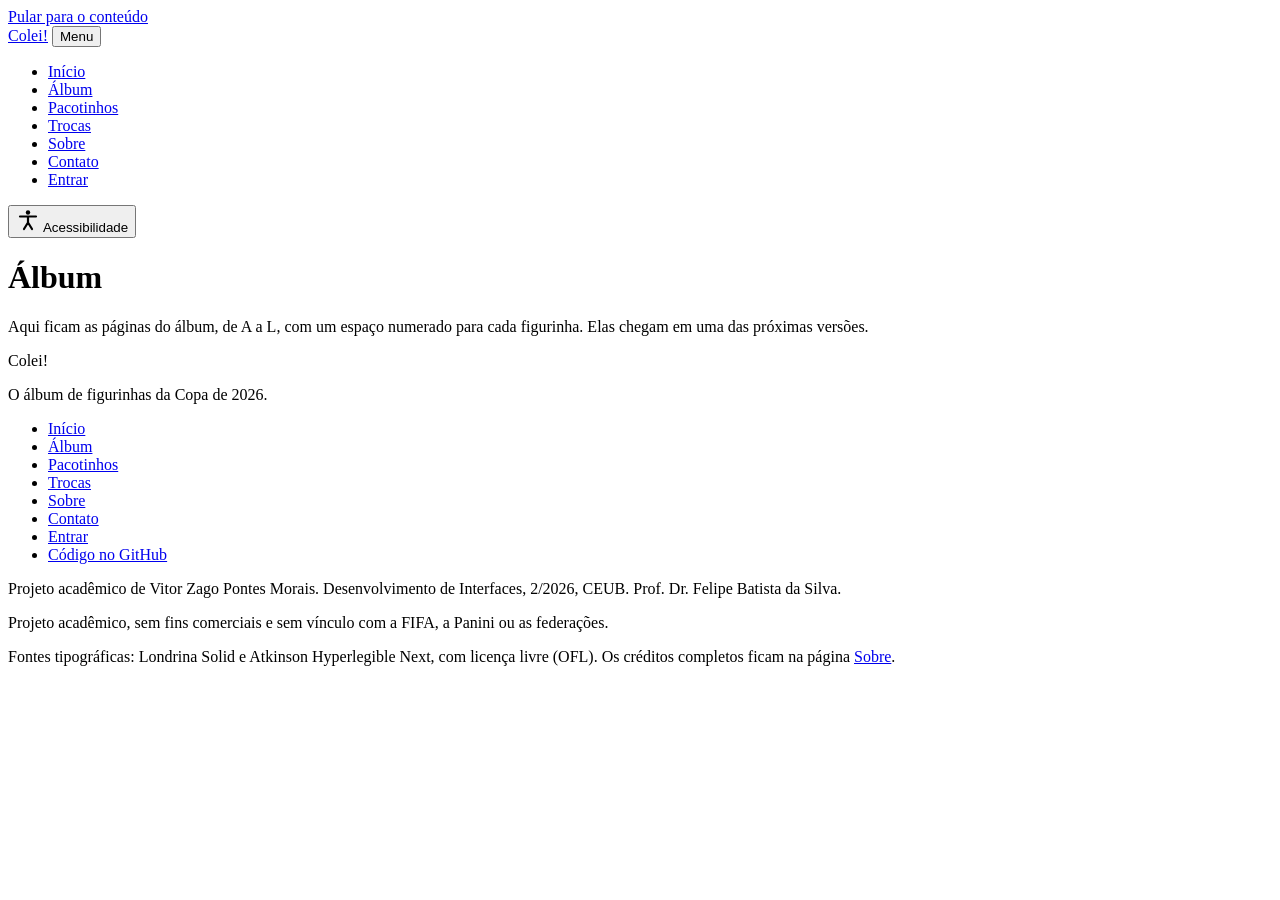
==== album.html @ 2d77d42d "feat: sete páginas com cabeçalho, navegação e rodapé - HTML semântico (header, nav, main, footer) e " ====
<!DOCTYPE html>
<html lang="pt-BR">
<head>
  <meta charset="UTF-8">
  <meta name="viewport" content="width=device-width, initial-scale=1">
  <title>Álbum | Colei!</title>
  <meta name="description" content="As páginas do álbum, organizadas por grupo e por seleção.">

  <!-- Este script fica no começo de propósito: ele aplica o tema e as preferências
       salvas antes de a página aparecer, para a tela não "piscar" no tema errado. -->
  <script src="js/tema-acessibilidade.js"></script>
  <script src="js/menu.js" defer></script>

  <link rel="stylesheet" href="css/tokens.css">
  <link rel="stylesheet" href="css/base.css">
  <link rel="stylesheet" href="css/componentes.css">
  <link rel="stylesheet" href="css/paginas.css">
  <link rel="stylesheet" href="css/acessibilidade.css">
</head>
<body>
  <!-- Primeiro link da página: quem navega pelo teclado pula o menu e vai direto ao conteúdo. -->
  <a class="pular" href="#conteudo">Pular para o conteúdo</a>

  <!-- CABEÇALHO. É igual nas 7 páginas; só muda qual link leva aria-current="page". -->
  <header class="cabecalho">
    <div class="largura cabecalho-grade">
      <a class="marca" href="index.html" aria-label="Colei!, página inicial">Colei!</a>

      <!-- Em telas pequenas, este botão abre e fecha o menu (ver js/menu.js). -->
      <button class="botao-menu" type="button" aria-expanded="false" aria-controls="menu-principal">Menu</button>

      <nav class="menu" id="menu-principal" aria-label="Principal">
        <ul>
          <li><a href="index.html">Início</a></li>
          <li><a href="album.html" aria-current="page">Álbum</a></li>
          <li><a href="pacotinhos.html">Pacotinhos</a></li>
          <li><a href="trocas.html">Trocas</a></li>
          <li><a href="sobre.html">Sobre</a></li>
          <li><a href="contato.html">Contato</a></li>
          <li><a class="menu-entrar" href="login.html">Entrar</a></li>
        </ul>
      </nav>

      <!-- Abre o painel de acessibilidade (ver js/tema-acessibilidade.js). -->
      <button class="botao-acessibilidade" type="button" id="abrir-acessibilidade" aria-haspopup="dialog">
        <svg class="icone" viewBox="0 0 24 24" width="24" height="24" aria-hidden="true" focusable="false">
          <circle cx="12" cy="4.5" r="2.2" fill="currentColor"/>
          <path d="M4 8.5h16M12 8.5v6M8 21l4-6.5 4 6.5" fill="none" stroke="currentColor" stroke-width="2.2" stroke-linecap="round" stroke-linejoin="round"/>
        </svg>
        <span class="botao-acessibilidade-texto">Acessibilidade</span>
      </button>
    </div>
  </header>

  <main id="conteudo" tabindex="-1">
    <div class="largura">
      <h1>Álbum</h1>
      <p>Aqui ficam as páginas do álbum, de A a L, com um espaço numerado para cada figurinha. Elas chegam em uma das próximas versões.</p>
    </div>
  </main>

  <!-- RODAPÉ. É igual nas 7 páginas. -->
  <footer class="rodape">
    <div class="largura rodape-grade">
      <div class="rodape-sobre">
        <p class="rodape-marca">Colei!</p>
        <p>O álbum de figurinhas da Copa de 2026.</p>
      </div>

      <nav aria-label="Rodapé">
        <ul class="rodape-links">
          <li><a href="index.html">Início</a></li>
          <li><a href="album.html">Álbum</a></li>
          <li><a href="pacotinhos.html">Pacotinhos</a></li>
          <li><a href="trocas.html">Trocas</a></li>
          <li><a href="sobre.html">Sobre</a></li>
          <li><a href="contato.html">Contato</a></li>
          <li><a href="login.html">Entrar</a></li>
          <li><a href="https://github.com/vitorzago1/album-copa-2026">Código no GitHub</a></li>
        </ul>
      </nav>

      <div class="rodape-creditos">
        <p>Projeto acadêmico de Vitor Zago Pontes Morais. Desenvolvimento de Interfaces, 2/2026, CEUB. Prof. Dr. Felipe Batista da Silva.</p>
        <p>Projeto acadêmico, sem fins comerciais e sem vínculo com a FIFA, a Panini ou as federações.</p>
        <p>Fontes tipográficas: Londrina Solid e Atkinson Hyperlegible Next, com licença livre (OFL). Os créditos completos ficam na página <a href="sobre.html">Sobre</a>.</p>
      </div>
    </div>
  </footer>
</body>
</html>
---- css/tokens.css ----
/* tokens.css: as cores e medidas do site, cada uma com um nome (etapa 3). */
---- css/base.css ----
/* base.css: estilos gerais da página, do cabeçalho e do rodapé (etapa 3). */
---- css/componentes.css ----
/* componentes.css: botão, cartão, figurinha e campo de formulário (etapa 3). */
---- css/paginas.css ----
/* paginas.css: o que é próprio de cada página (etapa 3 em diante). */
---- css/acessibilidade.css ----
/* acessibilidade.css: painel de acessibilidade e as preferências que ele liga (etapa 3). */
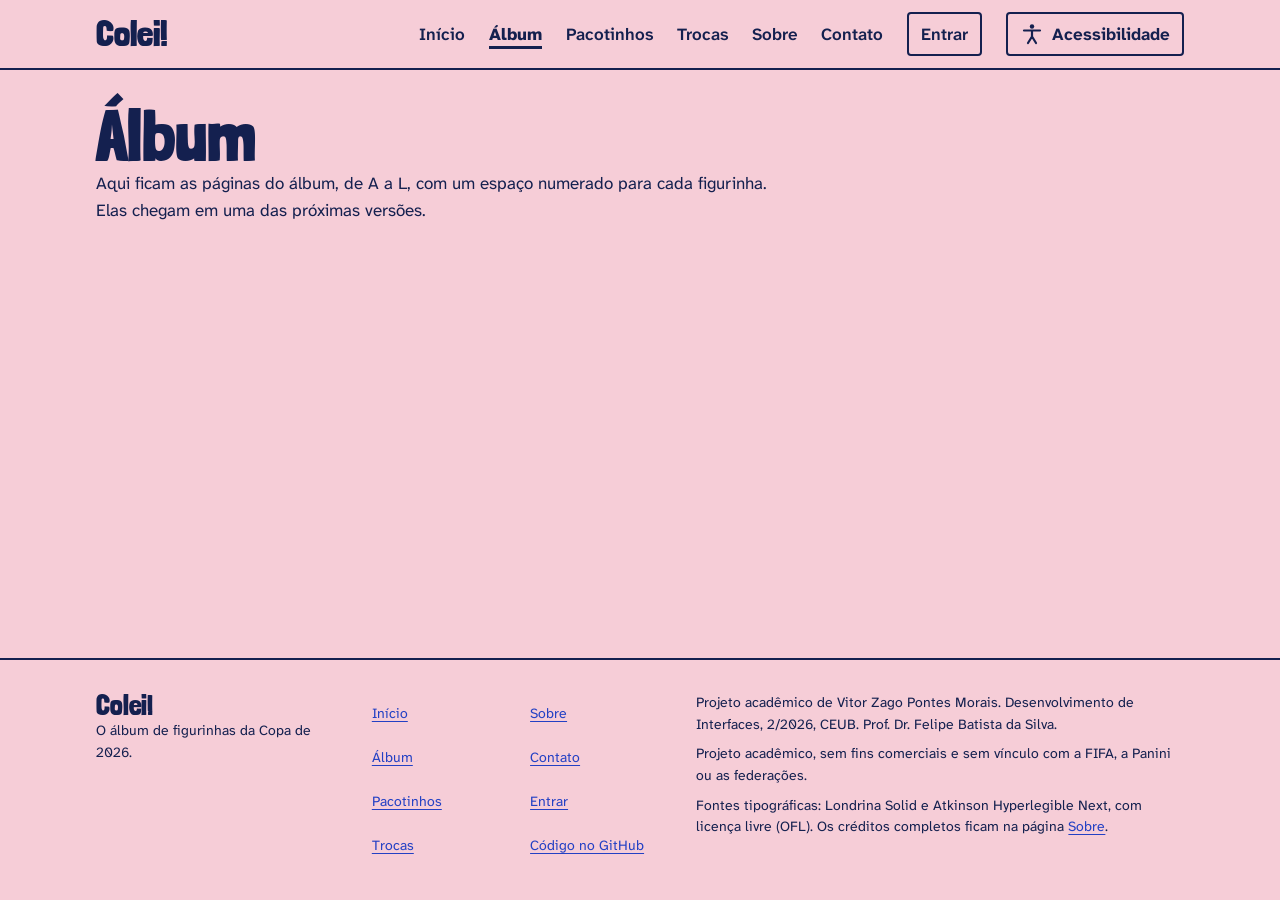
==== commit 60d313d5: "feat: estilos gerais, cabeçalho, rodapé e componentes - Fontes locais, texto, links sublinhados e fo" ====
--- a/album.html
+++ b/album.html
@@ -5,6 +5,7 @@
   <meta name="viewport" content="width=device-width, initial-scale=1">
   <title>Álbum | Colei!</title>
   <meta name="description" content="As páginas do álbum, organizadas por grupo e por seleção.">
+  <link rel="icon" href="assets/svg/favicon.svg" type="image/svg+xml">
 
   <!-- Este script fica no começo de propósito: ele aplica o tema e as preferências
        salvas antes de a página aparecer, para a tela não "piscar" no tema errado. -->
--- a/css/tokens.css
+++ b/css/tokens.css
@@ -1 +1,190 @@
-/* tokens.css: as cores e medidas do site, cada uma com um nome (etapa 3). */
+/* ==========================================================================
+   tokens.css
+   --------------------------------------------------------------------------
+   "Token" é um valor com nome. Em vez de escrever #14204F em vinte lugares,
+   o site inteiro usa var(--cor-texto). Para mudar a cor, muda-se uma linha só.
+
+   Direção visual: "Uma tinta só".
+   - Tema claro:  tinta azul sobre papel rosa.
+   - Tema escuro: tinta rosa sobre papel azul (papel e tinta trocam de lugar).
+   A cor de verdade só chega pelas figurinhas.
+
+   IMPORTANTE: toda cor nova entra aqui, com nome começando em --cor-, e depois
+   é conferida com:  node scripts/contraste.js
+   ========================================================================== */
+
+/* ---------- Tema claro (o padrão) ---------- */
+:root {
+  /* Papel */
+  --cor-fundo: #F6CDD7;              /* papel rosa: o fundo da página */
+  --cor-superficie: #FDF1F4;         /* papel de cupom: cartões e campos */
+  --cor-vaga: #EDB5C3;               /* rosa-sombra: espaço vazio e trilho da barra */
+
+  /* Tinta */
+  --cor-texto: #14204F;              /* azul-tinteiro: a única tinta da página */
+  --cor-texto-secundario: #474C7A;   /* tinta diluída: legendas e apoio */
+  --cor-borda: #4F5487;              /* linha impressa: bordas de campo e de vaga */
+
+  /* Ação: o que a pessoa pode apertar */
+  --cor-acao: #2340C4;               /* azul-caneta: botões e links */
+  --cor-acao-forte: #1A3299;         /* a caneta apertada: botão com o mouse em cima */
+  --cor-sobre-acao: #FDF1F4;         /* texto escrito em cima do botão */
+
+  /* Foco do teclado: um anel e um vão, sempre um claro e um escuro */
+  --cor-foco: #14204F;
+  --cor-foco-vao: #FDF1F4;
+
+  /* Recados */
+  --cor-sucesso: #0A5C33;            /* verde-gramado: deu certo */
+  --cor-erro: #9E001A;               /* vermelho-cartão: precisa corrigir */
+
+  /* Etiqueta: o negativo da tinta ("Nova", "Repetida") */
+  --cor-etiqueta-fundo: #14204F;
+  --cor-etiqueta-texto: #F6CDD7;
+
+  /* Figurinha: é um objeto impresso, então a tinta dela não muda com o tema */
+  --cor-figurinha-papel: #FFFFFF;    /* comum: papel adesivo fosco */
+  --cor-figurinha-tinta: #14204F;
+  --cor-prata: #C5CAD6;              /* brilhante: laminado */
+  --cor-prata-clara: #ECEEF3;
+  --cor-ouro: #F2C230;               /* lendária: holográfico */
+
+  /* Sombra da figurinha colada (só ela tem sombra no site) */
+  --sombra-colada: 0 0 0 1.5px var(--cor-borda), 3px 4px 0 0 rgba(20, 32, 79, 0.55);
+}
+
+/* ---------- Tema escuro ---------- */
+[data-tema="escuro"] {
+  --cor-fundo: #1B2A80;              /* papel azul */
+  --cor-superficie: #25359A;         /* papel azul claro: no escuro, o que está na frente fica mais claro */
+  --cor-vaga: #131D4A;               /* rebaixo: mais escuro que a página */
+
+  --cor-texto: #FBE3E9;              /* tinta rosa */
+  --cor-texto-secundario: #C9B4CC;
+  --cor-borda: #9AA3E6;
+
+  --cor-acao: #A9BEFF;               /* caneta gel: a que escreve em papel escuro */
+  --cor-acao-forte: #C5D3FF;         /* no escuro, o botão clareia em vez de escurecer */
+  --cor-sobre-acao: #1B2A80;
+
+  --cor-foco: #FBE3E9;
+  --cor-foco-vao: #131D4A;
+
+  --cor-sucesso: #6EDB9B;
+  --cor-erro: #FF9A9A;
+
+  --cor-etiqueta-fundo: #FBE3E9;
+  --cor-etiqueta-texto: #1B2A80;
+
+  --cor-figurinha-papel: #EFE6EC;    /* branco puro ofusca à noite */
+  --cor-figurinha-tinta: #14204F;
+  --cor-prata: #AEB6C6;
+  --cor-prata-clara: #DDE1E9;
+  --cor-ouro: #E0AC1F;
+
+  /* No escuro não se vê sombra: a figurinha colada ganha só o contorno */
+  --sombra-colada: 0 0 0 1.5px var(--cor-borda);
+}
+
+/* ---------- Alto contraste, tema claro ---------- */
+[data-contraste="alto"] {
+  --cor-fundo: #FFFFFF;
+  --cor-superficie: #FFFFFF;
+  --cor-vaga: #FFFFFF;
+
+  --cor-texto: #000000;
+  --cor-texto-secundario: #1F1F1F;
+  --cor-borda: #000000;
+
+  --cor-acao: #0A1FA8;
+  --cor-acao-forte: #06157A;
+  --cor-sobre-acao: #FFFFFF;
+
+  --cor-foco: #0A1FA8;
+  --cor-foco-vao: #FFFFFF;
+
+  --cor-sucesso: #00471D;
+  --cor-erro: #8A0014;
+
+  --cor-etiqueta-fundo: #000000;
+  --cor-etiqueta-texto: #FFFFFF;
+
+  --cor-figurinha-papel: #FFFFFF;
+  --cor-figurinha-tinta: #000000;
+  --cor-prata: #D9D9D9;
+  --cor-prata-clara: #FFFFFF;
+  --cor-ouro: #FFE066;
+
+  --sombra-colada: 0 0 0 2px var(--cor-borda);
+}
+
+/* ---------- Alto contraste, tema escuro ---------- */
+[data-tema="escuro"][data-contraste="alto"] {
+  --cor-fundo: #000000;
+  --cor-superficie: #000000;
+  --cor-vaga: #000000;
+
+  --cor-texto: #FFFFFF;
+  --cor-texto-secundario: #E6E6E6;
+  --cor-borda: #FFFFFF;
+
+  --cor-acao: #9CB4FF;
+  --cor-acao-forte: #C2D0FF;
+  --cor-sobre-acao: #000000;
+
+  --cor-foco: #FFD60A;
+  --cor-foco-vao: #000000;
+
+  --cor-sucesso: #7CF0AD;
+  --cor-erro: #FFB3B3;
+
+  --cor-etiqueta-fundo: #FFFFFF;
+  --cor-etiqueta-texto: #000000;
+
+  --cor-figurinha-papel: #FFFFFF;
+  --cor-figurinha-tinta: #000000;
+  --cor-prata: #D9D9D9;
+  --cor-prata-clara: #FFFFFF;
+  --cor-ouro: #FFE066;
+
+  --sombra-colada: 0 0 0 2px var(--cor-borda);
+}
+
+/* ---------- Medidas (valem para todos os temas) ---------- */
+:root {
+  /* Fontes: uma de destaque (títulos e números) e uma de leitura */
+  --fonte-destaque: "Londrina Solid", "Arial Black", Impact, sans-serif;
+  --fonte-leitura: "Atkinson Hyperlegible Next", "Segoe UI", Arial, sans-serif;
+
+  /* Tamanhos de texto em rem: 1rem é o tamanho de letra que a pessoa escolheu
+     no navegador (16 px na maioria). Assim tudo cresce junto no painel. */
+  --texto-pequeno: 0.875rem;
+  --texto-base: 1.0625rem;
+  --texto-medio: 1.25rem;
+  --titulo-3: 1.625rem;
+  --titulo-2: clamp(2rem, 1.5rem + 2.4vw, 2.75rem);
+  --titulo-1: clamp(2.75rem, 1.75rem + 5vw, 4.5rem);
+  --entrelinha: 1.55;
+
+  /* Espaços: uma escada de medidas, para o site ter ritmo */
+  --espaco-1: 0.25rem;
+  --espaco-2: 0.5rem;
+  --espaco-3: 0.75rem;
+  --espaco-4: 1rem;
+  --espaco-5: 1.5rem;
+  --espaco-6: 2rem;
+  --espaco-7: 3rem;
+  --espaco-8: 4.5rem;
+
+  /* Cantos: cada raio quer dizer uma coisa */
+  --raio-impresso: 0;        /* o que está impresso na página: vaga, fio, tira */
+  --raio-ferramenta: 4px;    /* o que se usa: botão, campo */
+  --raio-adesivo: 10px;      /* o que se cola: figurinha, pacotinho, cupom */
+
+  /* Larguras */
+  --largura-maxima: 70rem;   /* largura do miolo da página */
+  --largura-leitura: 62ch;   /* linha de texto confortável: cerca de 62 letras */
+
+  /* Movimento */
+  --duracao: 200ms;
+}
--- a/css/base.css
+++ b/css/base.css
@@ -1 +1,463 @@
-/* base.css: estilos gerais da página, do cabeçalho e do rodapé (etapa 3). */
+/* ==========================================================================
+   base.css
+   --------------------------------------------------------------------------
+   O que vale para o site inteiro: fontes, texto, links, foco do teclado,
+   cabeçalho, rodapé e as grades de página. Usa as cores de tokens.css.
+   ========================================================================== */
+
+/* ---------- Fontes ----------
+   Os arquivos ficam em assets/fontes, dentro do projeto: o site não depende
+   de outro site para mostrar as letras. "font-display: swap" mostra o texto
+   na hora com uma fonte do sistema e troca quando a fonte certa carrega. */
+
+@font-face {
+  font-family: "Londrina Solid";
+  src: url("../assets/fontes/londrina-solid-300.woff2") format("woff2");
+  font-weight: 300;
+  font-style: normal;
+  font-display: swap;
+}
+
+@font-face {
+  font-family: "Londrina Solid";
+  src: url("../assets/fontes/londrina-solid-900.woff2") format("woff2");
+  font-weight: 900;
+  font-style: normal;
+  font-display: swap;
+}
+
+/* A Atkinson é uma fonte "variável": um arquivo só guarda todos os pesos,
+   de 200 a 800. Ela vem em duas partes: "latin" (o português inteiro) e
+   "latin-ext" (letras como ł, ř, ş, de nomes estrangeiros). O unicode-range
+   diz ao navegador quais letras cada arquivo tem; a segunda parte só é
+   baixada se a página usar alguma dessas letras. */
+
+@font-face {
+  font-family: "Atkinson Hyperlegible Next";
+  src: url("../assets/fontes/atkinson-next-normal-latin.woff2") format("woff2");
+  font-weight: 200 800;
+  font-style: normal;
+  font-display: swap;
+  unicode-range: U+0000-00FF, U+0131, U+0152-0153, U+02BB-02BC, U+02C6, U+02DA, U+02DC, U+0304, U+0308, U+0329, U+2000-206F, U+20AC, U+2122, U+2191, U+2193, U+2212, U+2215, U+FEFF, U+FFFD;
+}
+
+@font-face {
+  font-family: "Atkinson Hyperlegible Next";
+  src: url("../assets/fontes/atkinson-next-normal-latin-ext.woff2") format("woff2");
+  font-weight: 200 800;
+  font-style: normal;
+  font-display: swap;
+  unicode-range: U+0100-02BA, U+02BD-02C5, U+02C7-02CC, U+02CE-02D7, U+02DD-02FF, U+0304, U+0308, U+0329, U+1D00-1DBF, U+1E00-1E9F, U+1EF2-1EFF, U+2020, U+20A0-20AB, U+20AD-20C4, U+2113, U+2C60-2C7F, U+A720-A7FF;
+}
+
+@font-face {
+  font-family: "Atkinson Hyperlegible Next";
+  src: url("../assets/fontes/atkinson-next-italico-latin.woff2") format("woff2");
+  font-weight: 200 800;
+  font-style: italic;
+  font-display: swap;
+  unicode-range: U+0000-00FF, U+0131, U+0152-0153, U+02BB-02BC, U+02C6, U+02DA, U+02DC, U+0304, U+0308, U+0329, U+2000-206F, U+20AC, U+2122, U+2191, U+2193, U+2212, U+2215, U+FEFF, U+FFFD;
+}
+
+@font-face {
+  font-family: "Atkinson Hyperlegible Next";
+  src: url("../assets/fontes/atkinson-next-italico-latin-ext.woff2") format("woff2");
+  font-weight: 200 800;
+  font-style: italic;
+  font-display: swap;
+  unicode-range: U+0100-02BA, U+02BD-02C5, U+02C7-02CC, U+02CE-02D7, U+02DD-02FF, U+0304, U+0308, U+0329, U+1D00-1DBF, U+1E00-1E9F, U+1EF2-1EFF, U+2020, U+20A0-20AB, U+20AD-20C4, U+2113, U+2C60-2C7F, U+A720-A7FF;
+}
+
+/* ---------- Ajustes iniciais ----------
+   Cada navegador tem margens e medidas próprias. Aqui todos partem do mesmo ponto. */
+
+*,
+*::before,
+*::after {
+  box-sizing: border-box; /* a largura de uma caixa já inclui a borda e o espaço interno */
+}
+
+body, h1, h2, h3, p, ul, ol, dl, dd, figure {
+  margin: 0;
+}
+
+img {
+  max-width: 100%;
+  height: auto;
+}
+
+button, input, select, textarea {
+  font: inherit;   /* campos e botões usam a mesma letra do resto da página */
+  color: inherit;
+}
+
+/* ---------- Página ---------- */
+
+body {
+  min-height: 100vh;
+  display: flex;
+  flex-direction: column;   /* cabeçalho, conteúdo e rodapé empilhados */
+  font-family: var(--fonte-leitura);
+  font-size: var(--texto-base);
+  line-height: var(--entrelinha);
+  background: var(--cor-fundo);
+  color: var(--cor-texto);
+  overflow-wrap: break-word;   /* palavra comprida demais quebra em vez de empurrar a página */
+}
+
+main {
+  flex: 1;   /* o conteúdo estica e empurra o rodapé para o fim da tela */
+  padding-block: var(--espaco-6) var(--espaco-7);
+}
+
+/* O "Pular para o conteúdo" leva o foco para o <main>. Como ele não é um
+   controle, não precisa do anel de foco em volta da página inteira. */
+main:focus {
+  outline: none;
+  box-shadow: none;
+}
+
+/* Miolo centralizado, com respiro nas laterais */
+.largura {
+  width: 100%;
+  max-width: var(--largura-maxima);
+  margin-inline: auto;
+  padding-inline: var(--espaco-4);
+}
+
+/* ---------- Texto ---------- */
+
+h1, h2, h3 {
+  font-family: var(--fonte-destaque);
+  font-weight: 900;
+  line-height: 1;
+  text-wrap: balance;   /* quebra o título em linhas de tamanho parecido */
+}
+
+h1 { font-size: var(--titulo-1); line-height: 0.95; }
+h2 { font-size: var(--titulo-2); }
+h3 { font-size: var(--titulo-3); line-height: 1.1; }
+
+p {
+  max-width: var(--largura-leitura);
+}
+
+/* Empilha os filhos com o mesmo espaço entre eles */
+.fluxo > * + * {
+  margin-top: var(--espaco-4);
+}
+
+.texto-apoio {
+  color: var(--cor-texto-secundario);
+  font-size: var(--texto-pequeno);
+}
+
+/* ---------- Links ----------
+   Todo link é sublinhado: assim ele não depende só da cor para ser reconhecido. */
+
+a {
+  color: var(--cor-acao);
+  text-decoration-line: underline;
+  text-decoration-thickness: 0.08em;
+  text-underline-offset: 0.18em;
+}
+
+a:hover {
+  color: var(--cor-acao-forte);
+  text-decoration-thickness: 0.16em;
+}
+
+/* ---------- Foco do teclado ----------
+   Dois tons: um anel (outline) e um vão (box-shadow) de claridade oposta.
+   Em qualquer fundo, claro ou escuro, pelo menos um dos dois aparece. */
+
+:focus-visible {
+  outline: 3px solid var(--cor-foco);
+  outline-offset: 3px;
+  box-shadow: 0 0 0 3px var(--cor-foco-vao);
+}
+
+/* ---------- Ajudas de acessibilidade ---------- */
+
+/* Esconde da tela, mas o leitor de tela continua lendo */
+.escondido {
+  position: absolute;
+  width: 1px;
+  height: 1px;
+  overflow: hidden;
+  clip-path: inset(50%);
+  white-space: nowrap;
+}
+
+/* "Pular para o conteúdo": fica fora da tela até receber o foco do teclado */
+.pular {
+  position: absolute;
+  left: var(--espaco-4);
+  top: var(--espaco-2);
+  z-index: 10;
+  padding: var(--espaco-2) var(--espaco-4);
+  background: var(--cor-etiqueta-fundo);
+  color: var(--cor-etiqueta-texto);
+  font-weight: 700;
+  border-radius: var(--raio-ferramenta);
+  transform: translateY(-250%);
+}
+
+.pular:hover {
+  color: var(--cor-etiqueta-texto);
+}
+
+.pular:focus {
+  transform: translateY(0);
+}
+
+/* ---------- Cabeçalho ----------
+   No celular: marca, botão Menu e botão de acessibilidade na primeira linha;
+   o menu abre embaixo. No computador: tudo em uma linha só.
+   O cabeçalho não é fixo: ele sobe com a página, então nunca cobre o foco. */
+
+.cabecalho {
+  border-bottom: 2px solid var(--cor-texto);
+}
+
+.cabecalho-grade {
+  display: grid;
+  grid-template-columns: 1fr auto auto;
+  grid-template-areas:
+    "marca botao-menu acessibilidade"
+    "menu  menu       menu";
+  align-items: center;
+  gap: var(--espaco-2) var(--espaco-3);
+  padding-block: var(--espaco-3);
+}
+
+.marca {
+  grid-area: marca;
+  justify-self: start;
+  padding-block: var(--espaco-1);
+  font-family: var(--fonte-destaque);
+  font-weight: 900;
+  font-size: 2.25rem;
+  line-height: 1;
+  color: var(--cor-texto);
+  text-decoration: none;
+}
+
+.marca:hover {
+  color: var(--cor-texto);
+  text-decoration: underline;
+  text-decoration-thickness: 3px;
+}
+
+/* Os dois botões do cabeçalho: contorno de tinta, sem preenchimento */
+.botao-menu,
+.botao-acessibilidade {
+  display: none;   /* só aparecem se o JavaScript estiver ligado (ver abaixo) */
+  align-items: center;
+  justify-content: center;
+  gap: var(--espaco-2);
+  min-width: 2.75rem;
+  min-height: 2.75rem;   /* 44 px: alvo de toque confortável */
+  padding: 0 var(--espaco-3);
+  background: transparent;
+  color: var(--cor-texto);
+  border: 2px solid var(--cor-texto);
+  border-radius: var(--raio-ferramenta);
+  font-weight: 700;
+  cursor: pointer;
+}
+
+.botao-menu:hover,
+.botao-acessibilidade:hover {
+  background: var(--cor-texto);
+  color: var(--cor-fundo);
+}
+
+.botao-menu { grid-area: botao-menu; }
+.botao-acessibilidade { grid-area: acessibilidade; }
+
+/* A classe "com-js" é posta no <html> pelo js/tema-acessibilidade.js.
+   Sem JavaScript, os botões que dependem dele nem aparecem e o menu fica sempre aberto. */
+.com-js .botao-menu,
+.com-js .botao-acessibilidade {
+  display: inline-flex;
+}
+
+/* No celular, o texto "Acessibilidade" fica só para o leitor de tela; sobra o ícone */
+.botao-acessibilidade-texto {
+  position: absolute;
+  width: 1px;
+  height: 1px;
+  overflow: hidden;
+  clip-path: inset(50%);
+  white-space: nowrap;
+}
+
+.menu {
+  grid-area: menu;
+}
+
+.com-js .menu {
+  display: none;
+}
+
+.com-js .menu.menu-aberto {
+  display: block;
+}
+
+.menu ul {
+  list-style: none;
+  padding: 0;
+  display: flex;
+  flex-direction: column;
+}
+
+.menu a {
+  display: flex;
+  align-items: center;
+  min-height: 2.75rem;
+  padding-inline: var(--espaco-3);
+  color: var(--cor-texto);
+  font-weight: 600;
+  text-decoration: none;
+}
+
+.menu a:hover {
+  text-decoration: underline;
+  text-decoration-thickness: 2px;
+  text-underline-offset: 6px;
+}
+
+/* Página atual: sublinhado grosso e peso maior (não depende de cor) */
+.menu a[aria-current="page"] {
+  font-weight: 800;
+  text-decoration: underline;
+  text-decoration-thickness: 3px;
+  text-underline-offset: 6px;
+}
+
+@media (min-width: 60rem) {
+  .cabecalho-grade {
+    grid-template-columns: auto 1fr auto;
+    grid-template-areas: "marca menu acessibilidade";
+    column-gap: var(--espaco-5);
+  }
+
+  .com-js .botao-menu {
+    display: none;
+  }
+
+  .com-js .menu {
+    display: block;
+  }
+
+  .menu ul {
+    flex-direction: row;
+    flex-wrap: wrap;
+    justify-content: flex-end;
+  }
+
+  .menu .menu-entrar {
+    margin-left: var(--espaco-3);
+    border: 2px solid var(--cor-texto);
+    border-radius: var(--raio-ferramenta);
+  }
+
+  .botao-acessibilidade-texto {
+    position: static;
+    width: auto;
+    height: auto;
+    overflow: visible;
+    clip-path: none;
+  }
+}
+
+/* ---------- Rodapé ---------- */
+
+.rodape {
+  border-top: 2px solid var(--cor-texto);
+  padding-block: var(--espaco-6);
+  font-size: var(--texto-pequeno);
+}
+
+.rodape-grade {
+  display: grid;
+  gap: var(--espaco-5);
+}
+
+.rodape-marca {
+  font-family: var(--fonte-destaque);
+  font-weight: 900;
+  font-size: 1.75rem;
+  line-height: 1;
+}
+
+.rodape-links {
+  list-style: none;
+  padding: 0;
+  columns: 2;
+  column-gap: var(--espaco-5);
+}
+
+.rodape-links a {
+  display: inline-flex;
+  align-items: center;
+  min-height: 2.75rem;
+}
+
+.rodape-creditos p + p {
+  margin-top: var(--espaco-2);
+}
+
+@media (min-width: 60rem) {
+  .rodape-grade {
+    grid-template-columns: 1fr 1.2fr 2fr;
+    gap: var(--espaco-6);
+  }
+}
+
+/* ---------- Página dupla ----------
+   A grade principal do site: duas "páginas" de larguras diferentes com uma
+   dobra no meio, como um álbum aberto. No celular vira uma página só. */
+
+.dobra {
+  display: grid;
+  gap: var(--espaco-5);
+}
+
+.dobra > * {
+  min-width: 0;   /* deixa o conteúdo encolher em telas estreitas */
+}
+
+.dobra > * + * {
+  border-top: 2px solid var(--cor-texto);
+  padding-top: var(--espaco-5);
+}
+
+@media (min-width: 48rem) {
+  .dobra {
+    grid-template-columns: 5fr 7fr;
+    gap: 0;
+  }
+
+  .dobra > * {
+    padding-right: var(--espaco-6);
+  }
+
+  .dobra > * + * {
+    border-top: 0;
+    padding-top: 0;
+    border-left: 2px solid var(--cor-texto);
+    padding-left: var(--espaco-6);
+    padding-right: 0;
+  }
+}
+
+/* Uma seção da página, separada da anterior por um fio impresso */
+.secao {
+  padding-block: var(--espaco-6);
+}
+
+.secao + .secao {
+  border-top: 2px solid var(--cor-texto);
+}
--- a/css/componentes.css
+++ b/css/componentes.css
@@ -1 +1,459 @@
-/* componentes.css: botão, cartão, figurinha e campo de formulário (etapa 3). */
+/* ==========================================================================
+   componentes.css
+   --------------------------------------------------------------------------
+   As peças que se repetem pelo site: botão, etiqueta, cartão, vaga,
+   figurinha, tira de grupos e campo de formulário.
+
+   Regra dos cantos (vem de tokens.css):
+   - canto vivo  = o que está impresso na página (vaga, tira)
+   - 4 px        = ferramenta (botão, campo)
+   - 10 px       = o que se cola (figurinha, cartão de papel, cupom)
+   Linha tracejada sempre quer dizer picote: "dá para destacar".
+   ========================================================================== */
+
+/* ---------- Botão ---------- */
+
+.botao {
+  display: inline-flex;
+  align-items: center;
+  justify-content: center;
+  gap: var(--espaco-2);
+  min-height: 2.75rem;   /* 44 px */
+  padding: 0 var(--espaco-5);
+  background: var(--cor-acao);
+  color: var(--cor-sobre-acao);
+  border: 2px solid var(--cor-acao);
+  border-radius: var(--raio-ferramenta);
+  font-family: var(--fonte-leitura);
+  font-size: 1rem;
+  font-weight: 700;
+  line-height: 1.2;
+  text-decoration: none;
+  cursor: pointer;
+}
+
+.botao:hover {
+  background: var(--cor-acao-forte);
+  border-color: var(--cor-acao-forte);
+  color: var(--cor-sobre-acao);
+}
+
+/* O botão "afunda" um pouco ao ser apertado: resposta ao toque */
+.botao:active {
+  transform: translateY(1px);
+}
+
+/* Botão secundário: só o contorno, na cor da tinta */
+.botao-contorno {
+  background: transparent;
+  color: var(--cor-texto);
+  border-color: var(--cor-texto);
+}
+
+.botao-contorno:hover {
+  background: var(--cor-texto);
+  color: var(--cor-fundo);
+  border-color: var(--cor-texto);
+}
+
+/* Botão desligado: continua legível, mas com cara de "agora não" */
+.botao[disabled],
+.botao[aria-disabled="true"] {
+  background: var(--cor-vaga);
+  color: var(--cor-texto-secundario);
+  border-color: var(--cor-borda);
+  cursor: not-allowed;
+}
+
+/* ---------- Etiqueta ----------
+   O negativo da tinta: destaca "Nova" e "Repetida" sem trazer cor nova. */
+
+.etiqueta {
+  display: inline-block;
+  padding: 0.1em 0.55em;
+  background: var(--cor-etiqueta-fundo);
+  color: var(--cor-etiqueta-texto);
+  border-radius: 3px;
+  font-size: var(--texto-pequeno);
+  font-weight: 700;
+  line-height: 1.4;
+}
+
+/* ---------- Cartão ----------
+   Um papel solto em cima da página: mais claro que o fundo e com canto de 10 px. */
+
+.cartao {
+  background: var(--cor-superficie);
+  color: var(--cor-texto);
+  border: 1.5px solid var(--cor-borda);
+  border-radius: var(--raio-adesivo);
+  padding: var(--espaco-5);
+}
+
+.cartao > * + * {
+  margin-top: var(--espaco-3);
+}
+
+/* Cupom: um cartão com canhoto. A linha tracejada é o picote. */
+.cupom-canhoto {
+  margin-top: var(--espaco-4);
+  padding-top: var(--espaco-4);
+  border-top: 2px dashed var(--cor-borda);
+}
+
+/* ---------- Vaga ----------
+   O espaço vazio do álbum, impresso na página: canto vivo e número grande. */
+
+.vaga {
+  aspect-ratio: 3 / 4;
+  display: flex;
+  flex-direction: column;
+  align-items: center;
+  justify-content: center;
+  gap: var(--espaco-1);
+  background: var(--cor-vaga);
+  color: var(--cor-texto-secundario);
+  border: 2px solid var(--cor-borda);
+  border-radius: var(--raio-impresso);
+  text-align: center;
+}
+
+.vaga-numero {
+  font-family: var(--fonte-destaque);
+  font-weight: 300;
+  font-size: 2.25rem;
+  line-height: 1;
+}
+
+.vaga-legenda {
+  font-size: var(--texto-pequeno);
+  font-weight: 600;
+}
+
+/* ---------- Figurinha ----------
+   Um adesivo: canto de 10 px e moldura do próprio papel.
+   A cor da moldura já diz a raridade: branca (comum), prata (brilhante), ouro (lendária).
+   Mesmo assim a raridade vem SEMPRE escrita, com um ícone e uma textura:
+   nunca depende só da cor.
+
+   As cores da seleção entram por variáveis no HTML:
+     style="--campo: #1E7B4F; --camisa: #F7D417; --numero: #14204F"
+   Nenhum texto é escrito em cima dessas cores, só na tarja. */
+
+.figurinha {
+  position: relative;
+  aspect-ratio: 3 / 4;
+  display: flex;
+  flex-direction: column;
+  padding: 6px;
+  background: var(--material, var(--cor-figurinha-papel));
+  color: var(--cor-figurinha-tinta);
+  border-radius: var(--raio-adesivo);
+  box-shadow: var(--sombra-colada);
+  transform: rotate(var(--giro, 0deg));   /* colada à mão: levemente torta */
+}
+
+/* Figurinha na mão, ainda não colada: sem sombra e mais torta */
+.figurinha-solta {
+  box-shadow: 0 0 0 1.5px var(--cor-borda);
+}
+
+.figurinha-arte {
+  position: relative;
+  flex: 1;
+  min-height: 0;
+  overflow: hidden;
+  background: var(--campo, #8A8FB0);
+  border-radius: 6px 6px 0 0;
+}
+
+/* Retícula: os pontinhos de impressão que fazem a sombra do retrato.
+   São bolinhas desenhadas com gradiente, mais fortes embaixo. */
+.figurinha-arte::after {
+  content: "";
+  position: absolute;
+  inset: 0;
+  background: radial-gradient(circle, rgba(20, 32, 79, 0.45) 1px, transparent 1.4px) 0 0 / 5px 5px;
+  -webkit-mask-image: linear-gradient(to top, #000, transparent 65%);
+  mask-image: linear-gradient(to top, #000, transparent 65%);
+}
+
+/* O retrato é genérico: uma cabeça lisa e uma camisa com o número.
+   Não é foto nem desenho de nenhuma pessoa. */
+.figurinha-busto {
+  position: absolute;
+  left: 0;
+  bottom: 0;
+  width: 100%;
+  height: 88%;
+}
+
+.busto-cabeca {
+  fill: var(--cor-figurinha-tinta);
+}
+
+.busto-camisa {
+  fill: var(--camisa, #FFFFFF);
+  stroke: var(--cor-figurinha-tinta);
+  stroke-width: 1.5;
+}
+
+.busto-numero {
+  fill: var(--numero, var(--cor-figurinha-tinta));
+  font-family: var(--fonte-destaque);
+  font-weight: 900;
+  font-size: 15px;
+}
+
+/* Tarja: a faixa de baixo, onde fica o texto */
+.figurinha-tarja {
+  position: relative;
+  display: flex;
+  flex-direction: column;
+  gap: 1px;
+  padding: 10px 4px 2px;
+  font-size: 0.8125rem;
+  line-height: 1.25;
+}
+
+/* A faixinha de textura no topo da tarja (o "acabamento" da figurinha) */
+.figurinha-tarja::before {
+  content: "";
+  position: absolute;
+  left: 0;
+  right: 0;
+  top: 0;
+  height: 6px;
+  background: var(--trama, transparent);
+}
+
+.figurinha-nome {
+  font-weight: 600;
+}
+
+.figurinha-numero {
+  color: var(--cor-figurinha-tinta);
+  font-variant-numeric: tabular-nums;
+}
+
+/* Comum: fosca, sem textura */
+.figurinha-comum {
+  --material: var(--cor-figurinha-papel);
+}
+
+/* Brilhante: laminada, com listras diagonais */
+.figurinha-brilhante {
+  --material: var(--cor-prata-clara);
+  --trama: repeating-linear-gradient(115deg, var(--cor-prata) 0 4px, var(--cor-figurinha-tinta) 4px 6px);
+}
+
+/* Lendária: holográfica, com trama de losangos */
+.figurinha-lendaria {
+  --material: var(--cor-ouro);
+  --trama:
+    linear-gradient(45deg, transparent 42%, var(--cor-figurinha-tinta) 42% 58%, transparent 58%) 0 0 / 6px 6px,
+    linear-gradient(-45deg, transparent 42%, var(--cor-figurinha-tinta) 42% 58%, transparent 58%) 0 0 / 6px 6px;
+}
+
+/* Reflexo parado sobre o retrato da brilhante e da lendária */
+.figurinha-brilhante .figurinha-arte::before,
+.figurinha-lendaria .figurinha-arte::before {
+  content: "";
+  position: absolute;
+  inset: 0;
+  z-index: 1;
+  background: linear-gradient(115deg, transparent 30%, rgba(255, 255, 255, 0.5) 45%, transparent 60%);
+}
+
+/* Etiqueta presa na figurinha: usa a tinta e o papel da própria figurinha,
+   porque a figurinha não muda de cor quando o tema muda. */
+.figurinha .etiqueta {
+  position: absolute;
+  z-index: 2;
+  top: -8px;
+  right: -8px;
+  background: var(--cor-figurinha-tinta);
+  color: var(--cor-figurinha-papel);
+  outline: 2px solid var(--cor-figurinha-papel);
+}
+
+/* ---------- Raridade: palavra + ícone ---------- */
+
+.raridade {
+  display: inline-flex;
+  align-items: center;
+  gap: 0.35em;
+  font-size: 0.75rem;
+  font-weight: 700;
+}
+
+.raridade-icone {
+  flex: none;
+  width: 0.75em;
+  height: 0.75em;
+  background: currentColor;
+}
+
+.raridade-icone-circulo {
+  border-radius: 50%;
+}
+
+.raridade-icone-losango {
+  transform: rotate(45deg) scale(0.85);
+}
+
+/* Estrela de cinco pontas, recortada com clip-path (uma lista de pontos x y) */
+.raridade-icone-estrela {
+  width: 1em;
+  height: 1em;
+  clip-path: polygon(50% 0, 61% 35%, 98% 35%, 68% 57%, 79% 91%, 50% 70%, 21% 91%, 32% 57%, 2% 35%, 39% 35%);
+}
+
+/* ---------- Tira de grupos ----------
+   12 casas, uma por grupo (A a L). O preenchimento sobe conforme o grupo
+   enche: a variável --parte vai de 0 (vazio) a 1 (completo). */
+
+.tira {
+  list-style: none;
+  padding: 0;
+  display: grid;
+  grid-template-columns: repeat(6, minmax(0, 1fr));
+  gap: var(--espaco-2);
+}
+
+.tira-casa {
+  display: flex;
+  flex-direction: column;
+  align-items: center;
+  gap: var(--espaco-1);
+  font-size: var(--texto-pequeno);
+  font-weight: 700;
+}
+
+.tira-quadro {
+  width: 100%;
+  aspect-ratio: 1;
+  border: 2px solid var(--cor-borda);
+  background: linear-gradient(to top, var(--cor-texto) calc(var(--parte, 0) * 100%), var(--cor-vaga) 0);
+}
+
+@media (min-width: 40rem) {
+  .tira {
+    grid-template-columns: repeat(12, minmax(0, 1fr));
+  }
+}
+
+/* ---------- Passos numerados ----------
+   Só para o que é sequência de verdade (primeiro isto, depois aquilo). */
+
+.passos {
+  list-style: none;
+  padding: 0;
+  display: grid;
+  gap: var(--espaco-5);
+  counter-reset: passo;
+}
+
+.passos > li {
+  counter-increment: passo;
+  display: grid;
+  grid-template-columns: auto 1fr;
+  grid-template-rows: auto 1fr;   /* o título fica colado no texto; a sobra de altura vai para baixo */
+  column-gap: var(--espaco-3);
+  align-items: start;
+}
+
+.passos > li::before {
+  content: counter(passo);
+  grid-row: span 2;
+  font-family: var(--fonte-destaque);
+  font-weight: 900;
+  font-size: 3.5rem;
+  line-height: 0.85;
+}
+
+.passos h3 {
+  font-size: var(--titulo-3);
+}
+
+@media (min-width: 48rem) {
+  .passos {
+    grid-template-columns: repeat(3, 1fr);
+  }
+}
+
+/* ---------- Campo de formulário ---------- */
+
+.campo {
+  display: flex;
+  flex-direction: column;
+  gap: var(--espaco-1);
+  max-width: 28rem;
+}
+
+.campo-rotulo {
+  font-weight: 700;
+}
+
+.campo-dica {
+  color: var(--cor-texto-secundario);
+  font-size: var(--texto-pequeno);
+}
+
+.campo-entrada {
+  width: 100%;
+  min-height: 2.75rem;
+  padding: var(--espaco-2) var(--espaco-3);
+  background: var(--cor-superficie);
+  color: var(--cor-texto);
+  border: 2px solid var(--cor-borda);
+  border-radius: var(--raio-ferramenta);
+}
+
+textarea.campo-entrada {
+  min-height: 8rem;
+  resize: vertical;
+}
+
+/* Campo com erro: a borda engrossa e muda de cor, e a mensagem vem com ícone e texto */
+.campo-entrada[aria-invalid="true"] {
+  border-width: 3px;
+  border-color: var(--cor-erro);
+}
+
+.campo-erro {
+  display: flex;
+  align-items: flex-start;
+  gap: var(--espaco-2);
+  color: var(--cor-erro);
+  font-size: var(--texto-pequeno);
+  font-weight: 600;
+}
+
+.campo-erro svg {
+  flex: none;
+  margin-top: 0.1em;
+}
+
+/* O "x" desenhado dentro do ícone de cartão usa a cor do papel */
+.campo-erro .cartao-x {
+  stroke: var(--cor-superficie);
+}
+
+/* Caixas de marcar e de escolher: maiores e na cor da ação */
+.opcao {
+  display: flex;
+  align-items: center;
+  gap: var(--espaco-3);
+  min-height: 2.75rem;
+  cursor: pointer;
+}
+
+.opcao input {
+  flex: none;
+  width: 1.375rem;
+  height: 1.375rem;
+  margin: 0;
+  accent-color: var(--cor-acao);
+  cursor: pointer;
+}
--- a/css/paginas.css
+++ b/css/paginas.css
@@ -1 +1,158 @@
-/* paginas.css: o que é próprio de cada página (etapa 3 em diante). */
+/* ==========================================================================
+   paginas.css
+   --------------------------------------------------------------------------
+   O que é próprio de cada página. As peças que se repetem pelo site ficam em
+   componentes.css; aqui fica só a arrumação de cada tela.
+   ========================================================================== */
+
+/* ---------- Início ---------- */
+
+/* Abertura: o título de um lado e a página de amostra do outro */
+.abertura {
+  padding-block: var(--espaco-4) var(--espaco-7);
+  align-items: center;
+}
+
+.abertura-texto {
+  font-size: var(--texto-medio);
+}
+
+/* Página de amostra: três vagas e uma figurinha solta por cima, torta,
+   como se estivesse na mão, prestes a ser colada */
+.amostra {
+  position: relative;
+  max-width: 34rem;
+  padding-bottom: var(--espaco-7);
+}
+
+.amostra-vagas {
+  display: grid;
+  grid-template-columns: repeat(3, minmax(0, 1fr));
+  gap: var(--espaco-3);
+}
+
+.amostra-solta {
+  position: absolute;
+  right: 3%;
+  bottom: 0;
+  width: 37%;   /* no celular a figurinha é maior, para o texto dela caber */
+  --giro: 7deg;
+}
+
+@media (min-width: 48rem) {
+  .amostra-solta {
+    width: 31%;
+  }
+}
+
+/* Raridades: no celular, figurinha à esquerda e texto à direita;
+   em telas maiores, as três lado a lado */
+.raridades {
+  list-style: none;
+  padding: 0;
+  display: grid;
+  gap: var(--espaco-5);
+}
+
+.raridades > li {
+  display: grid;
+  /* A figurinha ocupa cerca de um terço (entre 5rem e 7rem); o texto fica com o resto.
+     O minmax(0, 1fr) deixa a coluna do texto encolher em telas estreitas. */
+  grid-template-columns: clamp(5rem, 32%, 7rem) minmax(0, 1fr);
+  gap: var(--espaco-4);
+  align-items: center;
+}
+
+.raridades h3 {
+  font-size: 1.5rem;
+}
+
+@media (min-width: 40rem) {
+  .raridades {
+    grid-template-columns: repeat(3, minmax(0, 1fr));
+  }
+
+  .raridades > li {
+    grid-template-columns: 1fr;
+    align-items: start;
+  }
+
+  .raridades .figurinha {
+    max-width: 10rem;
+  }
+}
+
+/* Cartela da sequência: sete casas impressas, uma por dia */
+.cartela {
+  list-style: none;
+  padding: 0;
+  display: grid;
+  grid-template-columns: repeat(7, minmax(0, 1fr));
+  gap: var(--espaco-2);
+  max-width: 22rem;
+}
+
+.cartela > li {
+  aspect-ratio: 1;
+  display: grid;
+  place-items: center;
+  border: 2px solid var(--cor-borda);
+  color: var(--cor-texto-secundario);
+  font-size: var(--texto-pequeno);
+  font-weight: 700;
+}
+
+/* Bilhete de troca: duas linhas, "Tenho" e "Preciso" */
+.bilhete {
+  max-width: 26rem;
+}
+
+.bilhete dl {
+  display: grid;
+  grid-template-columns: auto 1fr;
+  gap: var(--espaco-2) var(--espaco-4);
+}
+
+.bilhete dt {
+  font-weight: 700;
+}
+
+.bilhete dd {
+  font-variant-numeric: tabular-nums;   /* números com a mesma largura, alinhados */
+}
+
+/* ---------- Sobre: guia de estilo ----------
+   As peças do site todas juntas, para consulta e para testar os temas. */
+
+.guia h3 {
+  margin-top: var(--espaco-6);
+}
+
+.guia-linha {
+  display: flex;
+  flex-wrap: wrap;
+  align-items: center;
+  gap: var(--espaco-3);
+  max-width: none;
+}
+
+.guia-colunas {
+  display: grid;
+  gap: var(--espaco-5);
+}
+
+.guia-figurinhas {
+  display: grid;
+  grid-template-columns: repeat(2, minmax(0, 9rem));
+  gap: var(--espaco-5);
+}
+
+@media (min-width: 40rem) {
+  .guia-colunas {
+    grid-template-columns: repeat(2, minmax(0, 28rem));
+  }
+
+  .guia-figurinhas {
+    grid-template-columns: repeat(4, minmax(0, 9rem));
+  }
+}
--- a/css/acessibilidade.css
+++ b/css/acessibilidade.css
@@ -1 +1,147 @@
-/* acessibilidade.css: painel de acessibilidade e as preferências que ele liga (etapa 3). */
+/* ==========================================================================
+   acessibilidade.css
+   --------------------------------------------------------------------------
+   Duas coisas:
+   1. A aparência do painel de acessibilidade.
+   2. O que cada preferência do painel muda na página.
+
+   As preferências chegam como atributos no <html>, postos pelo
+   js/tema-acessibilidade.js. Exemplo: <html data-tema="escuro" data-fonte="grande">
+   (As cores de cada tema e do alto contraste ficam em tokens.css.)
+   ========================================================================== */
+
+/* ---------- 1. O painel ----------
+   É um <dialog>: uma janela que o próprio navegador sabe abrir por cima da
+   página, prender o foco do teclado dentro dela e fechar com a tecla Esc. */
+
+.painel {
+  width: min(26rem, calc(100% - 2rem));
+  max-height: calc(100% - 2rem);
+  padding: 0;
+  background: var(--cor-superficie);
+  color: var(--cor-texto);
+  border: 2px solid var(--cor-texto);
+  border-radius: var(--raio-adesivo);
+}
+
+/* O fundo escurecido atrás do painel */
+.painel::backdrop {
+  background: rgba(10, 16, 40, 0.65);
+}
+
+.painel-dentro {
+  display: grid;
+  gap: var(--espaco-4);
+  padding: var(--espaco-5);
+}
+
+.painel-cabeca {
+  display: flex;
+  align-items: center;
+  justify-content: space-between;
+  gap: var(--espaco-3);
+}
+
+.painel-cabeca h2 {
+  font-size: var(--titulo-3);
+}
+
+/* Cada grupo de opções é um <fieldset> com a pergunta no <legend> */
+.painel-grupo {
+  min-width: 0;
+  margin: 0;
+  padding: 0;
+  border: 0;
+}
+
+.painel-grupo legend {
+  padding: 0;
+  font-weight: 700;
+}
+
+.painel-pe {
+  display: flex;
+  flex-wrap: wrap;
+  align-items: center;
+  gap: var(--espaco-3);
+}
+
+/* Aviso lido pelo leitor de tela quando uma preferência é salva */
+.painel-aviso {
+  min-height: 1.5em;
+  color: var(--cor-sucesso);
+  font-size: var(--texto-pequeno);
+  font-weight: 600;
+}
+
+/* ---------- 2. O que cada preferência muda ---------- */
+
+/* Tamanho da letra: como o site inteiro usa rem, basta mudar o tamanho da raiz */
+html[data-fonte="grande"] { font-size: 112.5%; }
+html[data-fonte="maior"] { font-size: 125%; }
+
+/* Mais espaço no texto: linhas, letras, palavras e parágrafos mais afastados
+   (as medidas seguem o critério 1.4.12 do WCAG, com folga) */
+[data-espacamento="amplo"] body {
+  line-height: 1.8;
+  letter-spacing: 0.12em;
+  word-spacing: 0.16em;
+}
+
+[data-espacamento="amplo"] h1,
+[data-espacamento="amplo"] h2,
+[data-espacamento="amplo"] h3 {
+  line-height: 1.25;
+  letter-spacing: 0.04em;
+}
+
+[data-espacamento="amplo"] p + p,
+[data-espacamento="amplo"] .fluxo > * + * {
+  margin-top: 2em;
+}
+
+/* Destacar links: sublinhado grosso, negrito e um fundo atrás */
+[data-links="destacados"] a:not(.botao):not(.marca) {
+  background: var(--cor-superficie);
+  font-weight: 700;
+  text-decoration-line: underline;
+  text-decoration-thickness: 3px;
+  text-underline-offset: 4px;
+}
+
+/* Reduzir animações: vale se a pessoa ligou no painel... */
+[data-movimento="reduzido"] *,
+[data-movimento="reduzido"] *::before,
+[data-movimento="reduzido"] *::after {
+  animation-duration: 0.01ms !important;
+  animation-iteration-count: 1 !important;
+  transition-duration: 0.01ms !important;
+  scroll-behavior: auto !important;
+}
+
+/* ...ou se o próprio aparelho já pede menos movimento */
+@media (prefers-reduced-motion: reduce) {
+  *,
+  *::before,
+  *::after {
+    animation-duration: 0.01ms !important;
+    animation-iteration-count: 1 !important;
+    transition-duration: 0.01ms !important;
+    scroll-behavior: auto !important;
+  }
+}
+
+/* Alto contraste: além das cores (tokens.css), as linhas engrossam
+   e a retícula decorativa da figurinha some */
+[data-contraste="alto"] .cartao,
+[data-contraste="alto"] .campo-entrada {
+  border-width: 3px;
+}
+
+[data-contraste="alto"] .figurinha-arte::after {
+  display: none;
+}
+
+[data-contraste="alto"] a {
+  text-decoration-thickness: 2px;
+}
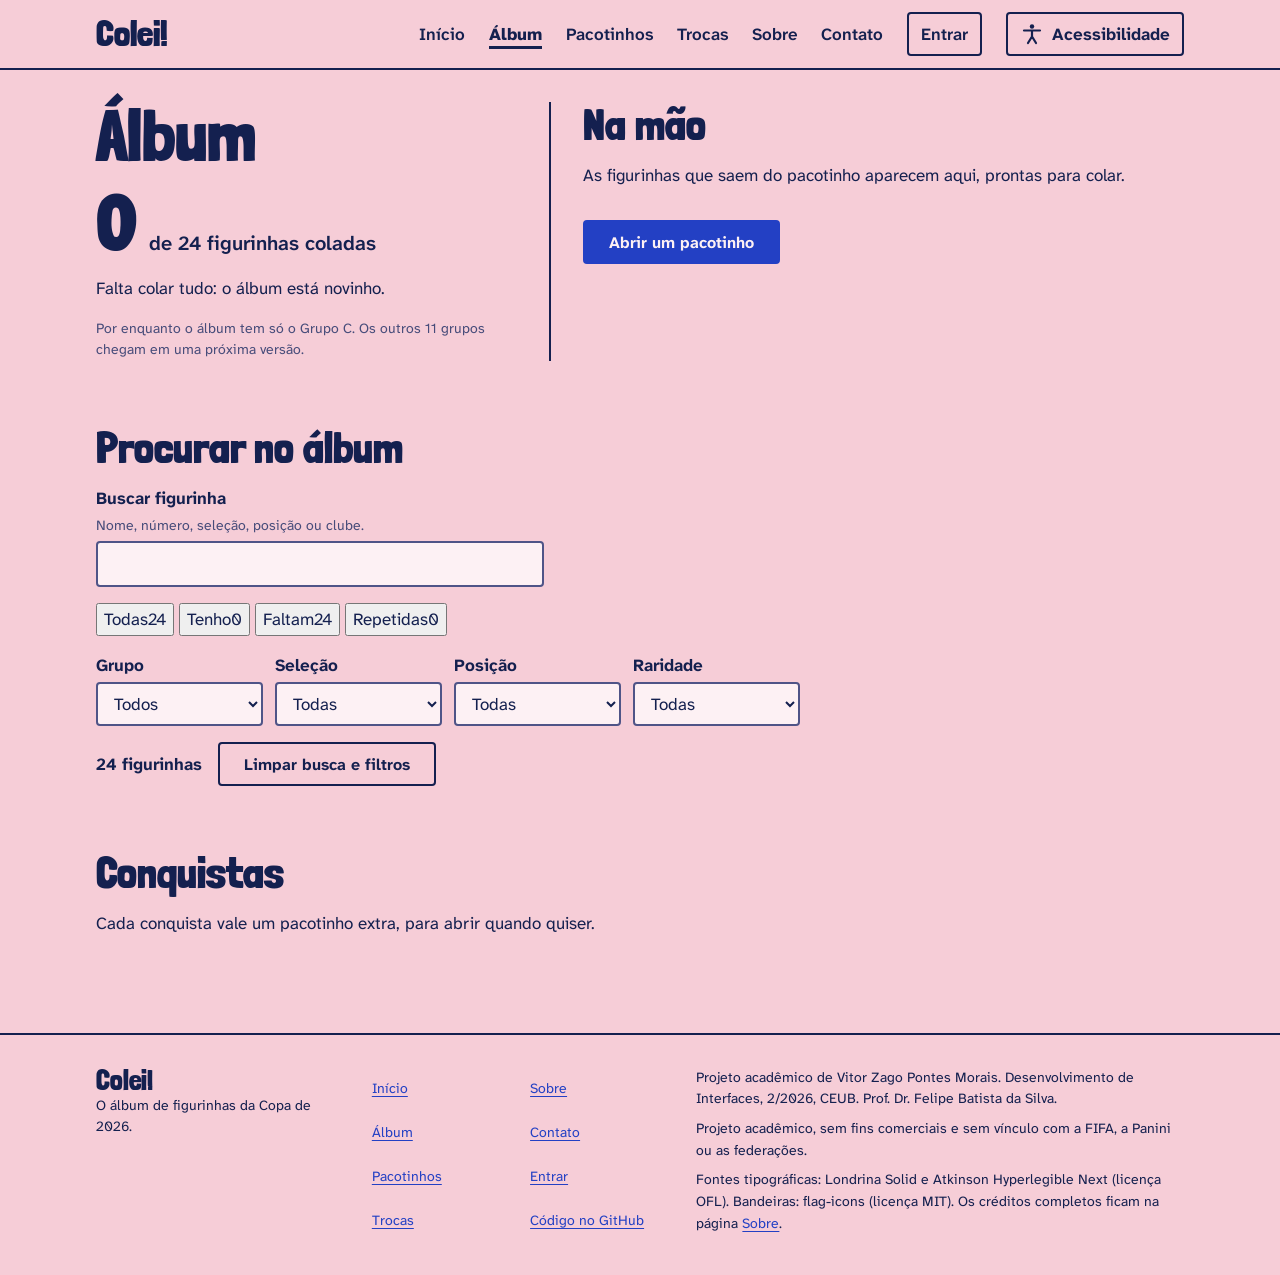
==== commit df7582e9: "feat: página do álbum com colar, desfazer, busca, abas e filtros Co-Authored-By: Claude Fable 5.2 <n" ====
--- a/album.html
+++ b/album.html
@@ -11,6 +11,14 @@
        salvas antes de a página aparecer, para a tela não "piscar" no tema errado. -->
   <script src="js/tema-acessibilidade.js"></script>
   <script src="js/menu.js" defer></script>
+
+  <!-- Os scripts do álbum, nesta ordem: os dados, o caderninho do progresso,
+       o desenho da figurinha e, por último, a página. O "defer" espera o HTML
+       ficar pronto e mantém a ordem. -->
+  <script src="js/dados.js" defer></script>
+  <script src="js/estado.js" defer></script>
+  <script src="js/figurinha.js" defer></script>
+  <script src="js/album.js" defer></script>
 
   <link rel="stylesheet" href="css/tokens.css">
   <link rel="stylesheet" href="css/base.css">
@@ -54,9 +62,99 @@
   </header>
 
   <main id="conteudo" tabindex="-1">
-    <div class="largura">
-      <h1>Álbum</h1>
-      <p>Aqui ficam as páginas do álbum, de A a L, com um espaço numerado para cada figurinha. Elas chegam em uma das próximas versões.</p>
+
+    <!-- TOPO. Página dupla: à esquerda o placar do álbum, à direita as figurinhas que estão na mão. -->
+    <section class="largura dobra album-topo">
+      <div class="fluxo">
+        <h1>Álbum</h1>
+        <p class="placar">
+          <span class="placar-numero" id="placar-coladas">0</span>
+          <span>de <span id="placar-total">24</span> figurinhas coladas</span>
+        </p>
+        <!-- A barra é só desenho: o número já está escrito acima. -->
+        <div class="barra" aria-hidden="true"><span class="barra-cheia" id="placar-barra"></span></div>
+        <p id="placar-texto">Falta colar tudo: o álbum está novinho.</p>
+        <p class="texto-apoio">Por enquanto o álbum tem só o Grupo C. Os outros 11 grupos chegam em uma próxima versão.</p>
+        <noscript><p>O álbum precisa do JavaScript ligado no navegador para mostrar e colar as figurinhas.</p></noscript>
+      </div>
+
+      <div class="fluxo">
+        <h2 id="titulo-mao" tabindex="-1">Na mão</h2>
+        <p id="mao-texto">As figurinhas que saem do pacotinho aparecem aqui, prontas para colar.</p>
+        <!-- Cada figurinha desta lista pode ser arrastada até a vaga ou colada pelo botão. -->
+        <ul class="bandeja" id="bandeja" aria-labelledby="titulo-mao"></ul>
+        <p id="mao-vazia"><a class="botao" href="pacotinhos.html">Abrir um pacotinho</a></p>
+      </div>
+    </section>
+
+    <!-- BUSCA, ABAS E FILTROS. Tudo aqui muda quais figurinhas aparecem logo abaixo. -->
+    <section class="largura secao fluxo" aria-labelledby="titulo-procurar">
+      <h2 id="titulo-procurar">Procurar no álbum</h2>
+
+      <div class="campo">
+        <label class="campo-rotulo" for="busca">Buscar figurinha</label>
+        <span class="campo-dica" id="busca-dica">Nome, número, seleção, posição ou clube.</span>
+        <input class="campo-entrada" type="search" id="busca" autocomplete="off" aria-describedby="busca-dica">
+      </div>
+
+      <!-- Abas no padrão WAI-ARIA: as setas do teclado passam de uma para a outra. -->
+      <div class="abas" role="tablist" aria-label="Quais figurinhas mostrar">
+        <button class="aba" type="button" role="tab" id="aba-todas" data-aba="todas" aria-selected="true" aria-controls="painel-album">Todas<span class="aba-conta" id="conta-todas">24</span></button>
+        <button class="aba" type="button" role="tab" id="aba-tenho" data-aba="tenho" aria-selected="false" aria-controls="painel-album" tabindex="-1">Tenho<span class="aba-conta" id="conta-tenho">0</span></button>
+        <button class="aba" type="button" role="tab" id="aba-faltam" data-aba="faltam" aria-selected="false" aria-controls="painel-album" tabindex="-1">Faltam<span class="aba-conta" id="conta-faltam">24</span></button>
+        <button class="aba" type="button" role="tab" id="aba-repetidas" data-aba="repetidas" aria-selected="false" aria-controls="painel-album" tabindex="-1">Repetidas<span class="aba-conta" id="conta-repetidas">0</span></button>
+      </div>
+
+      <div class="filtros">
+        <div class="campo">
+          <label class="campo-rotulo" for="filtro-grupo">Grupo</label>
+          <select class="campo-entrada" id="filtro-grupo"><option value="">Todos</option></select>
+        </div>
+        <div class="campo">
+          <label class="campo-rotulo" for="filtro-selecao">Seleção</label>
+          <select class="campo-entrada" id="filtro-selecao"><option value="">Todas</option></select>
+        </div>
+        <div class="campo">
+          <label class="campo-rotulo" for="filtro-posicao">Posição</label>
+          <select class="campo-entrada" id="filtro-posicao"><option value="">Todas</option></select>
+        </div>
+        <div class="campo">
+          <label class="campo-rotulo" for="filtro-raridade">Raridade</label>
+          <select class="campo-entrada" id="filtro-raridade"><option value="">Todas</option></select>
+        </div>
+      </div>
+
+      <div class="resultado">
+        <!-- role="status": o leitor de tela lê este texto sempre que ele muda. -->
+        <p id="resultado" role="status">24 figurinhas</p>
+        <button class="botao botao-contorno botao-pequeno" type="button" id="limpar-filtros" hidden>Limpar busca e filtros</button>
+      </div>
+    </section>
+
+    <!-- AS PÁGINAS DO ÁLBUM. É o painel das abas: o conteúdo é montado pelo js/album.js. -->
+    <div class="largura" role="tabpanel" id="painel-album" aria-labelledby="aba-todas">
+      <div id="paginas"></div>
+      <div class="vazio fluxo" id="vazio" hidden>
+        <h2>Nada por aqui</h2>
+        <p>Nenhuma figurinha combina com essa busca. Tente outra palavra ou limpe os filtros.</p>
+      </div>
+    </div>
+
+    <!-- CONQUISTAS. Cada uma vale um pacotinho extra. -->
+    <section class="largura secao fluxo" aria-labelledby="titulo-conquistas">
+      <h2 id="titulo-conquistas">Conquistas</h2>
+      <p>Cada conquista vale um pacotinho extra, para abrir quando quiser.</p>
+      <ul class="conquistas" id="conquistas"></ul>
+    </section>
+
+    <!-- Recado para o leitor de tela (escondido da tela, mas lido em voz alta). -->
+    <p class="escondido" id="aviso" role="status"></p>
+
+    <!-- Recado visível, preso no pé da tela depois de colar. -->
+    <div class="recado" id="recado" hidden>
+      <p class="recado-texto" id="recado-texto"></p>
+      <button class="recado-botao" type="button" id="recado-desfazer">Desfazer</button>
+      <button class="recado-botao" type="button" id="recado-fechar">Fechar</button>
     </div>
   </main>
 
@@ -84,7 +182,7 @@
       <div class="rodape-creditos">
         <p>Projeto acadêmico de Vitor Zago Pontes Morais. Desenvolvimento de Interfaces, 2/2026, CEUB. Prof. Dr. Felipe Batista da Silva.</p>
         <p>Projeto acadêmico, sem fins comerciais e sem vínculo com a FIFA, a Panini ou as federações.</p>
-        <p>Fontes tipográficas: Londrina Solid e Atkinson Hyperlegible Next, com licença livre (OFL). Os créditos completos ficam na página <a href="sobre.html">Sobre</a>.</p>
+        <p>Fontes tipográficas: Londrina Solid e Atkinson Hyperlegible Next (licença OFL). Bandeiras: flag-icons (licença MIT). Os créditos completos ficam na página <a href="sobre.html">Sobre</a>.</p>
       </div>
     </div>
   </footer>
--- a/css/paginas.css
+++ b/css/paginas.css
@@ -121,6 +121,227 @@
   font-variant-numeric: tabular-nums;   /* números com a mesma largura, alinhados */
 }
 
+/* Dia carimbado na cartela: um círculo de tinta em volta do número,
+   posto à mão (por isso torto). O formato muda, não só a cor. */
+.cartela > li.carimbado .cartela-dia {
+  display: grid;
+  place-items: center;
+  width: 82%;
+  aspect-ratio: 1;
+  background: var(--cor-texto);
+  color: var(--cor-fundo);
+  border-radius: 50%;
+  rotate: -8deg;
+}
+
+/* ---------- Álbum ---------- */
+
+/* O recado fica preso no pé da tela. Esta folga faz o navegador parar a
+   rolagem um pouco antes, para o recado nunca cobrir o que está em foco. */
+html {
+  scroll-padding-bottom: 7rem;
+}
+
+.album-topo {
+  padding-bottom: var(--espaco-6);
+}
+
+/* Placar: o número de coladas bem grande, na fonte de destaque */
+.placar {
+  display: flex;
+  flex-wrap: wrap;
+  align-items: baseline;
+  gap: 0 var(--espaco-3);
+  font-size: var(--texto-medio);
+  font-weight: 600;
+}
+
+.placar-numero {
+  font-family: var(--fonte-destaque);
+  font-weight: 900;
+  font-size: 5rem;
+  line-height: 0.9;
+}
+
+/* Bandeja: as figurinhas na mão, cada uma com o seu botão "Colar" embaixo */
+.bandeja {
+  list-style: none;
+  padding: 0;
+  display: grid;
+  grid-template-columns: repeat(auto-fill, minmax(6.75rem, 1fr));
+  gap: var(--espaco-5) var(--espaco-4);
+}
+
+.bandeja > li {
+  display: grid;
+  gap: var(--espaco-3);
+  align-content: start;
+}
+
+.bandeja .figurinha {
+  cursor: grab;   /* a mãozinha avisa que dá para arrastar */
+}
+
+/* Filtros: dois por linha no celular, os quatro lado a lado em telas maiores */
+.filtros {
+  display: grid;
+  grid-template-columns: repeat(2, minmax(0, 1fr));
+  gap: var(--espaco-3);
+  max-width: 44rem;
+}
+
+@media (min-width: 48rem) {
+  .filtros {
+    grid-template-columns: repeat(4, minmax(0, 1fr));
+  }
+}
+
+.resultado {
+  display: flex;
+  flex-wrap: wrap;
+  align-items: center;
+  gap: var(--espaco-2) var(--espaco-4);
+  font-weight: 700;
+}
+
+/* Grupo: o título e a conta de coladas na mesma linha */
+.grupo-cabeca {
+  display: flex;
+  flex-wrap: wrap;
+  align-items: baseline;
+  gap: var(--espaco-1) var(--espaco-4);
+  padding-block: var(--espaco-5) var(--espaco-4);
+  border-top: 2px solid var(--cor-texto);
+}
+
+.grupo-conta {
+  font-weight: 700;
+}
+
+/* Seleção: uma página dupla, com a ficha de um lado e as casas do outro */
+.selecao {
+  padding-block: var(--espaco-6);
+  border-top: 2px solid var(--cor-texto);
+}
+
+.selecao-titulo {
+  display: flex;
+  align-items: center;
+  gap: var(--espaco-3);
+  font-size: var(--titulo-2);
+}
+
+.bandeirinha {
+  flex: none;
+  width: 3rem;
+  height: auto;
+  border: 1.5px solid var(--cor-texto);
+}
+
+.selecao-conta {
+  font-weight: 700;
+}
+
+.selecao-dados dt {
+  font-weight: 700;
+}
+
+.selecao-dados dd + dt {
+  margin-top: var(--espaco-3);
+}
+
+/* As casas: duas colunas no celular e três quando há largura.
+   Entre 48rem e 64rem a página já é dupla e a metade direita ainda é
+   estreita, então voltam a ser duas. */
+.vagas {
+  list-style: none;
+  padding: 0;
+  display: grid;
+  grid-template-columns: repeat(2, minmax(0, 12rem));
+  gap: var(--espaco-5) var(--espaco-4);
+  align-content: start;
+}
+
+@media (min-width: 30rem) {
+  .vagas {
+    grid-template-columns: repeat(3, minmax(0, 12rem));
+  }
+}
+
+@media (min-width: 48rem) and (max-width: 63.99rem) {
+  .vagas {
+    grid-template-columns: repeat(2, minmax(0, 12rem));
+  }
+}
+
+/* A casa empilha a figurinha (ou a vaga) e, se houver, o botão "Desfazer" */
+.casa {
+  display: grid;
+  gap: var(--espaco-2);
+  align-content: start;
+}
+
+/* A largura de cada casa é a da coluna, e pronto: "minmax(0, 1fr)" proíbe o
+   conteúdo de alargar a coluna. Sem isto, quando o texto fica alto (letra
+   maior), a proporção 3 por 4 alargaria a figurinha junto e ela passaria da
+   tela. Com a largura presa, só a altura cresce. */
+.vagas > li,
+.mesa > li,
+.bandeja > li {
+  min-width: 0;
+  grid-template-columns: minmax(0, 1fr);
+}
+
+.mesa > li {
+  display: grid;
+}
+
+.vazio {
+  padding-block: var(--espaco-6);
+  border-top: 2px solid var(--cor-texto);
+}
+
+/* ---------- Pacotinhos ---------- */
+
+/* O palco: onde fica o pacotinho fechado e, depois de rasgar, as figurinhas */
+.palco {
+  display: grid;
+  gap: var(--espaco-5);
+  align-content: start;
+}
+
+.palco .pacotinho {
+  margin: var(--espaco-2) var(--espaco-4);
+}
+
+/* A mesa: as cinco figurinhas do pacotinho, três em cima e duas embaixo */
+.mesa {
+  list-style: none;
+  padding: 0;
+  display: grid;
+  grid-template-columns: repeat(2, minmax(0, 12rem));
+  gap: var(--espaco-5) var(--espaco-4);
+}
+
+@media (min-width: 30rem) {
+  .mesa {
+    grid-template-columns: repeat(3, minmax(0, 12rem));
+  }
+}
+
+@media (min-width: 48rem) and (max-width: 63.99rem) {
+  .mesa {
+    grid-template-columns: repeat(2, minmax(0, 12rem));
+  }
+}
+
+.mesa-botoes {
+  display: flex;
+  flex-wrap: wrap;
+  gap: var(--espaco-3);
+  max-width: none;
+}
+
 /* ---------- Sobre: guia de estilo ----------
    As peças do site todas juntas, para consulta e para testar os temas. */
 
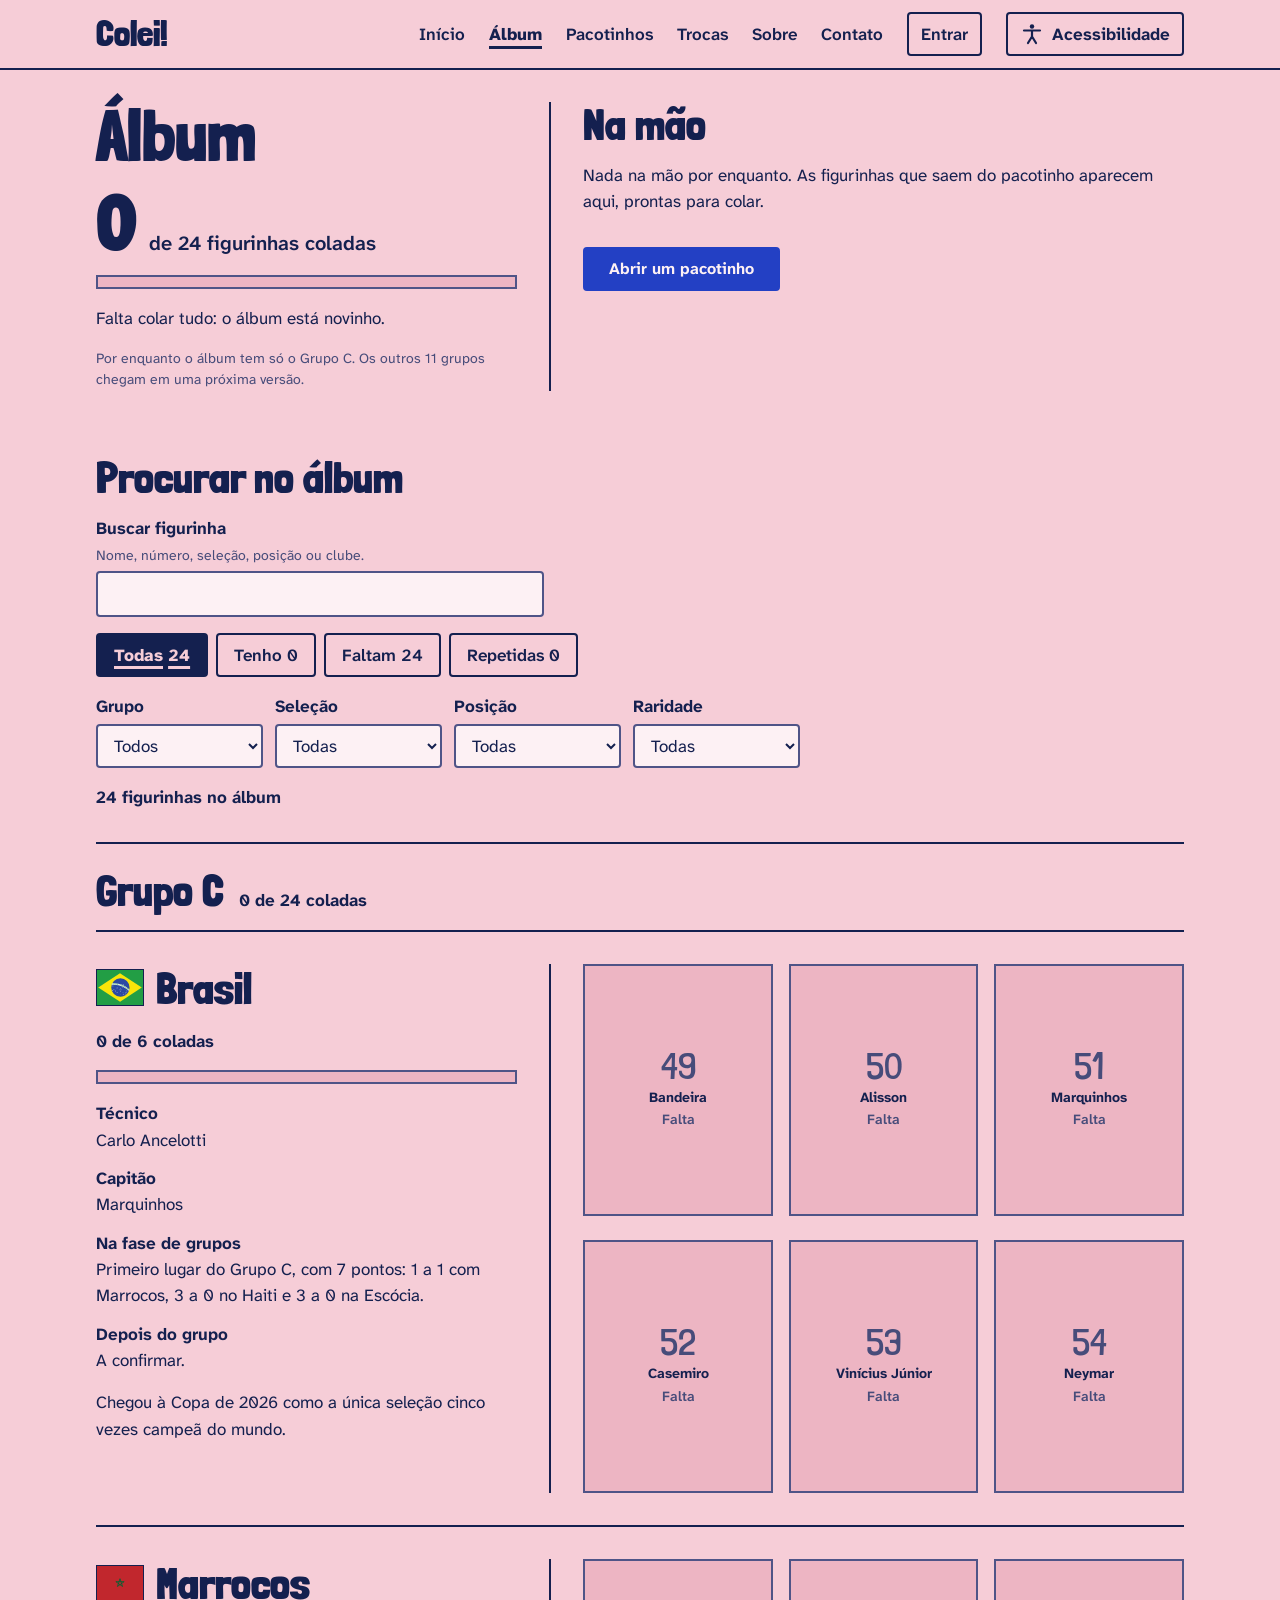
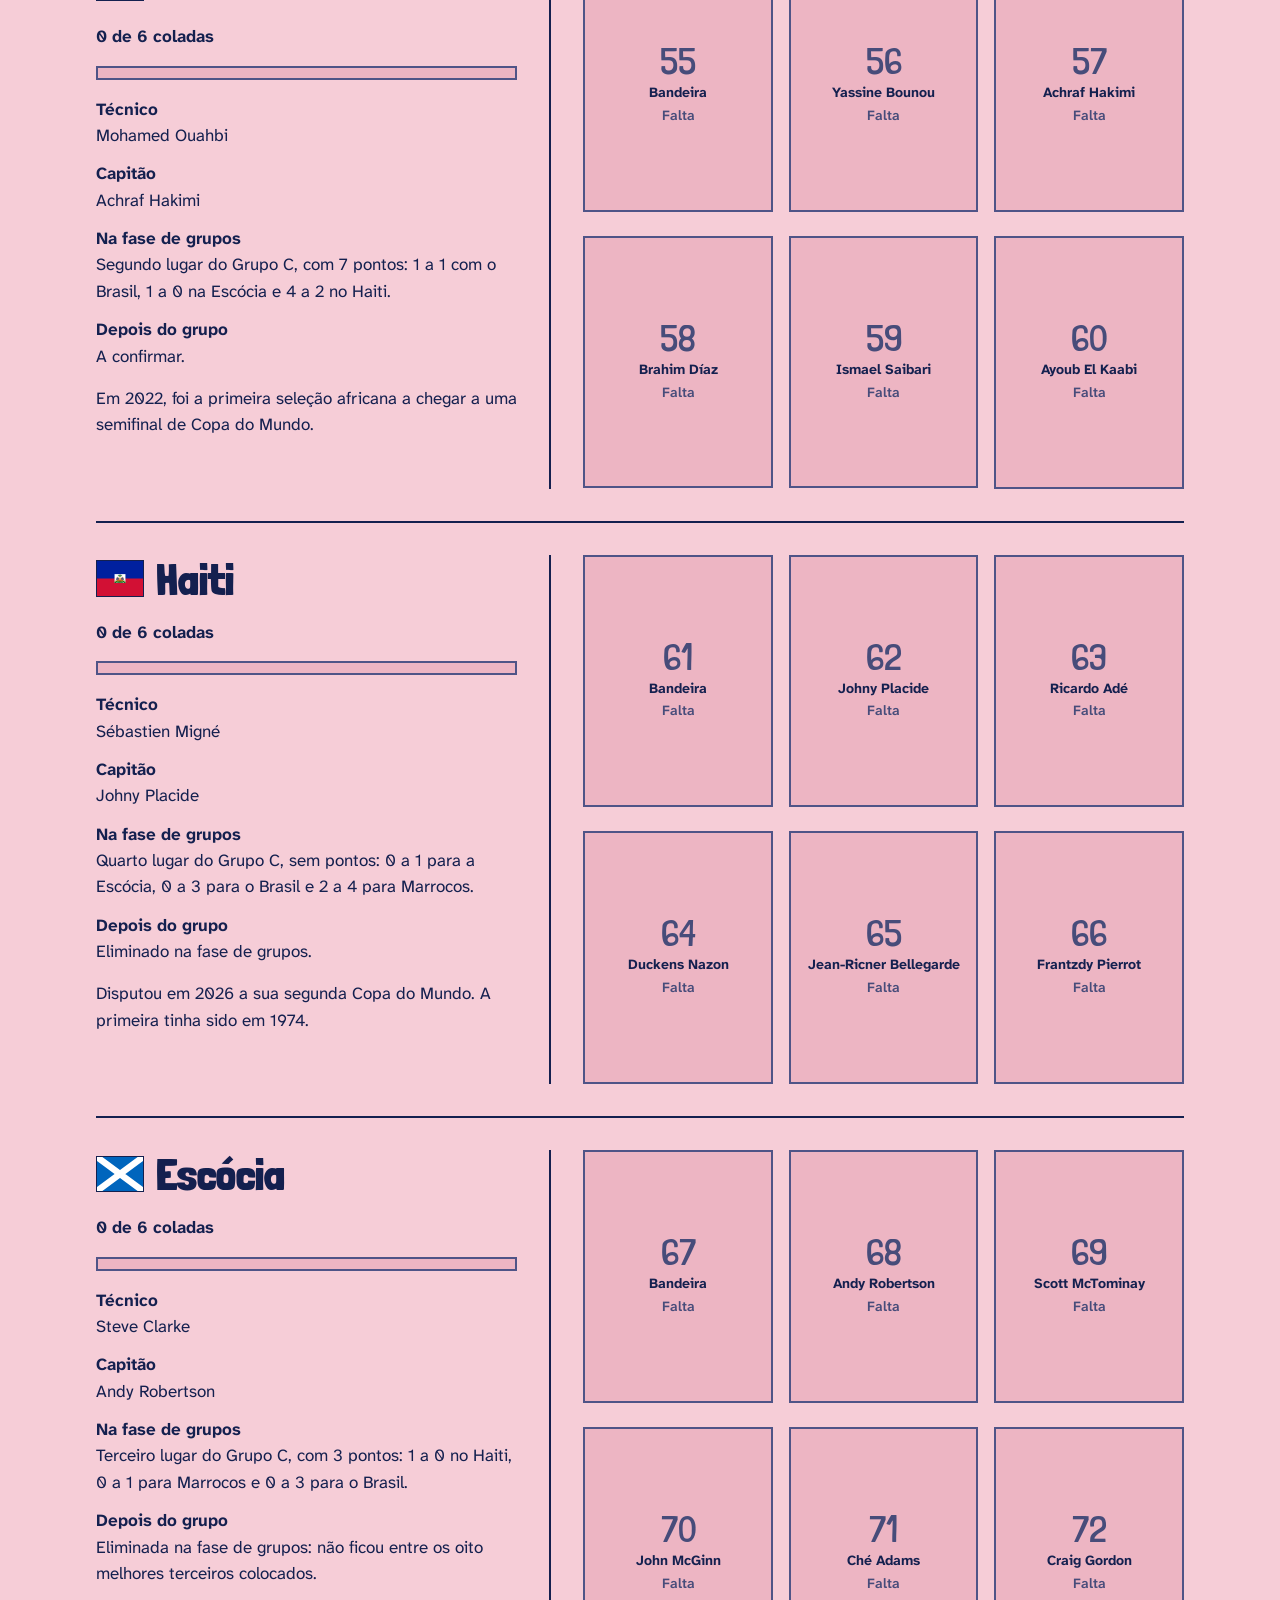
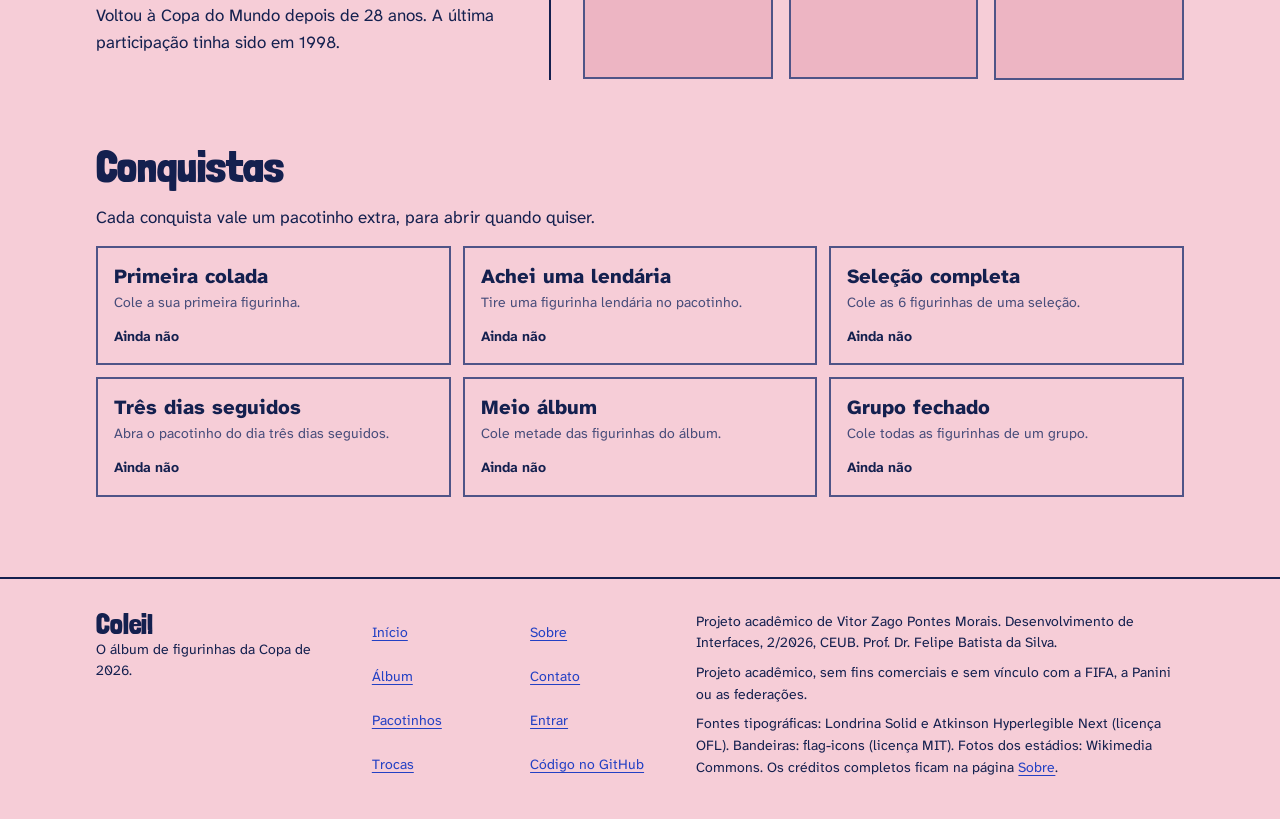
==== commit eecdf14a: "docs: crédito das fotos no rodapé Co-Authored-By: Claude Fable 5.2 <noreply@anthropic.com>" ====
--- a/album.html
+++ b/album.html
@@ -182,7 +182,7 @@
       <div class="rodape-creditos">
         <p>Projeto acadêmico de Vitor Zago Pontes Morais. Desenvolvimento de Interfaces, 2/2026, CEUB. Prof. Dr. Felipe Batista da Silva.</p>
         <p>Projeto acadêmico, sem fins comerciais e sem vínculo com a FIFA, a Panini ou as federações.</p>
-        <p>Fontes tipográficas: Londrina Solid e Atkinson Hyperlegible Next (licença OFL). Bandeiras: flag-icons (licença MIT). Os créditos completos ficam na página <a href="sobre.html">Sobre</a>.</p>
+        <p>Fontes tipográficas: Londrina Solid e Atkinson Hyperlegible Next (licença OFL). Bandeiras: flag-icons (licença MIT). Fotos dos estádios: Wikimedia Commons. Os créditos completos ficam na página <a href="sobre.html#creditos">Sobre</a>.</p>
       </div>
     </div>
   </footer>
--- a/css/tokens.css
+++ b/css/tokens.css
@@ -49,6 +49,11 @@
   --cor-prata-clara: #ECEEF3;
   --cor-ouro: #F2C230;               /* lendária: holográfico */
 
+  /* Foto impressa em uma tinta só: a parte escura da foto sai na cor da tinta
+     e a parte clara fica na cor do papel */
+  --cor-foto-sombra: #14204F;
+  --cor-foto-luz: #F6CDD7;
+
   /* Sombra da figurinha colada (só ela tem sombra no site) */
   --sombra-colada: 0 0 0 1.5px var(--cor-borda), 3px 4px 0 0 rgba(20, 32, 79, 0.55);
 }
@@ -82,6 +87,11 @@
   --cor-prata-clara: #DDE1E9;
   --cor-ouro: #E0AC1F;
 
+  /* No escuro o papel é que é escuro: a sombra da foto fica no azul do rebaixo
+     e a luz, na tinta rosa */
+  --cor-foto-sombra: #131D4A;
+  --cor-foto-luz: #FBE3E9;
+
   /* No escuro não se vê sombra: a figurinha colada ganha só o contorno */
   --sombra-colada: 0 0 0 1.5px var(--cor-borda);
 }
@@ -114,6 +124,10 @@
   --cor-prata: #D9D9D9;
   --cor-prata-clara: #FFFFFF;
   --cor-ouro: #FFE066;
+
+  /* No alto contraste (claro e escuro) a foto fica em preto e branco */
+  --cor-foto-sombra: #000000;
+  --cor-foto-luz: #FFFFFF;
 
   --sombra-colada: 0 0 0 2px var(--cor-borda);
 }
--- a/css/base.css
+++ b/css/base.css
@@ -89,6 +89,12 @@
 button, input, select, textarea {
   font: inherit;   /* campos e botões usam a mesma letra do resto da página */
   color: inherit;
+}
+
+/* O atributo "hidden" do HTML esconde um elemento. Sem esta regra, qualquer
+   "display" escrito no CSS (flex, grid) faria o elemento aparecer de novo. */
+[hidden] {
+  display: none !important;
 }
 
 /* ---------- Página ---------- */
@@ -140,6 +146,13 @@
 
 p {
   max-width: var(--largura-leitura);
+}
+
+/* Nome de arquivo ou de comando no meio do texto: mesma letra, mais pesada.
+   (Sem isto o navegador usaria uma terceira fonte, de máquina de escrever.) */
+code {
+  font-family: inherit;
+  font-weight: 700;
 }
 
 /* Empilha os filhos com o mesmo espaço entre eles */
--- a/css/componentes.css
+++ b/css/componentes.css
@@ -2,7 +2,8 @@
    componentes.css
    --------------------------------------------------------------------------
    As peças que se repetem pelo site: botão, etiqueta, cartão, vaga,
-   figurinha, tira de grupos e campo de formulário.
+   figurinha (parada e que vira), barra de progresso, abas, tira de grupos,
+   cartela, conquista, recado, pacotinho e campo de formulário.
 
    Regra dos cantos (vem de tokens.css):
    - canto vivo  = o que está impresso na página (vaga, tira)
@@ -65,6 +66,13 @@
   cursor: not-allowed;
 }
 
+/* Botão menor, para caber dentro da vaga e embaixo da figurinha.
+   A altura continua 44 px: só o texto e as laterais diminuem. */
+.botao-pequeno {
+  padding: 0 var(--espaco-3);
+  font-size: var(--texto-pequeno);
+}
+
 /* ---------- Etiqueta ----------
    O negativo da tinta: destaca "Nova" e "Repetida" sem trazer cor nova. */
 
@@ -113,6 +121,7 @@
   gap: var(--espaco-1);
   background: var(--cor-vaga);
   color: var(--cor-texto-secundario);
+  padding: var(--espaco-2);
   border: 2px solid var(--cor-borda);
   border-radius: var(--raio-impresso);
   text-align: center;
@@ -128,6 +137,31 @@
 .vaga-legenda {
   font-size: var(--texto-pequeno);
   font-weight: 600;
+}
+
+/* O nome de quem vai ali, impresso na página como nos álbuns de papel */
+.vaga-nome {
+  color: var(--cor-texto);
+  font-size: var(--texto-pequeno);
+  font-weight: 700;
+  line-height: 1.2;
+}
+
+/* A figurinha desta vaga já saiu e está na mão: moldura mais grossa e botão "Colar" */
+.vaga-na-mao {
+  border-width: 4px;
+  border-color: var(--cor-texto);
+}
+
+/* Enquanto uma figurinha é arrastada, a vaga dela fica marcada... */
+.casa-alvo .vaga {
+  outline: 3px solid var(--cor-acao);
+  outline-offset: 3px;
+}
+
+/* ...e clareia quando a figurinha passa por cima */
+.casa-em-cima .vaga {
+  background: var(--cor-superficie);
 }
 
 /* ---------- Figurinha ----------
@@ -234,6 +268,31 @@
 .figurinha-numero {
   color: var(--cor-figurinha-tinta);
   font-variant-numeric: tabular-nums;
+}
+
+/* Última linha da tarja: raridade de um lado, número do outro.
+   Se não couberem lado a lado, o número desce para a linha de baixo. */
+.figurinha-linha {
+  display: flex;
+  flex-wrap: wrap;
+  align-items: center;
+  justify-content: space-between;
+  gap: 0 0.5em;
+}
+
+.figurinha-linha .figurinha-numero {
+  font-size: 0.75rem;
+  font-weight: 700;
+}
+
+/* Figurinha de bandeira: a bandeira no meio do retrato, com moldura de papel */
+.figurinha-bandeira {
+  position: absolute;
+  inset: 0;
+  margin: auto;
+  width: 80%;
+  border: 2px solid var(--cor-figurinha-papel);
+  outline: 1px solid var(--cor-figurinha-tinta);
 }
 
 /* Comum: fosca, sem textura */
@@ -277,6 +336,140 @@
   outline: 2px solid var(--cor-figurinha-papel);
 }
 
+.figurinha-selecao {
+  font-size: 0.75rem;
+}
+
+/* ---------- Figurinha que vira ----------
+   É um <button> com as faces uma em cima da outra (todas na mesma casa de uma
+   grade). O atributo data-face diz qual aparece:
+     frente = o retrato      verso = as informações      costas = ainda fechada
+
+   O giro: a figurinha roda meia volta (180 graus) em torno do eixo vertical.
+   Bem no meio do caminho, quando ela está de lado e não dá para ver nada,
+   a face que aparece é trocada (a "visibility" muda com meio tempo de atraso).
+
+   O verso é desenhado espelhado: como a figurinha inteira está virada ao
+   contrário, o espelhado volta a ficar legível. */
+
+.figurinha-vira {
+  --tempo-de-virar: 420ms;
+  --meia-volta: 180deg;
+  display: grid;
+  width: 100%;
+  padding: 0;
+  border: 0;
+  text-align: left;
+  cursor: pointer;
+  transform: perspective(40rem) rotate(var(--giro, 0deg)) rotateY(0deg);
+  transition: transform var(--tempo-de-virar) ease-in-out;
+}
+
+.figurinha-vira[data-face="verso"],
+.figurinha-vira[data-face="costas"] {
+  transform: perspective(40rem) rotate(var(--giro, 0deg)) rotateY(var(--meia-volta));
+}
+
+.figurinha-face {
+  grid-area: 1 / 1;   /* todas as faces na mesma casa da grade: uma em cima da outra */
+  position: relative;
+  min-width: 0;
+  display: flex;
+  flex-direction: column;
+  padding: 6px;
+  border-radius: var(--raio-adesivo);
+  visibility: hidden;
+  transition: visibility 0s linear calc(var(--tempo-de-virar) / 2);
+}
+
+.figurinha-vira[data-face="frente"] .figurinha-frente,
+.figurinha-vira[data-face="verso"] .figurinha-verso,
+.figurinha-vira[data-face="costas"] .figurinha-costas {
+  visibility: visible;
+}
+
+.figurinha-verso,
+.figurinha-costas {
+  transform: rotateY(var(--meia-volta));
+}
+
+/* Verso: número, nome, dois dados e a curiosidade */
+.figurinha-verso {
+  gap: 1px;
+  padding: 9px 8px;
+  font-size: 0.75rem;
+  line-height: 1.25;
+}
+
+.verso-numero {
+  font-weight: 800;
+  font-variant-numeric: tabular-nums;
+}
+
+.verso-nome {
+  font-size: 0.875rem;
+  font-weight: 800;
+  line-height: 1.15;
+}
+
+.verso-texto {
+  margin-top: 4px;
+  padding-top: 4px;
+  border-top: 1.5px solid currentColor;
+}
+
+/* Costas: a figurinha que acabou de sair do pacotinho. Cobre a moldura inteira,
+   para a cor da raridade não entregar a surpresa antes da hora. */
+.figurinha-costas {
+  align-items: center;
+  justify-content: center;
+  background-color: var(--cor-figurinha-tinta);
+  background-image: radial-gradient(circle, rgba(255, 255, 255, 0.25) 1px, transparent 1.4px);
+  background-size: 6px 6px;
+  color: var(--cor-figurinha-papel);
+}
+
+.costas-marca {
+  font-family: var(--fonte-destaque);
+  font-weight: 900;
+  font-size: 1.75rem;
+  line-height: 1;
+  rotate: -8deg;
+}
+
+/* Colar: a figurinha chega maior e mais torta e assenta no lugar.
+   ("scale" e "rotate" são propriedades separadas do "transform",
+   por isso não atrapalham o giro de virar.) */
+.figurinha-colando {
+  animation: colar 280ms cubic-bezier(0.3, 1.4, 0.5, 1);
+}
+
+@keyframes colar {
+  from {
+    scale: 1.14;
+    rotate: 5deg;
+    box-shadow: none;
+  }
+}
+
+/* Revelar: o reflexo passa uma vez pela brilhante e pela lendária,
+   e a lendária dá um pulinho. */
+.figurinha-revelada .figurinha-arte::before {
+  animation: reflexo 800ms ease-out 250ms backwards;
+}
+
+.figurinha-lendaria.figurinha-revelada {
+  animation: pulo 520ms ease-out 300ms;
+}
+
+@keyframes reflexo {
+  from { transform: translateX(-130%); }
+}
+
+@keyframes pulo {
+  40% { scale: 1.08; }
+}
+
 /* ---------- Raridade: palavra + ícone ---------- */
 
 .raridade {
@@ -440,6 +633,81 @@
   stroke: var(--cor-superficie);
 }
 
+/* Formulário: os campos empilhados, com o mesmo espaço entre eles */
+.formulario {
+  display: grid;
+  gap: var(--espaco-4);
+  max-width: 28rem;
+}
+
+/* O botão "Mostrar senha" fica embaixo do campo, do tamanho do próprio texto */
+.campo > .botao {
+  align-self: start;
+}
+
+/* Título de segundo nível em tamanho menor, para dentro de cartões e formulários */
+.titulo-menor {
+  font-size: var(--titulo-3);
+  line-height: 1.1;
+}
+
+/* Botão com cara de link: para ações pequenas no meio de uma frase */
+.botao-link {
+  min-height: 2.75rem;
+  padding: 0 var(--espaco-1);
+  background: none;
+  color: var(--cor-acao);
+  border: 0;
+  font-weight: 700;
+  text-decoration: underline;
+  text-underline-offset: 0.18em;
+  cursor: pointer;
+}
+
+.botao-link:hover {
+  color: var(--cor-acao-forte);
+  text-decoration-thickness: 0.16em;
+}
+
+/* Resumo dos erros: aparece no topo do formulário quando o envio falha */
+.resumo-erros {
+  max-width: 28rem;
+  padding: var(--espaco-4);
+  background: var(--cor-superficie);
+  border: 3px solid var(--cor-erro);
+  border-radius: var(--raio-ferramenta);
+}
+
+.resumo-erros h2 {
+  color: var(--cor-erro);
+}
+
+.resumo-erros ul {
+  margin-top: var(--espaco-2);
+  padding-left: 1.2em;
+}
+
+.resumo-erros a {
+  display: inline-block;
+  padding-block: var(--espaco-1);
+}
+
+/* Recado de "deu certo". A caixa existe sempre (o leitor de tela precisa dela
+   pronta para ler o texto quando ele chegar), mas só ganha moldura quando tem texto. */
+.aviso-sucesso:empty {
+  margin: 0;
+}
+
+.aviso-sucesso:not(:empty) {
+  max-width: 28rem;
+  padding: var(--espaco-3) var(--espaco-4);
+  background: var(--cor-superficie);
+  border: 2px solid var(--cor-sucesso);
+  border-left-width: 8px;
+  border-radius: var(--raio-ferramenta);
+  font-weight: 600;
+}
+
 /* Caixas de marcar e de escolher: maiores e na cor da ação */
 .opcao {
   display: flex;
@@ -457,3 +725,384 @@
   accent-color: var(--cor-acao);
   cursor: pointer;
 }
+
+/* ---------- Barra de progresso ----------
+   Impressa na página (canto vivo). A variável --parte vai de 0 a 1.
+   O número sempre vem escrito ao lado: a barra é só o desenho. */
+
+.barra {
+  height: 0.875rem;
+  max-width: 28rem;
+  background: var(--cor-vaga);
+  border: 2px solid var(--cor-borda);
+}
+
+.barra-cheia {
+  display: block;
+  height: 100%;
+  width: calc(var(--parte, 0) * 100%);
+  background: var(--cor-texto);
+  transition: width var(--duracao) ease-out;
+}
+
+/* ---------- Abas ----------
+   Escolhem quais figurinhas aparecem. A aba escolhida fica no negativo da
+   tinta, mais pesada e sublinhada: não depende só da cor. */
+
+.abas {
+  display: flex;
+  flex-wrap: wrap;
+  gap: var(--espaco-2);
+}
+
+.aba {
+  min-height: 2.75rem;
+  padding: 0 var(--espaco-4);
+  background: transparent;
+  color: var(--cor-texto);
+  border: 2px solid var(--cor-texto);
+  border-radius: var(--raio-ferramenta);
+  font-weight: 600;
+  cursor: pointer;
+}
+
+.aba[aria-selected="true"] {
+  background: var(--cor-texto);
+  color: var(--cor-fundo);
+  font-weight: 800;
+  text-decoration: underline;
+  text-decoration-thickness: 3px;
+  text-underline-offset: 5px;
+}
+
+.aba-conta {
+  margin-left: 0.3em;
+  font-variant-numeric: tabular-nums;
+}
+
+/* ---------- Conquista ----------
+   Um quadro impresso na página. Quando a conquista é feita, ganha um carimbo:
+   posto à mão, por isso levemente torto. */
+
+.conquistas {
+  list-style: none;
+  padding: 0;
+  display: grid;
+  gap: var(--espaco-3);
+}
+
+.conquista {
+  display: grid;
+  gap: var(--espaco-1);
+  align-content: start;
+  padding: var(--espaco-4);
+  border: 2px solid var(--cor-borda);
+}
+
+.conquista-nome {
+  font-size: var(--texto-medio);
+  font-weight: 800;
+  line-height: 1.2;
+}
+
+.conquista-como {
+  color: var(--cor-texto-secundario);
+  font-size: var(--texto-pequeno);
+}
+
+.conquista-estado {
+  justify-self: start;
+  margin-top: var(--espaco-2);
+  font-size: var(--texto-pequeno);
+  font-weight: 700;
+}
+
+.conquista-feita .conquista-estado {
+  padding: 0.15em 0.6em;
+  color: var(--cor-sucesso);
+  border: 2px solid var(--cor-sucesso);
+  rotate: -3deg;
+}
+
+@media (min-width: 40rem) {
+  .conquistas {
+    grid-template-columns: repeat(2, minmax(0, 1fr));
+  }
+}
+
+@media (min-width: 64rem) {
+  .conquistas {
+    grid-template-columns: repeat(3, minmax(0, 1fr));
+  }
+}
+
+/* ---------- Recado ----------
+   Aviso preso no pé da tela depois de colar: confirma o que aconteceu e
+   oferece "Desfazer". Não some sozinho: fica até a próxima ação ou até fechar. */
+
+.recado {
+  position: fixed;
+  left: var(--espaco-3);
+  right: var(--espaco-3);
+  bottom: var(--espaco-3);
+  z-index: 20;
+  max-width: 36rem;
+  margin-inline: auto;
+  display: flex;
+  flex-wrap: wrap;
+  align-items: center;
+  gap: var(--espaco-2) var(--espaco-3);
+  padding: var(--espaco-3) var(--espaco-4);
+  background: var(--cor-etiqueta-fundo);
+  color: var(--cor-etiqueta-texto);
+  border: 2px solid var(--cor-etiqueta-texto);
+  border-radius: var(--raio-ferramenta);
+}
+
+.recado-texto {
+  flex: 1 1 14rem;
+  font-weight: 600;
+}
+
+.recado-botao {
+  min-height: 2.75rem;
+  padding: 0 var(--espaco-3);
+  background: transparent;
+  color: inherit;
+  border: 2px solid currentColor;
+  border-radius: var(--raio-ferramenta);
+  font-weight: 700;
+  cursor: pointer;
+}
+
+/* ---------- Pacotinho ----------
+   O envelope fechado. É uma peça só de desenho: quem abre é o botão
+   "Rasgar o pacotinho". A linha tracejada é o picote, e a parte de cima
+   (a aba) é a que sai quando rasga. */
+
+.pacotinho {
+  width: min(15rem, 72%);
+  aspect-ratio: 5 / 7;
+  display: flex;
+  flex-direction: column;
+  color: var(--cor-etiqueta-texto);
+  rotate: -3deg;   /* posto à mão em cima da página */
+  cursor: pointer;
+}
+
+.pacotinho-aba,
+.pacotinho-corpo {
+  position: relative;
+  background: var(--cor-etiqueta-fundo);
+}
+
+/* Retícula do pacotinho: pontinhos na cor do texto, bem fracos (30% de opacidade) */
+.pacotinho-aba::before,
+.pacotinho-corpo::before {
+  content: "";
+  position: absolute;
+  inset: 0;
+  background: radial-gradient(circle, currentColor 0.8px, transparent 1.2px) 0 0 / 7px 7px;
+  opacity: 0.3;
+}
+
+.pacotinho-aba {
+  flex: none;
+  height: 14%;
+  display: grid;
+  place-items: center;
+  border-radius: var(--raio-adesivo) var(--raio-adesivo) 0 0;
+  border-bottom: 2px dashed var(--cor-etiqueta-texto);
+}
+
+/* Os textos ficam em cima de uma faixa lisa, para os pontinhos não atrapalharem a leitura */
+.pacotinho-aba span,
+.pacotinho-marca,
+.pacotinho-texto {
+  position: relative;   /* fica na frente dos pontinhos */
+  padding: 0 0.4em;
+  background: var(--cor-etiqueta-fundo);
+}
+
+.pacotinho-aba span {
+  font-size: var(--texto-pequeno);
+  font-weight: 700;
+}
+
+.pacotinho-corpo {
+  flex: 1;
+  display: flex;
+  flex-direction: column;
+  align-items: center;
+  justify-content: center;
+  gap: var(--espaco-3);
+  border-radius: 0 0 var(--raio-adesivo) var(--raio-adesivo);
+}
+
+.pacotinho-marca {
+  font-family: var(--fonte-destaque);
+  font-weight: 900;
+  font-size: 3.25rem;
+  line-height: 1.05;
+  rotate: -6deg;
+}
+
+.pacotinho-texto {
+  font-weight: 700;
+}
+
+/* Rasgar: a aba sai voando pelo picote e o corpo do pacotinho escorrega para baixo.
+   Este é o único momento "ensaiado" do site. */
+.pacotinho-rasgando .pacotinho-aba {
+  animation: rasgar 520ms ease-in forwards;
+}
+
+.pacotinho-rasgando .pacotinho-corpo {
+  animation: esvaziar 360ms ease-in 440ms forwards;
+}
+
+@keyframes rasgar {
+  30% { transform: translateX(-5%) rotate(-5deg); }
+  to { transform: translate(65%, -170%) rotate(40deg); opacity: 0; }
+}
+
+@keyframes esvaziar {
+  to { transform: translateY(16%); opacity: 0; }
+}
+
+/* As figurinhas saem do pacotinho uma depois da outra.
+   --ordem (0 a 4) vem do HTML e atrasa cada uma um pouco mais que a anterior. */
+.mesa > li {
+  animation: sair-do-pacotinho 440ms cubic-bezier(0.2, 0.8, 0.3, 1.15) backwards;
+  animation-delay: calc(var(--ordem, 0) * 120ms);
+}
+
+@keyframes sair-do-pacotinho {
+  from {
+    opacity: 0;
+    transform: translateY(-3rem) rotate(-10deg) scale(0.7);
+  }
+}
+
+/* ---------- Foto em uma tinta só ----------
+   O arquivo da foto é colorido. Aqui ela é mostrada como se tivesse sido
+   impressa com a tinta da página, em três passos:
+     1. a foto vira preto e branco (filter: grayscale);
+     2. uma camada na cor da sombra, misturada no modo "screen", tinge as
+        partes escuras e deixa as claras brancas;
+     3. uma camada na cor da luz, no modo "multiply", tinge as partes claras.
+   Pense em duas folhas de celofane colorido em cima de uma foto em preto e branco. */
+
+.foto {
+  position: relative;
+  overflow: hidden;
+  isolation: isolate;   /* as misturas de cor valem só aqui dentro */
+  aspect-ratio: 16 / 10;
+  background: var(--cor-foto-luz);
+  border: 2px solid var(--cor-texto);
+}
+
+.foto img {
+  display: block;
+  width: 100%;
+  height: 100%;
+  object-fit: cover;   /* a foto preenche a moldura, cortando a sobra */
+  filter: grayscale(1) contrast(1.15);
+}
+
+.foto::before,
+.foto::after {
+  content: "";
+  position: absolute;
+  inset: 0;
+  pointer-events: none;
+}
+
+.foto::before {
+  background: var(--cor-foto-sombra);
+  mix-blend-mode: screen;
+}
+
+.foto::after {
+  background: var(--cor-foto-luz);
+  mix-blend-mode: multiply;
+}
+
+/* ---------- Carrossel ----------
+   Uma sede por vez. Os botões e os números ficam embaixo da foto. */
+
+.carrossel-cidade {
+  font-size: var(--titulo-2);
+}
+
+.carrossel-estadio {
+  font-size: var(--texto-medio);
+  font-weight: 700;
+}
+
+.carrossel-dados dt {
+  font-weight: 700;
+}
+
+.carrossel-dados dd + dt {
+  margin-top: var(--espaco-3);
+}
+
+.carrossel-dados dd {
+  display: flex;
+  flex-wrap: wrap;
+  align-items: center;
+  gap: 0 var(--espaco-2);
+}
+
+.carrossel-dados .bandeirinha {
+  width: 2rem;
+}
+
+.carrossel-figura figcaption {
+  margin-top: var(--espaco-2);
+}
+
+.carrossel-controles {
+  display: flex;
+  flex-wrap: wrap;
+  align-items: center;
+  gap: var(--espaco-3);
+}
+
+.carrossel-posicao {
+  flex: 1 1 8rem;
+  max-width: none;
+  font-weight: 700;
+  text-align: center;
+}
+
+.carrossel-indicadores {
+  list-style: none;
+  padding: 0;
+  display: flex;
+  flex-wrap: wrap;
+  gap: var(--espaco-2);
+}
+
+/* Indicador: um quadro numerado, impresso como as casas da tira de grupos.
+   O da sede atual fica no negativo da tinta e sublinhado. */
+.carrossel-numero {
+  width: 2.75rem;
+  height: 2.75rem;
+  background: transparent;
+  color: var(--cor-texto);
+  border: 2px solid var(--cor-borda);
+  font-weight: 700;
+  font-variant-numeric: tabular-nums;
+  cursor: pointer;
+}
+
+.carrossel-numero[aria-current="true"] {
+  background: var(--cor-texto);
+  color: var(--cor-fundo);
+  border-color: var(--cor-texto);
+  text-decoration: underline;
+  text-decoration-thickness: 3px;
+  text-underline-offset: 4px;
+}
--- a/css/paginas.css
+++ b/css/paginas.css
@@ -342,6 +342,90 @@
   max-width: none;
 }
 
+/* ---------- Trocas ---------- */
+
+/* Tenho para trocar: uma linha impressa por figurinha, com a contagem na ponta */
+.lista-troca {
+  list-style: none;
+  padding: 0;
+}
+
+.lista-troca > li {
+  display: flex;
+  flex-wrap: wrap;
+  align-items: center;
+  justify-content: space-between;
+  gap: var(--espaco-1) var(--espaco-3);
+  padding-block: var(--espaco-2);
+  border-bottom: 1.5px solid var(--cor-borda);
+}
+
+/* Preciso: os números que faltam, cada um em um quadrinho impresso (como uma vaga pequena) */
+.lista-faltam {
+  list-style: none;
+  padding: 0;
+  display: flex;
+  flex-wrap: wrap;
+  gap: var(--espaco-2);
+}
+
+.lista-faltam > li {
+  padding: 0.15em 0.55em;
+  background: var(--cor-vaga);
+  color: var(--cor-texto);
+  border: 2px solid var(--cor-borda);
+  font-size: var(--texto-pequeno);
+}
+
+/* A lista pronta ocupa o cartão inteiro */
+.bilhete .campo {
+  max-width: none;
+}
+
+/* Banca: as duas perguntas lado a lado quando há largura */
+.banca-grade {
+  display: grid;
+  gap: var(--espaco-5);
+}
+
+@media (min-width: 48rem) {
+  .banca-grade {
+    grid-template-columns: repeat(2, minmax(0, 1fr));
+  }
+}
+
+/* ---------- Sobre ---------- */
+
+.sobre-ficha dt {
+  font-weight: 700;
+}
+
+.sobre-ficha dd + dt {
+  margin-top: var(--espaco-3);
+}
+
+/* Listas de créditos e de fontes: uma linha impressa por item */
+.lista-fontes {
+  list-style: none;
+  padding: 0;
+  font-size: var(--texto-pequeno);
+}
+
+.lista-fontes > li {
+  padding-block: var(--espaco-2);
+  border-bottom: 1.5px solid var(--cor-borda);
+}
+
+/* Lista comum, com marcador, dentro do texto corrido */
+.lista-simples {
+  padding-left: 1.2em;
+  max-width: var(--largura-leitura);
+}
+
+.lista-simples > li + li {
+  margin-top: var(--espaco-2);
+}
+
 /* ---------- Sobre: guia de estilo ----------
    As peças do site todas juntas, para consulta e para testar os temas. */
 
--- a/css/acessibilidade.css
+++ b/css/acessibilidade.css
@@ -114,9 +114,16 @@
 [data-movimento="reduzido"] *::before,
 [data-movimento="reduzido"] *::after {
   animation-duration: 0.01ms !important;
+  animation-delay: 0s !important;
   animation-iteration-count: 1 !important;
   transition-duration: 0.01ms !important;
   scroll-behavior: auto !important;
+}
+
+/* Sem movimento, a figurinha não gira: a face só é trocada, na hora */
+[data-movimento="reduzido"] .figurinha-vira {
+  --meia-volta: 0deg;
+  --tempo-de-virar: 0s;
 }
 
 /* ...ou se o próprio aparelho já pede menos movimento */
@@ -125,9 +132,15 @@
   *::before,
   *::after {
     animation-duration: 0.01ms !important;
+    animation-delay: 0s !important;
     animation-iteration-count: 1 !important;
     transition-duration: 0.01ms !important;
     scroll-behavior: auto !important;
+  }
+
+  .figurinha-vira {
+    --meia-volta: 0deg;
+    --tempo-de-virar: 0s;
   }
 }
 
@@ -142,6 +155,21 @@
   display: none;
 }
 
+/* Os pontinhos do pacotinho e das costas da figurinha também somem */
+[data-contraste="alto"] .pacotinho-aba::before,
+[data-contraste="alto"] .pacotinho-corpo::before {
+  display: none;
+}
+
+[data-contraste="alto"] .figurinha-costas {
+  background-image: none;
+}
+
+[data-contraste="alto"] .conquista,
+[data-contraste="alto"] .barra {
+  border-width: 3px;
+}
+
 [data-contraste="alto"] a {
   text-decoration-thickness: 2px;
 }
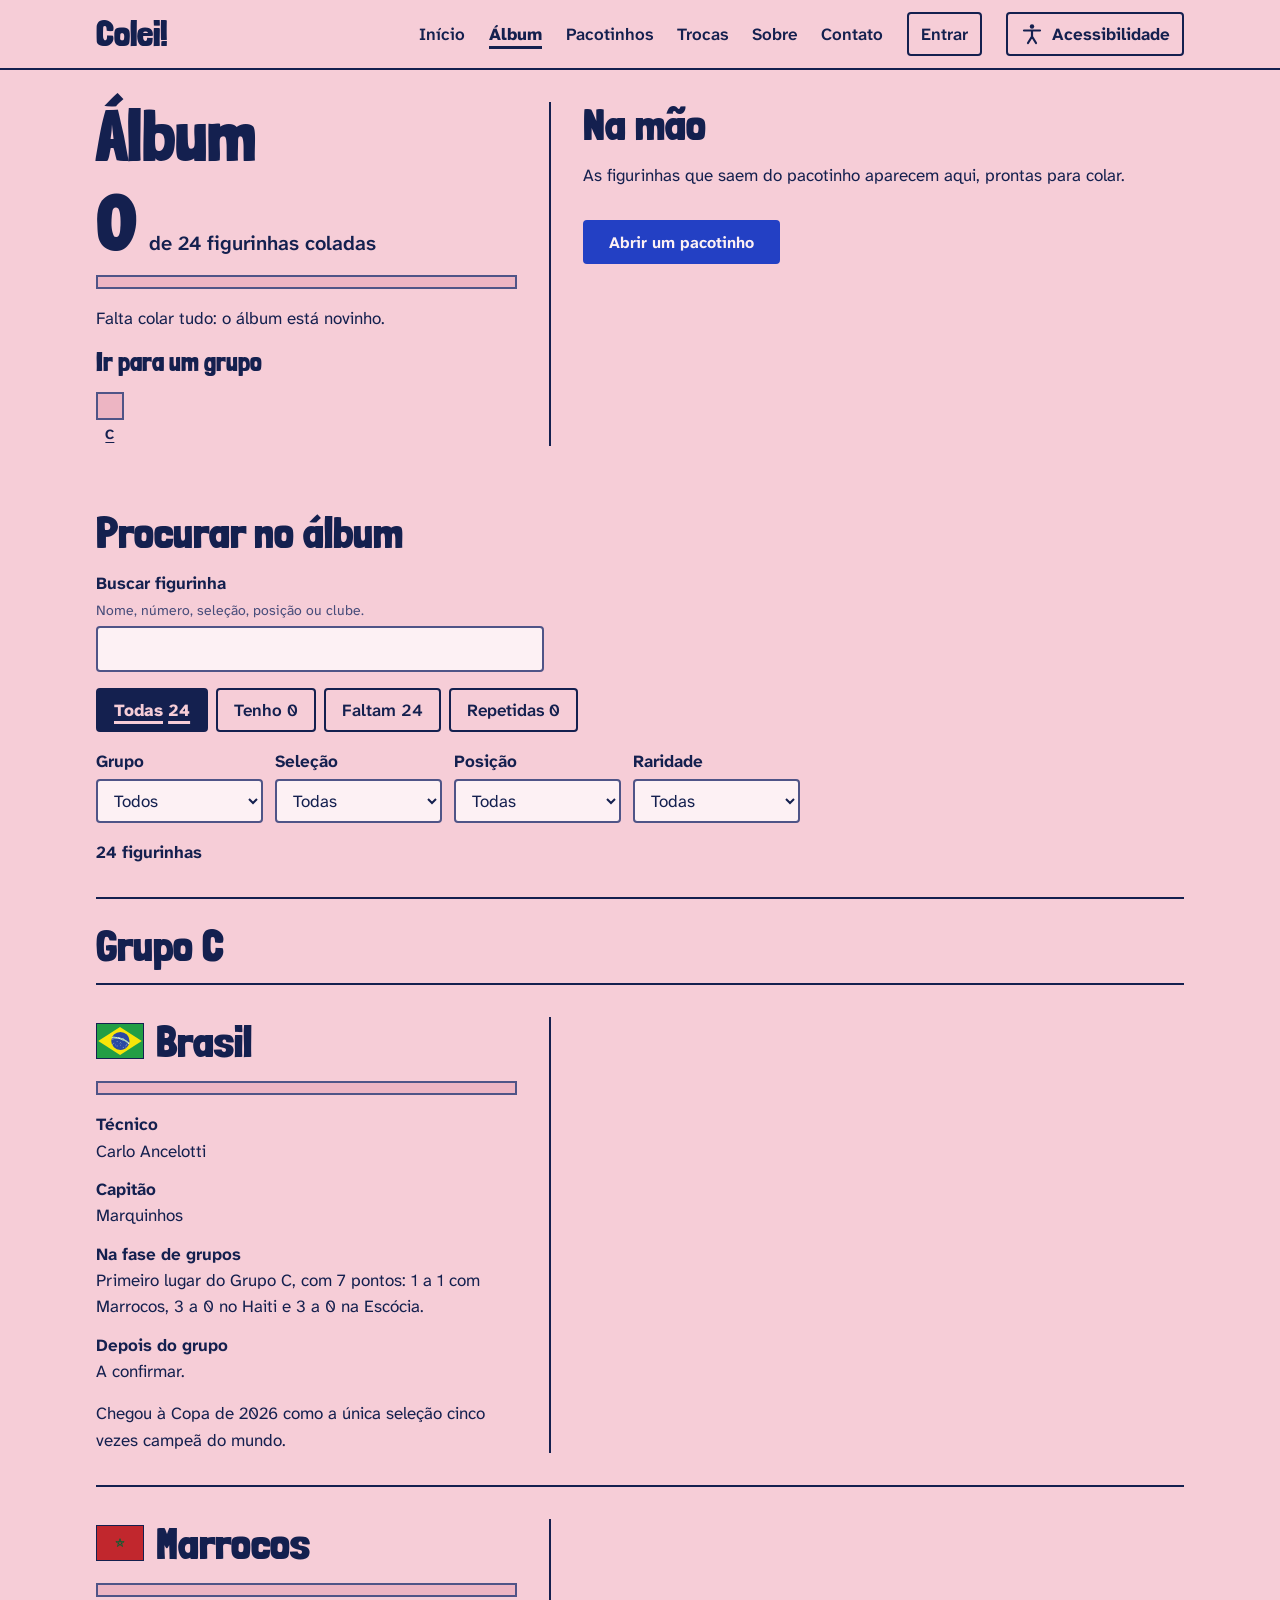
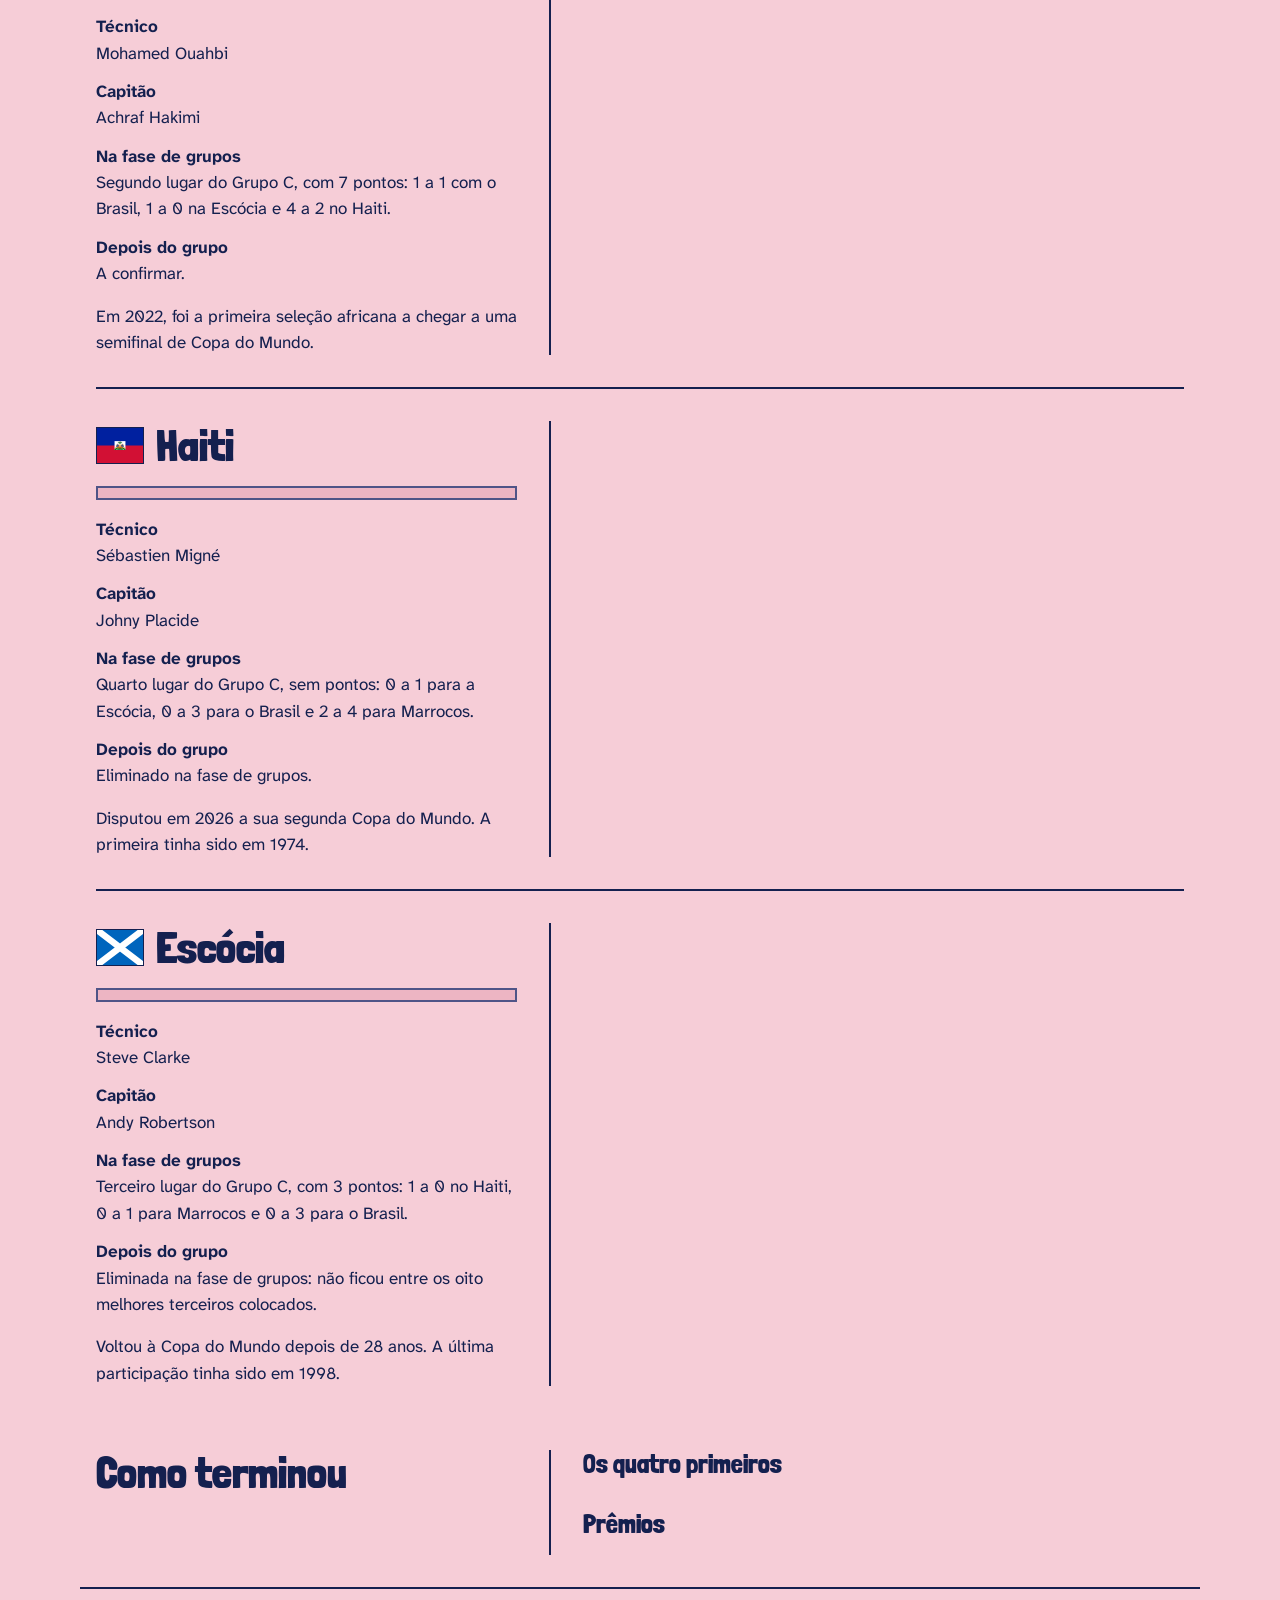
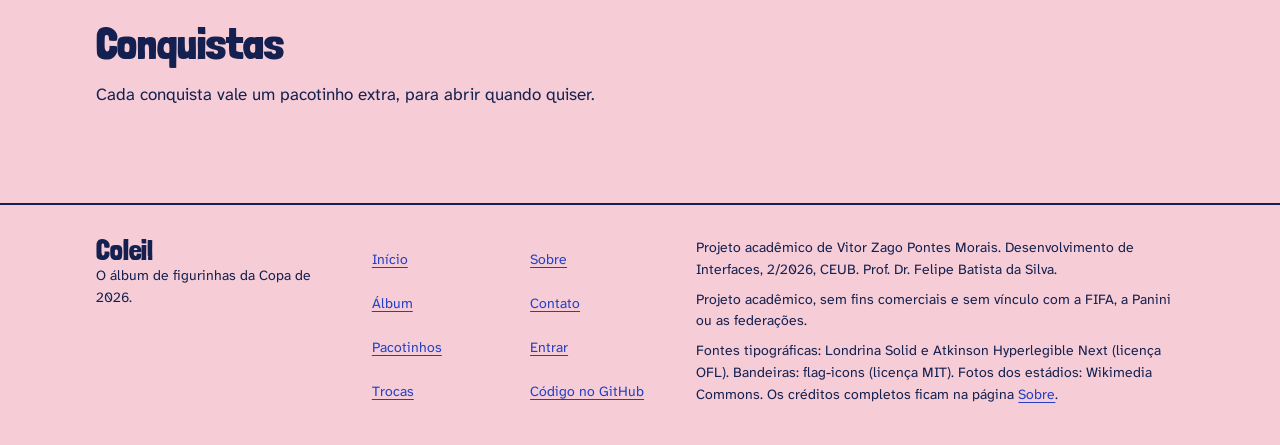
==== commit 6a6c6d55: "feat: índice de grupos e página Como terminou no álbum Co-Authored-By: Claude Fable 5.2 <noreply@ant" ====
--- a/album.html
+++ b/album.html
@@ -74,7 +74,13 @@
         <!-- A barra é só desenho: o número já está escrito acima. -->
         <div class="barra" aria-hidden="true"><span class="barra-cheia" id="placar-barra"></span></div>
         <p id="placar-texto">Falta colar tudo: o álbum está novinho.</p>
-        <p class="texto-apoio">Por enquanto o álbum tem só o Grupo C. Os outros 11 grupos chegam em uma próxima versão.</p>
+
+        <!-- ÍNDICE DOS GRUPOS. Cada casa leva ao grupo e enche conforme ele é colado.
+             As casas são montadas pelo js/album.js. -->
+        <nav class="fluxo" aria-labelledby="titulo-indice">
+          <h2 class="titulo-menor" id="titulo-indice">Ir para um grupo</h2>
+          <ol class="tira tira-indice" id="indice-grupos"></ol>
+        </nav>
         <noscript><p>O álbum precisa do JavaScript ligado no navegador para mostrar e colar as figurinhas.</p></noscript>
       </div>
 
@@ -139,6 +145,28 @@
         <p>Nenhuma figurinha combina com essa busca. Tente outra palavra ou limpe os filtros.</p>
       </div>
     </div>
+
+    <!-- COMO TERMINOU. A última página do álbum: o resultado da Copa.
+         Os textos são preenchidos pelo js/album.js, a partir do objeto COPA de js/dados.js. -->
+    <section class="largura secao" aria-labelledby="titulo-final">
+      <div class="dobra">
+        <div class="fluxo">
+          <h2 id="titulo-final">Como terminou</h2>
+          <p class="final-campea" id="final-campea"></p>
+          <p id="final-placar"></p>
+          <p id="final-onde"></p>
+          <p id="final-numeros"></p>
+        </div>
+
+        <div class="fluxo">
+          <h3>Os quatro primeiros</h3>
+          <ol class="podio" id="final-podio"></ol>
+          <p id="final-terceiro"></p>
+          <h3>Prêmios</h3>
+          <dl class="selecao-dados" id="final-premios"></dl>
+        </div>
+      </div>
+    </section>
 
     <!-- CONQUISTAS. Cada uma vale um pacotinho extra. -->
     <section class="largura secao fluxo" aria-labelledby="titulo-conquistas">
--- a/css/paginas.css
+++ b/css/paginas.css
@@ -161,6 +161,59 @@
   font-weight: 900;
   font-size: 5rem;
   line-height: 0.9;
+}
+
+/* Índice dos grupos: a tira de 12 casas, cada casa é um link para o grupo */
+.tira-indice a {
+  display: flex;
+  flex-direction: column;
+  align-items: center;
+  gap: var(--espaco-1);
+  width: 100%;
+  color: var(--cor-texto);
+}
+
+.tira-indice a:hover .tira-quadro {
+  border-color: var(--cor-acao);
+  border-width: 3px;
+}
+
+/* Como terminou: a seleção campeã em destaque e os quatro primeiros em lista */
+.final-campea {
+  display: flex;
+  flex-wrap: wrap;
+  align-items: center;
+  gap: var(--espaco-2) var(--espaco-3);
+  font-family: var(--fonte-destaque);
+  font-weight: 900;
+  font-size: var(--titulo-3);
+  line-height: 1.1;
+}
+
+.podio {
+  list-style: none;
+  padding: 0;
+  display: grid;
+  gap: var(--espaco-2);
+}
+
+.podio > li {
+  display: flex;
+  align-items: center;
+  gap: var(--espaco-3);
+  font-weight: 700;
+}
+
+.podio-lugar {
+  min-width: 2ch;
+  font-family: var(--fonte-destaque);
+  font-weight: 900;
+  font-size: var(--titulo-3);
+  line-height: 1;
+}
+
+.podio .bandeirinha {
+  width: 2.25rem;
 }
 
 /* Bandeja: as figurinhas na mão, cada uma com o seu botão "Colar" embaixo */
@@ -377,6 +430,29 @@
   font-size: var(--texto-pequeno);
 }
 
+/* O resumo da gaveta "Ver os números que faltam": área de toque de 44 px */
+#faltam-gaveta summary {
+  min-height: 2.75rem;
+  display: flex;
+  align-items: center;
+  gap: var(--espaco-2);
+  color: var(--cor-acao);
+  font-weight: 700;
+  text-decoration: underline;
+  text-underline-offset: 0.18em;
+  cursor: pointer;
+}
+
+/* Um sinal de mais ou de menos na frente mostra se a gaveta está fechada ou aberta */
+#faltam-gaveta summary::before {
+  content: "+";
+  font-weight: 800;
+}
+
+#faltam-gaveta[open] summary::before {
+  content: "−";
+}
+
 /* A lista pronta ocupa o cartão inteiro */
 .bilhete .campo {
   max-width: none;
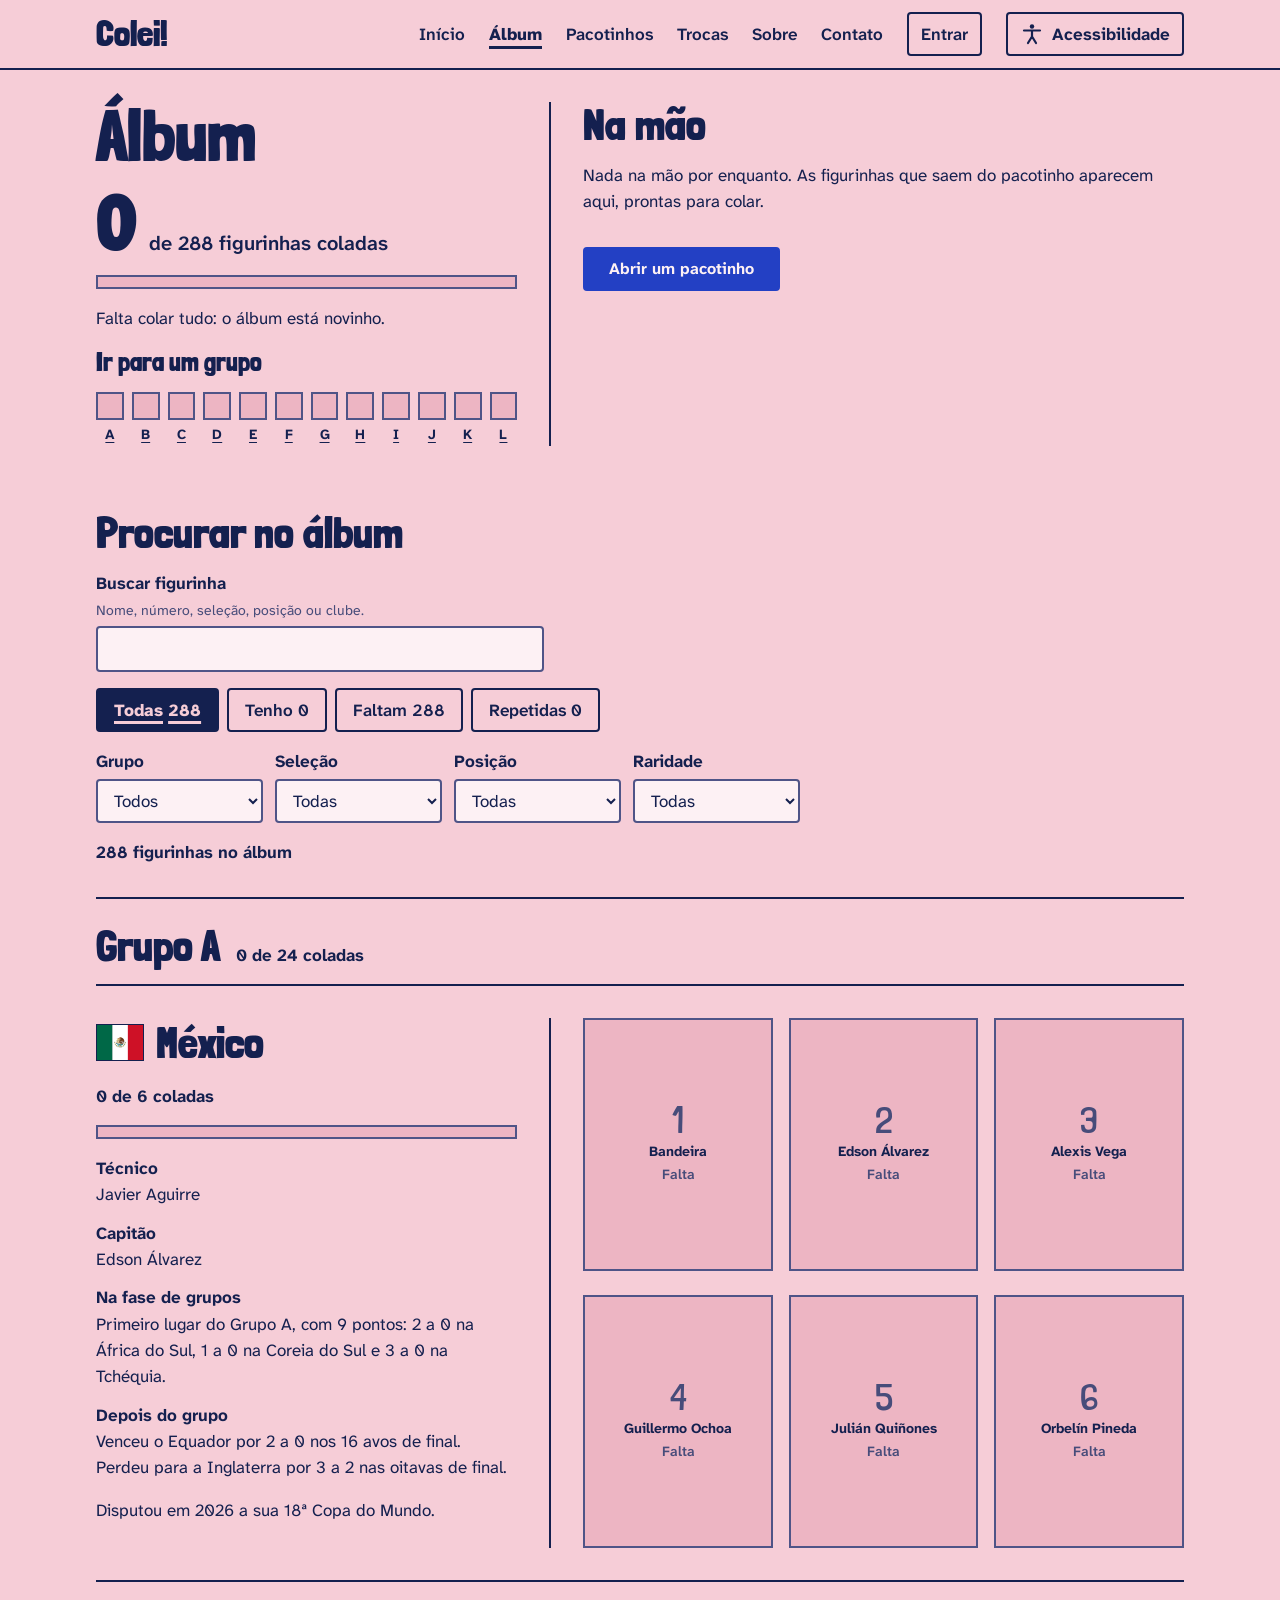
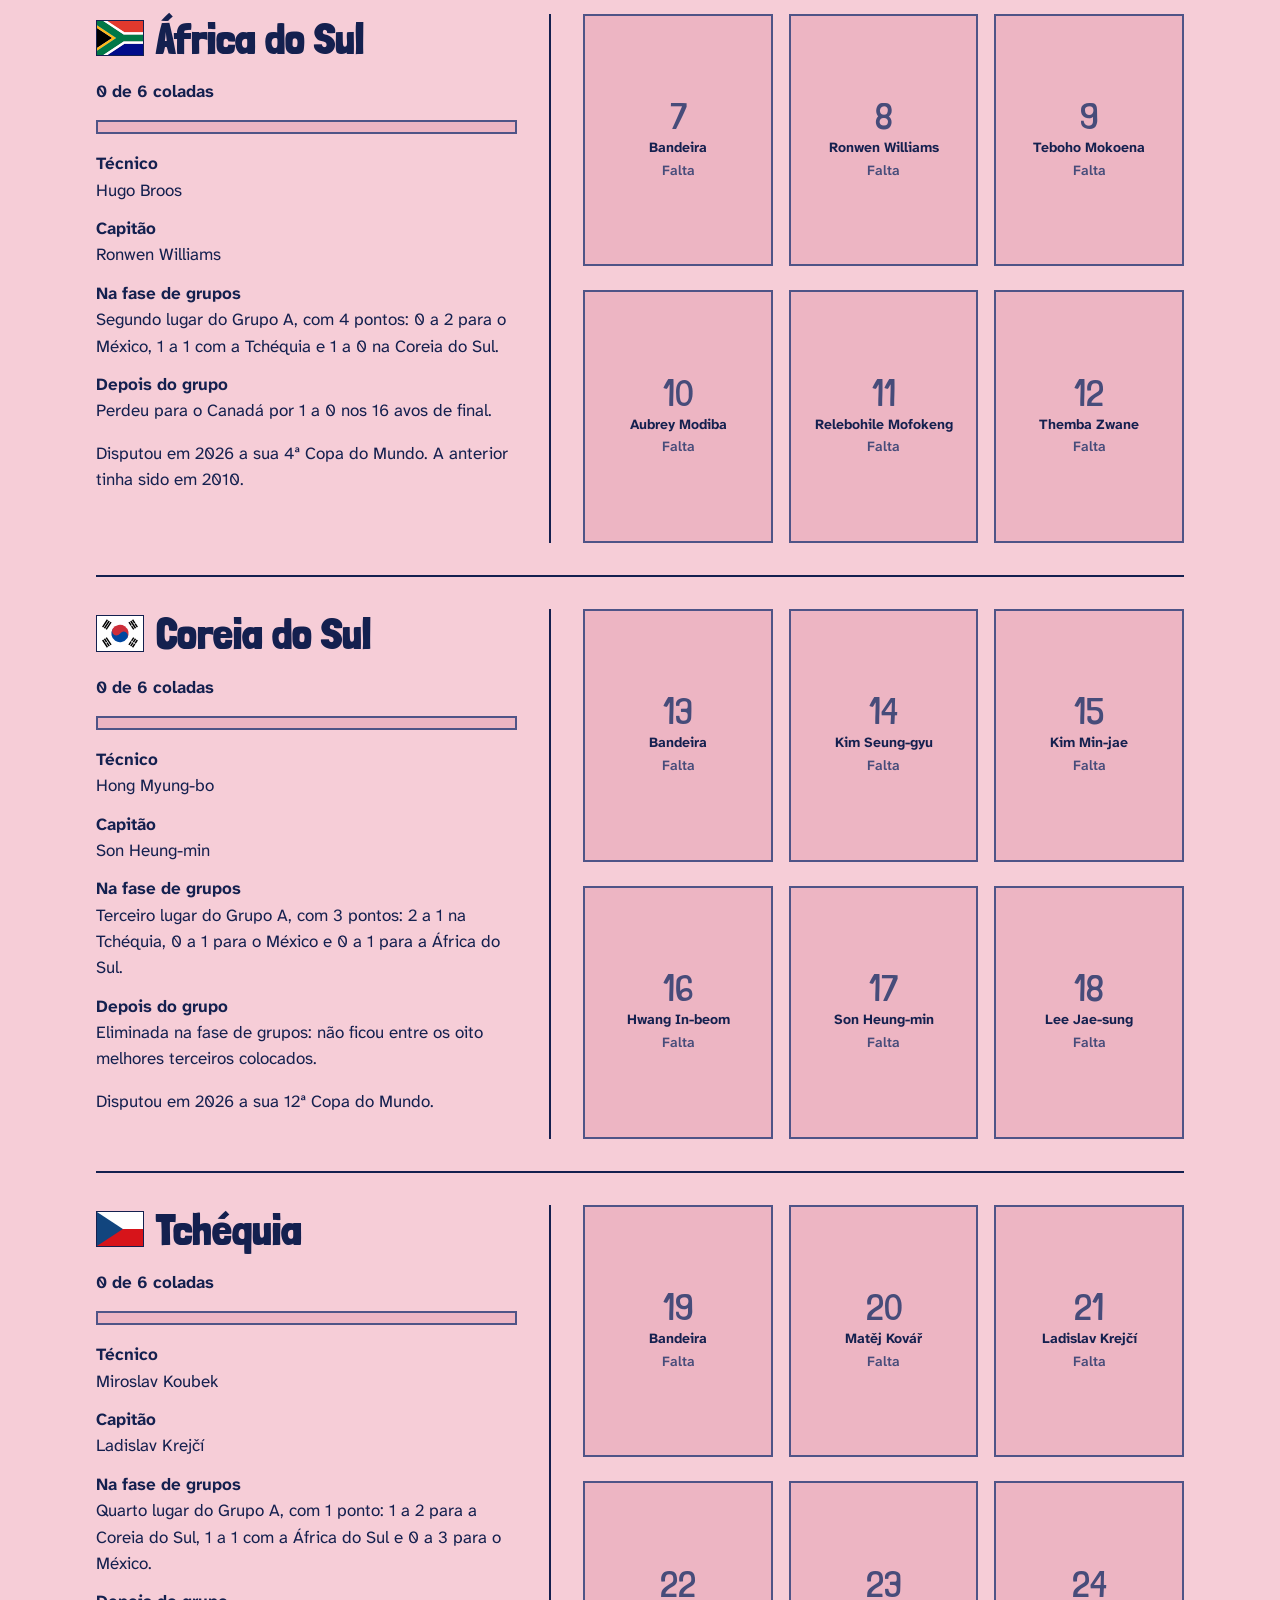
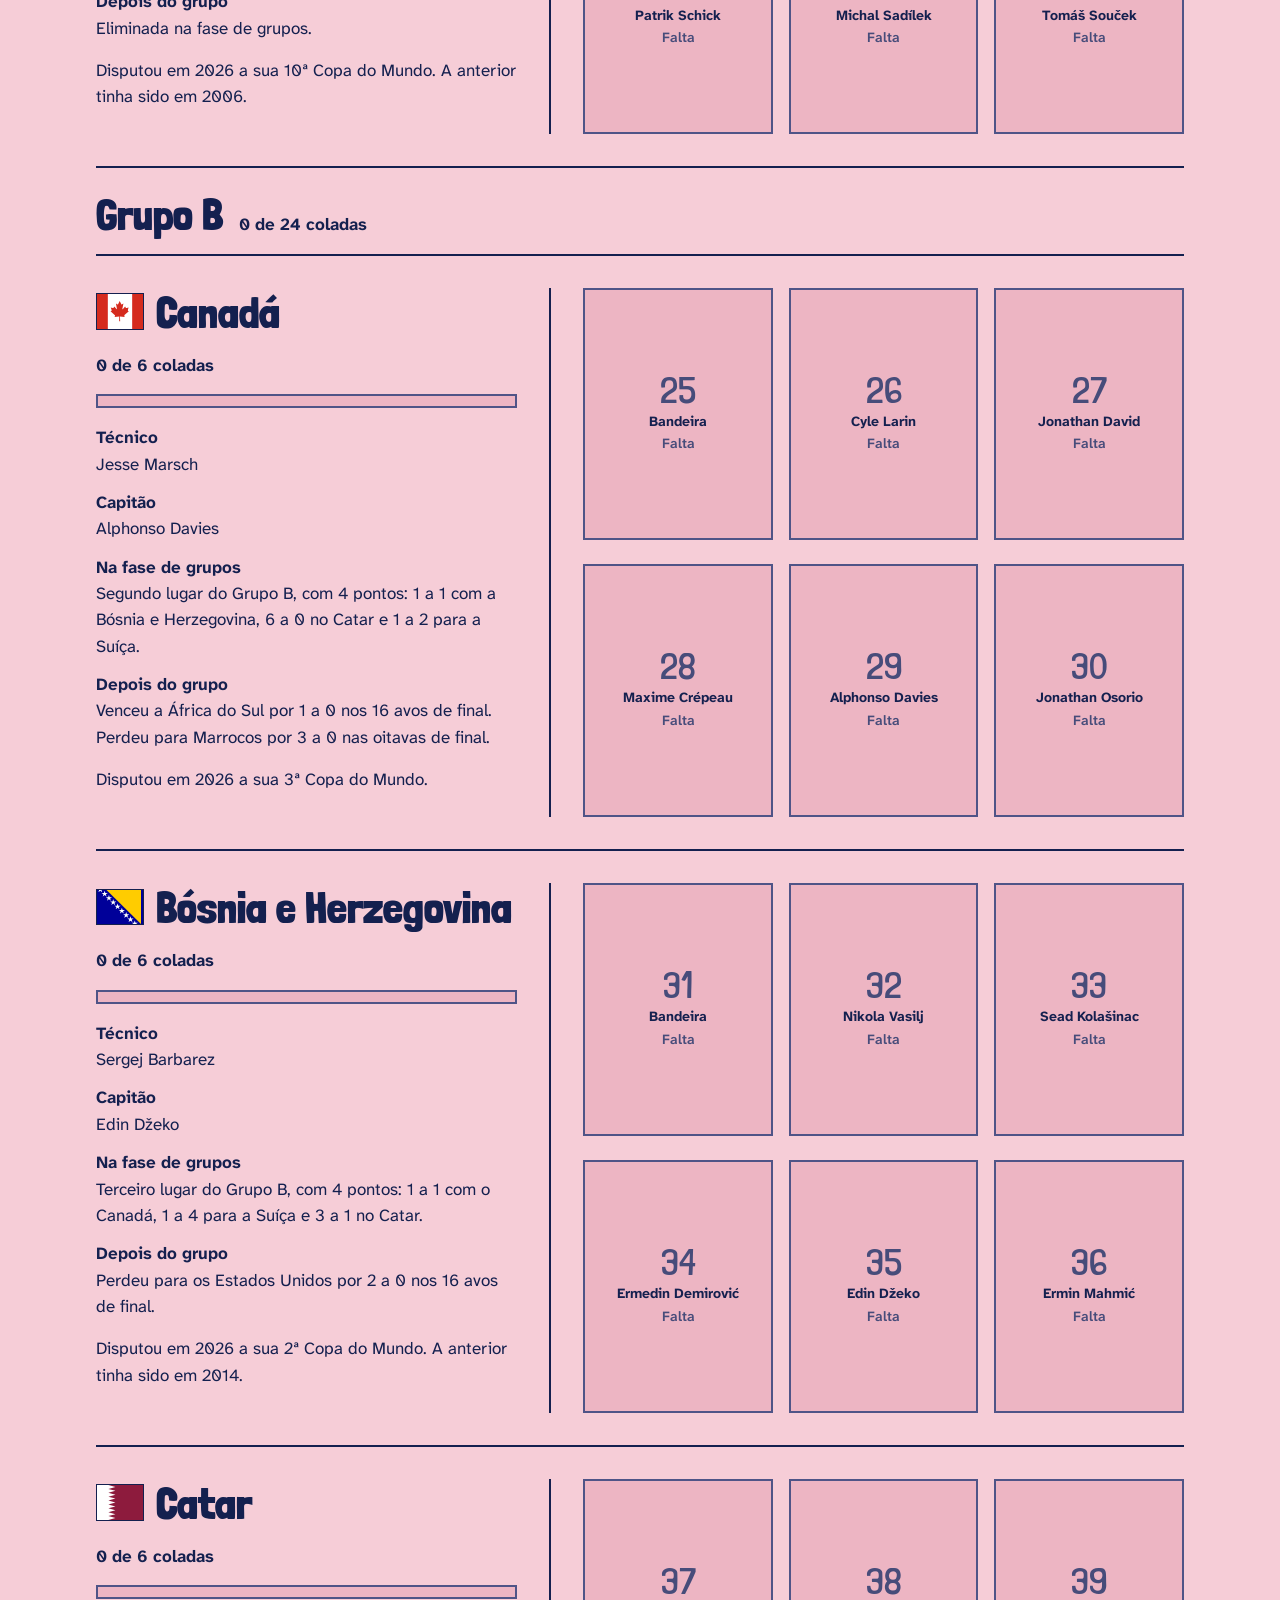
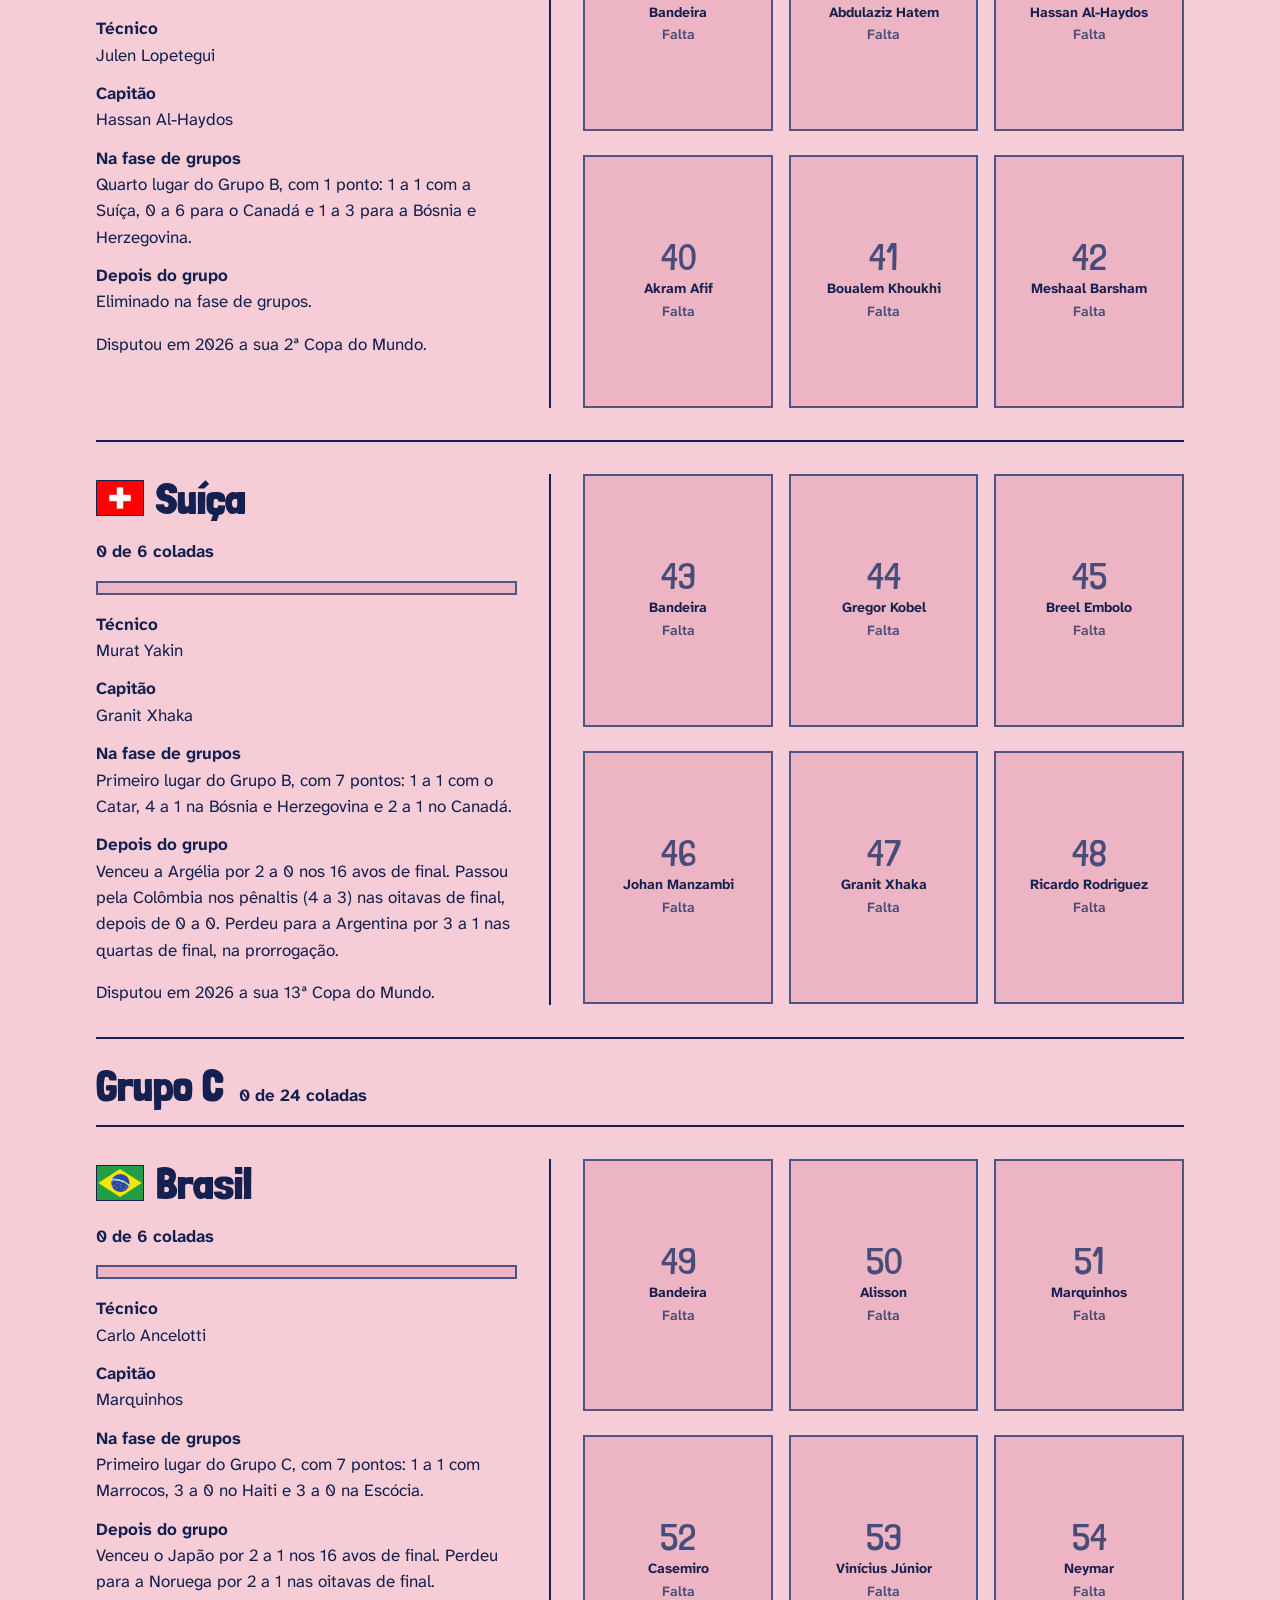
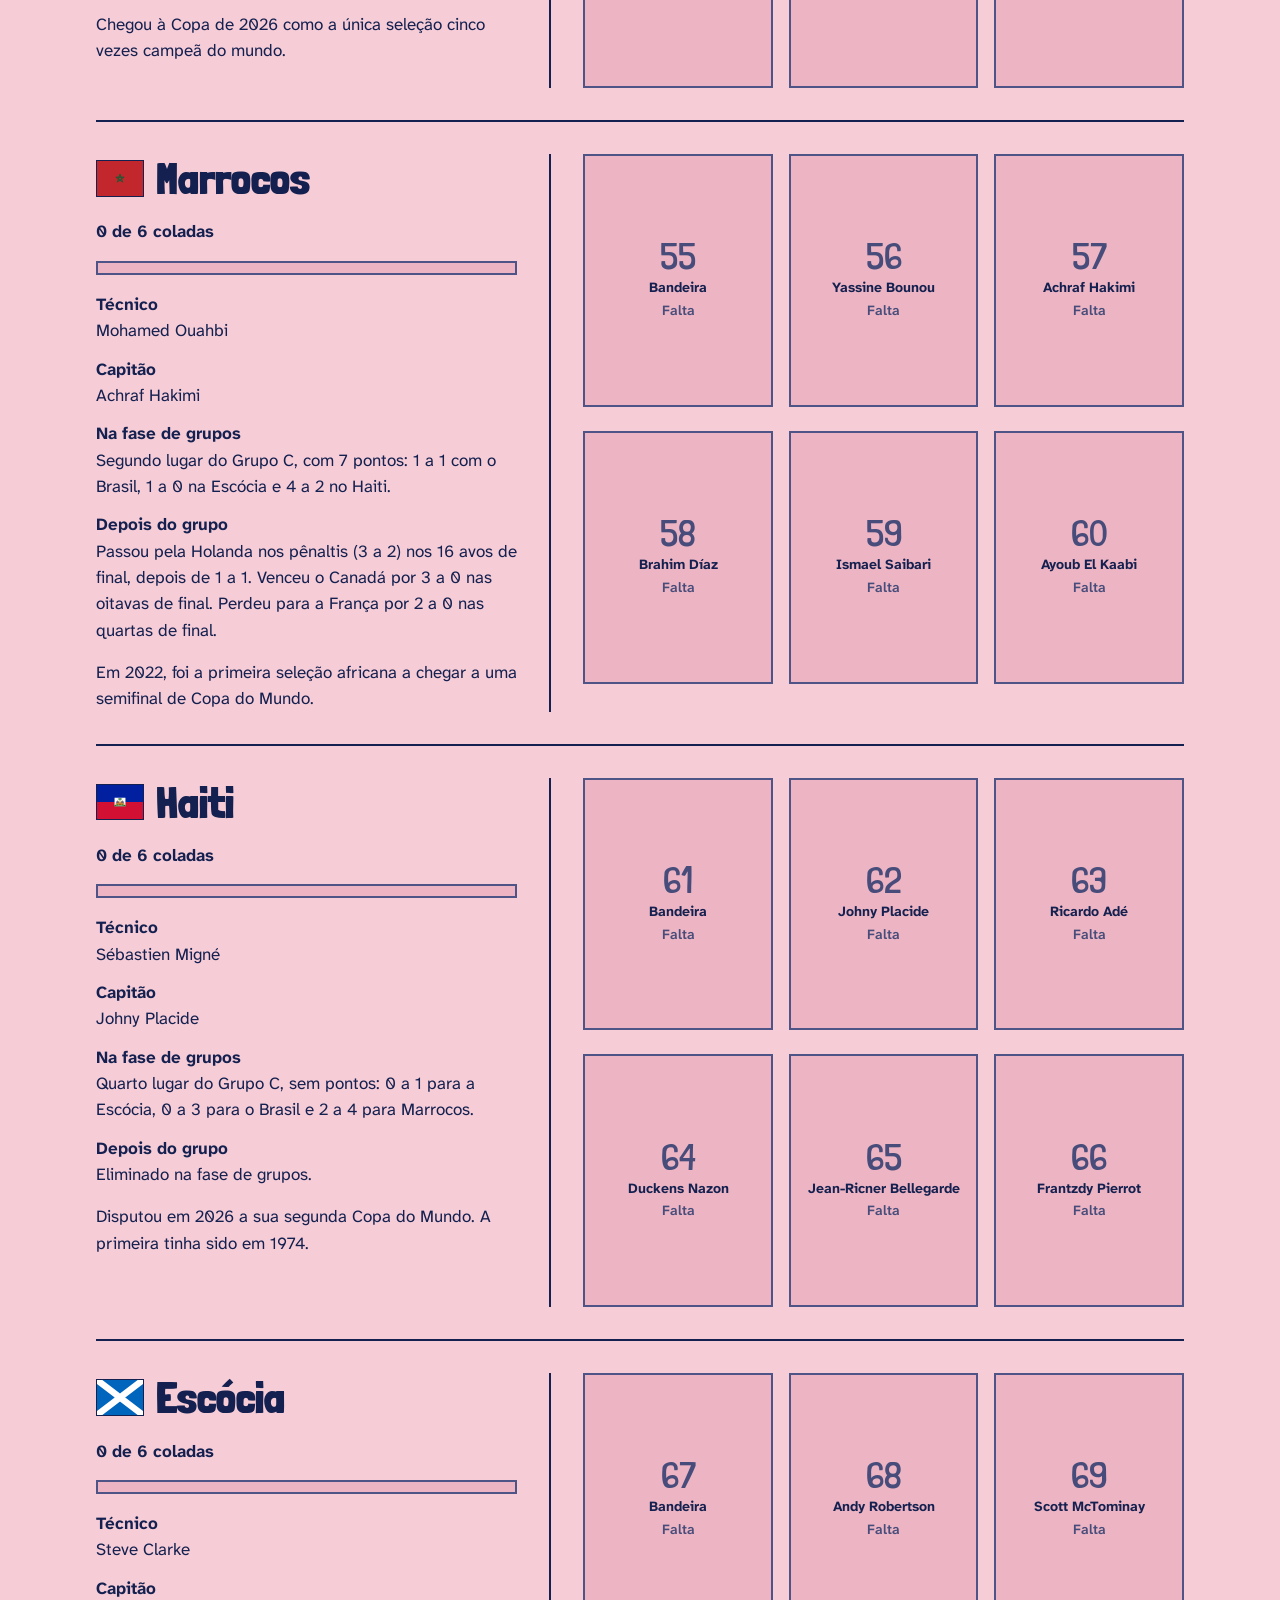
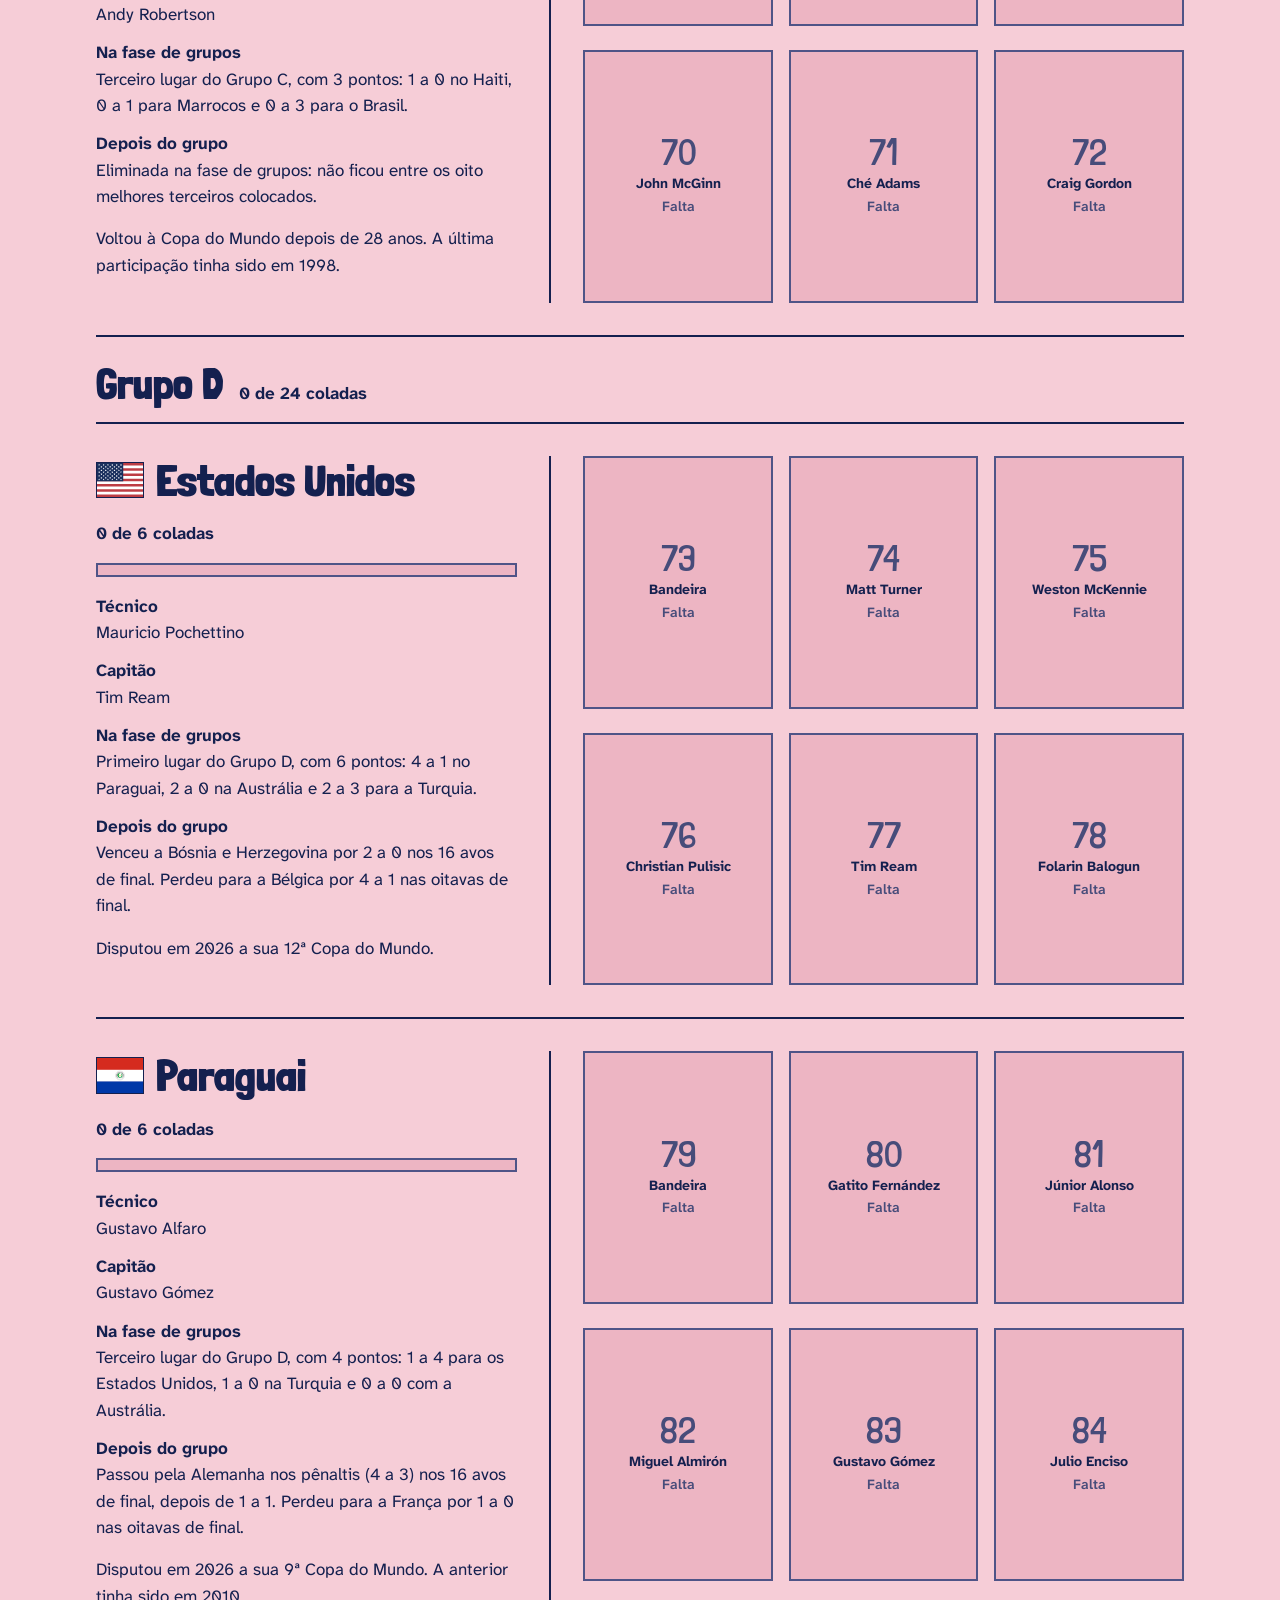
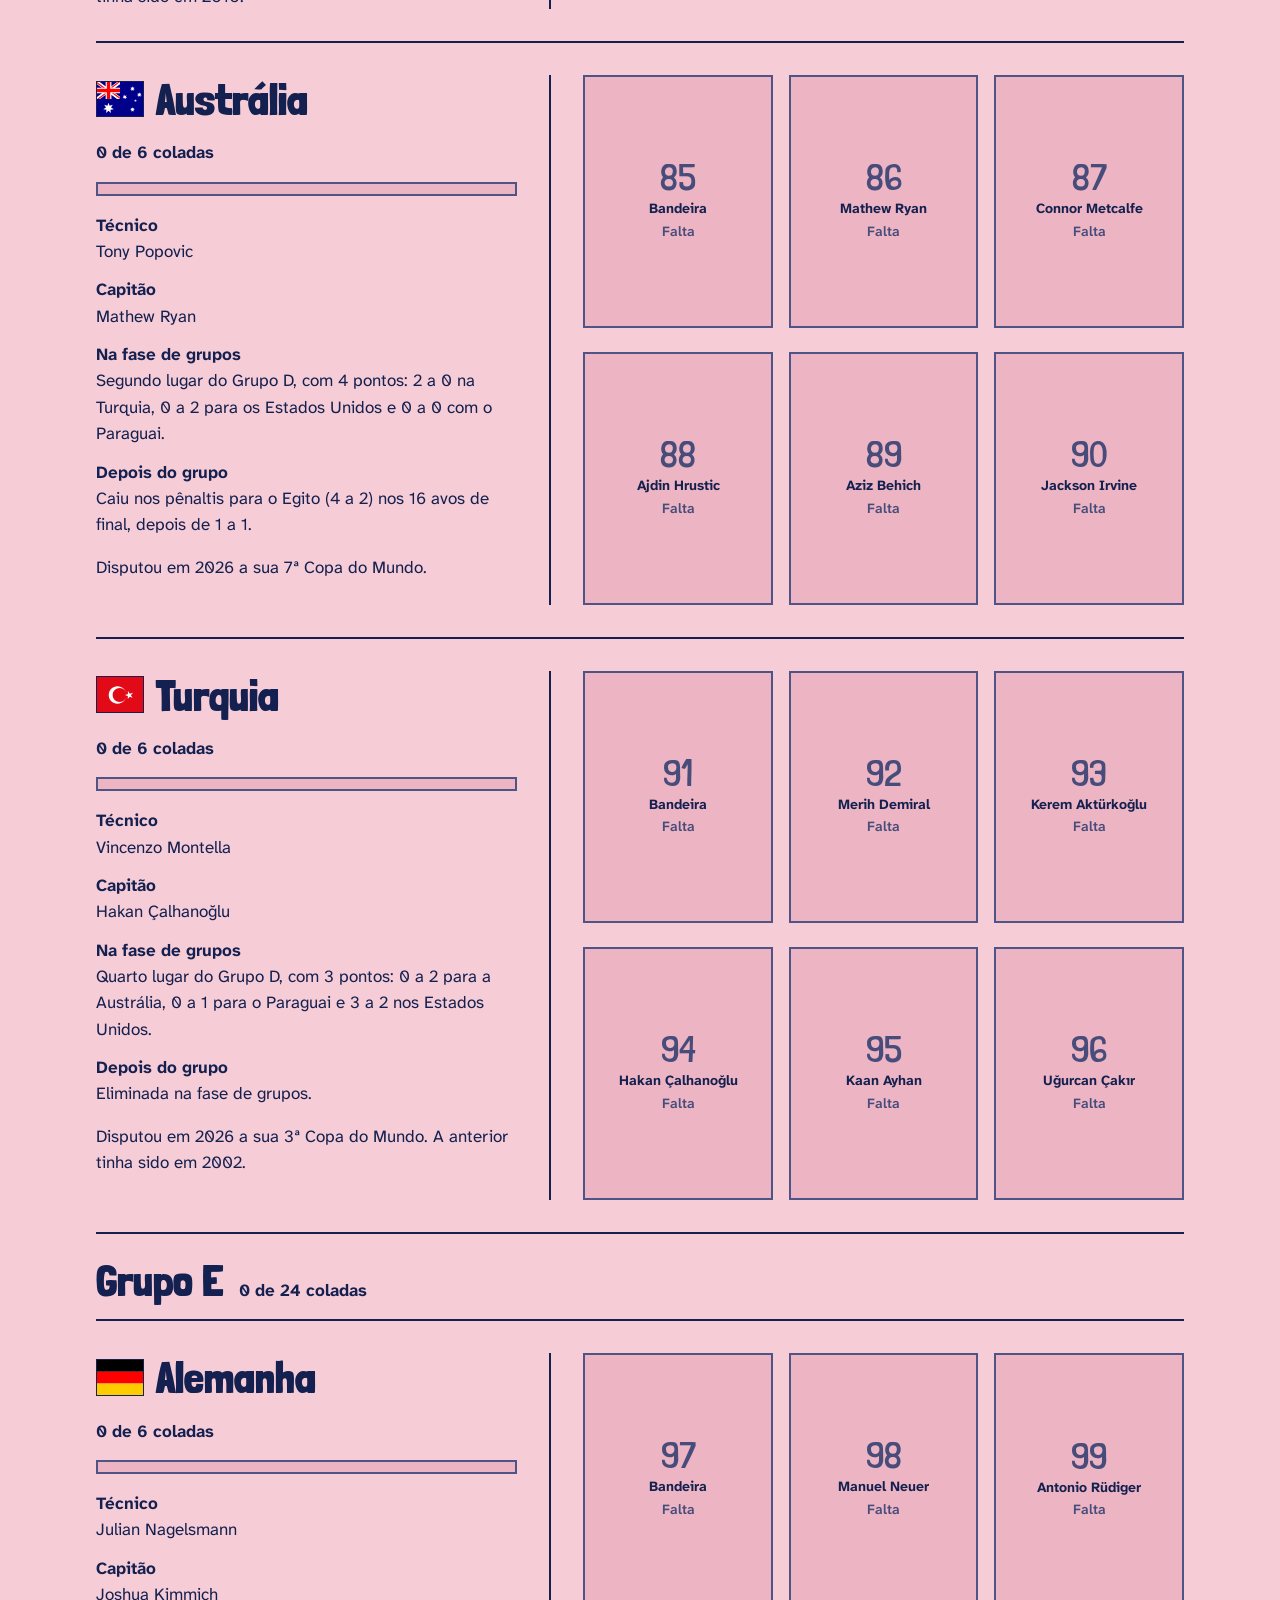
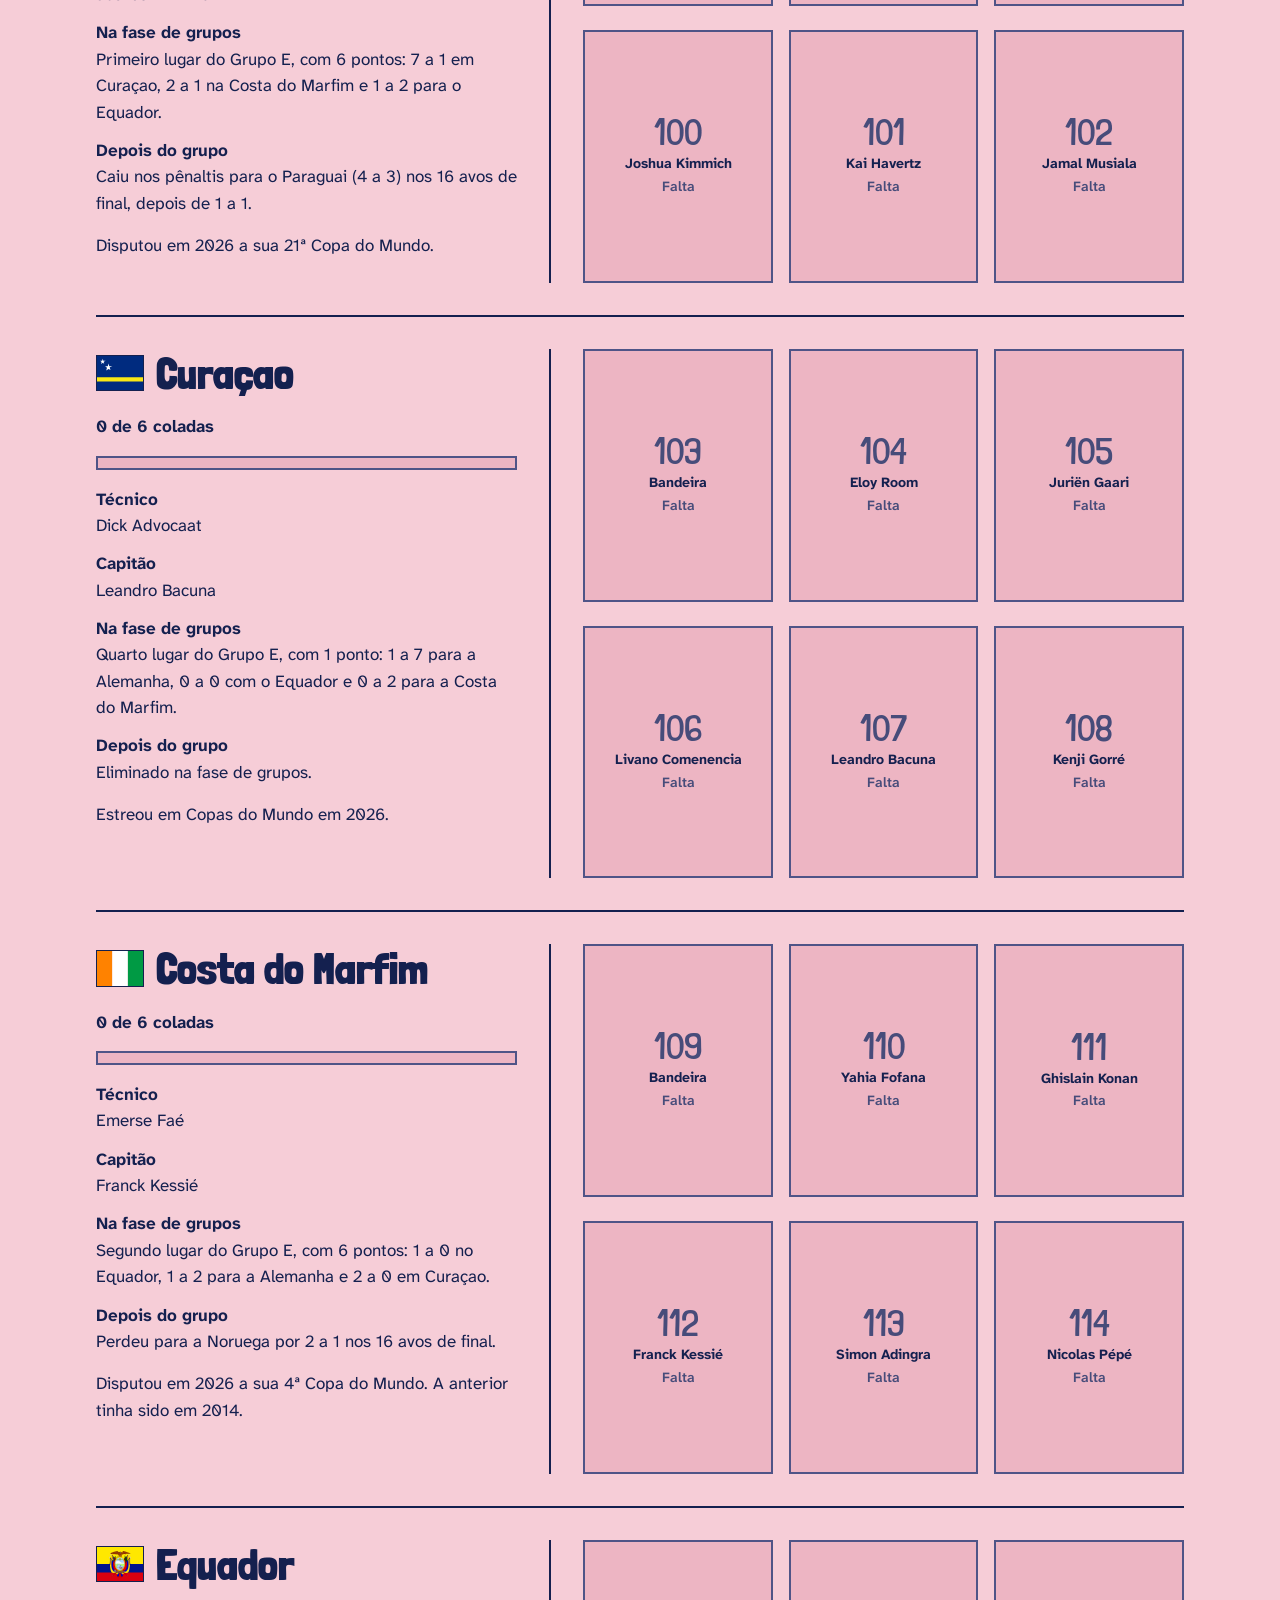
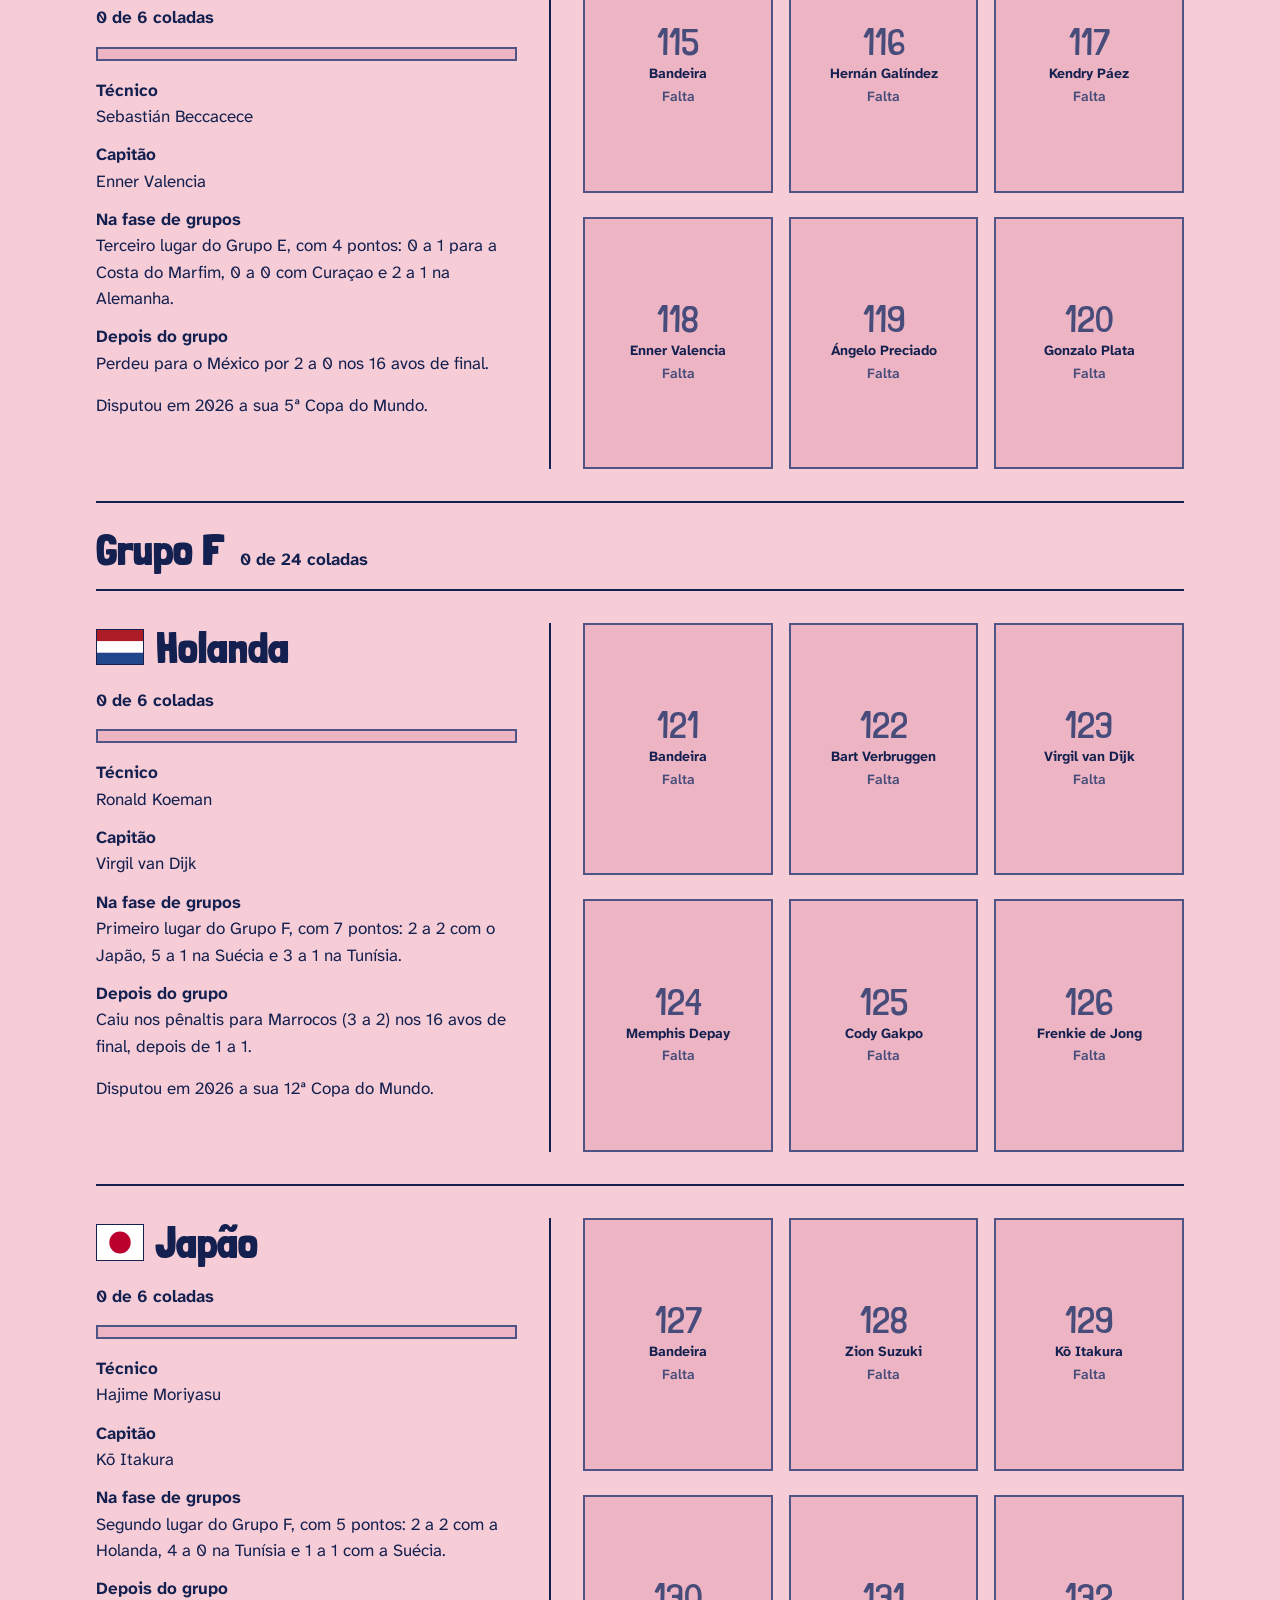
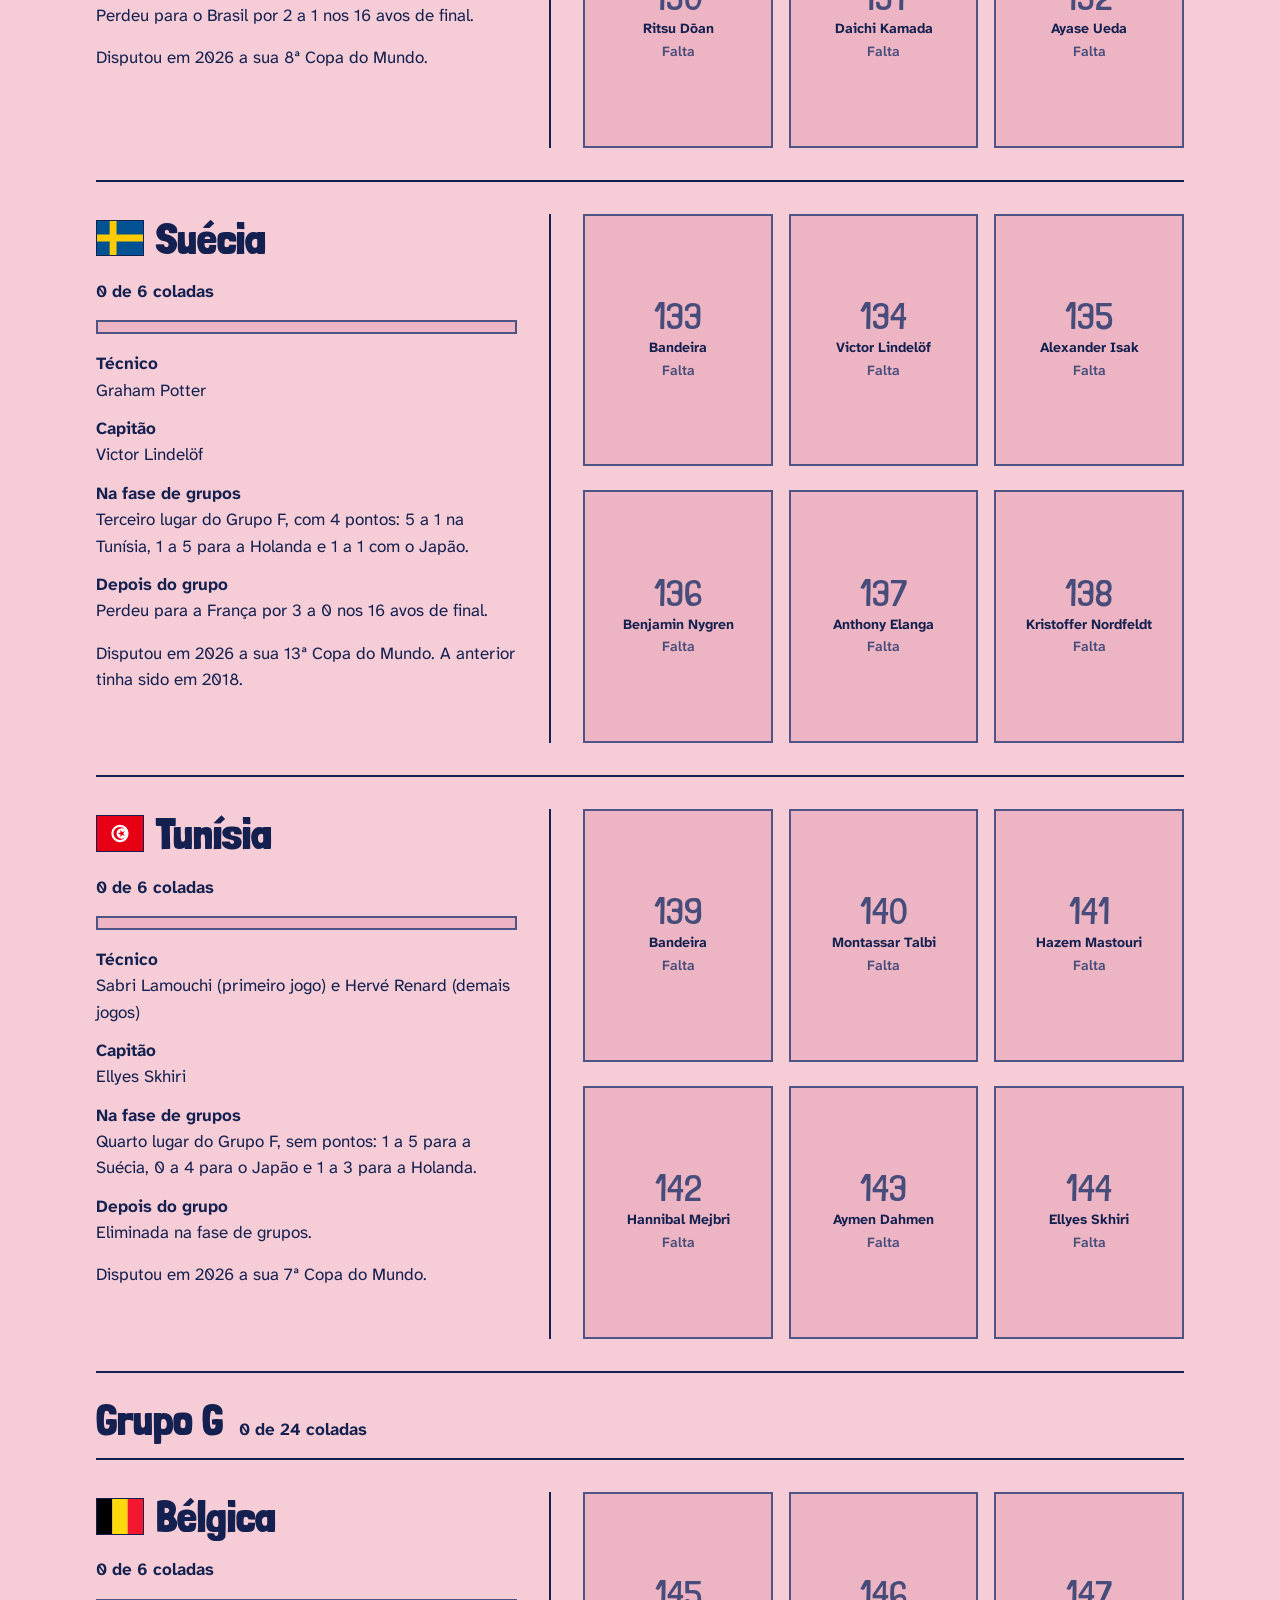
==== commit 4620996e: "docs: link do site publicado no rodapé, na página Sobre e no README" ====
--- a/album.html
+++ b/album.html
@@ -204,6 +204,7 @@
           <li><a href="contato.html">Contato</a></li>
           <li><a href="login.html">Entrar</a></li>
           <li><a href="https://github.com/vitorzago1/album-copa-2026">Código no GitHub</a></li>
+          <li><a href="https://vitorzago1.github.io/album-copa-2026/">Site publicado</a></li>
         </ul>
       </nav>
 
--- a/css/base.css
+++ b/css/base.css
@@ -89,6 +89,9 @@
 button, input, select, textarea {
   font: inherit;   /* campos e botões usam a mesma letra do resto da página */
   color: inherit;
+  /* e acompanham a opção "Mais espaço no texto" do painel de acessibilidade */
+  letter-spacing: inherit;
+  word-spacing: inherit;
 }
 
 /* O atributo "hidden" do HTML esconde um elemento. Sem esta regra, qualquer
--- a/css/paginas.css
+++ b/css/paginas.css
@@ -139,7 +139,14 @@
 /* O recado fica preso no pé da tela. Esta folga faz o navegador parar a
    rolagem um pouco antes, para o recado nunca cobrir o que está em foco. */
 html {
-  scroll-padding-bottom: 7rem;
+  scroll-padding-bottom: 10rem;
+}
+
+/* Enquanto o recado está na tela, a página ganha um espaço a mais no fim.
+   Sem ele, os últimos links do rodapé não teriam para onde subir e ficariam
+   embaixo do recado. (A classe é posta e tirada pelo js/album.js.) */
+.com-recado {
+  padding-bottom: 10rem;
 }
 
 .album-topo {
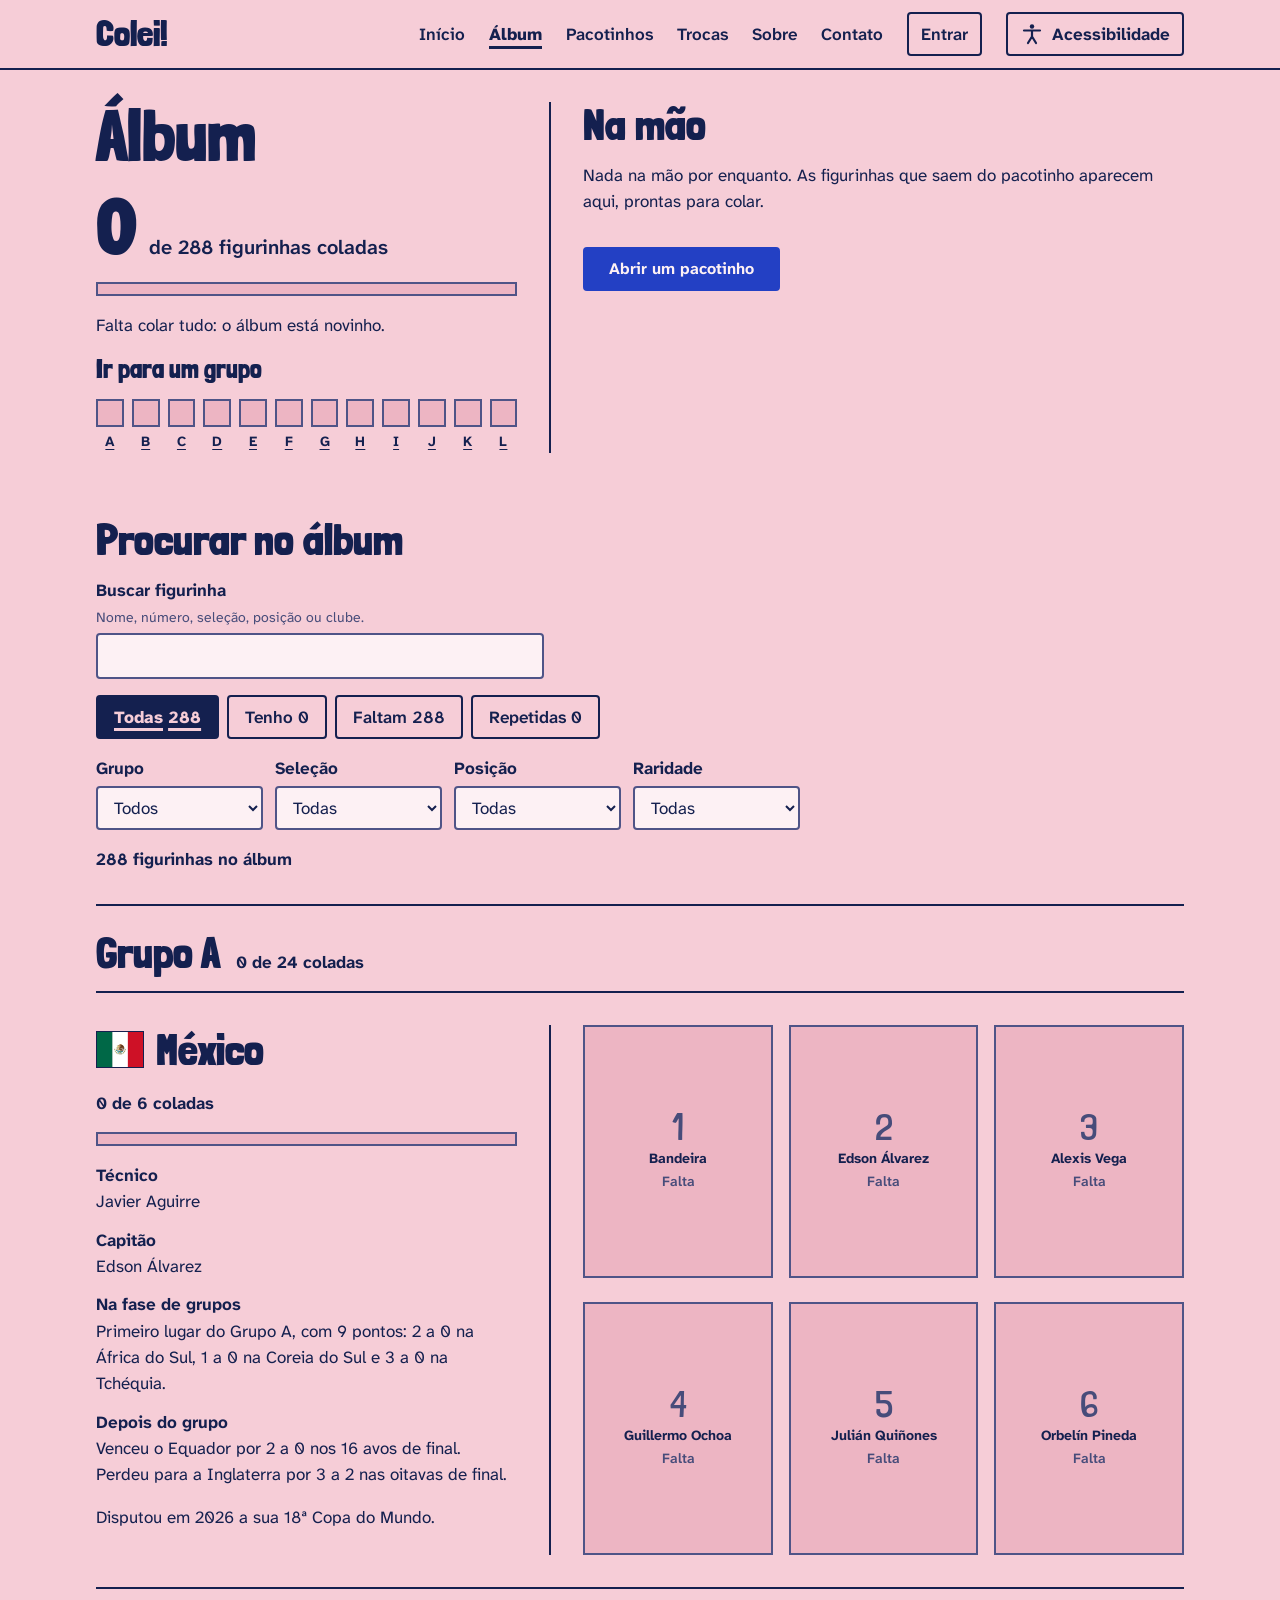
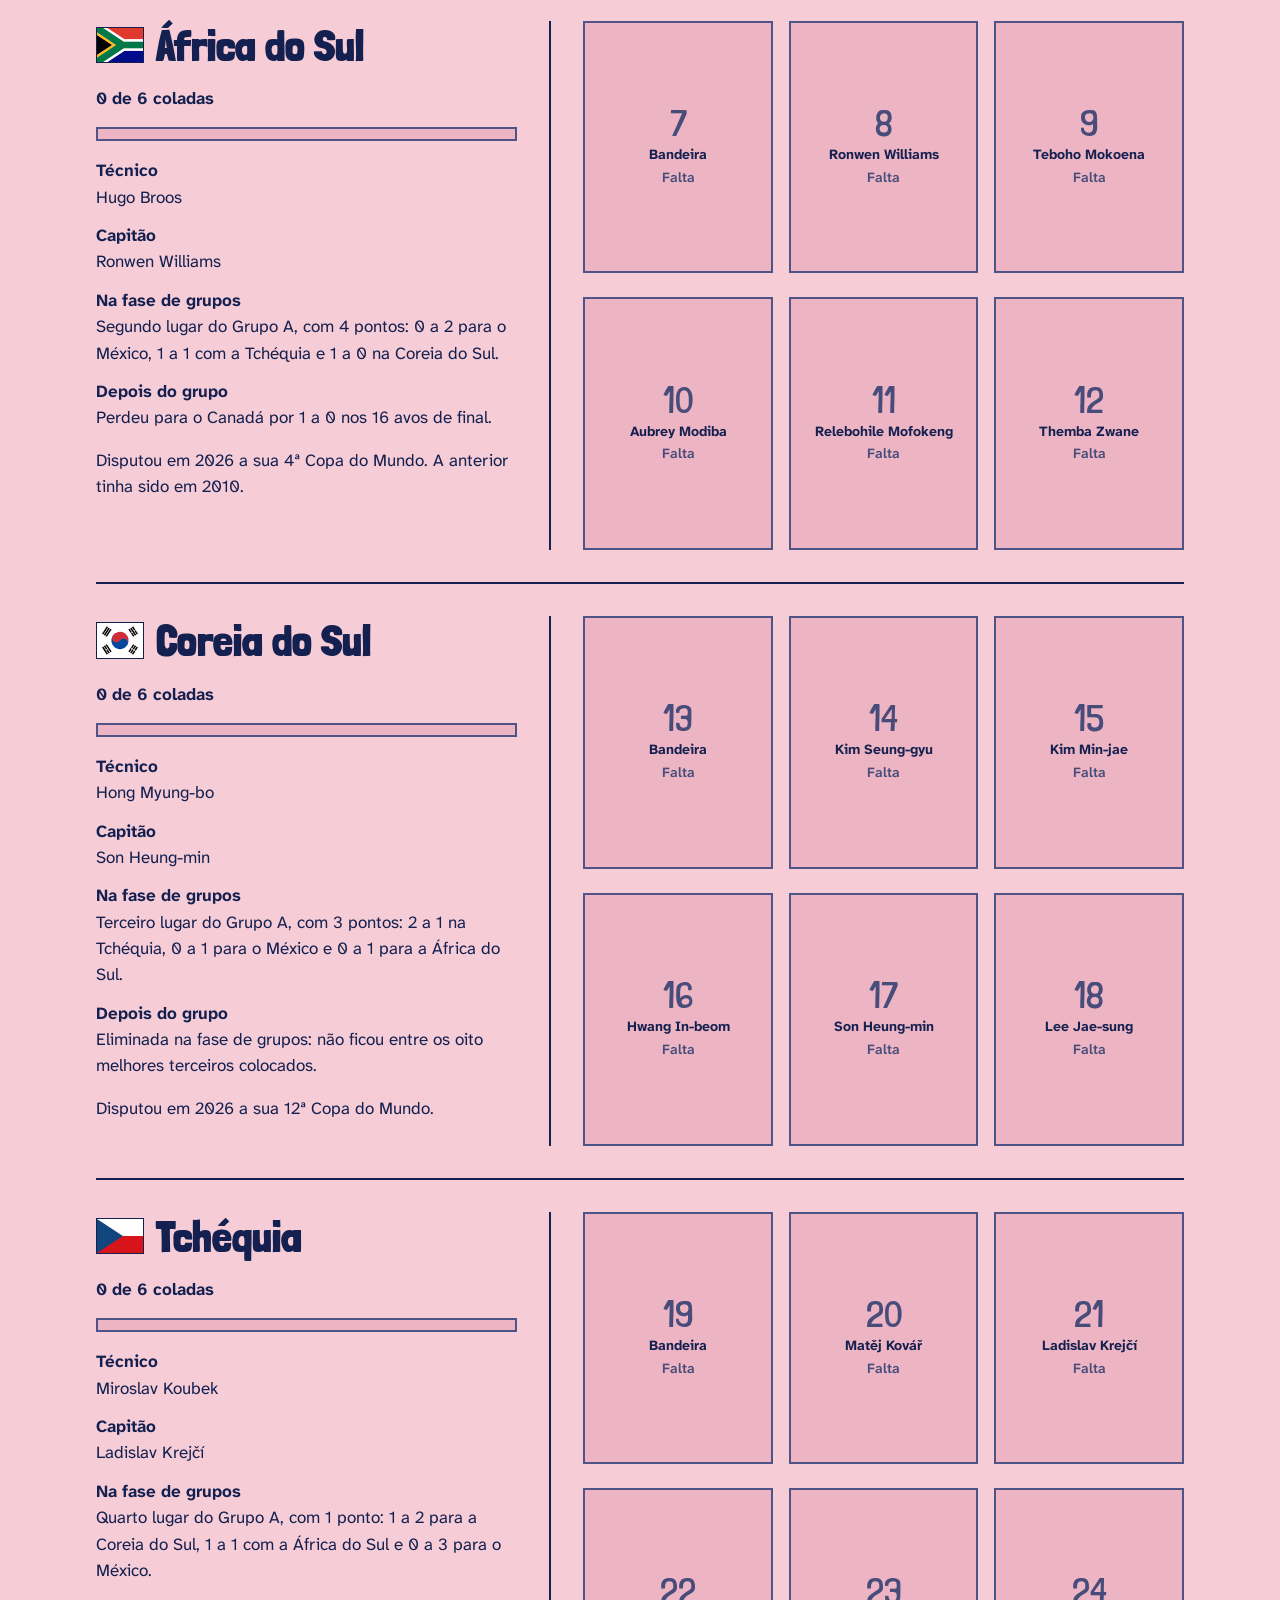
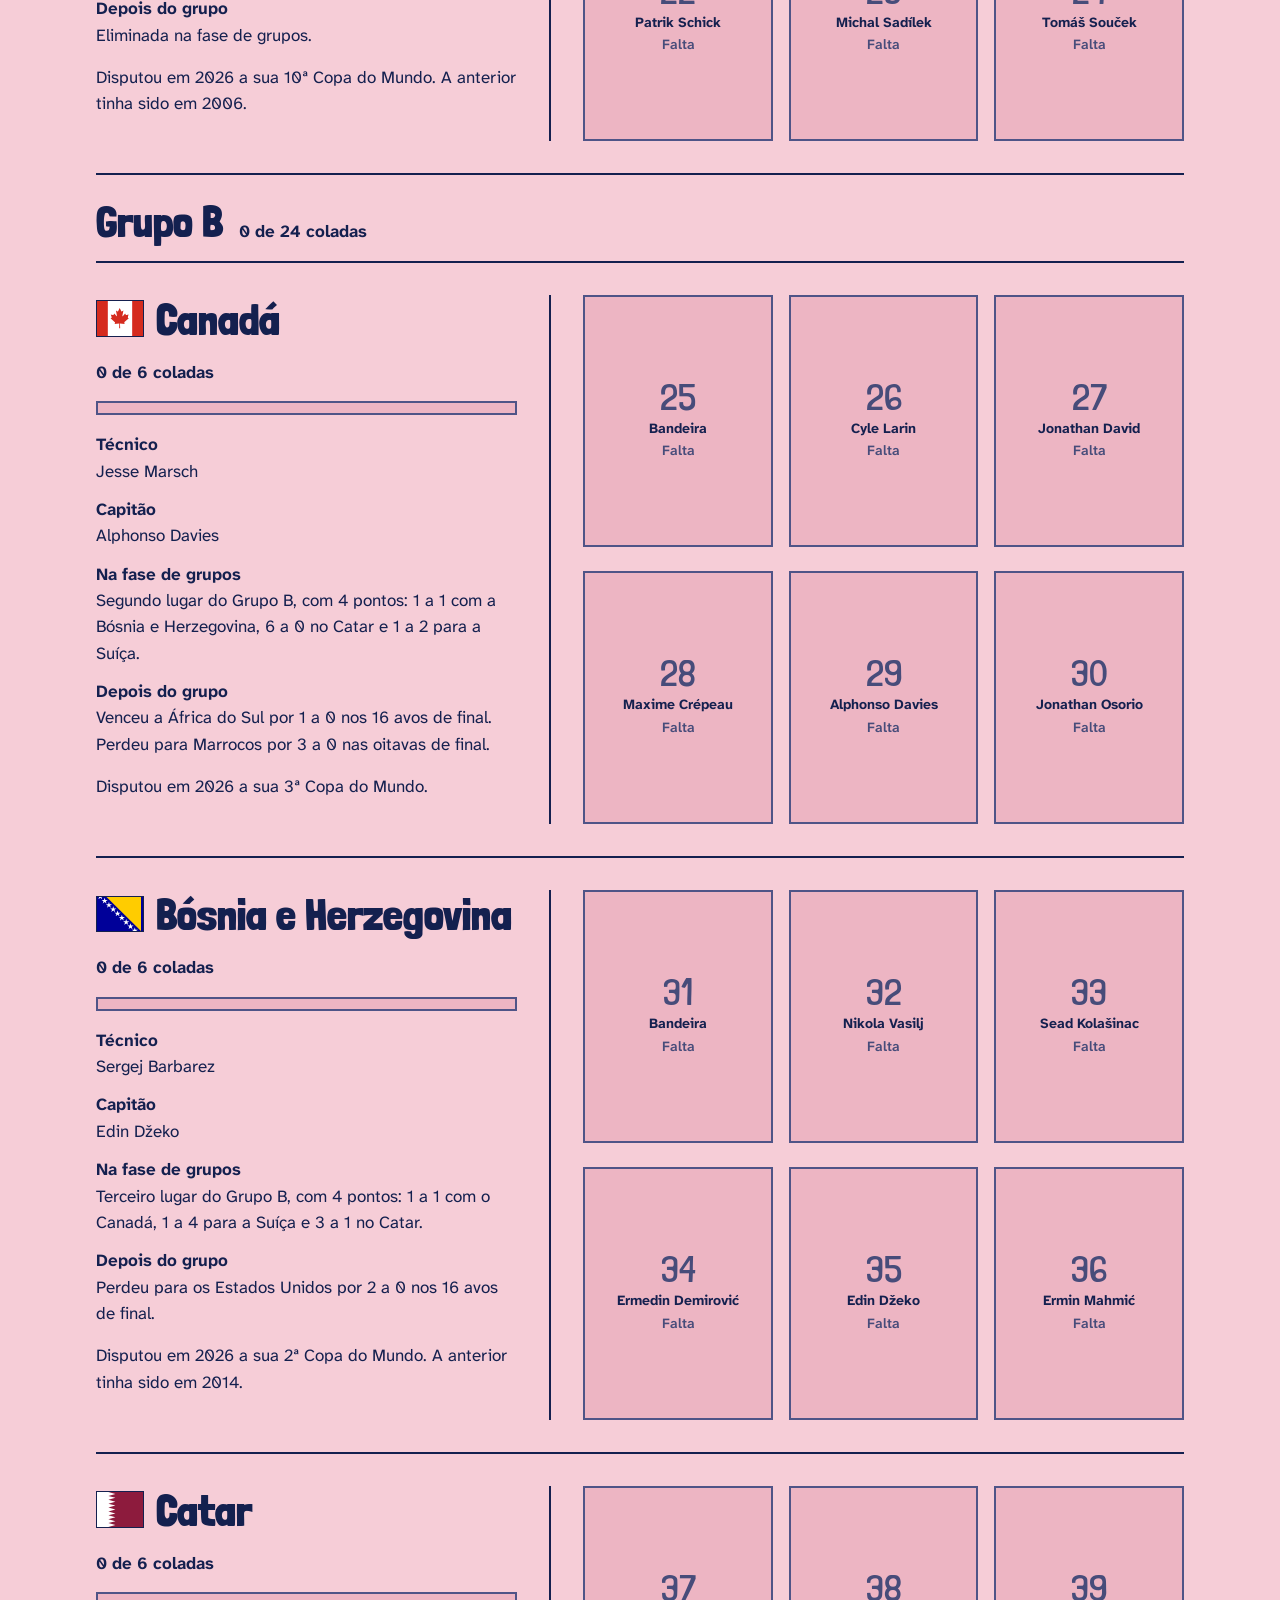
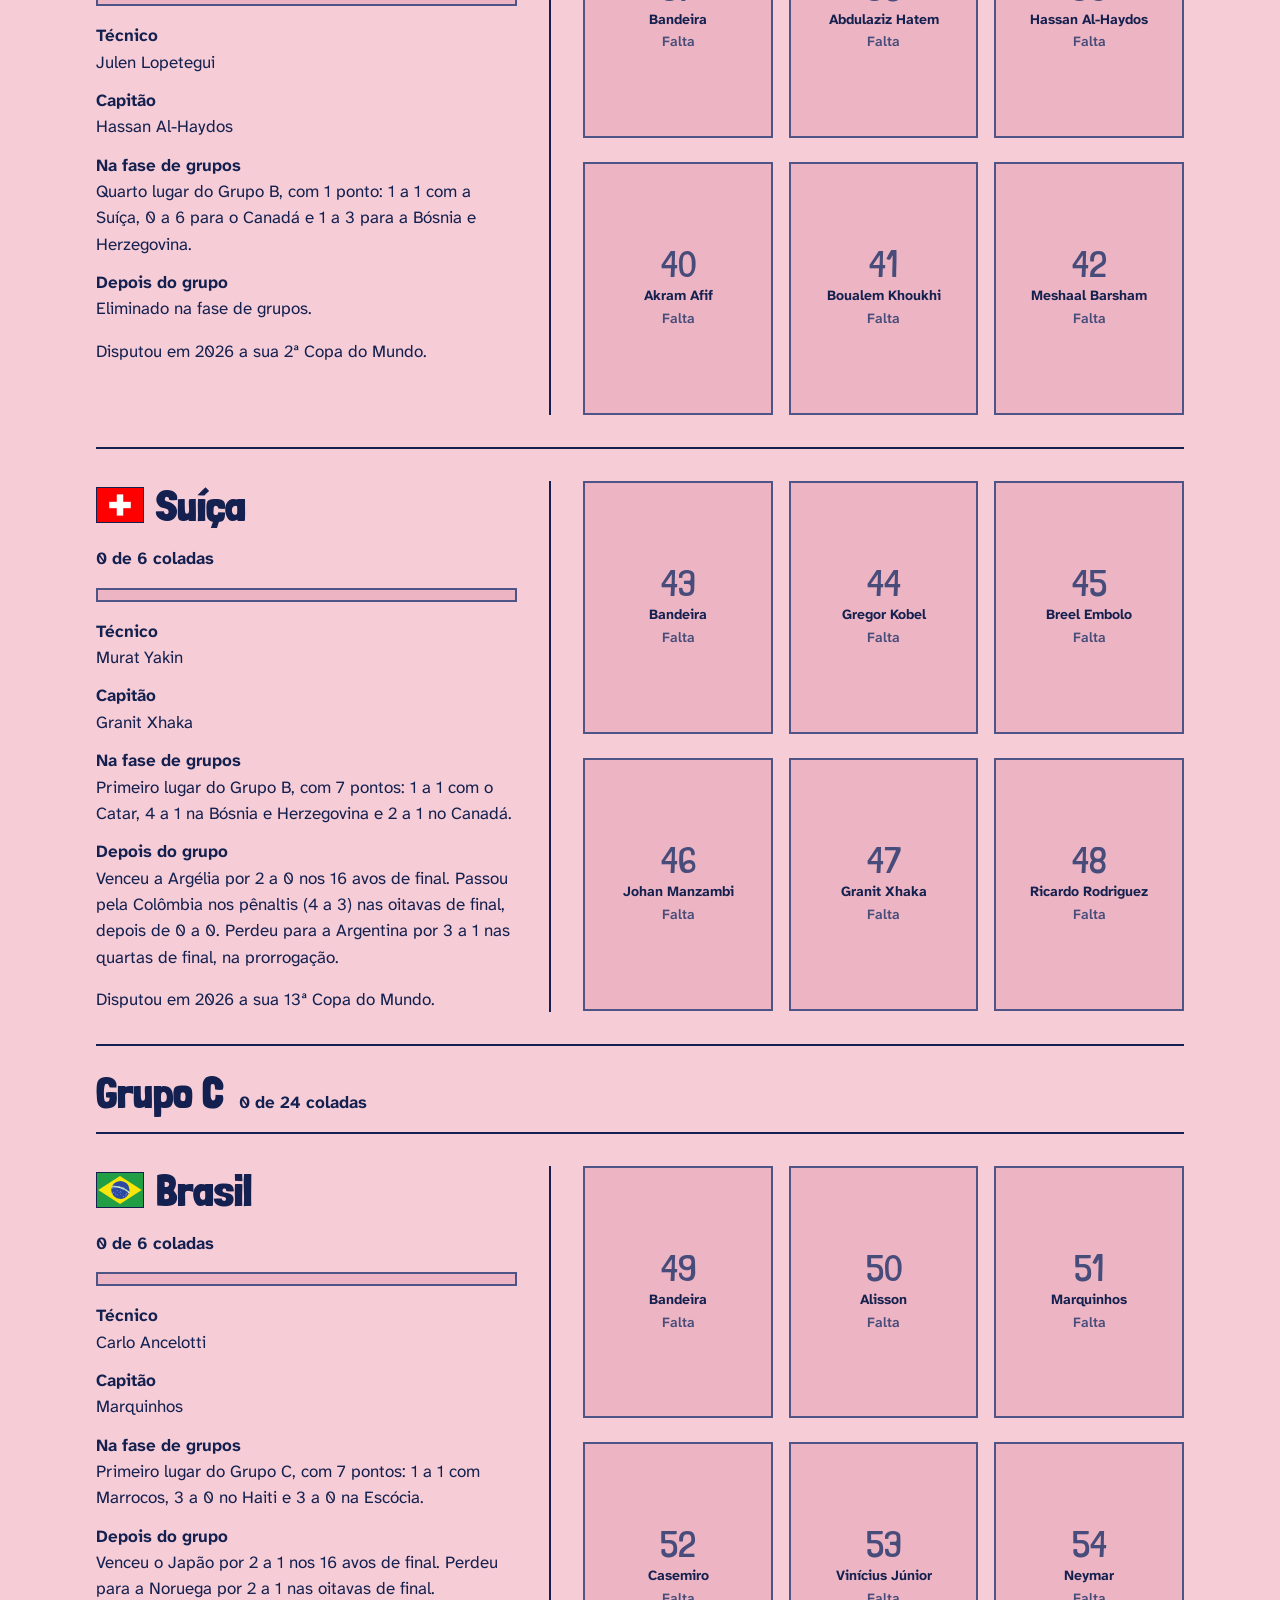
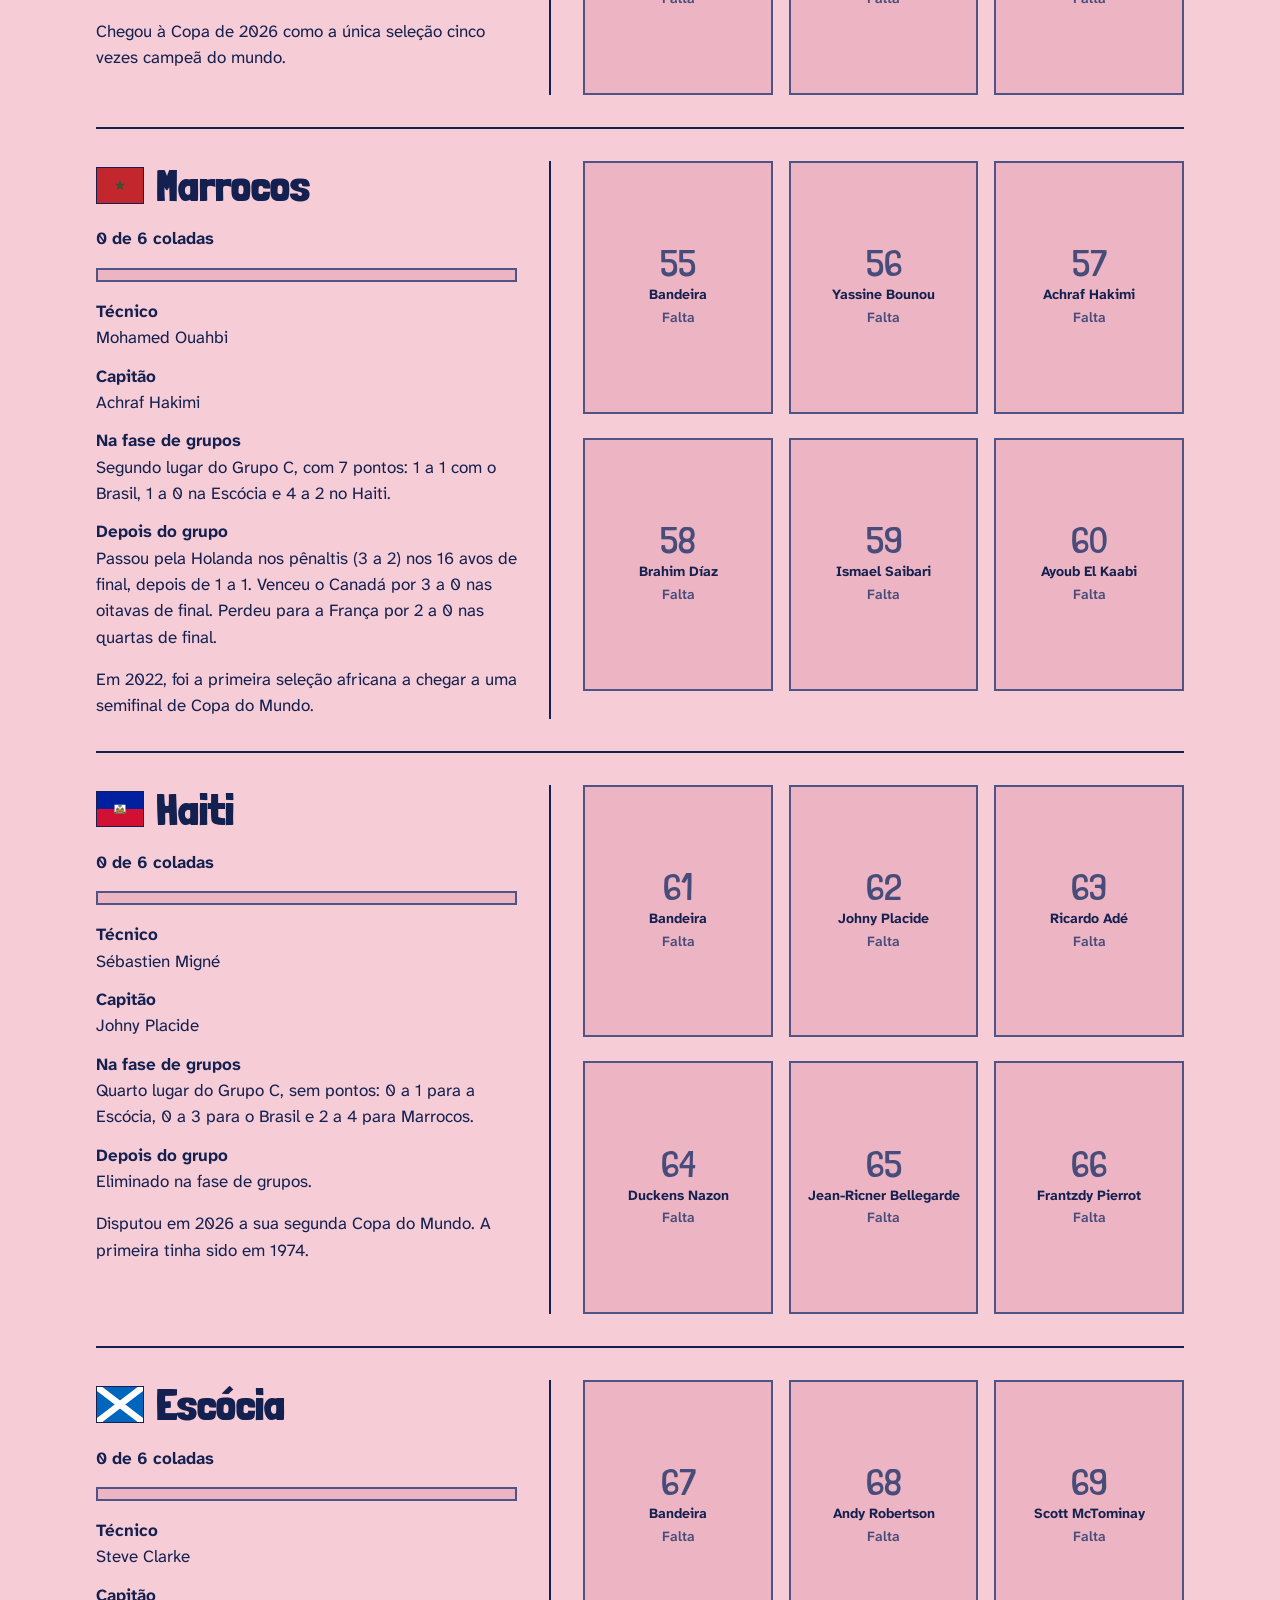
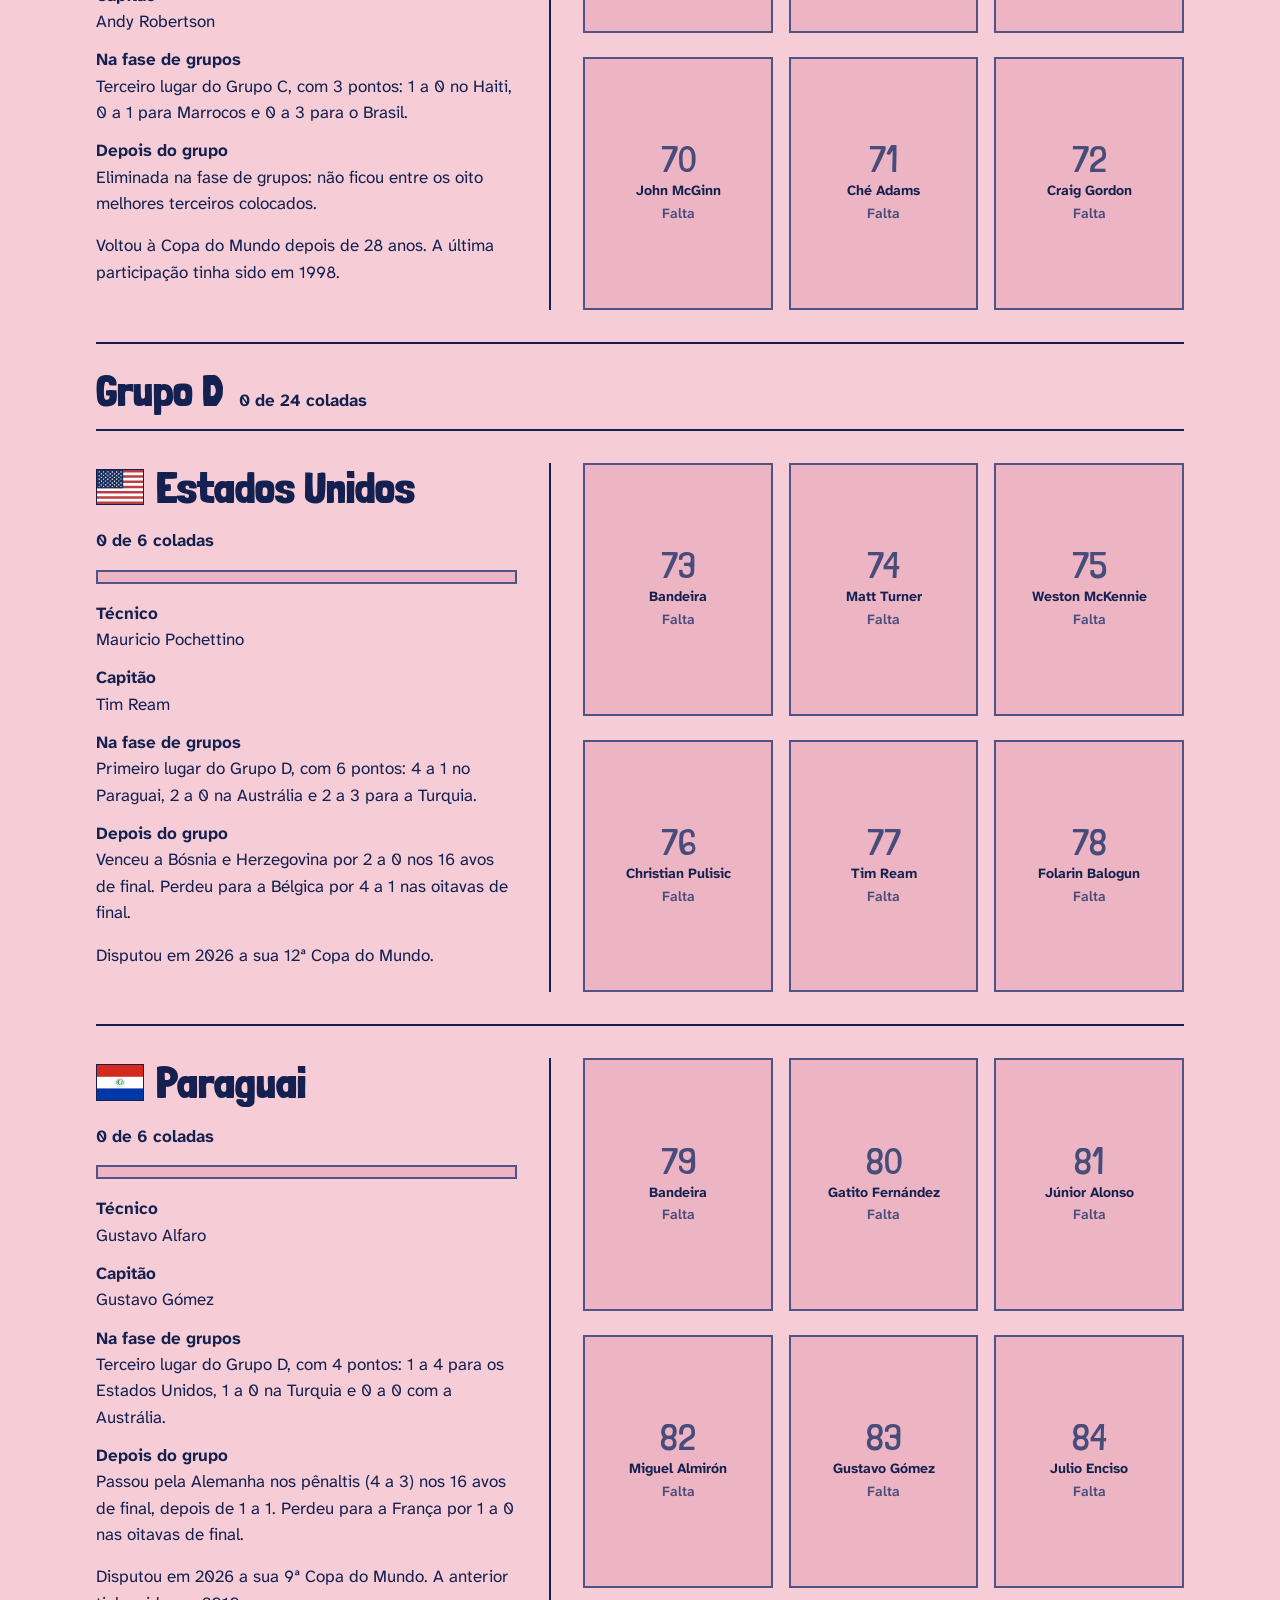
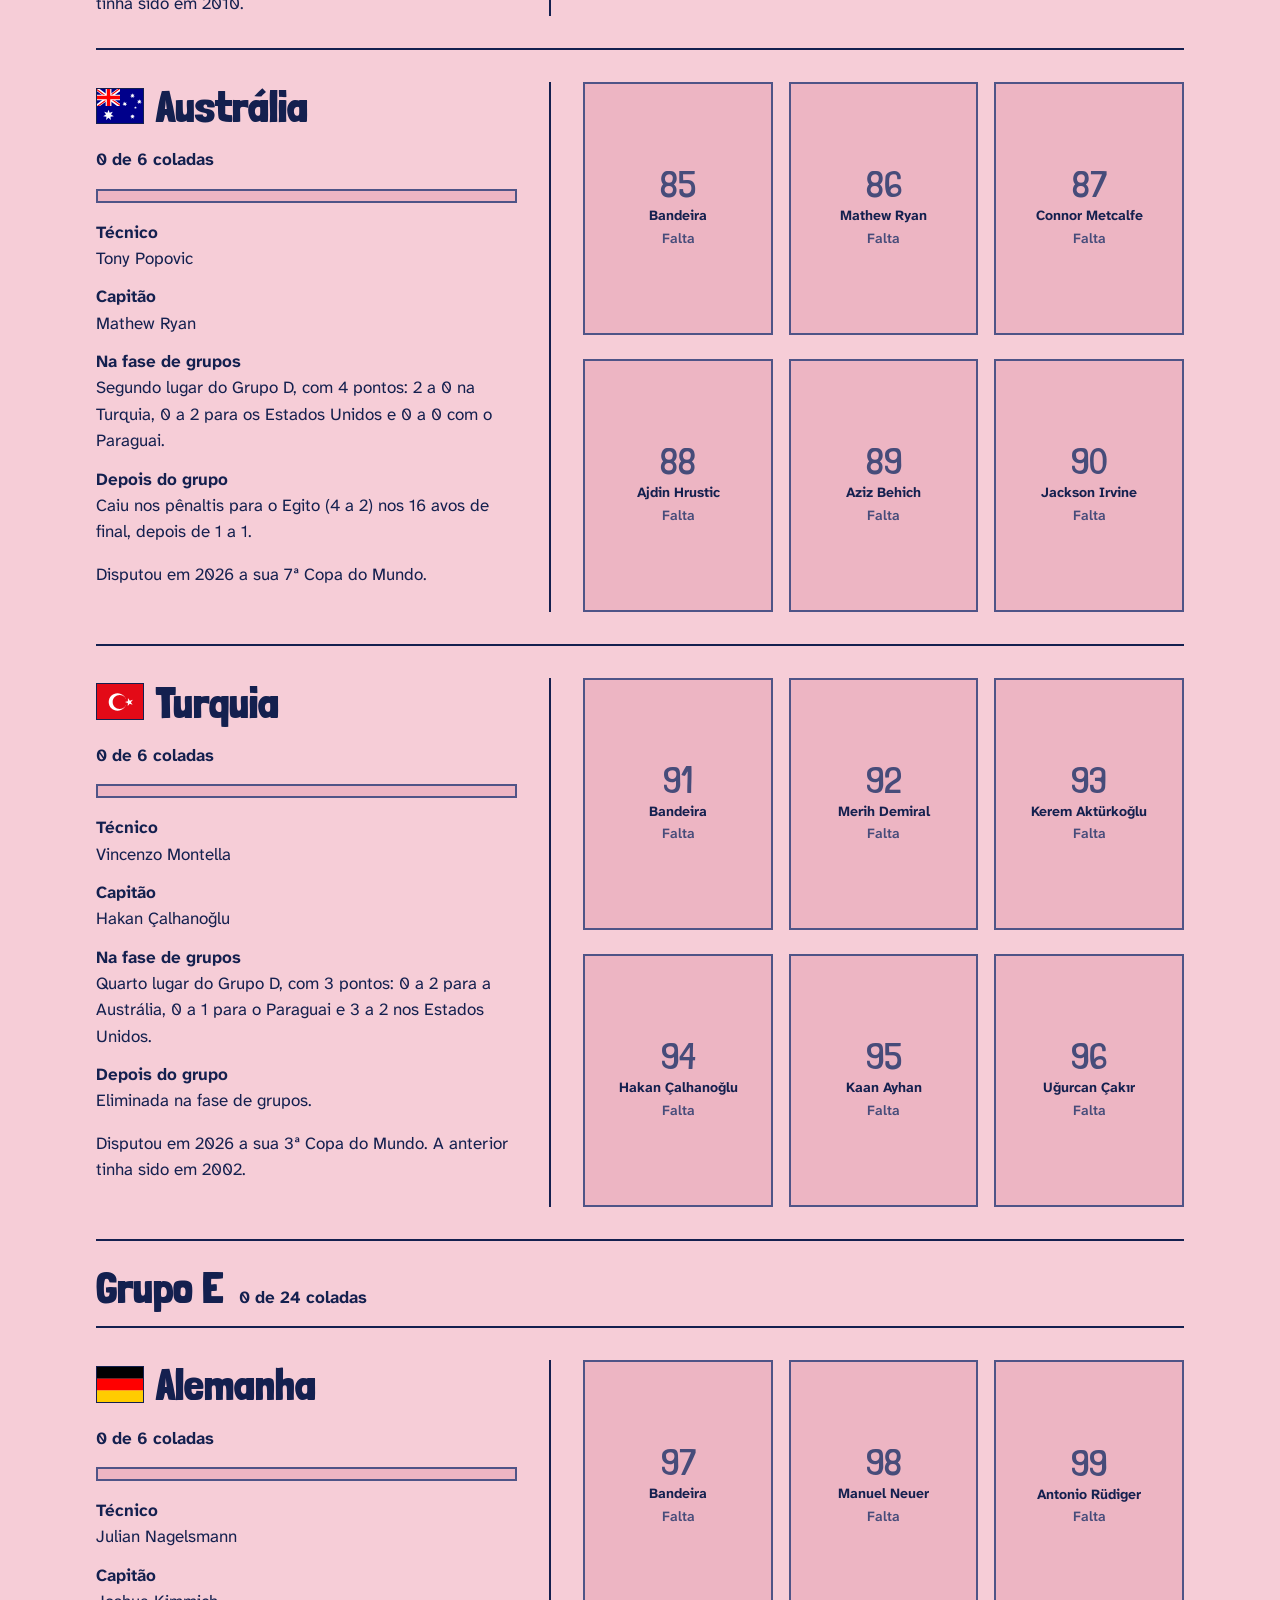
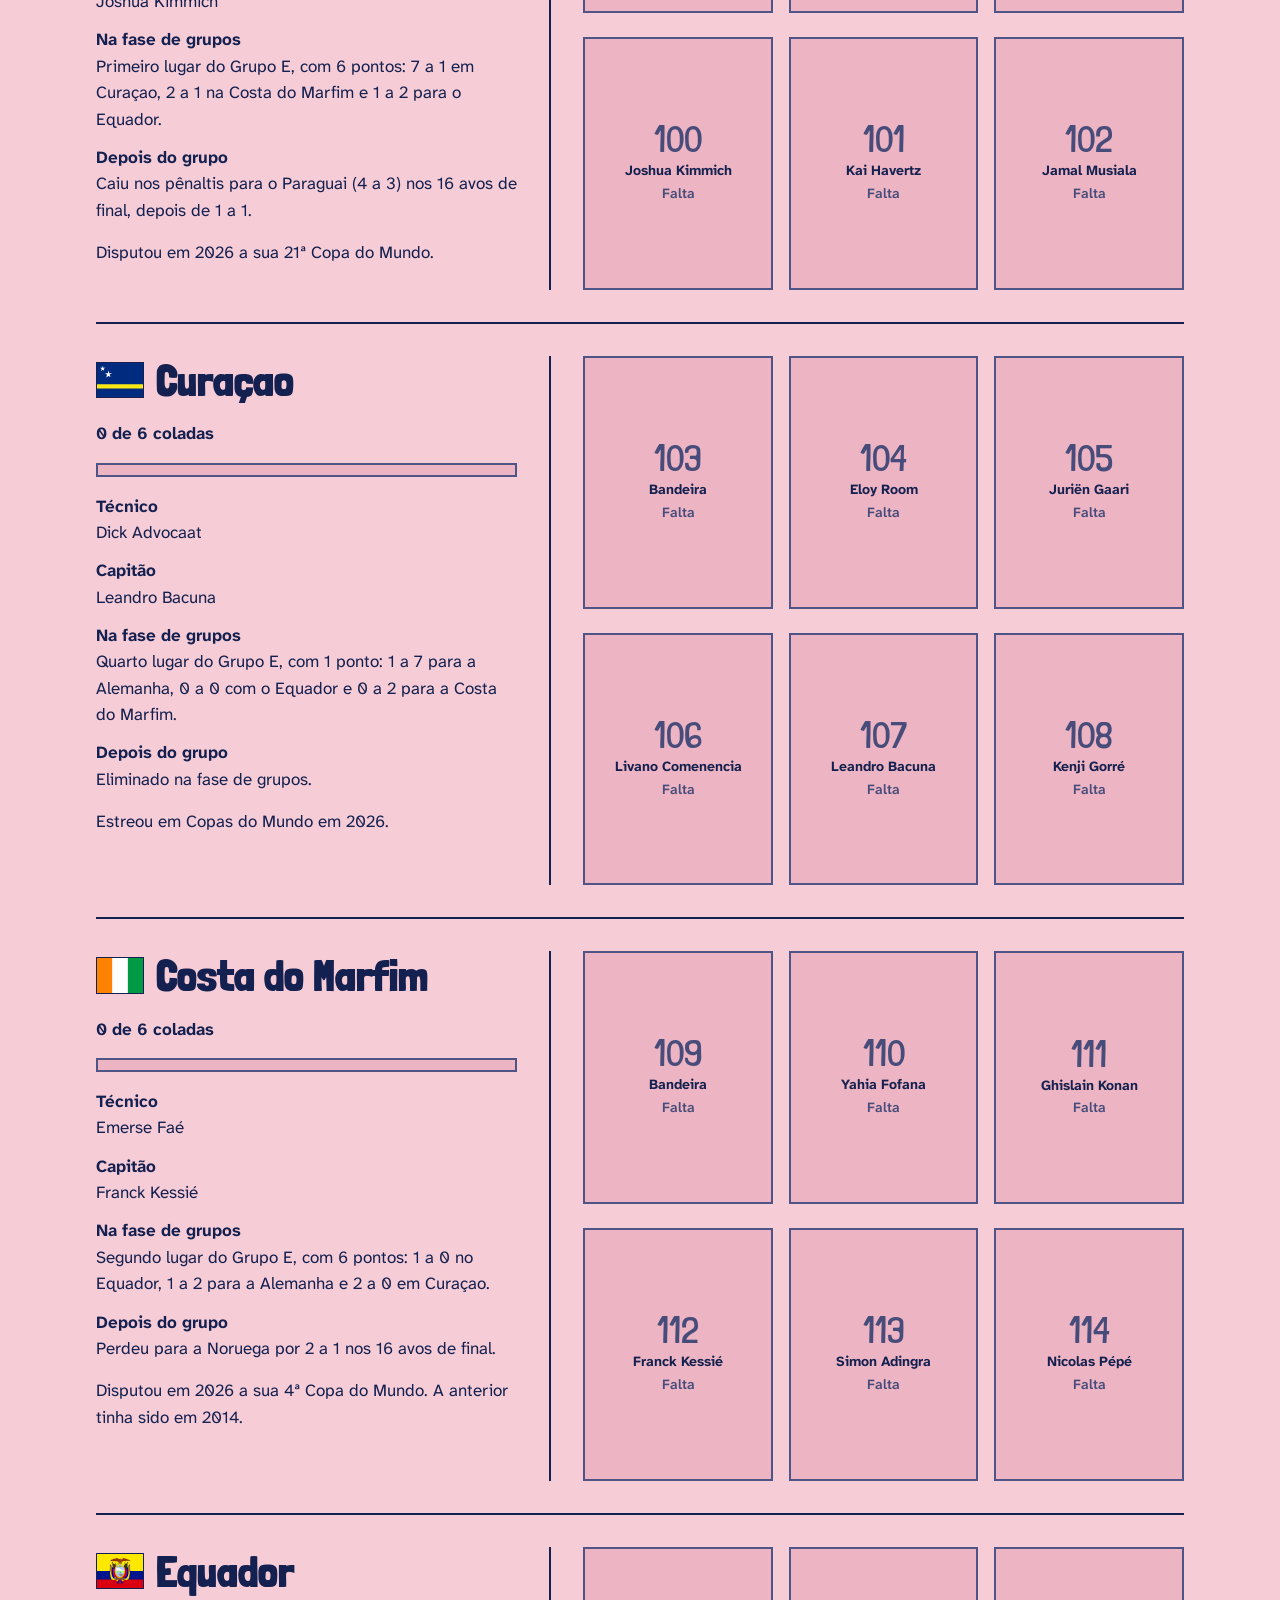
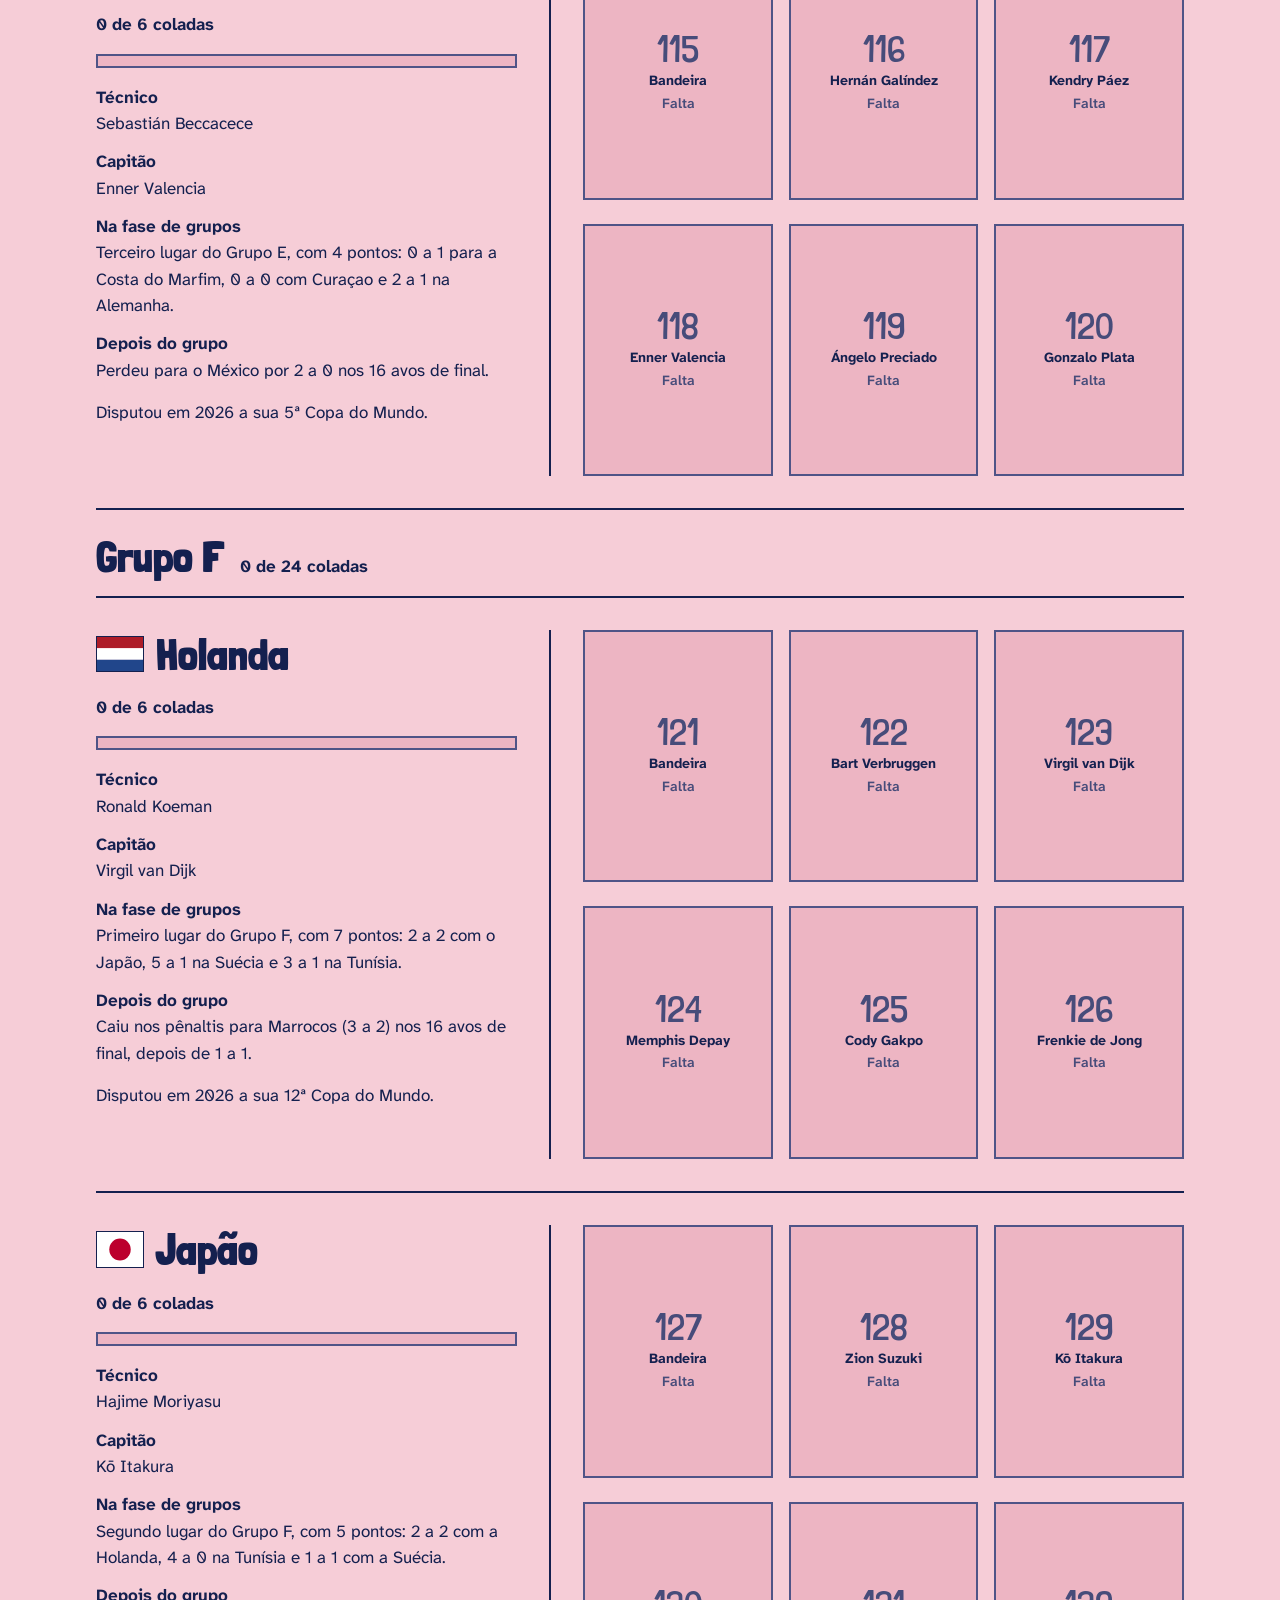
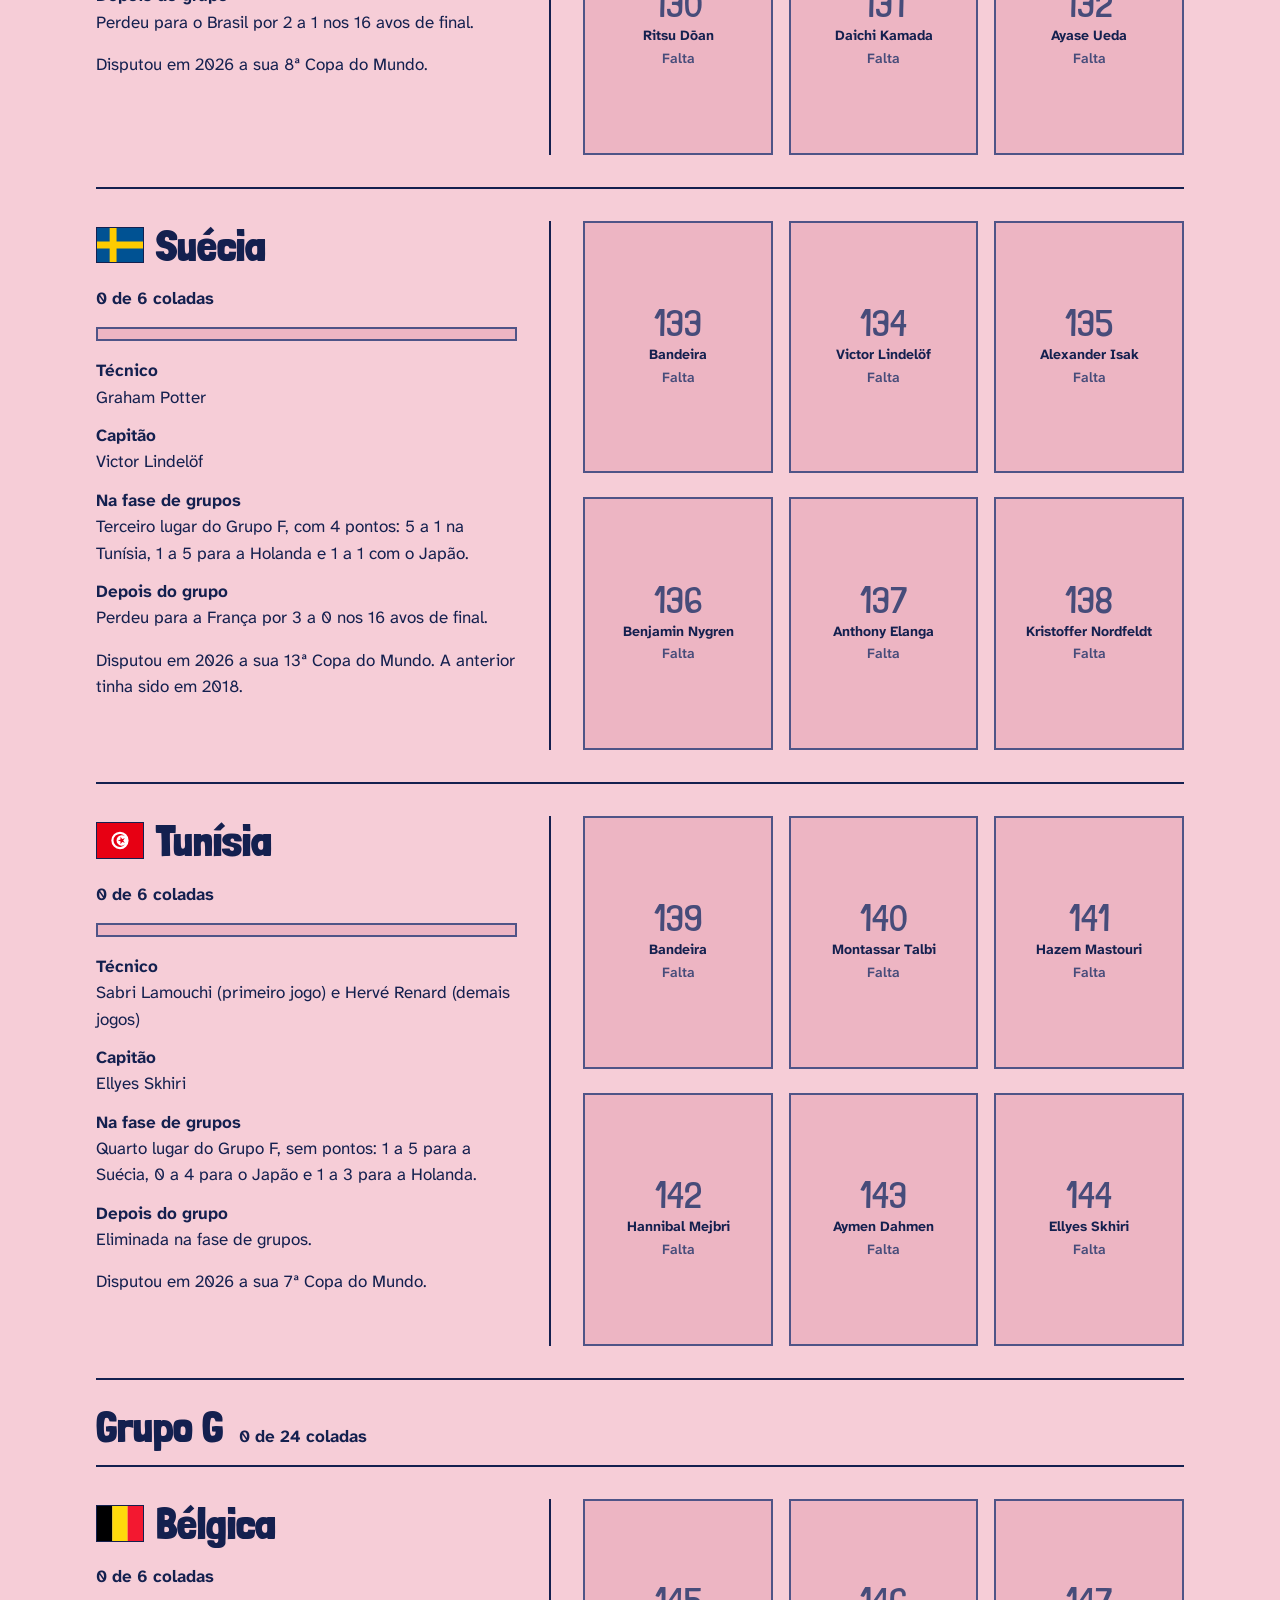
==== commit f9f645fb: "feat: nove efeitos do laboratório 1 aplicados ao site Lendária holográfica e retícula que acende (js" ====
--- a/album.html
+++ b/album.html
@@ -11,6 +11,7 @@
        salvas antes de a página aparecer, para a tela não "piscar" no tema errado. -->
   <script src="js/tema-acessibilidade.js"></script>
   <script src="js/menu.js" defer></script>
+  <script src="js/efeitos.js" defer></script>
 
   <!-- Os scripts do álbum, nesta ordem: os dados, o caderninho do progresso,
        o desenho da figurinha e, por último, a página. O "defer" espera o HTML
@@ -68,7 +69,9 @@
       <div class="fluxo">
         <h1>Álbum</h1>
         <p class="placar">
-          <span class="placar-numero" id="placar-coladas">0</span>
+          <!-- O número grande gira como um marcador antigo (js/album.js). Quem lê o
+               número para o leitor de tela é o texto escondido ao lado. -->
+          <span class="placar-numero"><span class="odometro" id="placar-odometro" aria-hidden="true"></span><span class="escondido" id="placar-coladas">0</span></span>
           <span>de <span id="placar-total">24</span> figurinhas coladas</span>
         </p>
         <!-- A barra é só desenho: o número já está escrito acima. -->
@@ -156,6 +159,18 @@
           <p id="final-placar"></p>
           <p id="final-onde"></p>
           <p id="final-numeros"></p>
+          <!-- Enfeite: as linhas de um campo, que se desenham quando esta parte aparece na tela. -->
+          <svg class="campo-tracado" id="campo-do-final" viewBox="0 0 600 400" aria-hidden="true" focusable="false">
+            <rect pathLength="1" x="20" y="20" width="560" height="360"/>
+            <line pathLength="1" x1="300" y1="20" x2="300" y2="380"/>
+            <circle pathLength="1" cx="300" cy="200" r="62"/>
+            <rect pathLength="1" x="20" y="105" width="92" height="190"/>
+            <rect pathLength="1" x="20" y="155" width="36" height="90"/>
+            <path pathLength="1" d="M112 160a50 50 0 0 1 0 80"/>
+            <rect pathLength="1" x="488" y="105" width="92" height="190"/>
+            <rect pathLength="1" x="544" y="155" width="36" height="90"/>
+            <path pathLength="1" d="M488 160a50 50 0 0 0 0 80"/>
+          </svg>
         </div>
 
         <div class="fluxo">
--- a/css/tokens.css
+++ b/css/tokens.css
@@ -48,6 +48,9 @@
   --cor-prata: #C5CAD6;              /* brilhante: laminado */
   --cor-prata-clara: #ECEEF3;
   --cor-ouro: #F2C230;               /* lendária: holográfico */
+  /* O arco-íris do papel holográfico. Fica por cima da lendária, bem fraco;
+     é brilho, não é texto nem fundo de texto. Não muda com o tema. */
+  --holografico: linear-gradient(115deg, #FF5D8F, #FFD166 22%, #5EEAD4 45%, #60A5FA 68%, #C084FC 90%);
 
   /* Foto impressa em uma tinta só: a parte escura da foto sai na cor da tinta
      e a parte clara fica na cor do papel */
--- a/css/base.css
+++ b/css/base.css
@@ -477,3 +477,68 @@
 .secao + .secao {
   border-top: 2px solid var(--cor-texto);
 }
+
+/* ---------- Retícula que acende ----------
+   Uma camada do tamanho da tela, atrás de tudo, coberta de pontinhos de
+   impressão. A máscara só deixa ver os que estão perto do ponteiro: a posição
+   chega em --x e --y, escrita pelo js/efeitos.js. É só enfeite. */
+
+.lanterna {
+  position: fixed;
+  inset: 0;
+  z-index: -1;            /* atrás de todo o conteúdo, em cima só do papel */
+  pointer-events: none;
+  background: radial-gradient(circle, var(--cor-texto) 1.6px, transparent 2px) 0 0 / 11px 11px;
+  -webkit-mask-image: radial-gradient(circle 9rem at var(--x, 50%) var(--y, 50%), #000, transparent);
+  mask-image: radial-gradient(circle 9rem at var(--x, 50%) var(--y, 50%), #000, transparent);
+  opacity: 0;
+  transition: opacity 400ms ease-out;
+}
+
+.lanterna-acesa {
+  opacity: 0.2;
+}
+
+/* Na página inicial em movimento a abertura já tem os seus pontinhos */
+.com-cenas .lanterna {
+  display: none;
+}
+
+/* ---------- Virar a página ----------
+   Ao ir de uma página do site para outra, o navegador tira um retrato da
+   página velha e um da nova e anima entre os dois (View Transitions API).
+   A regra abaixo liga isso para os links do próprio site. A página velha sai
+   como uma folha virando em torno da borda esquerda, e a nova chega.
+   Onde o navegador não conhece a regra (Firefox, por exemplo), ou com o site
+   aberto direto do arquivo, a troca é seca e nada quebra. */
+
+@view-transition {
+  navigation: auto;
+}
+
+/* O cabeçalho e o rodapé são iguais em todas as páginas: ficam parados */
+.cabecalho {
+  view-transition-name: cabecalho;
+}
+
+.rodape {
+  view-transition-name: rodape;
+}
+
+::view-transition-old(root) {
+  transform-origin: left center;
+  animation: folha-sai 280ms ease-in both;
+}
+
+::view-transition-new(root) {
+  transform-origin: left center;
+  animation: folha-entra 360ms ease-out both;
+}
+
+@keyframes folha-sai {
+  to { transform: perspective(60rem) rotateY(-80deg); opacity: 0; }
+}
+
+@keyframes folha-entra {
+  from { transform: perspective(60rem) rotateY(60deg); opacity: 0; }
+}
--- a/css/componentes.css
+++ b/css/componentes.css
@@ -324,6 +324,70 @@
   background: linear-gradient(115deg, transparent 30%, rgba(255, 255, 255, 0.5) 45%, transparent 60%);
 }
 
+/* ---------- Lendária holográfica ----------
+   O js/efeitos.js escreve na figurinha a posição do ponteiro (--px e --py, de
+   0% a 100%) e a inclinação (--rx e --ry). Com isso a figurinha inclina e o
+   brilho corre. Sem ponteiro em cima, fica só um brilho fraco e parado. */
+.figurinha-lendaria {
+  --px: 50%;
+  --py: 50%;
+  --brilho: 0.3;
+}
+
+/* A que não vira (na mão, nas amostras) */
+.figurinha-lendaria:not(.figurinha-vira) {
+  transform: perspective(42rem) rotate(var(--giro, 0deg)) rotateX(var(--rx, 0deg)) rotateY(var(--ry, 0deg));
+  transition: transform 160ms ease-out;
+}
+
+/* A que vira (colada no álbum, saída do pacotinho): só inclina de frente */
+.figurinha-vira.figurinha-lendaria[data-face="frente"] {
+  transform: perspective(40rem) rotate(var(--giro, 0deg)) rotateX(var(--rx, 0deg)) rotateY(var(--ry, 0deg));
+}
+
+/* Duas camadas por cima da figurinha: o arco-íris (::after) e o reflexo
+   branco que acompanha o ponteiro (::before). Os modos de mistura "overlay" e
+   "soft-light" tingem as cores de baixo sem apagar o texto. */
+.figurinha-lendaria::before,
+.figurinha-lendaria::after {
+  content: "";
+  position: absolute;
+  inset: 0;
+  z-index: 3;
+  border-radius: inherit;
+  pointer-events: none;
+  transition: opacity 250ms ease-out;
+  /* Na faixa de baixo fica o texto: ali o brilho cai para um terço da força,
+     para o nome e a raridade continuarem fáceis de ler (contraste medido) */
+  -webkit-mask-image: linear-gradient(to bottom, #000 58%, rgba(0, 0, 0, 0.33) 74%);
+  mask-image: linear-gradient(to bottom, #000 58%, rgba(0, 0, 0, 0.33) 74%);
+}
+
+.figurinha-lendaria::after {
+  background: var(--holografico) var(--px) var(--py) / 260% 260%;
+  mix-blend-mode: overlay;
+  opacity: calc(var(--brilho) * 0.8);
+}
+
+.figurinha-lendaria::before {
+  background: radial-gradient(circle at var(--px) var(--py), rgba(255, 255, 255, 0.95), transparent 45%);
+  mix-blend-mode: soft-light;
+  opacity: var(--brilho);
+}
+
+/* De costas ou mostrando o verso, o brilho some: ali só há texto para ler.
+   Nas cenas da página inicial em que as figurinhas são enfeite, também. */
+.figurinha-lendaria[data-face="verso"]::before,
+.figurinha-lendaria[data-face="verso"]::after,
+.figurinha-lendaria[data-face="costas"]::before,
+.figurinha-lendaria[data-face="costas"]::after,
+.voo .figurinha-lendaria::before,
+.voo .figurinha-lendaria::after,
+.miolo .figurinha-lendaria::before,
+.miolo .figurinha-lendaria::after {
+  display: none;
+}
+
 /* Etiqueta presa na figurinha: usa a tinta e o papel da própria figurinha,
    porque a figurinha não muda de cor quando o tema muda. */
 .figurinha .etiqueta {
@@ -362,7 +426,8 @@
   text-align: left;
   cursor: pointer;
   transform: perspective(40rem) rotate(var(--giro, 0deg)) rotateY(0deg);
-  transition: transform var(--tempo-de-virar) ease-in-out;
+  /* "--tempo-do-movimento" só existe enquanto a lendária acompanha o ponteiro (mais abaixo) */
+  transition: transform var(--tempo-do-movimento, var(--tempo-de-virar)) ease-in-out;
 }
 
 .figurinha-vira[data-face="verso"],
@@ -441,15 +506,48 @@
    ("scale" e "rotate" são propriedades separadas do "transform",
    por isso não atrapalham o giro de virar.) */
 .figurinha-colando {
-  animation: colar 280ms cubic-bezier(0.3, 1.4, 0.5, 1);
-}
-
-@keyframes colar {
-  from {
-    scale: 1.14;
-    rotate: 5deg;
-    box-shadow: none;
-  }
+  animation: bater 520ms cubic-bezier(0.3, 0.9, 0.4, 1) backwards;
+}
+
+/* A batida: a figurinha desce torta e maior, bate no lugar (55%), amassa de
+   leve (70%) e volta ao tamanho. */
+@keyframes bater {
+  0% { translate: 0 -60%; rotate: -12deg; scale: 1.35; opacity: 0; box-shadow: none; }
+  55% { translate: 0 0; rotate: 0deg; scale: 1; opacity: 1; }
+  70% { scale: 1.07 0.92; }
+  100% { scale: 1; }
+}
+
+/* A casa em que a figurinha acabou de bater: abre um anel de tinta em volta
+   da figurinha e dá uma tremida. (A classe "bateu" é posta pelo js/album.js.) */
+/* (".vagas > .casa.bateu" precisa ganhar da regra de entrar ao rolar, em paginas.css) */
+.vagas > .casa.bateu {
+  animation: tremer 260ms linear 280ms;
+}
+
+.casa.bateu::after {
+  content: "";
+  position: absolute;
+  left: 0;
+  right: 0;
+  top: 0;
+  aspect-ratio: 3 / 4;   /* o mesmo formato da figurinha, que fica no topo da casa */
+  border: 3px solid var(--cor-texto);
+  border-radius: var(--raio-adesivo);
+  pointer-events: none;
+  opacity: 0;
+  animation: anel 560ms ease-out 280ms;
+}
+
+@keyframes anel {
+  from { scale: 0.9; opacity: 0.8; }
+  to { scale: 1.18; opacity: 0; }
+}
+
+@keyframes tremer {
+  20% { translate: -2px 1px; }
+  45% { translate: 2px -1px; }
+  70% { translate: -1px 0; }
 }
 
 /* Revelar: o reflexo passa uma vez pela brilhante e pela lendária,
@@ -824,6 +922,28 @@
   rotate: -3deg;
 }
 
+/* Conquista que acabou de sair: o carimbo só aparece quando o quadro entra na
+   tela, e aí bate com força (as classes são postas pelo js/album.js) */
+.conquista-nova:not(.conquista-carimbando) .conquista-estado {
+  opacity: 0;
+}
+
+.conquista-carimbando {
+  animation: tremer 240ms linear 230ms;
+}
+
+.conquista-carimbando .conquista-estado {
+  animation: carimbar 420ms cubic-bezier(0.3, 0.8, 0.4, 1) backwards;
+}
+
+/* O carimbo chega grande, torto e transparente e encolhe até o tamanho certo */
+@keyframes carimbar {
+  0% { scale: 2.8; opacity: 0; rotate: -20deg; }
+  60% { scale: 0.92; opacity: 1; rotate: -7deg; }
+  80% { scale: 1.06; }
+  100% { scale: 1; }
+}
+
 @media (min-width: 40rem) {
   .conquistas {
     grid-template-columns: repeat(2, minmax(0, 1fr));
@@ -951,13 +1071,73 @@
   font-weight: 700;
 }
 
+/* Pacotinho 3D ao vivo (página Pacotinhos, js/pacotinho-3d.js). A tela de desenho
+   entra dentro do pacotinho de CSS, que fica só como molde: guarda o tamanho,
+   o lugar e o clique. A tela é maior que o molde, para o pacotinho poder
+   inclinar e a aba ter para onde voar. */
+.pacotinho-com-3d {
+  position: relative;
+}
+
+.pacotinho-com-3d > .pacotinho-aba,
+.pacotinho-com-3d > .pacotinho-corpo {
+  visibility: hidden;
+}
+
+.pacotinho-vivo {
+  position: absolute;
+  left: -30%;
+  top: -25%;
+  width: 160%;
+  height: 150%;
+  pointer-events: none;   /* o clique e o ponteiro passam direto para o molde */
+}
+
 /* Rasgar: a aba sai voando pelo picote e o corpo do pacotinho escorrega para baixo.
    Este é o único momento "ensaiado" do site. */
+/* Antes de rasgar, o pacotinho balança quando o ponteiro passa por cima */
+.palco .pacotinho:hover:not(.pacotinho-rasgando) {
+  animation: balancar 700ms ease-in-out;
+}
+
+@keyframes balancar {
+  0%, 100% { rotate: -3deg; }
+  30% { rotate: -7deg; }
+  70% { rotate: 1deg; }
+}
+
+/* O brilho de papel laminado que atravessa o pacotinho de CSS */
+.pacotinho-corpo {
+  overflow: hidden;
+}
+
+.pacotinho-corpo::after {
+  content: "";
+  position: absolute;
+  inset: 0;
+  background: linear-gradient(110deg, transparent 35%, rgba(255, 255, 255, 0.45) 50%, transparent 65%);
+  translate: -120% 0;
+}
+
+.palco .pacotinho:hover .pacotinho-corpo::after,
+.pacotinho-rasgando .pacotinho-corpo::after {
+  animation: laminado 900ms ease-out;
+}
+
+@keyframes laminado {
+  to { translate: 120% 0; }
+}
+
+/* Rasgado: a borda do picote vira dente de serra. "clip-path" recorta a forma
+   por uma lista de pontos: sobe, desce, sobe, desce. */
 .pacotinho-rasgando .pacotinho-aba {
+  border-bottom-color: transparent;
+  clip-path: polygon(0 0, 100% 0, 100% 78%, 92% 100%, 84% 78%, 76% 100%, 68% 78%, 60% 100%, 52% 78%, 44% 100%, 36% 78%, 28% 100%, 20% 78%, 12% 100%, 4% 78%, 0 100%);
   animation: rasgar 520ms ease-in forwards;
 }
 
 .pacotinho-rasgando .pacotinho-corpo {
+  clip-path: polygon(0 7px, 4% 0, 12% 7px, 20% 0, 28% 7px, 36% 0, 44% 7px, 52% 0, 60% 7px, 68% 0, 76% 7px, 84% 0, 92% 7px, 100% 0, 100% 100%, 0 100%);
   animation: esvaziar 360ms ease-in 440ms forwards;
 }
 
@@ -970,17 +1150,27 @@
   to { transform: translateY(16%); opacity: 0; }
 }
 
-/* As figurinhas saem do pacotinho uma depois da outra.
-   --ordem (0 a 4) vem do HTML e atrasa cada uma um pouco mais que a anterior. */
+/* As figurinhas saem do pacotinho em leque. Todas partem do mesmo ponto (a
+   distância até ele vem em --dx e --dy, postas pelo js/pacotinho.js), abrem
+   como um leque de cartas (40%) e depois cada uma vai para a sua casa.
+   --ordem (0 a 4) dá o ângulo de cada uma no leque e o pequeno atraso. */
 .mesa > li {
-  animation: sair-do-pacotinho 440ms cubic-bezier(0.2, 0.8, 0.3, 1.15) backwards;
-  animation-delay: calc(var(--ordem, 0) * 120ms);
-}
-
-@keyframes sair-do-pacotinho {
-  from {
+  animation: sair-em-leque 720ms cubic-bezier(0.2, 0.8, 0.3, 1.1) backwards;
+  animation-delay: calc(var(--ordem, 0) * 90ms);
+}
+
+@keyframes sair-em-leque {
+  0% {
     opacity: 0;
-    transform: translateY(-3rem) rotate(-10deg) scale(0.7);
+    translate: var(--dx, 0px) var(--dy, 0px);
+    rotate: 0deg;
+    scale: 0.5;
+  }
+  40% {
+    opacity: 1;
+    translate: calc(var(--dx, 0px) + (var(--ordem, 0) - 2) * 1.5rem) calc(var(--dy, 0px) - 0.5rem);
+    rotate: calc((var(--ordem, 0) - 2) * 12deg);
+    scale: 0.62;
   }
 }
 
@@ -1106,3 +1296,66 @@
   text-decoration-thickness: 3px;
   text-underline-offset: 4px;
 }
+
+/* ---------- Placar girando ----------
+   Cada casa do número é uma janelinha com a altura de uma linha, que mostra
+   uma fita com os algarismos de 0 a 9, um embaixo do outro. "--digito" (posto
+   pelo js/album.js) diz quantos degraus a fita sobe. */
+
+.odometro {
+  display: inline-flex;
+  overflow: hidden;
+  line-height: 1;
+}
+
+.odo-casa {
+  display: block;
+  height: 1em;
+  overflow: hidden;
+}
+
+.odo-fita {
+  display: grid;
+  transform: translateY(calc(var(--digito, 0) * -1em));
+  transition: transform 1100ms cubic-bezier(0.2, 0.8, 0.2, 1);
+}
+
+.odo-fita span {
+  height: 1em;
+}
+
+/* ---------- Traço que se desenha ----------
+   As linhas de um campo de futebol. Cada linha "mede 1" (pathLength="1" no
+   HTML) e é tracejada com um traço de tamanho 1: escondendo o traço inteiro
+   (stroke-dashoffset: 1) a linha some; trazendo de volta aos poucos, ela se
+   desenha como uma caneta percorrendo o papel. */
+
+.campo-tracado {
+  display: block;
+  width: min(100%, 20rem);
+  fill: none;
+  stroke: var(--cor-texto);
+  stroke-width: 3;
+  stroke-linecap: round;
+}
+
+.campo-tracado * {
+  stroke-dasharray: 1;
+  stroke-dashoffset: var(--falta, 0);   /* a página inicial manda "--falta" pela rolagem */
+}
+
+/* Antes de aparecer na tela (página do álbum), as linhas ficam escondidas */
+.campo-tracado.por-desenhar * {
+  stroke-dashoffset: 1;
+}
+
+.campo-tracado.desenhando * {
+  animation: desenhar-campo 1500ms ease-in-out backwards;
+}
+
+.campo-tracado.desenhando :nth-child(n + 4) { animation-delay: 500ms; }
+.campo-tracado.desenhando :nth-child(n + 7) { animation-delay: 900ms; }
+
+@keyframes desenhar-campo {
+  from { stroke-dashoffset: 1; }
+}
--- a/css/paginas.css
+++ b/css/paginas.css
@@ -7,42 +7,9 @@
 
 /* ---------- Início ---------- */
 
-/* Abertura: o título de um lado e a página de amostra do outro */
-.abertura {
-  padding-block: var(--espaco-4) var(--espaco-7);
-  align-items: center;
-}
-
+/* O primeiro parágrafo de cada página, um pouco maior que o texto comum */
 .abertura-texto {
   font-size: var(--texto-medio);
-}
-
-/* Página de amostra: três vagas e uma figurinha solta por cima, torta,
-   como se estivesse na mão, prestes a ser colada */
-.amostra {
-  position: relative;
-  max-width: 34rem;
-  padding-bottom: var(--espaco-7);
-}
-
-.amostra-vagas {
-  display: grid;
-  grid-template-columns: repeat(3, minmax(0, 1fr));
-  gap: var(--espaco-3);
-}
-
-.amostra-solta {
-  position: absolute;
-  right: 3%;
-  bottom: 0;
-  width: 37%;   /* no celular a figurinha é maior, para o texto dela caber */
-  --giro: 7deg;
-}
-
-@media (min-width: 48rem) {
-  .amostra-solta {
-    width: 31%;
-  }
 }
 
 /* Raridades: no celular, figurinha à esquerda e texto à direita;
@@ -316,6 +283,13 @@
 .vagas {
   list-style: none;
   padding: 0;
+  /* A figurinha que acabou de ser colada chega maior e torta, e passaria da
+     beirada da tela. "overflow-x: clip" corta essa sobra sem criar barra de
+     rolagem. A margem negativa com o mesmo tanto de respiro leva o corte um
+     pouco para fora da grade, até a beira da página. */
+  overflow-x: clip;
+  margin-inline: calc(var(--espaco-4) * -1);
+  padding-inline: var(--espaco-4);
   display: grid;
   grid-template-columns: repeat(2, minmax(0, 12rem));
   gap: var(--espaco-5) var(--espaco-4);
@@ -336,9 +310,26 @@
 
 /* A casa empilha a figurinha (ou a vaga) e, se houver, o botão "Desfazer" */
 .casa {
+  position: relative;   /* o anel da batida se mede por ela */
   display: grid;
   gap: var(--espaco-2);
   align-content: start;
+}
+
+/* Entrar ao rolar: cada casa do álbum assenta no lugar enquanto entra na tela.
+   "animation-timeline: view()" troca o relógio da animação pela rolagem: ela
+   anda conforme a casa aparece e termina com a casa inteira à vista.
+   Onde o navegador não conhece isso, as casas simplesmente já estão no lugar. */
+@supports (animation-timeline: view()) {
+  .vagas > .casa {
+    animation: assentar linear both;
+    animation-timeline: view(block);
+    animation-range: entry 0% entry 90%;
+  }
+}
+
+@keyframes assentar {
+  from { opacity: 0; translate: 0 2rem; rotate: -4deg; scale: 0.86; }
 }
 
 /* A largura de cada casa é a da coluna, e pronto: "minmax(0, 1fr)" proíbe o
--- a/css/acessibilidade.css
+++ b/css/acessibilidade.css
@@ -126,11 +126,13 @@
   --tempo-de-virar: 0s;
 }
 
-/* ...ou se o próprio aparelho já pede menos movimento */
+/* ...ou se o próprio aparelho já pede menos movimento.
+   A exceção é quando a pessoa pede as animações de propósito
+   (data-movimento="completo", usado pela página do laboratório). */
 @media (prefers-reduced-motion: reduce) {
-  *,
-  *::before,
-  *::after {
+  html:not([data-movimento="completo"]) *,
+  html:not([data-movimento="completo"]) *::before,
+  html:not([data-movimento="completo"]) *::after {
     animation-duration: 0.01ms !important;
     animation-delay: 0s !important;
     animation-iteration-count: 1 !important;
@@ -138,7 +140,7 @@
     scroll-behavior: auto !important;
   }
 
-  .figurinha-vira {
+  html:not([data-movimento="completo"]) .figurinha-vira {
     --meia-volta: 0deg;
     --tempo-de-virar: 0s;
   }
@@ -173,3 +175,48 @@
 [data-contraste="alto"] a {
   text-decoration-thickness: 2px;
 }
+
+/* No alto contraste, somem também o brilho colorido da lendária e a retícula
+   que segue o ponteiro */
+[data-contraste="alto"] .figurinha-lendaria::before,
+[data-contraste="alto"] .figurinha-lendaria::after,
+[data-contraste="alto"] .lanterna {
+  display: none;
+}
+
+/* Reduzir animações vale também para a virada de página: a troca fica seca.
+   (Os retratos da página velha e da nova são peças do próprio navegador,
+   por isso não entram na regra geral lá de cima e precisam desta.) */
+html[data-movimento="reduzido"]::view-transition-group(*),
+html[data-movimento="reduzido"]::view-transition-old(*),
+html[data-movimento="reduzido"]::view-transition-new(*) {
+  animation: none !important;
+}
+
+[data-movimento="reduzido"] .lanterna {
+  display: none;
+}
+
+@media (prefers-reduced-motion: reduce) {
+  html:not([data-movimento="completo"])::view-transition-group(*),
+  html:not([data-movimento="completo"])::view-transition-old(*),
+  html:not([data-movimento="completo"])::view-transition-new(*) {
+    animation: none !important;
+  }
+
+  html:not([data-movimento="completo"]) .lanterna {
+    display: none;
+  }
+}
+
+/* A entrada das casas do álbum é presa à rolagem, e não a um relógio: a regra
+   geral de reduzir animações não a alcança. Aqui ela é desligada de vez. */
+[data-movimento="reduzido"] .vagas > .casa {
+  animation: none;
+}
+
+@media (prefers-reduced-motion: reduce) {
+  html:not([data-movimento="completo"]) .vagas > .casa {
+    animation: none;
+  }
+}
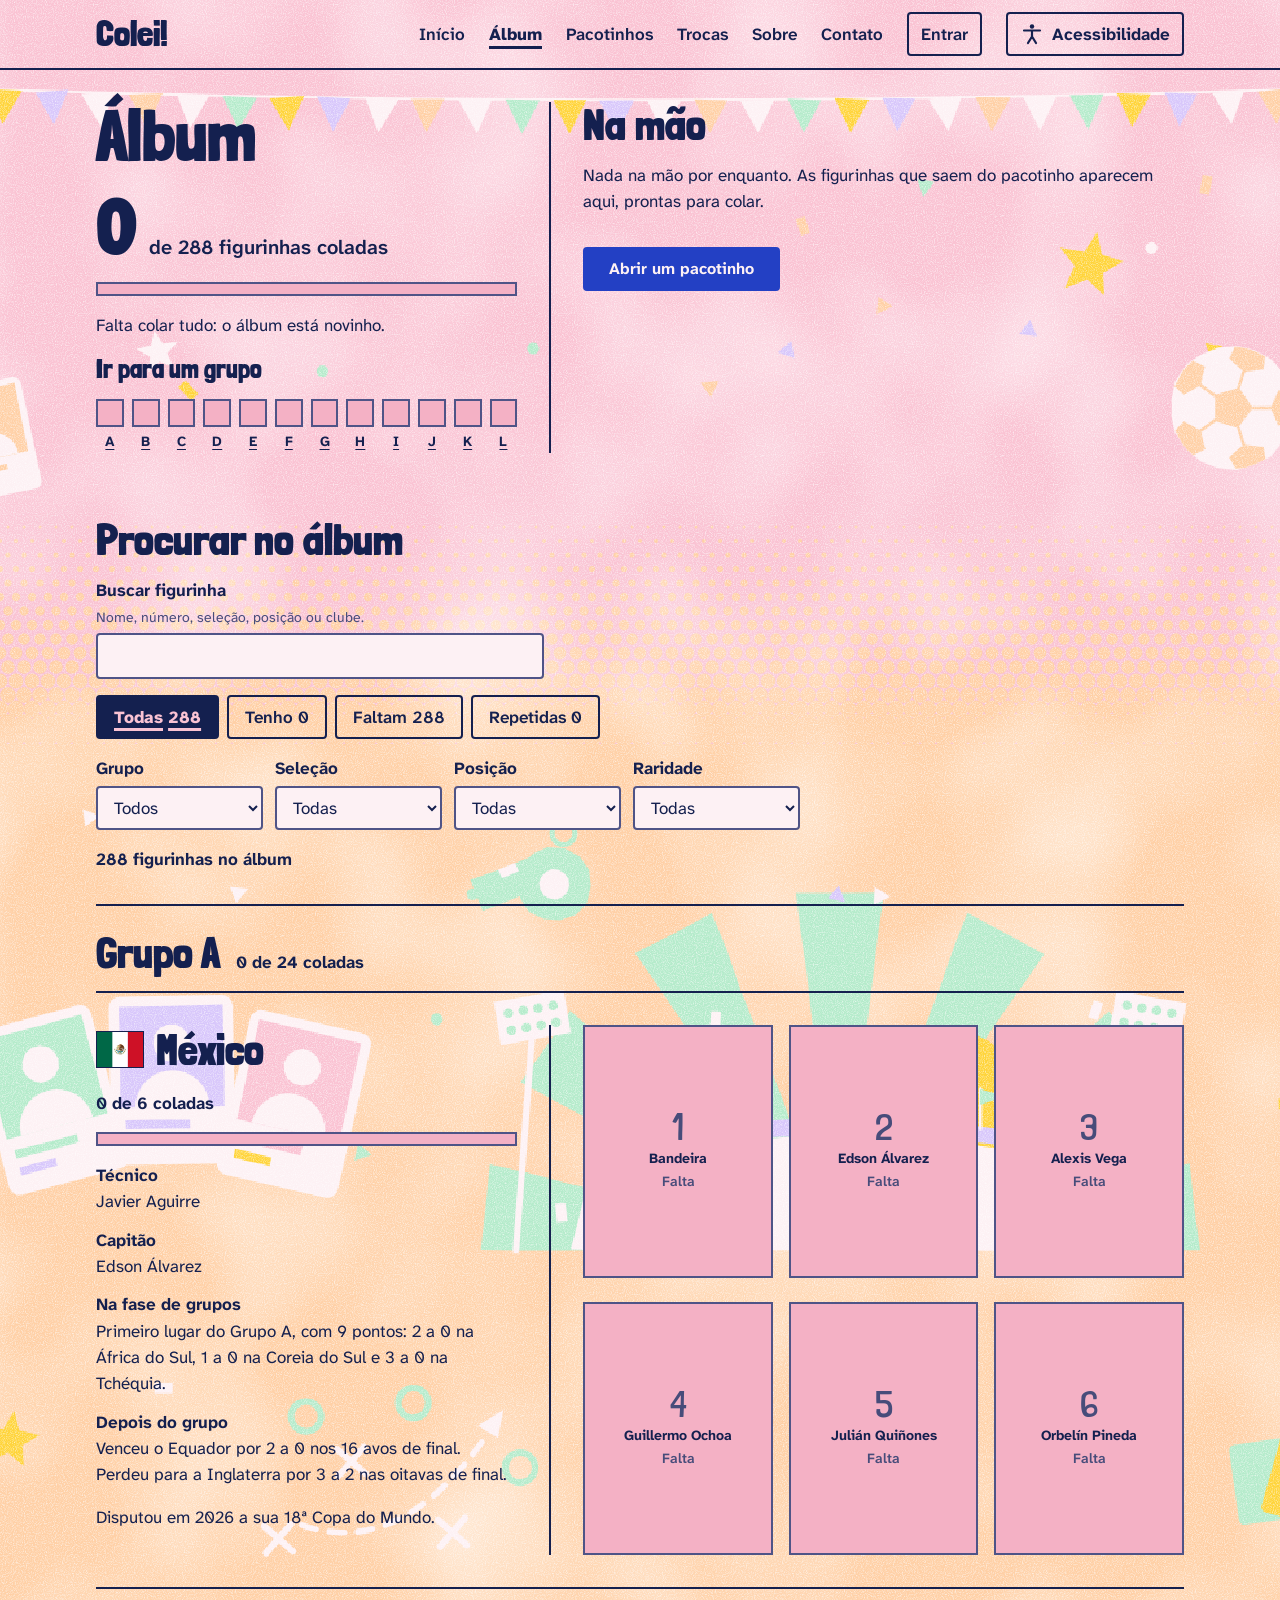
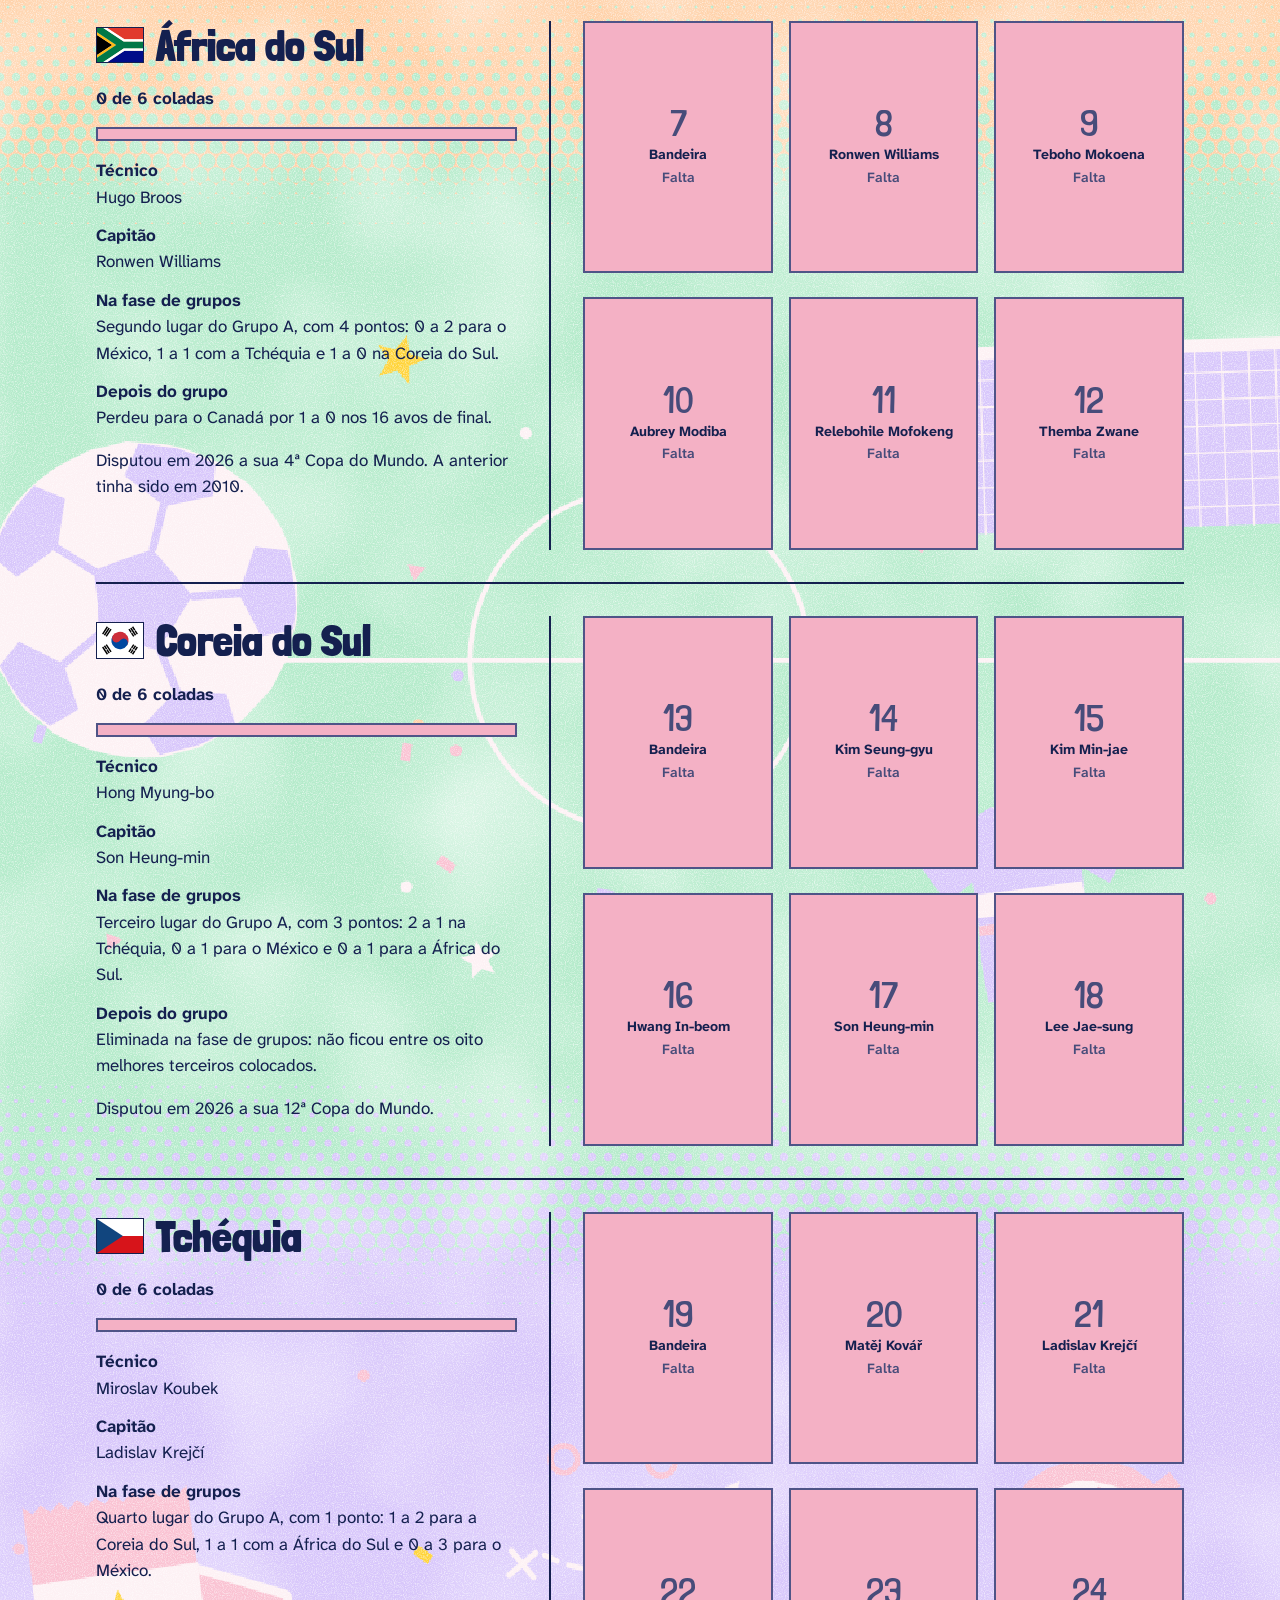
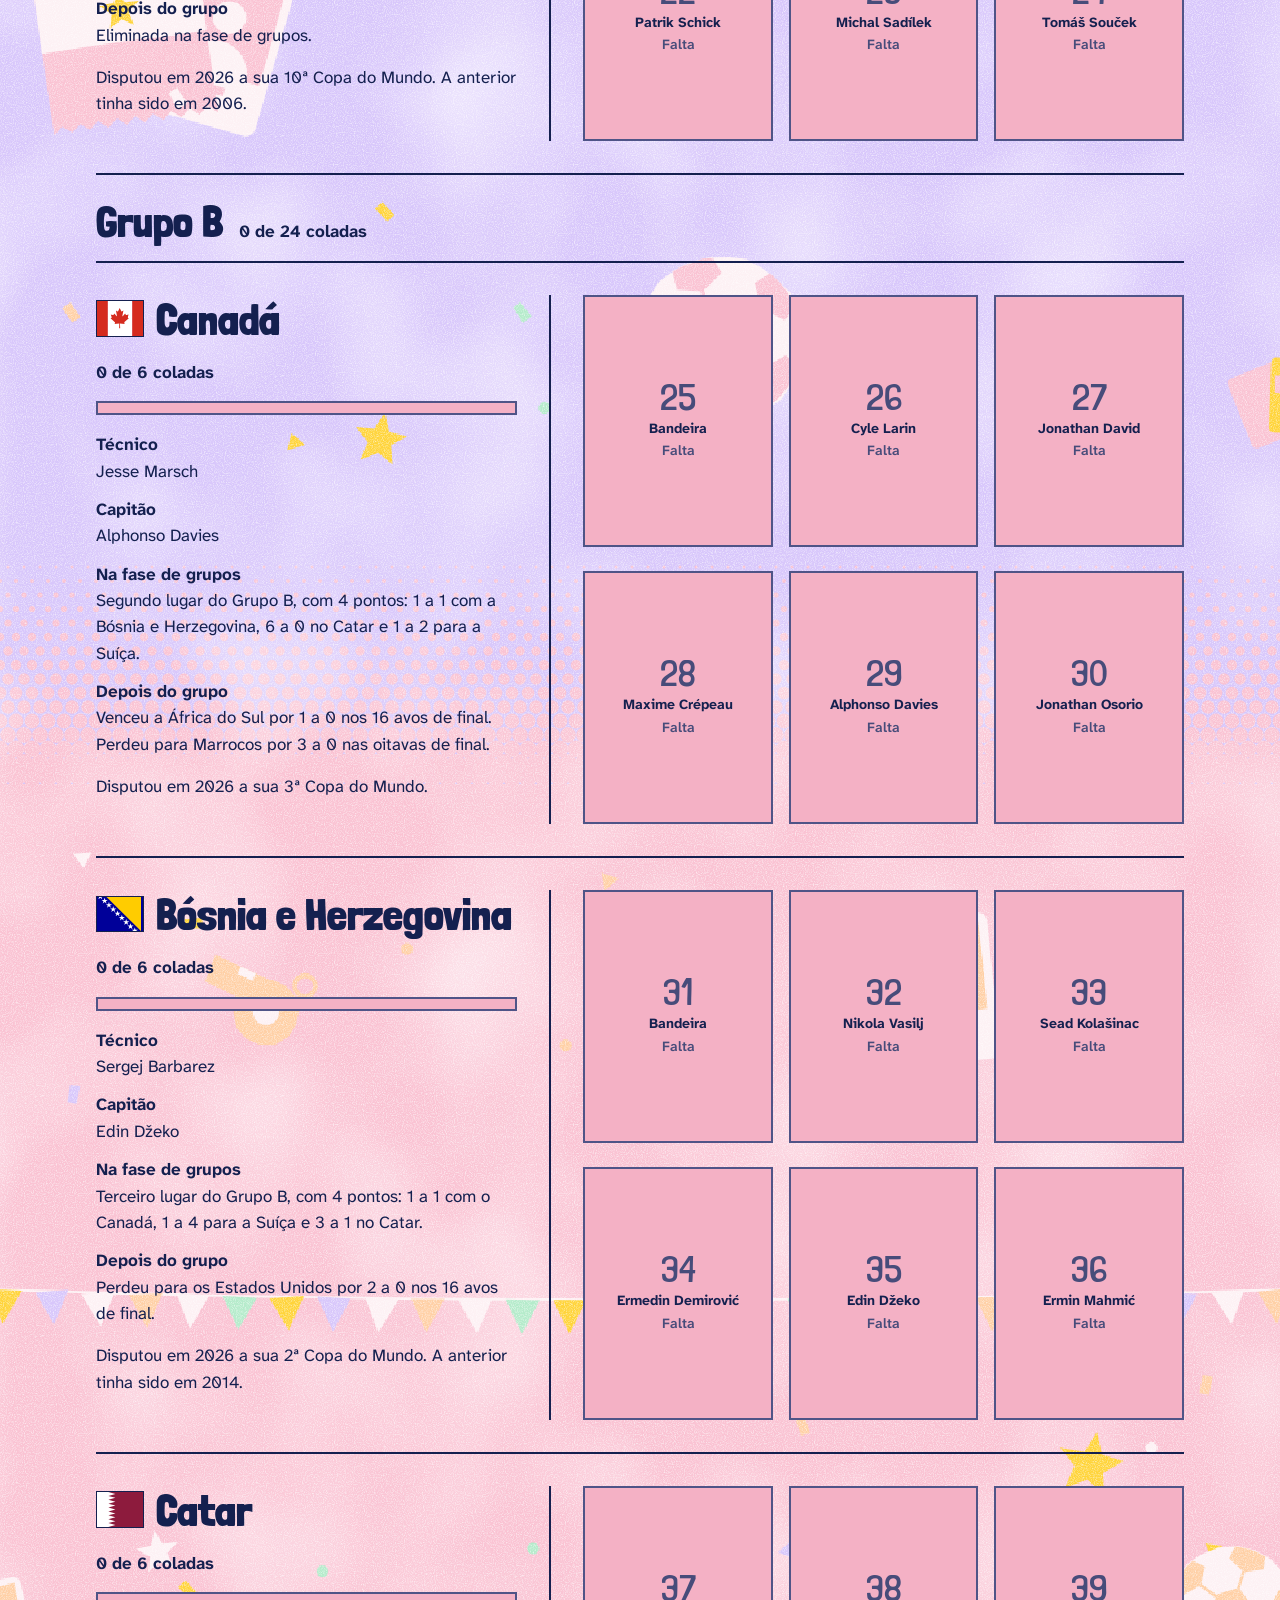
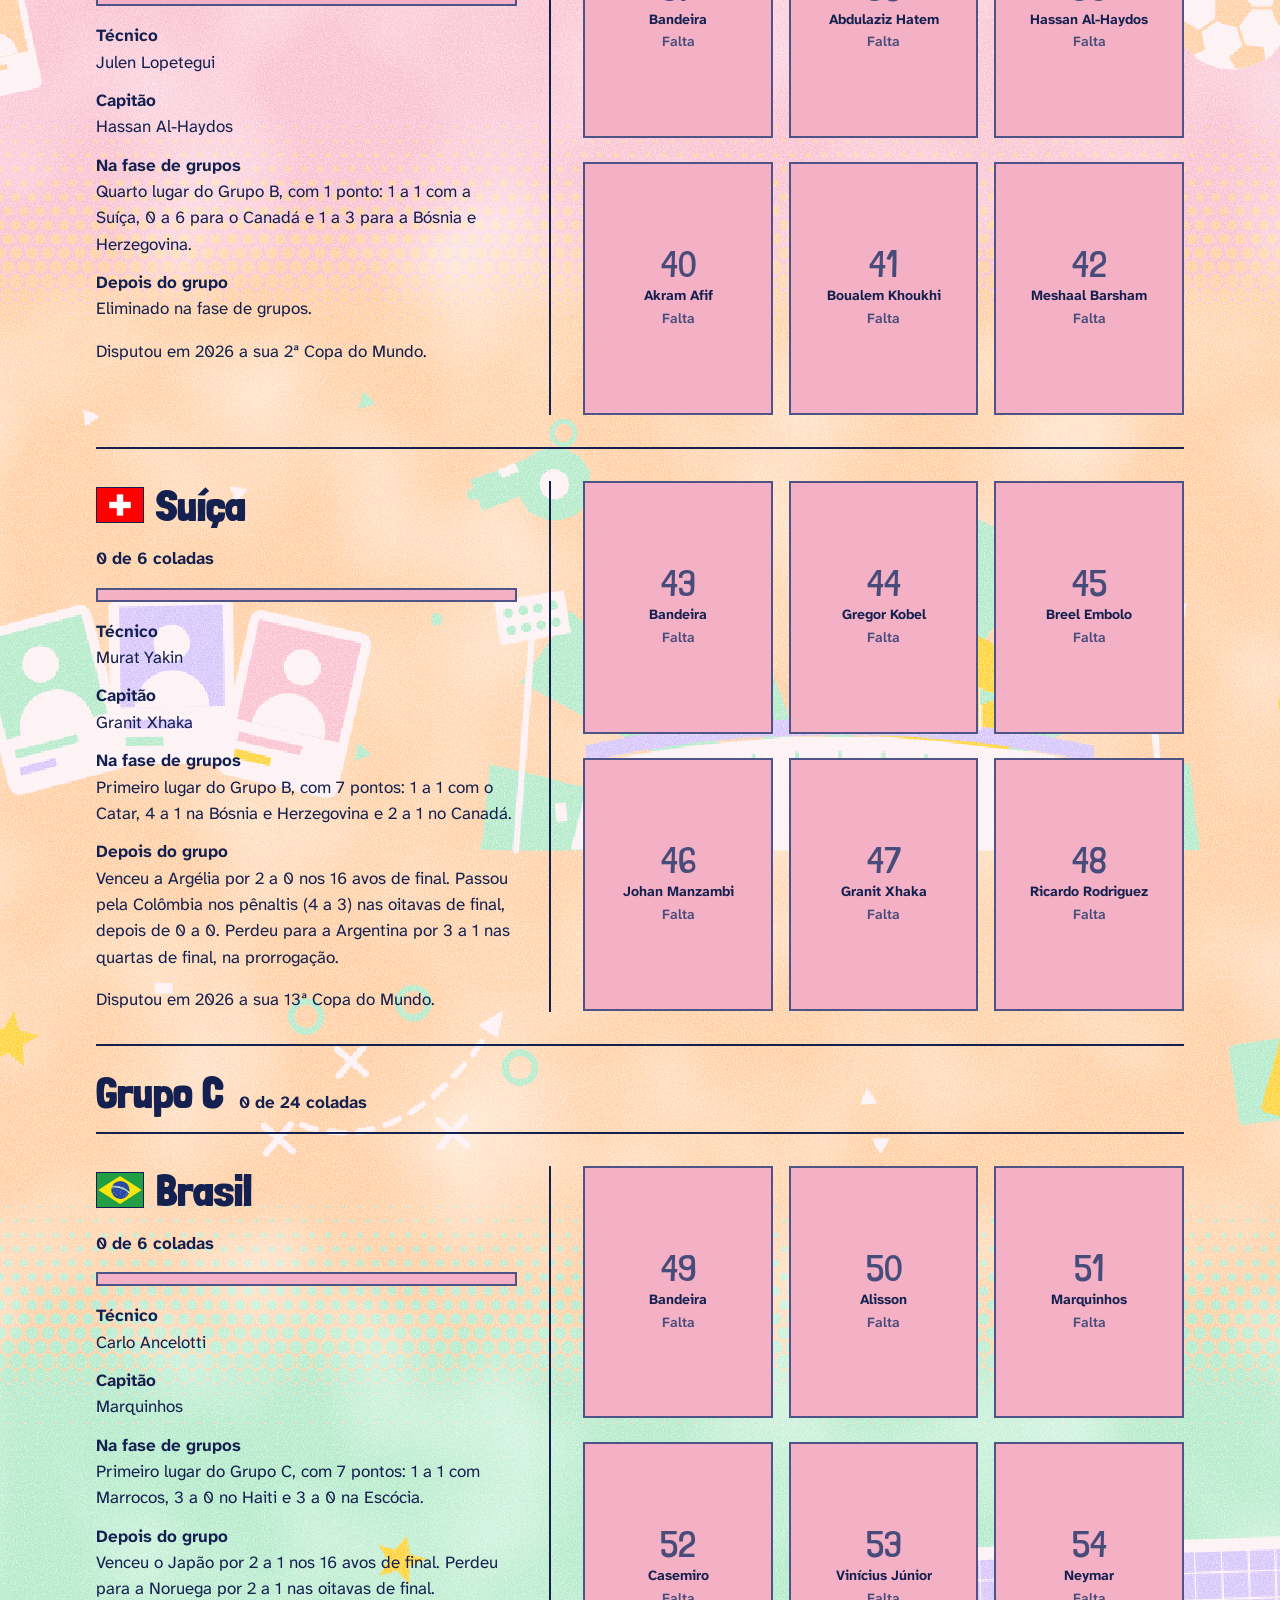
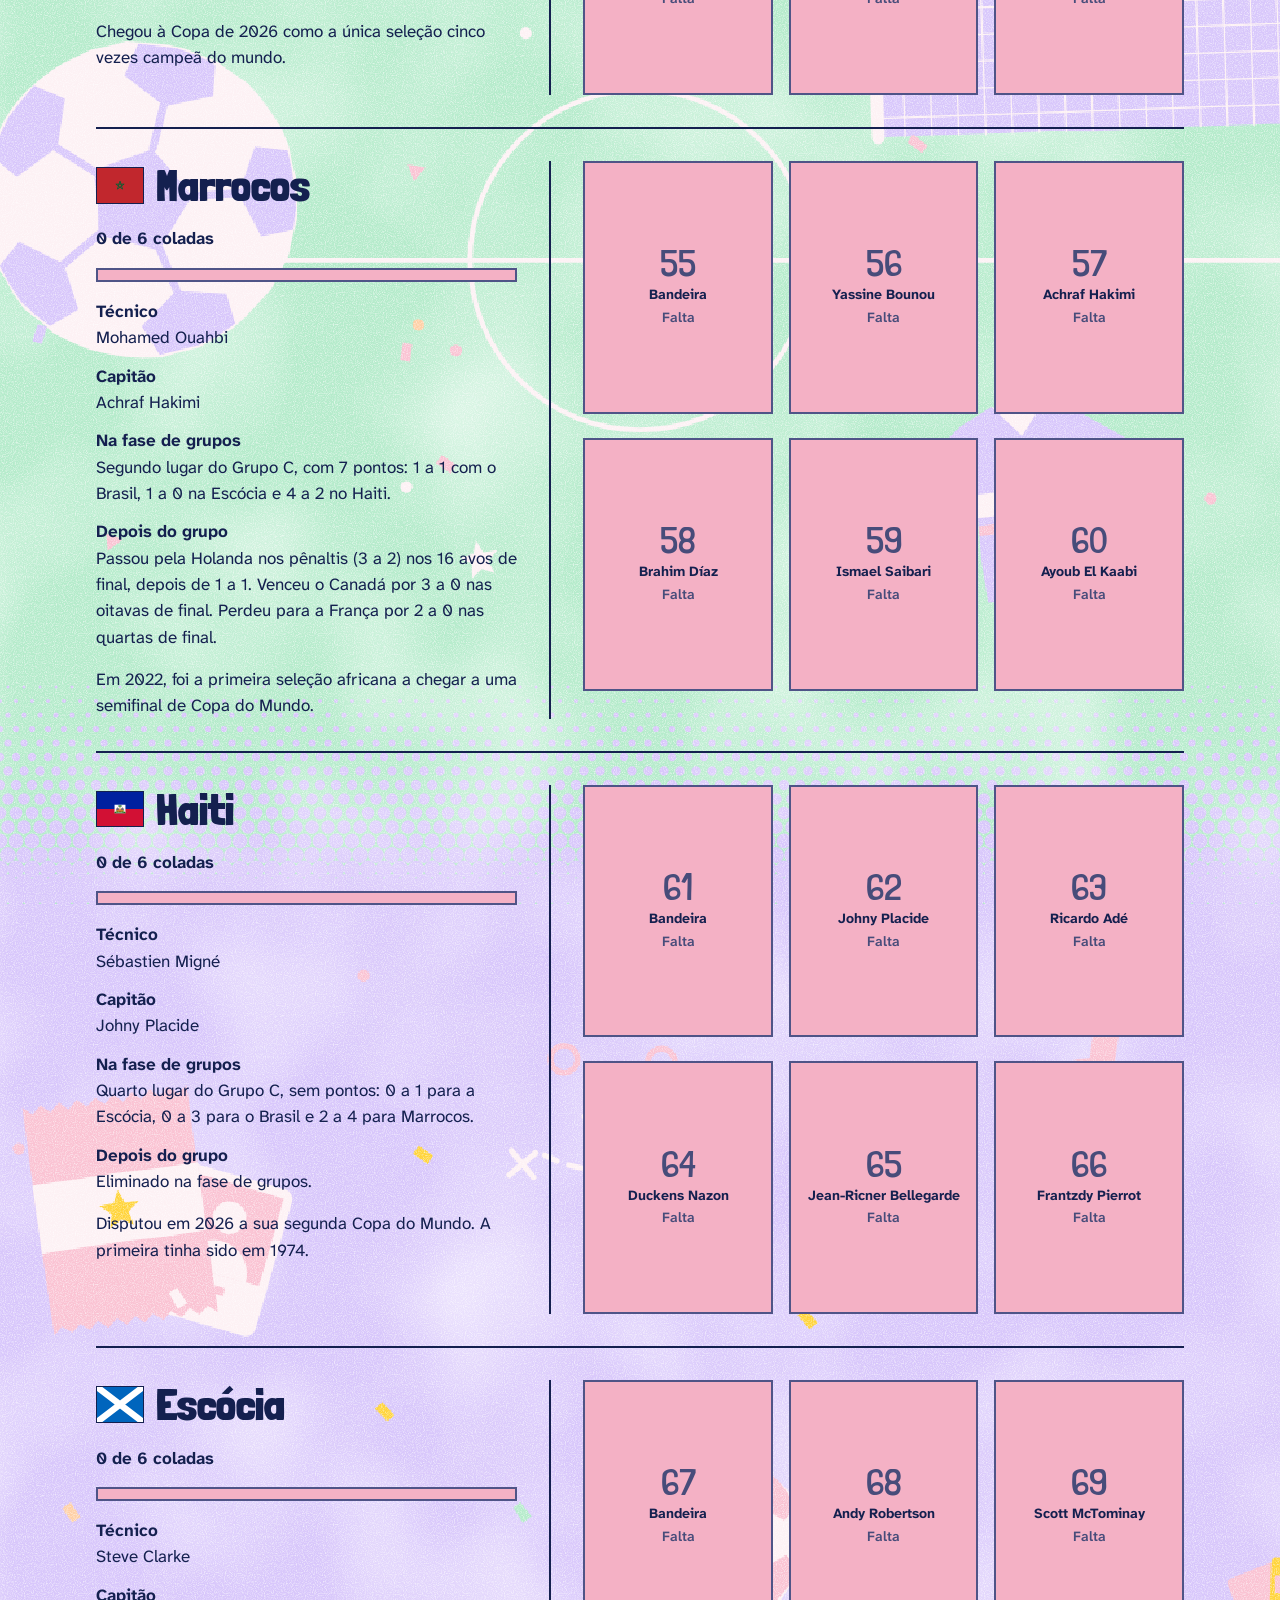
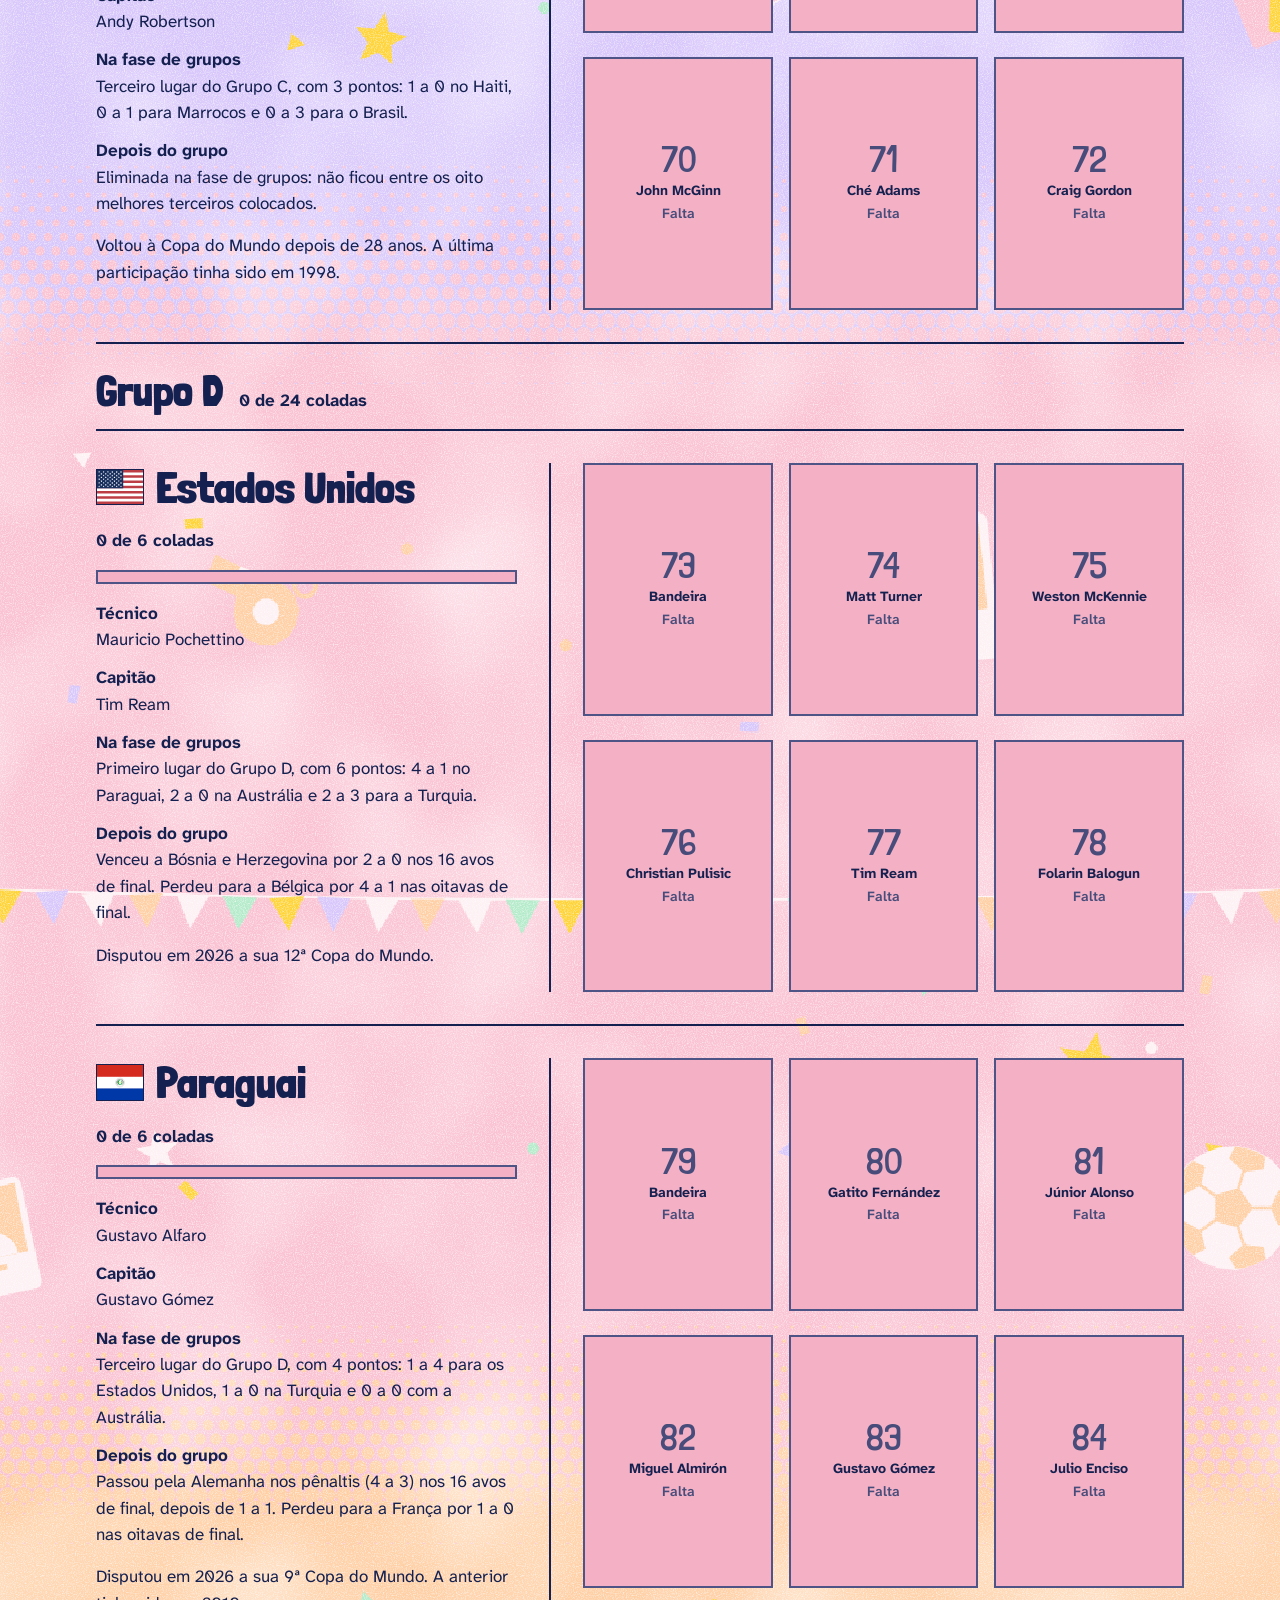
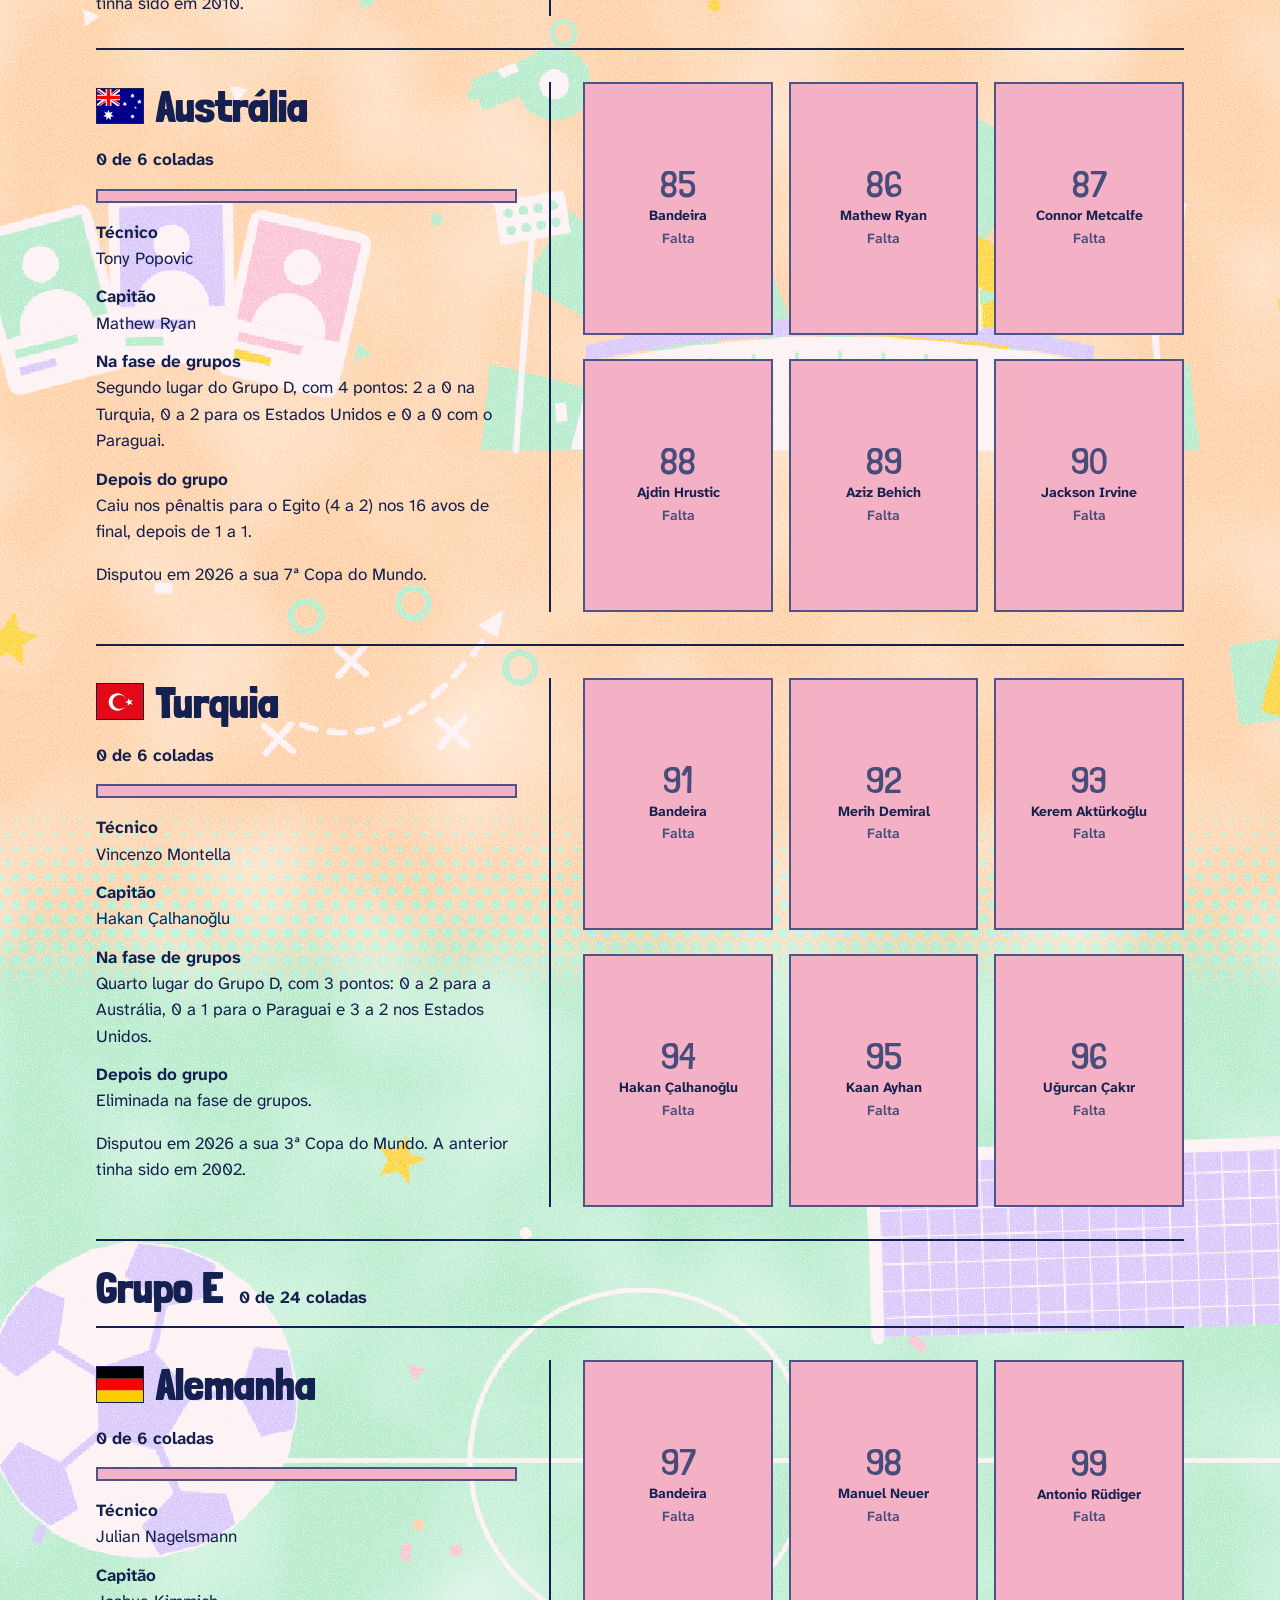
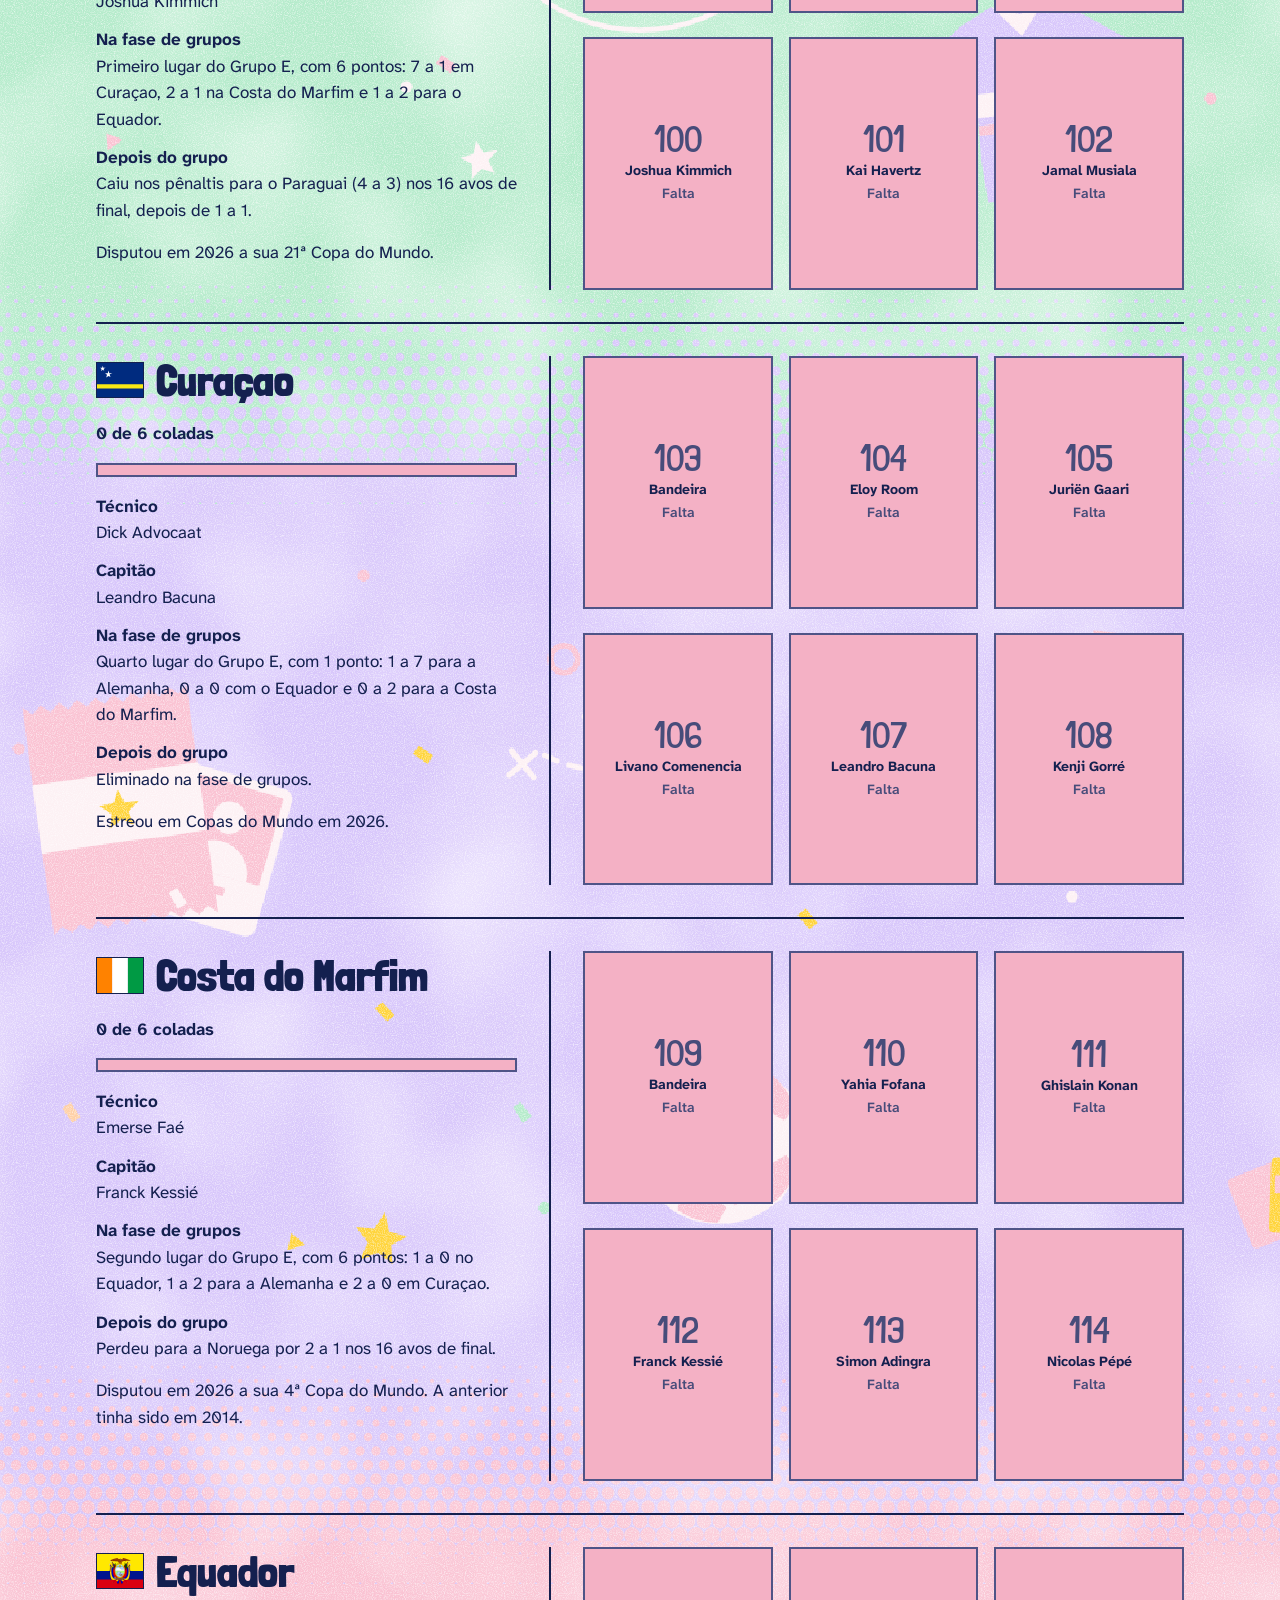
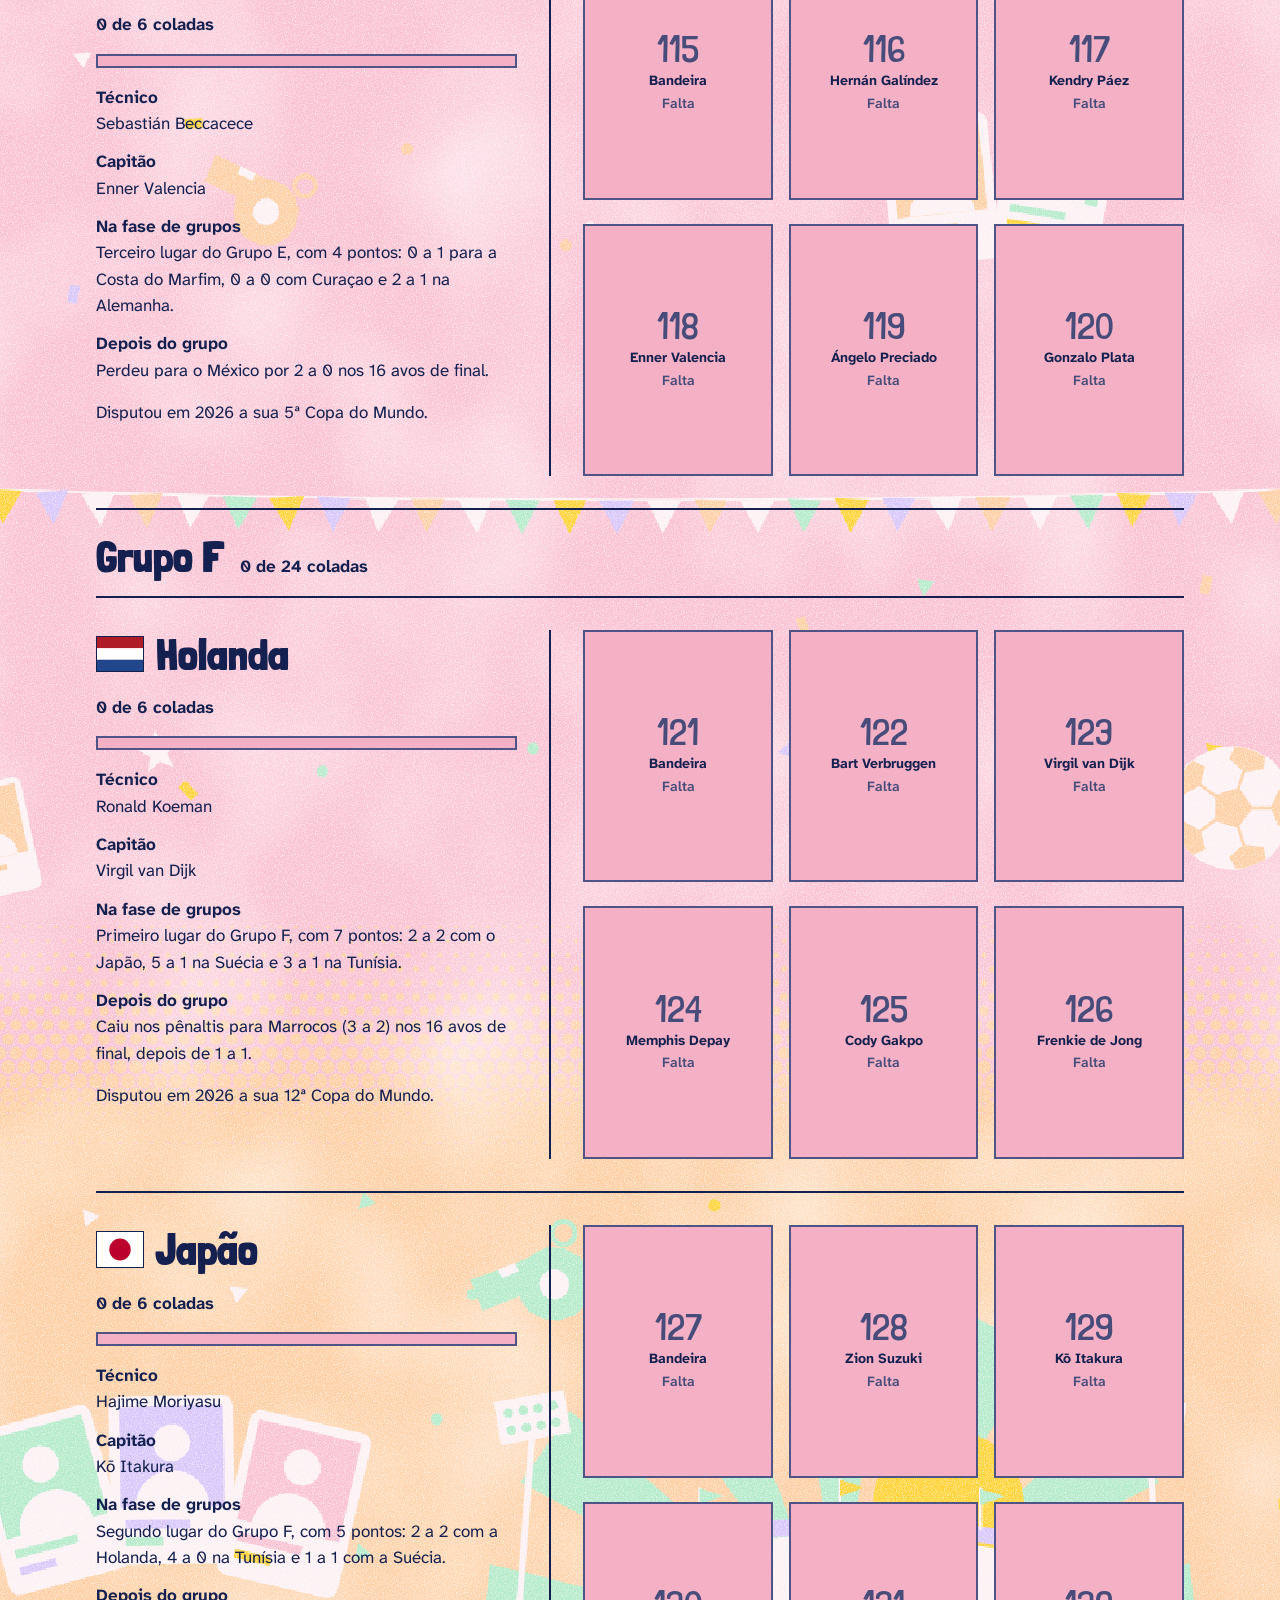
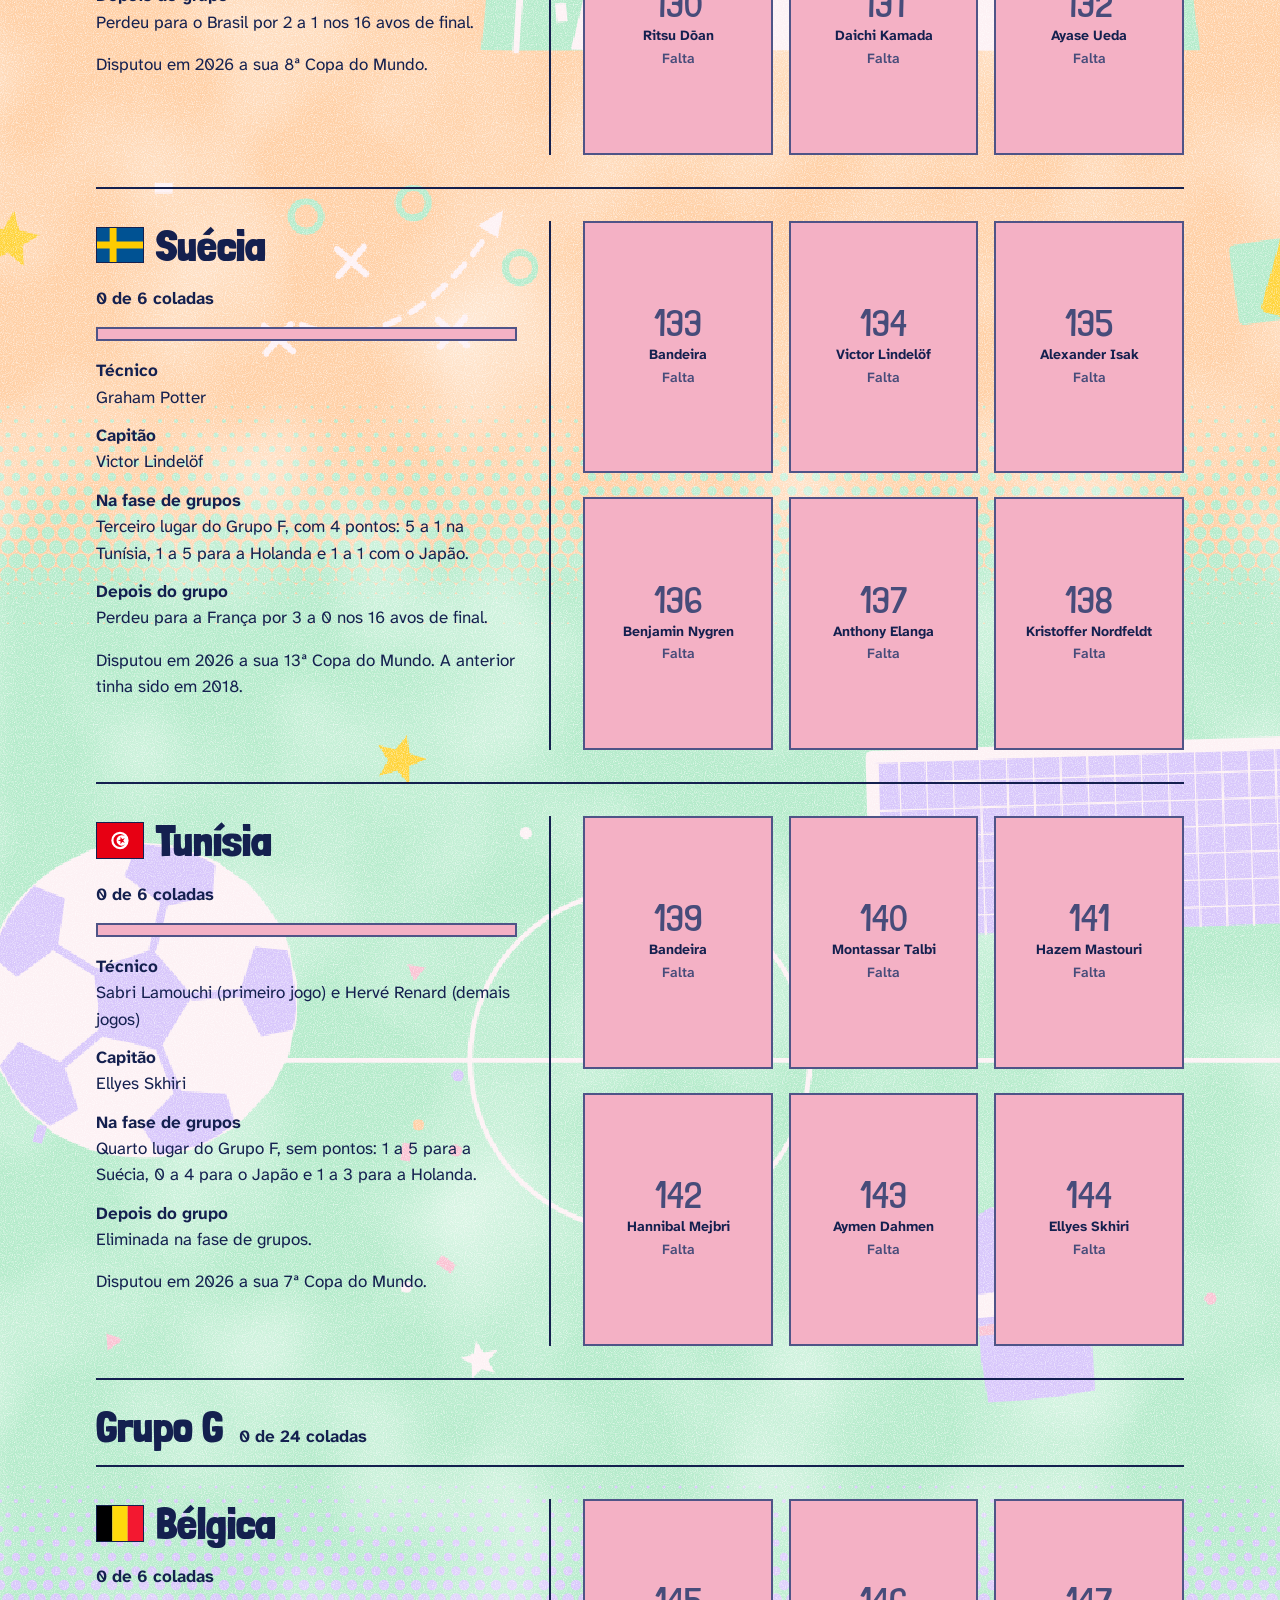
==== commit 57f10fac: "refactor: tira os comentários de todo o código Saíram 2.280 comentários de 46 arquivos (HTML, CSS, J" ====
--- a/album.html
+++ b/album.html
@@ -7,15 +7,10 @@
   <meta name="description" content="As páginas do álbum, organizadas por grupo e por seleção.">
   <link rel="icon" href="assets/svg/favicon.svg" type="image/svg+xml">
 
-  <!-- Este script fica no começo de propósito: ele aplica o tema e as preferências
-       salvas antes de a página aparecer, para a tela não "piscar" no tema errado. -->
   <script src="js/tema-acessibilidade.js"></script>
   <script src="js/menu.js" defer></script>
   <script src="js/efeitos.js" defer></script>
 
-  <!-- Os scripts do álbum, nesta ordem: os dados, o caderninho do progresso,
-       o desenho da figurinha e, por último, a página. O "defer" espera o HTML
-       ficar pronto e mantém a ordem. -->
   <script src="js/dados.js" defer></script>
   <script src="js/estado.js" defer></script>
   <script src="js/figurinha.js" defer></script>
@@ -28,15 +23,12 @@
   <link rel="stylesheet" href="css/acessibilidade.css">
 </head>
 <body>
-  <!-- Primeiro link da página: quem navega pelo teclado pula o menu e vai direto ao conteúdo. -->
   <a class="pular" href="#conteudo">Pular para o conteúdo</a>
 
-  <!-- CABEÇALHO. É igual nas 7 páginas; só muda qual link leva aria-current="page". -->
   <header class="cabecalho">
     <div class="largura cabecalho-grade">
       <a class="marca" href="index.html" aria-label="Colei!, página inicial">Colei!</a>
 
-      <!-- Em telas pequenas, este botão abre e fecha o menu (ver js/menu.js). -->
       <button class="botao-menu" type="button" aria-expanded="false" aria-controls="menu-principal">Menu</button>
 
       <nav class="menu" id="menu-principal" aria-label="Principal">
@@ -51,7 +43,6 @@
         </ul>
       </nav>
 
-      <!-- Abre o painel de acessibilidade (ver js/tema-acessibilidade.js). -->
       <button class="botao-acessibilidade" type="button" id="abrir-acessibilidade" aria-haspopup="dialog">
         <svg class="icone" viewBox="0 0 24 24" width="24" height="24" aria-hidden="true" focusable="false">
           <circle cx="12" cy="4.5" r="2.2" fill="currentColor"/>
@@ -64,22 +55,16 @@
 
   <main id="conteudo" tabindex="-1">
 
-    <!-- TOPO. Página dupla: à esquerda o placar do álbum, à direita as figurinhas que estão na mão. -->
     <section class="largura dobra album-topo">
       <div class="fluxo">
         <h1>Álbum</h1>
         <p class="placar">
-          <!-- O número grande gira como um marcador antigo (js/album.js). Quem lê o
-               número para o leitor de tela é o texto escondido ao lado. -->
           <span class="placar-numero"><span class="odometro" id="placar-odometro" aria-hidden="true"></span><span class="escondido" id="placar-coladas">0</span></span>
           <span>de <span id="placar-total">24</span> figurinhas coladas</span>
         </p>
-        <!-- A barra é só desenho: o número já está escrito acima. -->
         <div class="barra" aria-hidden="true"><span class="barra-cheia" id="placar-barra"></span></div>
         <p id="placar-texto">Falta colar tudo: o álbum está novinho.</p>
 
-        <!-- ÍNDICE DOS GRUPOS. Cada casa leva ao grupo e enche conforme ele é colado.
-             As casas são montadas pelo js/album.js. -->
         <nav class="fluxo" aria-labelledby="titulo-indice">
           <h2 class="titulo-menor" id="titulo-indice">Ir para um grupo</h2>
           <ol class="tira tira-indice" id="indice-grupos"></ol>
@@ -90,13 +75,11 @@
       <div class="fluxo">
         <h2 id="titulo-mao" tabindex="-1">Na mão</h2>
         <p id="mao-texto">As figurinhas que saem do pacotinho aparecem aqui, prontas para colar.</p>
-        <!-- Cada figurinha desta lista pode ser arrastada até a vaga ou colada pelo botão. -->
         <ul class="bandeja" id="bandeja" aria-labelledby="titulo-mao"></ul>
         <p id="mao-vazia"><a class="botao" href="pacotinhos.html">Abrir um pacotinho</a></p>
       </div>
     </section>
 
-    <!-- BUSCA, ABAS E FILTROS. Tudo aqui muda quais figurinhas aparecem logo abaixo. -->
     <section class="largura secao fluxo" aria-labelledby="titulo-procurar">
       <h2 id="titulo-procurar">Procurar no álbum</h2>
 
@@ -106,7 +89,6 @@
         <input class="campo-entrada" type="search" id="busca" autocomplete="off" aria-describedby="busca-dica">
       </div>
 
-      <!-- Abas no padrão WAI-ARIA: as setas do teclado passam de uma para a outra. -->
       <div class="abas" role="tablist" aria-label="Quais figurinhas mostrar">
         <button class="aba" type="button" role="tab" id="aba-todas" data-aba="todas" aria-selected="true" aria-controls="painel-album">Todas<span class="aba-conta" id="conta-todas">24</span></button>
         <button class="aba" type="button" role="tab" id="aba-tenho" data-aba="tenho" aria-selected="false" aria-controls="painel-album" tabindex="-1">Tenho<span class="aba-conta" id="conta-tenho">0</span></button>
@@ -134,13 +116,11 @@
       </div>
 
       <div class="resultado">
-        <!-- role="status": o leitor de tela lê este texto sempre que ele muda. -->
         <p id="resultado" role="status">24 figurinhas</p>
         <button class="botao botao-contorno botao-pequeno" type="button" id="limpar-filtros" hidden>Limpar busca e filtros</button>
       </div>
     </section>
 
-    <!-- AS PÁGINAS DO ÁLBUM. É o painel das abas: o conteúdo é montado pelo js/album.js. -->
     <div class="largura" role="tabpanel" id="painel-album" aria-labelledby="aba-todas">
       <div id="paginas"></div>
       <div class="vazio fluxo" id="vazio" hidden>
@@ -149,8 +129,6 @@
       </div>
     </div>
 
-    <!-- COMO TERMINOU. A última página do álbum: o resultado da Copa.
-         Os textos são preenchidos pelo js/album.js, a partir do objeto COPA de js/dados.js. -->
     <section class="largura secao" aria-labelledby="titulo-final">
       <div class="dobra">
         <div class="fluxo">
@@ -159,7 +137,6 @@
           <p id="final-placar"></p>
           <p id="final-onde"></p>
           <p id="final-numeros"></p>
-          <!-- Enfeite: as linhas de um campo, que se desenham quando esta parte aparece na tela. -->
           <svg class="campo-tracado" id="campo-do-final" viewBox="0 0 600 400" aria-hidden="true" focusable="false">
             <rect pathLength="1" x="20" y="20" width="560" height="360"/>
             <line pathLength="1" x1="300" y1="20" x2="300" y2="380"/>
@@ -183,17 +160,14 @@
       </div>
     </section>
 
-    <!-- CONQUISTAS. Cada uma vale um pacotinho extra. -->
     <section class="largura secao fluxo" aria-labelledby="titulo-conquistas">
       <h2 id="titulo-conquistas">Conquistas</h2>
       <p>Cada conquista vale um pacotinho extra, para abrir quando quiser.</p>
       <ul class="conquistas" id="conquistas"></ul>
     </section>
 
-    <!-- Recado para o leitor de tela (escondido da tela, mas lido em voz alta). -->
     <p class="escondido" id="aviso" role="status"></p>
 
-    <!-- Recado visível, preso no pé da tela depois de colar. -->
     <div class="recado" id="recado" hidden>
       <p class="recado-texto" id="recado-texto"></p>
       <button class="recado-botao" type="button" id="recado-desfazer">Desfazer</button>
@@ -201,7 +175,6 @@
     </div>
   </main>
 
-  <!-- RODAPÉ. É igual nas 7 páginas. -->
   <footer class="rodape">
     <div class="largura rodape-grade">
       <div class="rodape-sobre">
--- a/css/tokens.css
+++ b/css/tokens.css
@@ -1,78 +1,61 @@
-/* ==========================================================================
-   tokens.css
-   --------------------------------------------------------------------------
-   "Token" é um valor com nome. Em vez de escrever #14204F em vinte lugares,
-   o site inteiro usa var(--cor-texto). Para mudar a cor, muda-se uma linha só.
+:root {
+  --cor-fundo: #FAC3D3;
+  --cor-superficie: #FDF1F4;
+  --cor-vaga: #F4B1C5;
 
-   Direção visual: "Uma tinta só".
-   - Tema claro:  tinta azul sobre papel rosa.
-   - Tema escuro: tinta rosa sobre papel azul (papel e tinta trocam de lugar).
-   A cor de verdade só chega pelas figurinhas.
+  --cor-papel-2: #FFD0A6;
+  --cor-papel-3: #B5EBCB;
+  --cor-papel-4: #D8C7FB;
+  --cor-papel-realce: #FDF1F4;
+  --cor-papel-destaque: #FFD43B;
 
-   IMPORTANTE: toda cor nova entra aqui, com nome começando em --cor-, e depois
-   é conferida com:  node scripts/contraste.js
-   ========================================================================== */
+  --cor-texto: #14204F;
+  --cor-texto-secundario: #474C7A;
+  --cor-borda: #4F5487;
 
-/* ---------- Tema claro (o padrão) ---------- */
-:root {
-  /* Papel */
-  --cor-fundo: #F6CDD7;              /* papel rosa: o fundo da página */
-  --cor-superficie: #FDF1F4;         /* papel de cupom: cartões e campos */
-  --cor-vaga: #EDB5C3;               /* rosa-sombra: espaço vazio e trilho da barra */
+  --cor-acao: #2340C4;
+  --cor-acao-forte: #1A3299;
+  --cor-sobre-acao: #FDF1F4;
 
-  /* Tinta */
-  --cor-texto: #14204F;              /* azul-tinteiro: a única tinta da página */
-  --cor-texto-secundario: #474C7A;   /* tinta diluída: legendas e apoio */
-  --cor-borda: #4F5487;              /* linha impressa: bordas de campo e de vaga */
-
-  /* Ação: o que a pessoa pode apertar */
-  --cor-acao: #2340C4;               /* azul-caneta: botões e links */
-  --cor-acao-forte: #1A3299;         /* a caneta apertada: botão com o mouse em cima */
-  --cor-sobre-acao: #FDF1F4;         /* texto escrito em cima do botão */
-
-  /* Foco do teclado: um anel e um vão, sempre um claro e um escuro */
   --cor-foco: #14204F;
   --cor-foco-vao: #FDF1F4;
 
-  /* Recados */
-  --cor-sucesso: #0A5C33;            /* verde-gramado: deu certo */
-  --cor-erro: #9E001A;               /* vermelho-cartão: precisa corrigir */
+  --cor-sucesso: #0A5C33;
+  --cor-erro: #9E001A;
 
-  /* Etiqueta: o negativo da tinta ("Nova", "Repetida") */
   --cor-etiqueta-fundo: #14204F;
   --cor-etiqueta-texto: #F6CDD7;
 
-  /* Figurinha: é um objeto impresso, então a tinta dela não muda com o tema */
-  --cor-figurinha-papel: #FFFFFF;    /* comum: papel adesivo fosco */
+  --cor-figurinha-papel: #FFFFFF;
   --cor-figurinha-tinta: #14204F;
-  --cor-prata: #C5CAD6;              /* brilhante: laminado */
+  --cor-prata: #C5CAD6;
   --cor-prata-clara: #ECEEF3;
-  --cor-ouro: #F2C230;               /* lendária: holográfico */
-  /* O arco-íris do papel holográfico. Fica por cima da lendária, bem fraco;
-     é brilho, não é texto nem fundo de texto. Não muda com o tema. */
+  --cor-ouro: #F2C230;
   --holografico: linear-gradient(115deg, #FF5D8F, #FFD166 22%, #5EEAD4 45%, #60A5FA 68%, #C084FC 90%);
 
-  /* Foto impressa em uma tinta só: a parte escura da foto sai na cor da tinta
-     e a parte clara fica na cor do papel */
   --cor-foto-sombra: #14204F;
   --cor-foto-luz: #F6CDD7;
 
-  /* Sombra da figurinha colada (só ela tem sombra no site) */
   --sombra-colada: 0 0 0 1.5px var(--cor-borda), 3px 4px 0 0 rgba(20, 32, 79, 0.55);
 }
 
-/* ---------- Tema escuro ---------- */
 [data-tema="escuro"] {
-  --cor-fundo: #1B2A80;              /* papel azul */
-  --cor-superficie: #25359A;         /* papel azul claro: no escuro, o que está na frente fica mais claro */
-  --cor-vaga: #131D4A;               /* rebaixo: mais escuro que a página */
+  --cor-fundo: #1B2B8C;
+  --cor-superficie: #25359A;
+  --cor-vaga: #131D4A;
 
-  --cor-texto: #FBE3E9;              /* tinta rosa */
+  --cor-papel-2: #4A1FA6;
+  --cor-papel-3: #06437A;
+  --cor-papel-4: #6E1672;
+  --cor-papel-realce: #131D4A;
+  --cor-papel-destaque: #0F4A30;
+
+  --cor-texto: #FBE3E9;
   --cor-texto-secundario: #C9B4CC;
   --cor-borda: #9AA3E6;
 
-  --cor-acao: #A9BEFF;               /* caneta gel: a que escreve em papel escuro */
-  --cor-acao-forte: #C5D3FF;         /* no escuro, o botão clareia em vez de escurecer */
+  --cor-acao: #A9BEFF;
+  --cor-acao-forte: #C5D3FF;
   --cor-sobre-acao: #1B2A80;
 
   --cor-foco: #FBE3E9;
@@ -84,26 +67,27 @@
   --cor-etiqueta-fundo: #FBE3E9;
   --cor-etiqueta-texto: #1B2A80;
 
-  --cor-figurinha-papel: #EFE6EC;    /* branco puro ofusca à noite */
+  --cor-figurinha-papel: #EFE6EC;
   --cor-figurinha-tinta: #14204F;
   --cor-prata: #AEB6C6;
   --cor-prata-clara: #DDE1E9;
   --cor-ouro: #E0AC1F;
 
-  /* No escuro o papel é que é escuro: a sombra da foto fica no azul do rebaixo
-     e a luz, na tinta rosa */
   --cor-foto-sombra: #131D4A;
   --cor-foto-luz: #FBE3E9;
 
-  /* No escuro não se vê sombra: a figurinha colada ganha só o contorno */
   --sombra-colada: 0 0 0 1.5px var(--cor-borda);
 }
 
-/* ---------- Alto contraste, tema claro ---------- */
 [data-contraste="alto"] {
   --cor-fundo: #FFFFFF;
   --cor-superficie: #FFFFFF;
   --cor-vaga: #FFFFFF;
+  --cor-papel-2: #FFFFFF;
+  --cor-papel-3: #FFFFFF;
+  --cor-papel-4: #FFFFFF;
+  --cor-papel-realce: #FFFFFF;
+  --cor-papel-destaque: #FFFFFF;
 
   --cor-texto: #000000;
   --cor-texto-secundario: #1F1F1F;
@@ -128,18 +112,21 @@
   --cor-prata-clara: #FFFFFF;
   --cor-ouro: #FFE066;
 
-  /* No alto contraste (claro e escuro) a foto fica em preto e branco */
   --cor-foto-sombra: #000000;
   --cor-foto-luz: #FFFFFF;
 
   --sombra-colada: 0 0 0 2px var(--cor-borda);
 }
 
-/* ---------- Alto contraste, tema escuro ---------- */
 [data-tema="escuro"][data-contraste="alto"] {
   --cor-fundo: #000000;
   --cor-superficie: #000000;
   --cor-vaga: #000000;
+  --cor-papel-2: #000000;
+  --cor-papel-3: #000000;
+  --cor-papel-4: #000000;
+  --cor-papel-realce: #000000;
+  --cor-papel-destaque: #000000;
 
   --cor-texto: #FFFFFF;
   --cor-texto-secundario: #E6E6E6;
@@ -167,14 +154,10 @@
   --sombra-colada: 0 0 0 2px var(--cor-borda);
 }
 
-/* ---------- Medidas (valem para todos os temas) ---------- */
 :root {
-  /* Fontes: uma de destaque (títulos e números) e uma de leitura */
   --fonte-destaque: "Londrina Solid", "Arial Black", Impact, sans-serif;
   --fonte-leitura: "Atkinson Hyperlegible Next", "Segoe UI", Arial, sans-serif;
 
-  /* Tamanhos de texto em rem: 1rem é o tamanho de letra que a pessoa escolheu
-     no navegador (16 px na maioria). Assim tudo cresce junto no painel. */
   --texto-pequeno: 0.875rem;
   --texto-base: 1.0625rem;
   --texto-medio: 1.25rem;
@@ -183,7 +166,6 @@
   --titulo-1: clamp(2.75rem, 1.75rem + 5vw, 4.5rem);
   --entrelinha: 1.55;
 
-  /* Espaços: uma escada de medidas, para o site ter ritmo */
   --espaco-1: 0.25rem;
   --espaco-2: 0.5rem;
   --espaco-3: 0.75rem;
@@ -193,15 +175,24 @@
   --espaco-7: 3rem;
   --espaco-8: 4.5rem;
 
-  /* Cantos: cada raio quer dizer uma coisa */
-  --raio-impresso: 0;        /* o que está impresso na página: vaga, fio, tira */
-  --raio-ferramenta: 4px;    /* o que se usa: botão, campo */
-  --raio-adesivo: 10px;      /* o que se cola: figurinha, pacotinho, cupom */
+  --raio-impresso: 0;
+  --raio-ferramenta: 4px;
+  --raio-adesivo: 10px;
 
-  /* Larguras */
-  --largura-maxima: 70rem;   /* largura do miolo da página */
-  --largura-leitura: 62ch;   /* linha de texto confortável: cerca de 62 letras */
+  --largura-maxima: 70rem;
+  --largura-leitura: 62ch;
 
-  /* Movimento */
   --duracao: 200ms;
 }
+
+:root {
+  --fundo-papeis: url("data:image/svg+xml,%3Csvg xmlns='http://www.w3.org/2000/svg' width='16' height='4400'%3E%3Crect y='0' width='16' height='744' fill='%23FAC3D3'/%3E%3Ccircle cx='8' cy='527' r='1.5' fill='%23FFD0A6'/%3E%3Ccircle cx='0' cy='541' r='2.0' fill='%23FFD0A6'/%3E%3Ccircle cx='16' cy='541' r='2.0' fill='%23FFD0A6'/%3E%3Ccircle cx='8' cy='555' r='2.6' fill='%23FFD0A6'/%3E%3Ccircle cx='0' cy='569' r='3.1' fill='%23FFD0A6'/%3E%3Ccircle cx='16' cy='569' r='3.1' fill='%23FFD0A6'/%3E%3Ccircle cx='8' cy='583' r='3.6' fill='%23FFD0A6'/%3E%3Ccircle cx='0' cy='597' r='4.2' fill='%23FFD0A6'/%3E%3Ccircle cx='16' cy='597' r='4.2' fill='%23FFD0A6'/%3E%3Ccircle cx='8' cy='611' r='4.7' fill='%23FFD0A6'/%3E%3Ccircle cx='0' cy='625' r='5.2' fill='%23FFD0A6'/%3E%3Ccircle cx='16' cy='625' r='5.2' fill='%23FFD0A6'/%3E%3Ccircle cx='8' cy='639' r='5.8' fill='%23FFD0A6'/%3E%3Ccircle cx='0' cy='653' r='6.3' fill='%23FFD0A6'/%3E%3Ccircle cx='16' cy='653' r='6.3' fill='%23FFD0A6'/%3E%3Ccircle cx='8' cy='667' r='6.8' fill='%23FFD0A6'/%3E%3Ccircle cx='0' cy='681' r='7.4' fill='%23FFD0A6'/%3E%3Ccircle cx='16' cy='681' r='7.4' fill='%23FFD0A6'/%3E%3Ccircle cx='8' cy='695' r='7.9' fill='%23FFD0A6'/%3E%3Ccircle cx='0' cy='709' r='8.4' fill='%23FFD0A6'/%3E%3Ccircle cx='16' cy='709' r='8.4' fill='%23FFD0A6'/%3E%3Ccircle cx='8' cy='723' r='9.0' fill='%23FFD0A6'/%3E%3Ccircle cx='0' cy='737' r='9.5' fill='%23FFD0A6'/%3E%3Ccircle cx='16' cy='737' r='9.5' fill='%23FFD0A6'/%3E%3Crect y='744' width='16' height='1080' fill='%23FFD0A6'/%3E%3Ccircle cx='8' cy='1607' r='1.5' fill='%23B5EBCB'/%3E%3Ccircle cx='0' cy='1621' r='2.0' fill='%23B5EBCB'/%3E%3Ccircle cx='16' cy='1621' r='2.0' fill='%23B5EBCB'/%3E%3Ccircle cx='8' cy='1635' r='2.6' fill='%23B5EBCB'/%3E%3Ccircle cx='0' cy='1649' r='3.1' fill='%23B5EBCB'/%3E%3Ccircle cx='16' cy='1649' r='3.1' fill='%23B5EBCB'/%3E%3Ccircle cx='8' cy='1663' r='3.6' fill='%23B5EBCB'/%3E%3Ccircle cx='0' cy='1677' r='4.2' fill='%23B5EBCB'/%3E%3Ccircle cx='16' cy='1677' r='4.2' fill='%23B5EBCB'/%3E%3Ccircle cx='8' cy='1691' r='4.7' fill='%23B5EBCB'/%3E%3Ccircle cx='0' cy='1705' r='5.2' fill='%23B5EBCB'/%3E%3Ccircle cx='16' cy='1705' r='5.2' fill='%23B5EBCB'/%3E%3Ccircle cx='8' cy='1719' r='5.8' fill='%23B5EBCB'/%3E%3Ccircle cx='0' cy='1733' r='6.3' fill='%23B5EBCB'/%3E%3Ccircle cx='16' cy='1733' r='6.3' fill='%23B5EBCB'/%3E%3Ccircle cx='8' cy='1747' r='6.8' fill='%23B5EBCB'/%3E%3Ccircle cx='0' cy='1761' r='7.4' fill='%23B5EBCB'/%3E%3Ccircle cx='16' cy='1761' r='7.4' fill='%23B5EBCB'/%3E%3Ccircle cx='8' cy='1775' r='7.9' fill='%23B5EBCB'/%3E%3Ccircle cx='0' cy='1789' r='8.4' fill='%23B5EBCB'/%3E%3Ccircle cx='16' cy='1789' r='8.4' fill='%23B5EBCB'/%3E%3Ccircle cx='8' cy='1803' r='9.0' fill='%23B5EBCB'/%3E%3Ccircle cx='0' cy='1817' r='9.5' fill='%23B5EBCB'/%3E%3Ccircle cx='16' cy='1817' r='9.5' fill='%23B5EBCB'/%3E%3Crect y='1824' width='16' height='1080' fill='%23B5EBCB'/%3E%3Ccircle cx='8' cy='2687' r='1.5' fill='%23D8C7FB'/%3E%3Ccircle cx='0' cy='2701' r='2.0' fill='%23D8C7FB'/%3E%3Ccircle cx='16' cy='2701' r='2.0' fill='%23D8C7FB'/%3E%3Ccircle cx='8' cy='2715' r='2.6' fill='%23D8C7FB'/%3E%3Ccircle cx='0' cy='2729' r='3.1' fill='%23D8C7FB'/%3E%3Ccircle cx='16' cy='2729' r='3.1' fill='%23D8C7FB'/%3E%3Ccircle cx='8' cy='2743' r='3.6' fill='%23D8C7FB'/%3E%3Ccircle cx='0' cy='2757' r='4.2' fill='%23D8C7FB'/%3E%3Ccircle cx='16' cy='2757' r='4.2' fill='%23D8C7FB'/%3E%3Ccircle cx='8' cy='2771' r='4.7' fill='%23D8C7FB'/%3E%3Ccircle cx='0' cy='2785' r='5.2' fill='%23D8C7FB'/%3E%3Ccircle cx='16' cy='2785' r='5.2' fill='%23D8C7FB'/%3E%3Ccircle cx='8' cy='2799' r='5.8' fill='%23D8C7FB'/%3E%3Ccircle cx='0' cy='2813' r='6.3' fill='%23D8C7FB'/%3E%3Ccircle cx='16' cy='2813' r='6.3' fill='%23D8C7FB'/%3E%3Ccircle cx='8' cy='2827' r='6.8' fill='%23D8C7FB'/%3E%3Ccircle cx='0' cy='2841' r='7.4' fill='%23D8C7FB'/%3E%3Ccircle cx='16' cy='2841' r='7.4' fill='%23D8C7FB'/%3E%3Ccircle cx='8' cy='2855' r='7.9' fill='%23D8C7FB'/%3E%3Ccircle cx='0' cy='2869' r='8.4' fill='%23D8C7FB'/%3E%3Ccircle cx='16' cy='2869' r='8.4' fill='%23D8C7FB'/%3E%3Ccircle cx='8' cy='2883' r='9.0' fill='%23D8C7FB'/%3E%3Ccircle cx='0' cy='2897' r='9.5' fill='%23D8C7FB'/%3E%3Ccircle cx='16' cy='2897' r='9.5' fill='%23D8C7FB'/%3E%3Crect y='2904' width='16' height='1080' fill='%23D8C7FB'/%3E%3Ccircle cx='8' cy='3767' r='1.5' fill='%23FAC3D3'/%3E%3Ccircle cx='0' cy='3781' r='2.0' fill='%23FAC3D3'/%3E%3Ccircle cx='16' cy='3781' r='2.0' fill='%23FAC3D3'/%3E%3Ccircle cx='8' cy='3795' r='2.6' fill='%23FAC3D3'/%3E%3Ccircle cx='0' cy='3809' r='3.1' fill='%23FAC3D3'/%3E%3Ccircle cx='16' cy='3809' r='3.1' fill='%23FAC3D3'/%3E%3Ccircle cx='8' cy='3823' r='3.6' fill='%23FAC3D3'/%3E%3Ccircle cx='0' cy='3837' r='4.2' fill='%23FAC3D3'/%3E%3Ccircle cx='16' cy='3837' r='4.2' fill='%23FAC3D3'/%3E%3Ccircle cx='8' cy='3851' r='4.7' fill='%23FAC3D3'/%3E%3Ccircle cx='0' cy='3865' r='5.2' fill='%23FAC3D3'/%3E%3Ccircle cx='16' cy='3865' r='5.2' fill='%23FAC3D3'/%3E%3Ccircle cx='8' cy='3879' r='5.8' fill='%23FAC3D3'/%3E%3Ccircle cx='0' cy='3893' r='6.3' fill='%23FAC3D3'/%3E%3Ccircle cx='16' cy='3893' r='6.3' fill='%23FAC3D3'/%3E%3Ccircle cx='8' cy='3907' r='6.8' fill='%23FAC3D3'/%3E%3Ccircle cx='0' cy='3921' r='7.4' fill='%23FAC3D3'/%3E%3Ccircle cx='16' cy='3921' r='7.4' fill='%23FAC3D3'/%3E%3Ccircle cx='8' cy='3935' r='7.9' fill='%23FAC3D3'/%3E%3Ccircle cx='0' cy='3949' r='8.4' fill='%23FAC3D3'/%3E%3Ccircle cx='16' cy='3949' r='8.4' fill='%23FAC3D3'/%3E%3Ccircle cx='8' cy='3963' r='9.0' fill='%23FAC3D3'/%3E%3Ccircle cx='0' cy='3977' r='9.5' fill='%23FAC3D3'/%3E%3Ccircle cx='16' cy='3977' r='9.5' fill='%23FAC3D3'/%3E%3Crect y='3984' width='16' height='416' fill='%23FAC3D3'/%3E%3C/svg%3E");
+}
+
+[data-tema="escuro"] {
+  --fundo-papeis: url("data:image/svg+xml,%3Csvg xmlns='http://www.w3.org/2000/svg' width='16' height='4400'%3E%3Crect y='0' width='16' height='744' fill='%231B2B8C'/%3E%3Ccircle cx='8' cy='527' r='1.5' fill='%234A1FA6'/%3E%3Ccircle cx='0' cy='541' r='2.0' fill='%234A1FA6'/%3E%3Ccircle cx='16' cy='541' r='2.0' fill='%234A1FA6'/%3E%3Ccircle cx='8' cy='555' r='2.6' fill='%234A1FA6'/%3E%3Ccircle cx='0' cy='569' r='3.1' fill='%234A1FA6'/%3E%3Ccircle cx='16' cy='569' r='3.1' fill='%234A1FA6'/%3E%3Ccircle cx='8' cy='583' r='3.6' fill='%234A1FA6'/%3E%3Ccircle cx='0' cy='597' r='4.2' fill='%234A1FA6'/%3E%3Ccircle cx='16' cy='597' r='4.2' fill='%234A1FA6'/%3E%3Ccircle cx='8' cy='611' r='4.7' fill='%234A1FA6'/%3E%3Ccircle cx='0' cy='625' r='5.2' fill='%234A1FA6'/%3E%3Ccircle cx='16' cy='625' r='5.2' fill='%234A1FA6'/%3E%3Ccircle cx='8' cy='639' r='5.8' fill='%234A1FA6'/%3E%3Ccircle cx='0' cy='653' r='6.3' fill='%234A1FA6'/%3E%3Ccircle cx='16' cy='653' r='6.3' fill='%234A1FA6'/%3E%3Ccircle cx='8' cy='667' r='6.8' fill='%234A1FA6'/%3E%3Ccircle cx='0' cy='681' r='7.4' fill='%234A1FA6'/%3E%3Ccircle cx='16' cy='681' r='7.4' fill='%234A1FA6'/%3E%3Ccircle cx='8' cy='695' r='7.9' fill='%234A1FA6'/%3E%3Ccircle cx='0' cy='709' r='8.4' fill='%234A1FA6'/%3E%3Ccircle cx='16' cy='709' r='8.4' fill='%234A1FA6'/%3E%3Ccircle cx='8' cy='723' r='9.0' fill='%234A1FA6'/%3E%3Ccircle cx='0' cy='737' r='9.5' fill='%234A1FA6'/%3E%3Ccircle cx='16' cy='737' r='9.5' fill='%234A1FA6'/%3E%3Crect y='744' width='16' height='1080' fill='%234A1FA6'/%3E%3Ccircle cx='8' cy='1607' r='1.5' fill='%2306437A'/%3E%3Ccircle cx='0' cy='1621' r='2.0' fill='%2306437A'/%3E%3Ccircle cx='16' cy='1621' r='2.0' fill='%2306437A'/%3E%3Ccircle cx='8' cy='1635' r='2.6' fill='%2306437A'/%3E%3Ccircle cx='0' cy='1649' r='3.1' fill='%2306437A'/%3E%3Ccircle cx='16' cy='1649' r='3.1' fill='%2306437A'/%3E%3Ccircle cx='8' cy='1663' r='3.6' fill='%2306437A'/%3E%3Ccircle cx='0' cy='1677' r='4.2' fill='%2306437A'/%3E%3Ccircle cx='16' cy='1677' r='4.2' fill='%2306437A'/%3E%3Ccircle cx='8' cy='1691' r='4.7' fill='%2306437A'/%3E%3Ccircle cx='0' cy='1705' r='5.2' fill='%2306437A'/%3E%3Ccircle cx='16' cy='1705' r='5.2' fill='%2306437A'/%3E%3Ccircle cx='8' cy='1719' r='5.8' fill='%2306437A'/%3E%3Ccircle cx='0' cy='1733' r='6.3' fill='%2306437A'/%3E%3Ccircle cx='16' cy='1733' r='6.3' fill='%2306437A'/%3E%3Ccircle cx='8' cy='1747' r='6.8' fill='%2306437A'/%3E%3Ccircle cx='0' cy='1761' r='7.4' fill='%2306437A'/%3E%3Ccircle cx='16' cy='1761' r='7.4' fill='%2306437A'/%3E%3Ccircle cx='8' cy='1775' r='7.9' fill='%2306437A'/%3E%3Ccircle cx='0' cy='1789' r='8.4' fill='%2306437A'/%3E%3Ccircle cx='16' cy='1789' r='8.4' fill='%2306437A'/%3E%3Ccircle cx='8' cy='1803' r='9.0' fill='%2306437A'/%3E%3Ccircle cx='0' cy='1817' r='9.5' fill='%2306437A'/%3E%3Ccircle cx='16' cy='1817' r='9.5' fill='%2306437A'/%3E%3Crect y='1824' width='16' height='1080' fill='%2306437A'/%3E%3Ccircle cx='8' cy='2687' r='1.5' fill='%236E1672'/%3E%3Ccircle cx='0' cy='2701' r='2.0' fill='%236E1672'/%3E%3Ccircle cx='16' cy='2701' r='2.0' fill='%236E1672'/%3E%3Ccircle cx='8' cy='2715' r='2.6' fill='%236E1672'/%3E%3Ccircle cx='0' cy='2729' r='3.1' fill='%236E1672'/%3E%3Ccircle cx='16' cy='2729' r='3.1' fill='%236E1672'/%3E%3Ccircle cx='8' cy='2743' r='3.6' fill='%236E1672'/%3E%3Ccircle cx='0' cy='2757' r='4.2' fill='%236E1672'/%3E%3Ccircle cx='16' cy='2757' r='4.2' fill='%236E1672'/%3E%3Ccircle cx='8' cy='2771' r='4.7' fill='%236E1672'/%3E%3Ccircle cx='0' cy='2785' r='5.2' fill='%236E1672'/%3E%3Ccircle cx='16' cy='2785' r='5.2' fill='%236E1672'/%3E%3Ccircle cx='8' cy='2799' r='5.8' fill='%236E1672'/%3E%3Ccircle cx='0' cy='2813' r='6.3' fill='%236E1672'/%3E%3Ccircle cx='16' cy='2813' r='6.3' fill='%236E1672'/%3E%3Ccircle cx='8' cy='2827' r='6.8' fill='%236E1672'/%3E%3Ccircle cx='0' cy='2841' r='7.4' fill='%236E1672'/%3E%3Ccircle cx='16' cy='2841' r='7.4' fill='%236E1672'/%3E%3Ccircle cx='8' cy='2855' r='7.9' fill='%236E1672'/%3E%3Ccircle cx='0' cy='2869' r='8.4' fill='%236E1672'/%3E%3Ccircle cx='16' cy='2869' r='8.4' fill='%236E1672'/%3E%3Ccircle cx='8' cy='2883' r='9.0' fill='%236E1672'/%3E%3Ccircle cx='0' cy='2897' r='9.5' fill='%236E1672'/%3E%3Ccircle cx='16' cy='2897' r='9.5' fill='%236E1672'/%3E%3Crect y='2904' width='16' height='1080' fill='%236E1672'/%3E%3Ccircle cx='8' cy='3767' r='1.5' fill='%231B2B8C'/%3E%3Ccircle cx='0' cy='3781' r='2.0' fill='%231B2B8C'/%3E%3Ccircle cx='16' cy='3781' r='2.0' fill='%231B2B8C'/%3E%3Ccircle cx='8' cy='3795' r='2.6' fill='%231B2B8C'/%3E%3Ccircle cx='0' cy='3809' r='3.1' fill='%231B2B8C'/%3E%3Ccircle cx='16' cy='3809' r='3.1' fill='%231B2B8C'/%3E%3Ccircle cx='8' cy='3823' r='3.6' fill='%231B2B8C'/%3E%3Ccircle cx='0' cy='3837' r='4.2' fill='%231B2B8C'/%3E%3Ccircle cx='16' cy='3837' r='4.2' fill='%231B2B8C'/%3E%3Ccircle cx='8' cy='3851' r='4.7' fill='%231B2B8C'/%3E%3Ccircle cx='0' cy='3865' r='5.2' fill='%231B2B8C'/%3E%3Ccircle cx='16' cy='3865' r='5.2' fill='%231B2B8C'/%3E%3Ccircle cx='8' cy='3879' r='5.8' fill='%231B2B8C'/%3E%3Ccircle cx='0' cy='3893' r='6.3' fill='%231B2B8C'/%3E%3Ccircle cx='16' cy='3893' r='6.3' fill='%231B2B8C'/%3E%3Ccircle cx='8' cy='3907' r='6.8' fill='%231B2B8C'/%3E%3Ccircle cx='0' cy='3921' r='7.4' fill='%231B2B8C'/%3E%3Ccircle cx='16' cy='3921' r='7.4' fill='%231B2B8C'/%3E%3Ccircle cx='8' cy='3935' r='7.9' fill='%231B2B8C'/%3E%3Ccircle cx='0' cy='3949' r='8.4' fill='%231B2B8C'/%3E%3Ccircle cx='16' cy='3949' r='8.4' fill='%231B2B8C'/%3E%3Ccircle cx='8' cy='3963' r='9.0' fill='%231B2B8C'/%3E%3Ccircle cx='0' cy='3977' r='9.5' fill='%231B2B8C'/%3E%3Ccircle cx='16' cy='3977' r='9.5' fill='%231B2B8C'/%3E%3Crect y='3984' width='16' height='416' fill='%231B2B8C'/%3E%3C/svg%3E");
+}
+
+[data-contraste="alto"] {
+  --fundo-papeis: none;
+}
--- a/css/base.css
+++ b/css/base.css
@@ -1,15 +1,3 @@
-/* ==========================================================================
-   base.css
-   --------------------------------------------------------------------------
-   O que vale para o site inteiro: fontes, texto, links, foco do teclado,
-   cabeçalho, rodapé e as grades de página. Usa as cores de tokens.css.
-   ========================================================================== */
-
-/* ---------- Fontes ----------
-   Os arquivos ficam em assets/fontes, dentro do projeto: o site não depende
-   de outro site para mostrar as letras. "font-display: swap" mostra o texto
-   na hora com uma fonte do sistema e troca quando a fonte certa carrega. */
-
 @font-face {
   font-family: "Londrina Solid";
   src: url("../assets/fontes/londrina-solid-300.woff2") format("woff2");
@@ -25,12 +13,6 @@
   font-style: normal;
   font-display: swap;
 }
-
-/* A Atkinson é uma fonte "variável": um arquivo só guarda todos os pesos,
-   de 200 a 800. Ela vem em duas partes: "latin" (o português inteiro) e
-   "latin-ext" (letras como ł, ř, ş, de nomes estrangeiros). O unicode-range
-   diz ao navegador quais letras cada arquivo tem; a segunda parte só é
-   baixada se a página usar alguma dessas letras. */
 
 @font-face {
   font-family: "Atkinson Hyperlegible Next";
@@ -68,13 +50,10 @@
   unicode-range: U+0100-02BA, U+02BD-02C5, U+02C7-02CC, U+02CE-02D7, U+02DD-02FF, U+0304, U+0308, U+0329, U+1D00-1DBF, U+1E00-1E9F, U+1EF2-1EFF, U+2020, U+20A0-20AB, U+20AD-20C4, U+2113, U+2C60-2C7F, U+A720-A7FF;
 }
 
-/* ---------- Ajustes iniciais ----------
-   Cada navegador tem margens e medidas próprias. Aqui todos partem do mesmo ponto. */
-
 *,
 *::before,
 *::after {
-  box-sizing: border-box; /* a largura de uma caixa já inclui a borda e o espaço interno */
+  box-sizing: border-box;
 }
 
 body, h1, h2, h3, p, ul, ol, dl, dd, figure {
@@ -87,46 +66,39 @@
 }
 
 button, input, select, textarea {
-  font: inherit;   /* campos e botões usam a mesma letra do resto da página */
+  font: inherit;
   color: inherit;
-  /* e acompanham a opção "Mais espaço no texto" do painel de acessibilidade */
   letter-spacing: inherit;
   word-spacing: inherit;
 }
 
-/* O atributo "hidden" do HTML esconde um elemento. Sem esta regra, qualquer
-   "display" escrito no CSS (flex, grid) faria o elemento aparecer de novo. */
 [hidden] {
   display: none !important;
 }
-
-/* ---------- Página ---------- */
 
 body {
   min-height: 100vh;
   display: flex;
-  flex-direction: column;   /* cabeçalho, conteúdo e rodapé empilhados */
+  flex-direction: column;
   font-family: var(--fonte-leitura);
   font-size: var(--texto-base);
   line-height: var(--entrelinha);
+  position: relative;
   background: var(--cor-fundo);
   color: var(--cor-texto);
-  overflow-wrap: break-word;   /* palavra comprida demais quebra em vez de empurrar a página */
+  overflow-wrap: break-word;
 }
 
 main {
-  flex: 1;   /* o conteúdo estica e empurra o rodapé para o fim da tela */
+  flex: 1;
   padding-block: var(--espaco-6) var(--espaco-7);
 }
 
-/* O "Pular para o conteúdo" leva o foco para o <main>. Como ele não é um
-   controle, não precisa do anel de foco em volta da página inteira. */
 main:focus {
   outline: none;
   box-shadow: none;
 }
 
-/* Miolo centralizado, com respiro nas laterais */
 .largura {
   width: 100%;
   max-width: var(--largura-maxima);
@@ -134,13 +106,11 @@
   padding-inline: var(--espaco-4);
 }
 
-/* ---------- Texto ---------- */
-
 h1, h2, h3 {
   font-family: var(--fonte-destaque);
   font-weight: 900;
   line-height: 1;
-  text-wrap: balance;   /* quebra o título em linhas de tamanho parecido */
+  text-wrap: balance;
 }
 
 h1 { font-size: var(--titulo-1); line-height: 0.95; }
@@ -151,14 +121,11 @@
   max-width: var(--largura-leitura);
 }
 
-/* Nome de arquivo ou de comando no meio do texto: mesma letra, mais pesada.
-   (Sem isto o navegador usaria uma terceira fonte, de máquina de escrever.) */
 code {
   font-family: inherit;
   font-weight: 700;
 }
 
-/* Empilha os filhos com o mesmo espaço entre eles */
 .fluxo > * + * {
   margin-top: var(--espaco-4);
 }
@@ -167,9 +134,6 @@
   color: var(--cor-texto-secundario);
   font-size: var(--texto-pequeno);
 }
-
-/* ---------- Links ----------
-   Todo link é sublinhado: assim ele não depende só da cor para ser reconhecido. */
 
 a {
   color: var(--cor-acao);
@@ -183,19 +147,12 @@
   text-decoration-thickness: 0.16em;
 }
 
-/* ---------- Foco do teclado ----------
-   Dois tons: um anel (outline) e um vão (box-shadow) de claridade oposta.
-   Em qualquer fundo, claro ou escuro, pelo menos um dos dois aparece. */
-
 :focus-visible {
   outline: 3px solid var(--cor-foco);
   outline-offset: 3px;
   box-shadow: 0 0 0 3px var(--cor-foco-vao);
 }
 
-/* ---------- Ajudas de acessibilidade ---------- */
-
-/* Esconde da tela, mas o leitor de tela continua lendo */
 .escondido {
   position: absolute;
   width: 1px;
@@ -205,7 +162,6 @@
   white-space: nowrap;
 }
 
-/* "Pular para o conteúdo": fica fora da tela até receber o foco do teclado */
 .pular {
   position: absolute;
   left: var(--espaco-4);
@@ -227,11 +183,6 @@
   transform: translateY(0);
 }
 
-/* ---------- Cabeçalho ----------
-   No celular: marca, botão Menu e botão de acessibilidade na primeira linha;
-   o menu abre embaixo. No computador: tudo em uma linha só.
-   O cabeçalho não é fixo: ele sobe com a página, então nunca cobre o foco. */
-
 .cabecalho {
   border-bottom: 2px solid var(--cor-texto);
 }
@@ -265,15 +216,14 @@
   text-decoration-thickness: 3px;
 }
 
-/* Os dois botões do cabeçalho: contorno de tinta, sem preenchimento */
 .botao-menu,
 .botao-acessibilidade {
-  display: none;   /* só aparecem se o JavaScript estiver ligado (ver abaixo) */
+  display: none;
   align-items: center;
   justify-content: center;
   gap: var(--espaco-2);
   min-width: 2.75rem;
-  min-height: 2.75rem;   /* 44 px: alvo de toque confortável */
+  min-height: 2.75rem;
   padding: 0 var(--espaco-3);
   background: transparent;
   color: var(--cor-texto);
@@ -292,14 +242,11 @@
 .botao-menu { grid-area: botao-menu; }
 .botao-acessibilidade { grid-area: acessibilidade; }
 
-/* A classe "com-js" é posta no <html> pelo js/tema-acessibilidade.js.
-   Sem JavaScript, os botões que dependem dele nem aparecem e o menu fica sempre aberto. */
 .com-js .botao-menu,
 .com-js .botao-acessibilidade {
   display: inline-flex;
 }
 
-/* No celular, o texto "Acessibilidade" fica só para o leitor de tela; sobra o ícone */
 .botao-acessibilidade-texto {
   position: absolute;
   width: 1px;
@@ -344,7 +291,6 @@
   text-underline-offset: 6px;
 }
 
-/* Página atual: sublinhado grosso e peso maior (não depende de cor) */
 .menu a[aria-current="page"] {
   font-weight: 800;
   text-decoration: underline;
@@ -388,8 +334,6 @@
   }
 }
 
-/* ---------- Rodapé ---------- */
-
 .rodape {
   border-top: 2px solid var(--cor-texto);
   padding-block: var(--espaco-6);
@@ -432,17 +376,13 @@
   }
 }
 
-/* ---------- Página dupla ----------
-   A grade principal do site: duas "páginas" de larguras diferentes com uma
-   dobra no meio, como um álbum aberto. No celular vira uma página só. */
-
 .dobra {
   display: grid;
   gap: var(--espaco-5);
 }
 
 .dobra > * {
-  min-width: 0;   /* deixa o conteúdo encolher em telas estreitas */
+  min-width: 0;
 }
 
 .dobra > * + * {
@@ -469,7 +409,6 @@
   }
 }
 
-/* Uma seção da página, separada da anterior por um fio impresso */
 .secao {
   padding-block: var(--espaco-6);
 }
@@ -477,16 +416,11 @@
 .secao + .secao {
   border-top: 2px solid var(--cor-texto);
 }
-
-/* ---------- Retícula que acende ----------
-   Uma camada do tamanho da tela, atrás de tudo, coberta de pontinhos de
-   impressão. A máscara só deixa ver os que estão perto do ponteiro: a posição
-   chega em --x e --y, escrita pelo js/efeitos.js. É só enfeite. */
 
 .lanterna {
   position: fixed;
   inset: 0;
-  z-index: -1;            /* atrás de todo o conteúdo, em cima só do papel */
+  z-index: -1;
   pointer-events: none;
   background: radial-gradient(circle, var(--cor-texto) 1.6px, transparent 2px) 0 0 / 11px 11px;
   -webkit-mask-image: radial-gradient(circle 9rem at var(--x, 50%) var(--y, 50%), #000, transparent);
@@ -499,24 +433,14 @@
   opacity: 0.2;
 }
 
-/* Na página inicial em movimento a abertura já tem os seus pontinhos */
 .com-cenas .lanterna {
   display: none;
 }
 
-/* ---------- Virar a página ----------
-   Ao ir de uma página do site para outra, o navegador tira um retrato da
-   página velha e um da nova e anima entre os dois (View Transitions API).
-   A regra abaixo liga isso para os links do próprio site. A página velha sai
-   como uma folha virando em torno da borda esquerda, e a nova chega.
-   Onde o navegador não conhece a regra (Firefox, por exemplo), ou com o site
-   aberto direto do arquivo, a troca é seca e nada quebra. */
-
 @view-transition {
   navigation: auto;
 }
 
-/* O cabeçalho e o rodapé são iguais em todas as páginas: ficam parados */
 .cabecalho {
   view-transition-name: cabecalho;
 }
@@ -542,3 +466,41 @@
 @keyframes folha-entra {
   from { transform: perspective(60rem) rotateY(60deg); opacity: 0; }
 }
+
+body::before {
+  --escala: 1;
+  --desce: 0px;
+  --colagem: url("../assets/img/fundo/colagem-claro.svg");
+  --grao: url("data:image/svg+xml,%3Csvg xmlns='http://www.w3.org/2000/svg' width='240' height='240'%3E%3Cfilter id='r' x='0' y='0' width='100%25' height='100%25'%3E%3CfeTurbulence type='fractalNoise' baseFrequency='0.9' numOctaves='2' seed='4' stitchTiles='stitch'/%3E%3CfeColorMatrix values='0 0 0 0 1 0 0 0 0 1 0 0 0 0 1 0 0 0 1.4 -0.6'/%3E%3C/filter%3E%3Crect width='240' height='240' filter='url(%23r)'/%3E%3C/svg%3E");
+  --manchas: url("data:image/svg+xml,%3Csvg xmlns='http://www.w3.org/2000/svg' width='1120' height='880'%3E%3Cfilter id='r' x='0' y='0' width='100%25' height='100%25'%3E%3CfeTurbulence type='fractalNoise' baseFrequency='0.007' numOctaves='2' seed='9' stitchTiles='stitch'/%3E%3CfeColorMatrix values='0 0 0 0 1 0 0 0 0 1 0 0 0 0 1 0 0 0 0.9 -0.34'/%3E%3C/filter%3E%3Crect width='1120' height='880' filter='url(%23r)'/%3E%3C/svg%3E");
+
+  content: "";
+  position: absolute;
+  inset: 0;
+  z-index: -1;
+  pointer-events: none;
+  background:
+    var(--grao) 0 0 / 240px 240px repeat,
+    var(--colagem) center var(--desce) / calc(1600px * var(--escala)) calc(4400px * var(--escala)) repeat,
+    var(--manchas) 0 0 / 1120px 880px repeat,
+    var(--fundo-papeis) 0 var(--desce) / calc(16px * var(--escala)) calc(4400px * var(--escala)) repeat;
+}
+
+@media (max-width: 47.99rem) {
+  body::before {
+    --escala: 0.5;
+    --desce: 44px;
+  }
+}
+
+[data-tema="escuro"] body::before {
+  --colagem: url("../assets/img/fundo/colagem-escuro.svg");
+  --grao: url("data:image/svg+xml,%3Csvg xmlns='http://www.w3.org/2000/svg' width='240' height='240'%3E%3Cfilter id='r' x='0' y='0' width='100%25' height='100%25'%3E%3CfeTurbulence type='fractalNoise' baseFrequency='0.9' numOctaves='2' seed='4' stitchTiles='stitch'/%3E%3CfeColorMatrix values='0 0 0 0 0 0 0 0 0 0 0 0 0 0 0 0 0 0 1.2 -0.54'/%3E%3C/filter%3E%3Crect width='240' height='240' filter='url(%23r)'/%3E%3C/svg%3E");
+  --manchas: url("data:image/svg+xml,%3Csvg xmlns='http://www.w3.org/2000/svg' width='1120' height='880'%3E%3Cfilter id='r' x='0' y='0' width='100%25' height='100%25'%3E%3CfeTurbulence type='fractalNoise' baseFrequency='0.007' numOctaves='2' seed='9' stitchTiles='stitch'/%3E%3CfeColorMatrix values='0 0 0 0 0 0 0 0 0 0 0 0 0 0 0 0 0 0 0.7 -0.29'/%3E%3C/filter%3E%3Crect width='1120' height='880' filter='url(%23r)'/%3E%3C/svg%3E");
+}
+
+[data-contraste="alto"] body::before {
+  --colagem: none;
+  --grao: none;
+  --manchas: none;
+}
--- a/css/componentes.css
+++ b/css/componentes.css
@@ -1,25 +1,9 @@
-/* ==========================================================================
-   componentes.css
-   --------------------------------------------------------------------------
-   As peças que se repetem pelo site: botão, etiqueta, cartão, vaga,
-   figurinha (parada e que vira), barra de progresso, abas, tira de grupos,
-   cartela, conquista, recado, pacotinho e campo de formulário.
-
-   Regra dos cantos (vem de tokens.css):
-   - canto vivo  = o que está impresso na página (vaga, tira)
-   - 4 px        = ferramenta (botão, campo)
-   - 10 px       = o que se cola (figurinha, cartão de papel, cupom)
-   Linha tracejada sempre quer dizer picote: "dá para destacar".
-   ========================================================================== */
-
-/* ---------- Botão ---------- */
-
 .botao {
   display: inline-flex;
   align-items: center;
   justify-content: center;
   gap: var(--espaco-2);
-  min-height: 2.75rem;   /* 44 px */
+  min-height: 2.75rem;
   padding: 0 var(--espaco-5);
   background: var(--cor-acao);
   color: var(--cor-sobre-acao);
@@ -39,12 +23,10 @@
   color: var(--cor-sobre-acao);
 }
 
-/* O botão "afunda" um pouco ao ser apertado: resposta ao toque */
 .botao:active {
   transform: translateY(1px);
 }
 
-/* Botão secundário: só o contorno, na cor da tinta */
 .botao-contorno {
   background: transparent;
   color: var(--cor-texto);
@@ -57,7 +39,6 @@
   border-color: var(--cor-texto);
 }
 
-/* Botão desligado: continua legível, mas com cara de "agora não" */
 .botao[disabled],
 .botao[aria-disabled="true"] {
   background: var(--cor-vaga);
@@ -66,15 +47,10 @@
   cursor: not-allowed;
 }
 
-/* Botão menor, para caber dentro da vaga e embaixo da figurinha.
-   A altura continua 44 px: só o texto e as laterais diminuem. */
 .botao-pequeno {
   padding: 0 var(--espaco-3);
   font-size: var(--texto-pequeno);
 }
-
-/* ---------- Etiqueta ----------
-   O negativo da tinta: destaca "Nova" e "Repetida" sem trazer cor nova. */
 
 .etiqueta {
   display: inline-block;
@@ -87,9 +63,6 @@
   line-height: 1.4;
 }
 
-/* ---------- Cartão ----------
-   Um papel solto em cima da página: mais claro que o fundo e com canto de 10 px. */
-
 .cartao {
   background: var(--cor-superficie);
   color: var(--cor-texto);
@@ -102,15 +75,11 @@
   margin-top: var(--espaco-3);
 }
 
-/* Cupom: um cartão com canhoto. A linha tracejada é o picote. */
 .cupom-canhoto {
   margin-top: var(--espaco-4);
   padding-top: var(--espaco-4);
   border-top: 2px dashed var(--cor-borda);
 }
-
-/* ---------- Vaga ----------
-   O espaço vazio do álbum, impresso na página: canto vivo e número grande. */
 
 .vaga {
   aspect-ratio: 3 / 4;
@@ -139,7 +108,6 @@
   font-weight: 600;
 }
 
-/* O nome de quem vai ali, impresso na página como nos álbuns de papel */
 .vaga-nome {
   color: var(--cor-texto);
   font-size: var(--texto-pequeno);
@@ -147,32 +115,19 @@
   line-height: 1.2;
 }
 
-/* A figurinha desta vaga já saiu e está na mão: moldura mais grossa e botão "Colar" */
 .vaga-na-mao {
   border-width: 4px;
   border-color: var(--cor-texto);
 }
 
-/* Enquanto uma figurinha é arrastada, a vaga dela fica marcada... */
 .casa-alvo .vaga {
   outline: 3px solid var(--cor-acao);
   outline-offset: 3px;
 }
 
-/* ...e clareia quando a figurinha passa por cima */
 .casa-em-cima .vaga {
   background: var(--cor-superficie);
 }
-
-/* ---------- Figurinha ----------
-   Um adesivo: canto de 10 px e moldura do próprio papel.
-   A cor da moldura já diz a raridade: branca (comum), prata (brilhante), ouro (lendária).
-   Mesmo assim a raridade vem SEMPRE escrita, com um ícone e uma textura:
-   nunca depende só da cor.
-
-   As cores da seleção entram por variáveis no HTML:
-     style="--campo: #1E7B4F; --camisa: #F7D417; --numero: #14204F"
-   Nenhum texto é escrito em cima dessas cores, só na tarja. */
 
 .figurinha {
   position: relative;
@@ -184,10 +139,9 @@
   color: var(--cor-figurinha-tinta);
   border-radius: var(--raio-adesivo);
   box-shadow: var(--sombra-colada);
-  transform: rotate(var(--giro, 0deg));   /* colada à mão: levemente torta */
-}
-
-/* Figurinha na mão, ainda não colada: sem sombra e mais torta */
+  transform: rotate(var(--giro, 0deg));
+}
+
 .figurinha-solta {
   box-shadow: 0 0 0 1.5px var(--cor-borda);
 }
@@ -197,12 +151,12 @@
   flex: 1;
   min-height: 0;
   overflow: hidden;
-  background: var(--campo, #8A8FB0);
+  background:
+    radial-gradient(circle at 50% 40%, rgba(255, 255, 255, 0.4), transparent 62%),
+    var(--campo, #8A8FB0);
   border-radius: 6px 6px 0 0;
 }
 
-/* Retícula: os pontinhos de impressão que fazem a sombra do retrato.
-   São bolinhas desenhadas com gradiente, mais fortes embaixo. */
 .figurinha-arte::after {
   content: "";
   position: absolute;
@@ -212,34 +166,77 @@
   mask-image: linear-gradient(to top, #000, transparent 65%);
 }
 
-/* O retrato é genérico: uma cabeça lisa e uma camisa com o número.
-   Não é foto nem desenho de nenhuma pessoa. */
 .figurinha-busto {
+  --pele: #DDE0E8;
+  --pele: color-mix(in srgb, var(--cor-figurinha-tinta) 13%, var(--cor-figurinha-papel));
   position: absolute;
+  z-index: 1;
   left: 0;
   bottom: 0;
   width: 100%;
-  height: 88%;
-}
-
-.busto-cabeca {
+  height: 94%;
+}
+
+.busto-pele {
+  fill: var(--pele);
+  stroke: var(--cor-figurinha-tinta);
+  stroke-width: 1.4;
+  stroke-linejoin: round;
+}
+
+.busto-sombra {
   fill: var(--cor-figurinha-tinta);
+  opacity: 0.16;
+}
+
+.busto-cabelo,
+.busto-olho {
+  fill: var(--cor-figurinha-tinta);
+}
+
+.busto-cabelo-raspado {
+  opacity: 0.55;
+}
+
+.busto-traco {
+  fill: none;
+  stroke: var(--cor-figurinha-tinta);
+  stroke-width: 1.1;
+  stroke-linecap: round;
+  stroke-linejoin: round;
 }
 
 .busto-camisa {
   fill: var(--camisa, #FFFFFF);
   stroke: var(--cor-figurinha-tinta);
   stroke-width: 1.5;
+  stroke-linejoin: round;
+}
+
+.busto-gola {
+  fill: var(--numero, var(--cor-figurinha-tinta));
+  stroke: var(--cor-figurinha-tinta);
+  stroke-width: 0.9;
+  stroke-linejoin: round;
 }
 
 .busto-numero {
   fill: var(--numero, var(--cor-figurinha-tinta));
   font-family: var(--fonte-destaque);
   font-weight: 900;
-  font-size: 15px;
-}
-
-/* Tarja: a faixa de baixo, onde fica o texto */
+  font-size: 13px;
+}
+
+.figurinha-pais {
+  position: absolute;
+  z-index: 1;
+  top: 6%;
+  left: 6%;
+  width: 24%;
+  border: 1.5px solid var(--cor-figurinha-papel);
+  outline: 1px solid var(--cor-figurinha-tinta);
+}
+
 .figurinha-tarja {
   position: relative;
   display: flex;
@@ -250,7 +247,6 @@
   line-height: 1.25;
 }
 
-/* A faixinha de textura no topo da tarja (o "acabamento" da figurinha) */
 .figurinha-tarja::before {
   content: "";
   position: absolute;
@@ -270,8 +266,6 @@
   font-variant-numeric: tabular-nums;
 }
 
-/* Última linha da tarja: raridade de um lado, número do outro.
-   Se não couberem lado a lado, o número desce para a linha de baixo. */
 .figurinha-linha {
   display: flex;
   flex-wrap: wrap;
@@ -285,7 +279,6 @@
   font-weight: 700;
 }
 
-/* Figurinha de bandeira: a bandeira no meio do retrato, com moldura de papel */
 .figurinha-bandeira {
   position: absolute;
   inset: 0;
@@ -295,18 +288,15 @@
   outline: 1px solid var(--cor-figurinha-tinta);
 }
 
-/* Comum: fosca, sem textura */
 .figurinha-comum {
   --material: var(--cor-figurinha-papel);
 }
 
-/* Brilhante: laminada, com listras diagonais */
 .figurinha-brilhante {
   --material: var(--cor-prata-clara);
   --trama: repeating-linear-gradient(115deg, var(--cor-prata) 0 4px, var(--cor-figurinha-tinta) 4px 6px);
 }
 
-/* Lendária: holográfica, com trama de losangos */
 .figurinha-lendaria {
   --material: var(--cor-ouro);
   --trama:
@@ -314,40 +304,30 @@
     linear-gradient(-45deg, transparent 42%, var(--cor-figurinha-tinta) 42% 58%, transparent 58%) 0 0 / 6px 6px;
 }
 
-/* Reflexo parado sobre o retrato da brilhante e da lendária */
 .figurinha-brilhante .figurinha-arte::before,
 .figurinha-lendaria .figurinha-arte::before {
   content: "";
   position: absolute;
   inset: 0;
-  z-index: 1;
+  z-index: 2;
   background: linear-gradient(115deg, transparent 30%, rgba(255, 255, 255, 0.5) 45%, transparent 60%);
 }
 
-/* ---------- Lendária holográfica ----------
-   O js/efeitos.js escreve na figurinha a posição do ponteiro (--px e --py, de
-   0% a 100%) e a inclinação (--rx e --ry). Com isso a figurinha inclina e o
-   brilho corre. Sem ponteiro em cima, fica só um brilho fraco e parado. */
 .figurinha-lendaria {
   --px: 50%;
   --py: 50%;
   --brilho: 0.3;
 }
 
-/* A que não vira (na mão, nas amostras) */
 .figurinha-lendaria:not(.figurinha-vira) {
   transform: perspective(42rem) rotate(var(--giro, 0deg)) rotateX(var(--rx, 0deg)) rotateY(var(--ry, 0deg));
   transition: transform 160ms ease-out;
 }
 
-/* A que vira (colada no álbum, saída do pacotinho): só inclina de frente */
 .figurinha-vira.figurinha-lendaria[data-face="frente"] {
   transform: perspective(40rem) rotate(var(--giro, 0deg)) rotateX(var(--rx, 0deg)) rotateY(var(--ry, 0deg));
 }
 
-/* Duas camadas por cima da figurinha: o arco-íris (::after) e o reflexo
-   branco que acompanha o ponteiro (::before). Os modos de mistura "overlay" e
-   "soft-light" tingem as cores de baixo sem apagar o texto. */
 .figurinha-lendaria::before,
 .figurinha-lendaria::after {
   content: "";
@@ -357,8 +337,6 @@
   border-radius: inherit;
   pointer-events: none;
   transition: opacity 250ms ease-out;
-  /* Na faixa de baixo fica o texto: ali o brilho cai para um terço da força,
-     para o nome e a raridade continuarem fáceis de ler (contraste medido) */
   -webkit-mask-image: linear-gradient(to bottom, #000 58%, rgba(0, 0, 0, 0.33) 74%);
   mask-image: linear-gradient(to bottom, #000 58%, rgba(0, 0, 0, 0.33) 74%);
 }
@@ -375,8 +353,6 @@
   opacity: var(--brilho);
 }
 
-/* De costas ou mostrando o verso, o brilho some: ali só há texto para ler.
-   Nas cenas da página inicial em que as figurinhas são enfeite, também. */
 .figurinha-lendaria[data-face="verso"]::before,
 .figurinha-lendaria[data-face="verso"]::after,
 .figurinha-lendaria[data-face="costas"]::before,
@@ -388,8 +364,6 @@
   display: none;
 }
 
-/* Etiqueta presa na figurinha: usa a tinta e o papel da própria figurinha,
-   porque a figurinha não muda de cor quando o tema muda. */
 .figurinha .etiqueta {
   position: absolute;
   z-index: 2;
@@ -403,18 +377,6 @@
 .figurinha-selecao {
   font-size: 0.75rem;
 }
-
-/* ---------- Figurinha que vira ----------
-   É um <button> com as faces uma em cima da outra (todas na mesma casa de uma
-   grade). O atributo data-face diz qual aparece:
-     frente = o retrato      verso = as informações      costas = ainda fechada
-
-   O giro: a figurinha roda meia volta (180 graus) em torno do eixo vertical.
-   Bem no meio do caminho, quando ela está de lado e não dá para ver nada,
-   a face que aparece é trocada (a "visibility" muda com meio tempo de atraso).
-
-   O verso é desenhado espelhado: como a figurinha inteira está virada ao
-   contrário, o espelhado volta a ficar legível. */
 
 .figurinha-vira {
   --tempo-de-virar: 420ms;
@@ -426,7 +388,6 @@
   text-align: left;
   cursor: pointer;
   transform: perspective(40rem) rotate(var(--giro, 0deg)) rotateY(0deg);
-  /* "--tempo-do-movimento" só existe enquanto a lendária acompanha o ponteiro (mais abaixo) */
   transition: transform var(--tempo-do-movimento, var(--tempo-de-virar)) ease-in-out;
 }
 
@@ -436,7 +397,7 @@
 }
 
 .figurinha-face {
-  grid-area: 1 / 1;   /* todas as faces na mesma casa da grade: uma em cima da outra */
+  grid-area: 1 / 1;
   position: relative;
   min-width: 0;
   display: flex;
@@ -458,7 +419,6 @@
   transform: rotateY(var(--meia-volta));
 }
 
-/* Verso: número, nome, dois dados e a curiosidade */
 .figurinha-verso {
   gap: 1px;
   padding: 9px 8px;
@@ -483,8 +443,6 @@
   border-top: 1.5px solid currentColor;
 }
 
-/* Costas: a figurinha que acabou de sair do pacotinho. Cobre a moldura inteira,
-   para a cor da raridade não entregar a surpresa antes da hora. */
 .figurinha-costas {
   align-items: center;
   justify-content: center;
@@ -502,15 +460,10 @@
   rotate: -8deg;
 }
 
-/* Colar: a figurinha chega maior e mais torta e assenta no lugar.
-   ("scale" e "rotate" são propriedades separadas do "transform",
-   por isso não atrapalham o giro de virar.) */
 .figurinha-colando {
   animation: bater 520ms cubic-bezier(0.3, 0.9, 0.4, 1) backwards;
 }
 
-/* A batida: a figurinha desce torta e maior, bate no lugar (55%), amassa de
-   leve (70%) e volta ao tamanho. */
 @keyframes bater {
   0% { translate: 0 -60%; rotate: -12deg; scale: 1.35; opacity: 0; box-shadow: none; }
   55% { translate: 0 0; rotate: 0deg; scale: 1; opacity: 1; }
@@ -518,9 +471,6 @@
   100% { scale: 1; }
 }
 
-/* A casa em que a figurinha acabou de bater: abre um anel de tinta em volta
-   da figurinha e dá uma tremida. (A classe "bateu" é posta pelo js/album.js.) */
-/* (".vagas > .casa.bateu" precisa ganhar da regra de entrar ao rolar, em paginas.css) */
 .vagas > .casa.bateu {
   animation: tremer 260ms linear 280ms;
 }
@@ -531,7 +481,7 @@
   left: 0;
   right: 0;
   top: 0;
-  aspect-ratio: 3 / 4;   /* o mesmo formato da figurinha, que fica no topo da casa */
+  aspect-ratio: 3 / 4;
   border: 3px solid var(--cor-texto);
   border-radius: var(--raio-adesivo);
   pointer-events: none;
@@ -550,8 +500,6 @@
   70% { translate: -1px 0; }
 }
 
-/* Revelar: o reflexo passa uma vez pela brilhante e pela lendária,
-   e a lendária dá um pulinho. */
 .figurinha-revelada .figurinha-arte::before {
   animation: reflexo 800ms ease-out 250ms backwards;
 }
@@ -567,8 +515,6 @@
 @keyframes pulo {
   40% { scale: 1.08; }
 }
-
-/* ---------- Raridade: palavra + ícone ---------- */
 
 .raridade {
   display: inline-flex;
@@ -593,16 +539,11 @@
   transform: rotate(45deg) scale(0.85);
 }
 
-/* Estrela de cinco pontas, recortada com clip-path (uma lista de pontos x y) */
 .raridade-icone-estrela {
   width: 1em;
   height: 1em;
   clip-path: polygon(50% 0, 61% 35%, 98% 35%, 68% 57%, 79% 91%, 50% 70%, 21% 91%, 32% 57%, 2% 35%, 39% 35%);
 }
-
-/* ---------- Tira de grupos ----------
-   12 casas, uma por grupo (A a L). O preenchimento sobe conforme o grupo
-   enche: a variável --parte vai de 0 (vazio) a 1 (completo). */
 
 .tira {
   list-style: none;
@@ -634,9 +575,6 @@
   }
 }
 
-/* ---------- Passos numerados ----------
-   Só para o que é sequência de verdade (primeiro isto, depois aquilo). */
-
 .passos {
   list-style: none;
   padding: 0;
@@ -649,7 +587,7 @@
   counter-increment: passo;
   display: grid;
   grid-template-columns: auto 1fr;
-  grid-template-rows: auto 1fr;   /* o título fica colado no texto; a sobra de altura vai para baixo */
+  grid-template-rows: auto 1fr;
   column-gap: var(--espaco-3);
   align-items: start;
 }
@@ -672,8 +610,6 @@
     grid-template-columns: repeat(3, 1fr);
   }
 }
-
-/* ---------- Campo de formulário ---------- */
 
 .campo {
   display: flex;
@@ -706,7 +642,6 @@
   resize: vertical;
 }
 
-/* Campo com erro: a borda engrossa e muda de cor, e a mensagem vem com ícone e texto */
 .campo-entrada[aria-invalid="true"] {
   border-width: 3px;
   border-color: var(--cor-erro);
@@ -726,30 +661,25 @@
   margin-top: 0.1em;
 }
 
-/* O "x" desenhado dentro do ícone de cartão usa a cor do papel */
 .campo-erro .cartao-x {
   stroke: var(--cor-superficie);
 }
 
-/* Formulário: os campos empilhados, com o mesmo espaço entre eles */
 .formulario {
   display: grid;
   gap: var(--espaco-4);
   max-width: 28rem;
 }
 
-/* O botão "Mostrar senha" fica embaixo do campo, do tamanho do próprio texto */
 .campo > .botao {
   align-self: start;
 }
 
-/* Título de segundo nível em tamanho menor, para dentro de cartões e formulários */
 .titulo-menor {
   font-size: var(--titulo-3);
   line-height: 1.1;
 }
 
-/* Botão com cara de link: para ações pequenas no meio de uma frase */
 .botao-link {
   min-height: 2.75rem;
   padding: 0 var(--espaco-1);
@@ -767,7 +697,6 @@
   text-decoration-thickness: 0.16em;
 }
 
-/* Resumo dos erros: aparece no topo do formulário quando o envio falha */
 .resumo-erros {
   max-width: 28rem;
   padding: var(--espaco-4);
@@ -790,8 +719,6 @@
   padding-block: var(--espaco-1);
 }
 
-/* Recado de "deu certo". A caixa existe sempre (o leitor de tela precisa dela
-   pronta para ler o texto quando ele chegar), mas só ganha moldura quando tem texto. */
 .aviso-sucesso:empty {
   margin: 0;
 }
@@ -806,7 +733,6 @@
   font-weight: 600;
 }
 
-/* Caixas de marcar e de escolher: maiores e na cor da ação */
 .opcao {
   display: flex;
   align-items: center;
@@ -824,10 +750,6 @@
   cursor: pointer;
 }
 
-/* ---------- Barra de progresso ----------
-   Impressa na página (canto vivo). A variável --parte vai de 0 a 1.
-   O número sempre vem escrito ao lado: a barra é só o desenho. */
-
 .barra {
   height: 0.875rem;
   max-width: 28rem;
@@ -842,10 +764,6 @@
   background: var(--cor-texto);
   transition: width var(--duracao) ease-out;
 }
-
-/* ---------- Abas ----------
-   Escolhem quais figurinhas aparecem. A aba escolhida fica no negativo da
-   tinta, mais pesada e sublinhada: não depende só da cor. */
 
 .abas {
   display: flex;
@@ -878,10 +796,6 @@
   font-variant-numeric: tabular-nums;
 }
 
-/* ---------- Conquista ----------
-   Um quadro impresso na página. Quando a conquista é feita, ganha um carimbo:
-   posto à mão, por isso levemente torto. */
-
 .conquistas {
   list-style: none;
   padding: 0;
@@ -922,8 +836,6 @@
   rotate: -3deg;
 }
 
-/* Conquista que acabou de sair: o carimbo só aparece quando o quadro entra na
-   tela, e aí bate com força (as classes são postas pelo js/album.js) */
 .conquista-nova:not(.conquista-carimbando) .conquista-estado {
   opacity: 0;
 }
@@ -936,7 +848,6 @@
   animation: carimbar 420ms cubic-bezier(0.3, 0.8, 0.4, 1) backwards;
 }
 
-/* O carimbo chega grande, torto e transparente e encolhe até o tamanho certo */
 @keyframes carimbar {
   0% { scale: 2.8; opacity: 0; rotate: -20deg; }
   60% { scale: 0.92; opacity: 1; rotate: -7deg; }
@@ -955,10 +866,6 @@
     grid-template-columns: repeat(3, minmax(0, 1fr));
   }
 }
-
-/* ---------- Recado ----------
-   Aviso preso no pé da tela depois de colar: confirma o que aconteceu e
-   oferece "Desfazer". Não some sozinho: fica até a próxima ação ou até fechar. */
 
 .recado {
   position: fixed;
@@ -995,18 +902,13 @@
   cursor: pointer;
 }
 
-/* ---------- Pacotinho ----------
-   O envelope fechado. É uma peça só de desenho: quem abre é o botão
-   "Rasgar o pacotinho". A linha tracejada é o picote, e a parte de cima
-   (a aba) é a que sai quando rasga. */
-
 .pacotinho {
   width: min(15rem, 72%);
   aspect-ratio: 5 / 7;
   display: flex;
   flex-direction: column;
   color: var(--cor-etiqueta-texto);
-  rotate: -3deg;   /* posto à mão em cima da página */
+  rotate: -3deg;
   cursor: pointer;
 }
 
@@ -1016,7 +918,6 @@
   background: var(--cor-etiqueta-fundo);
 }
 
-/* Retícula do pacotinho: pontinhos na cor do texto, bem fracos (30% de opacidade) */
 .pacotinho-aba::before,
 .pacotinho-corpo::before {
   content: "";
@@ -1035,11 +936,10 @@
   border-bottom: 2px dashed var(--cor-etiqueta-texto);
 }
 
-/* Os textos ficam em cima de uma faixa lisa, para os pontinhos não atrapalharem a leitura */
 .pacotinho-aba span,
 .pacotinho-marca,
 .pacotinho-texto {
-  position: relative;   /* fica na frente dos pontinhos */
+  position: relative;
   padding: 0 0.4em;
   background: var(--cor-etiqueta-fundo);
 }
@@ -1071,10 +971,6 @@
   font-weight: 700;
 }
 
-/* Pacotinho 3D ao vivo (página Pacotinhos, js/pacotinho-3d.js). A tela de desenho
-   entra dentro do pacotinho de CSS, que fica só como molde: guarda o tamanho,
-   o lugar e o clique. A tela é maior que o molde, para o pacotinho poder
-   inclinar e a aba ter para onde voar. */
 .pacotinho-com-3d {
   position: relative;
 }
@@ -1090,12 +986,9 @@
   top: -25%;
   width: 160%;
   height: 150%;
-  pointer-events: none;   /* o clique e o ponteiro passam direto para o molde */
-}
-
-/* Rasgar: a aba sai voando pelo picote e o corpo do pacotinho escorrega para baixo.
-   Este é o único momento "ensaiado" do site. */
-/* Antes de rasgar, o pacotinho balança quando o ponteiro passa por cima */
+  pointer-events: none;
+}
+
 .palco .pacotinho:hover:not(.pacotinho-rasgando) {
   animation: balancar 700ms ease-in-out;
 }
@@ -1106,7 +999,6 @@
   70% { rotate: 1deg; }
 }
 
-/* O brilho de papel laminado que atravessa o pacotinho de CSS */
 .pacotinho-corpo {
   overflow: hidden;
 }
@@ -1128,8 +1020,6 @@
   to { translate: 120% 0; }
 }
 
-/* Rasgado: a borda do picote vira dente de serra. "clip-path" recorta a forma
-   por uma lista de pontos: sobe, desce, sobe, desce. */
 .pacotinho-rasgando .pacotinho-aba {
   border-bottom-color: transparent;
   clip-path: polygon(0 0, 100% 0, 100% 78%, 92% 100%, 84% 78%, 76% 100%, 68% 78%, 60% 100%, 52% 78%, 44% 100%, 36% 78%, 28% 100%, 20% 78%, 12% 100%, 4% 78%, 0 100%);
@@ -1150,10 +1040,6 @@
   to { transform: translateY(16%); opacity: 0; }
 }
 
-/* As figurinhas saem do pacotinho em leque. Todas partem do mesmo ponto (a
-   distância até ele vem em --dx e --dy, postas pelo js/pacotinho.js), abrem
-   como um leque de cartas (40%) e depois cada uma vai para a sua casa.
-   --ordem (0 a 4) dá o ângulo de cada uma no leque e o pequeno atraso. */
 .mesa > li {
   animation: sair-em-leque 720ms cubic-bezier(0.2, 0.8, 0.3, 1.1) backwards;
   animation-delay: calc(var(--ordem, 0) * 90ms);
@@ -1174,19 +1060,10 @@
   }
 }
 
-/* ---------- Foto em uma tinta só ----------
-   O arquivo da foto é colorido. Aqui ela é mostrada como se tivesse sido
-   impressa com a tinta da página, em três passos:
-     1. a foto vira preto e branco (filter: grayscale);
-     2. uma camada na cor da sombra, misturada no modo "screen", tinge as
-        partes escuras e deixa as claras brancas;
-     3. uma camada na cor da luz, no modo "multiply", tinge as partes claras.
-   Pense em duas folhas de celofane colorido em cima de uma foto em preto e branco. */
-
 .foto {
   position: relative;
   overflow: hidden;
-  isolation: isolate;   /* as misturas de cor valem só aqui dentro */
+  isolation: isolate;
   aspect-ratio: 16 / 10;
   background: var(--cor-foto-luz);
   border: 2px solid var(--cor-texto);
@@ -1196,7 +1073,7 @@
   display: block;
   width: 100%;
   height: 100%;
-  object-fit: cover;   /* a foto preenche a moldura, cortando a sobra */
+  object-fit: cover;
   filter: grayscale(1) contrast(1.15);
 }
 
@@ -1218,9 +1095,6 @@
   mix-blend-mode: multiply;
 }
 
-/* ---------- Carrossel ----------
-   Uma sede por vez. Os botões e os números ficam embaixo da foto. */
-
 .carrossel-cidade {
   font-size: var(--titulo-2);
 }
@@ -1275,8 +1149,6 @@
   gap: var(--espaco-2);
 }
 
-/* Indicador: um quadro numerado, impresso como as casas da tira de grupos.
-   O da sede atual fica no negativo da tinta e sublinhado. */
 .carrossel-numero {
   width: 2.75rem;
   height: 2.75rem;
@@ -1297,11 +1169,6 @@
   text-underline-offset: 4px;
 }
 
-/* ---------- Placar girando ----------
-   Cada casa do número é uma janelinha com a altura de uma linha, que mostra
-   uma fita com os algarismos de 0 a 9, um embaixo do outro. "--digito" (posto
-   pelo js/album.js) diz quantos degraus a fita sobe. */
-
 .odometro {
   display: inline-flex;
   overflow: hidden;
@@ -1323,12 +1190,6 @@
 .odo-fita span {
   height: 1em;
 }
-
-/* ---------- Traço que se desenha ----------
-   As linhas de um campo de futebol. Cada linha "mede 1" (pathLength="1" no
-   HTML) e é tracejada com um traço de tamanho 1: escondendo o traço inteiro
-   (stroke-dashoffset: 1) a linha some; trazendo de volta aos poucos, ela se
-   desenha como uma caneta percorrendo o papel. */
 
 .campo-tracado {
   display: block;
@@ -1341,10 +1202,9 @@
 
 .campo-tracado * {
   stroke-dasharray: 1;
-  stroke-dashoffset: var(--falta, 0);   /* a página inicial manda "--falta" pela rolagem */
-}
-
-/* Antes de aparecer na tela (página do álbum), as linhas ficam escondidas */
+  stroke-dashoffset: var(--falta, 0);
+}
+
 .campo-tracado.por-desenhar * {
   stroke-dashoffset: 1;
 }
--- a/css/paginas.css
+++ b/css/paginas.css
@@ -1,19 +1,7 @@
-/* ==========================================================================
-   paginas.css
-   --------------------------------------------------------------------------
-   O que é próprio de cada página. As peças que se repetem pelo site ficam em
-   componentes.css; aqui fica só a arrumação de cada tela.
-   ========================================================================== */
-
-/* ---------- Início ---------- */
-
-/* O primeiro parágrafo de cada página, um pouco maior que o texto comum */
 .abertura-texto {
   font-size: var(--texto-medio);
 }
 
-/* Raridades: no celular, figurinha à esquerda e texto à direita;
-   em telas maiores, as três lado a lado */
 .raridades {
   list-style: none;
   padding: 0;
@@ -23,8 +11,6 @@
 
 .raridades > li {
   display: grid;
-  /* A figurinha ocupa cerca de um terço (entre 5rem e 7rem); o texto fica com o resto.
-     O minmax(0, 1fr) deixa a coluna do texto encolher em telas estreitas. */
   grid-template-columns: clamp(5rem, 32%, 7rem) minmax(0, 1fr);
   gap: var(--espaco-4);
   align-items: center;
@@ -49,7 +35,6 @@
   }
 }
 
-/* Cartela da sequência: sete casas impressas, uma por dia */
 .cartela {
   list-style: none;
   padding: 0;
@@ -69,7 +54,6 @@
   font-weight: 700;
 }
 
-/* Bilhete de troca: duas linhas, "Tenho" e "Preciso" */
 .bilhete {
   max-width: 26rem;
 }
@@ -85,11 +69,9 @@
 }
 
 .bilhete dd {
-  font-variant-numeric: tabular-nums;   /* números com a mesma largura, alinhados */
-}
-
-/* Dia carimbado na cartela: um círculo de tinta em volta do número,
-   posto à mão (por isso torto). O formato muda, não só a cor. */
+  font-variant-numeric: tabular-nums;
+}
+
 .cartela > li.carimbado .cartela-dia {
   display: grid;
   place-items: center;
@@ -101,17 +83,10 @@
   rotate: -8deg;
 }
 
-/* ---------- Álbum ---------- */
-
-/* O recado fica preso no pé da tela. Esta folga faz o navegador parar a
-   rolagem um pouco antes, para o recado nunca cobrir o que está em foco. */
 html {
   scroll-padding-bottom: 10rem;
 }
 
-/* Enquanto o recado está na tela, a página ganha um espaço a mais no fim.
-   Sem ele, os últimos links do rodapé não teriam para onde subir e ficariam
-   embaixo do recado. (A classe é posta e tirada pelo js/album.js.) */
 .com-recado {
   padding-bottom: 10rem;
 }
@@ -120,7 +95,6 @@
   padding-bottom: var(--espaco-6);
 }
 
-/* Placar: o número de coladas bem grande, na fonte de destaque */
 .placar {
   display: flex;
   flex-wrap: wrap;
@@ -137,7 +111,6 @@
   line-height: 0.9;
 }
 
-/* Índice dos grupos: a tira de 12 casas, cada casa é um link para o grupo */
 .tira-indice a {
   display: flex;
   flex-direction: column;
@@ -152,7 +125,6 @@
   border-width: 3px;
 }
 
-/* Como terminou: a seleção campeã em destaque e os quatro primeiros em lista */
 .final-campea {
   display: flex;
   flex-wrap: wrap;
@@ -190,7 +162,6 @@
   width: 2.25rem;
 }
 
-/* Bandeja: as figurinhas na mão, cada uma com o seu botão "Colar" embaixo */
 .bandeja {
   list-style: none;
   padding: 0;
@@ -206,10 +177,9 @@
 }
 
 .bandeja .figurinha {
-  cursor: grab;   /* a mãozinha avisa que dá para arrastar */
-}
-
-/* Filtros: dois por linha no celular, os quatro lado a lado em telas maiores */
+  cursor: grab;
+}
+
 .filtros {
   display: grid;
   grid-template-columns: repeat(2, minmax(0, 1fr));
@@ -231,7 +201,6 @@
   font-weight: 700;
 }
 
-/* Grupo: o título e a conta de coladas na mesma linha */
 .grupo-cabeca {
   display: flex;
   flex-wrap: wrap;
@@ -245,7 +214,6 @@
   font-weight: 700;
 }
 
-/* Seleção: uma página dupla, com a ficha de um lado e as casas do outro */
 .selecao {
   padding-block: var(--espaco-6);
   border-top: 2px solid var(--cor-texto);
@@ -277,16 +245,9 @@
   margin-top: var(--espaco-3);
 }
 
-/* As casas: duas colunas no celular e três quando há largura.
-   Entre 48rem e 64rem a página já é dupla e a metade direita ainda é
-   estreita, então voltam a ser duas. */
 .vagas {
   list-style: none;
   padding: 0;
-  /* A figurinha que acabou de ser colada chega maior e torta, e passaria da
-     beirada da tela. "overflow-x: clip" corta essa sobra sem criar barra de
-     rolagem. A margem negativa com o mesmo tanto de respiro leva o corte um
-     pouco para fora da grade, até a beira da página. */
   overflow-x: clip;
   margin-inline: calc(var(--espaco-4) * -1);
   padding-inline: var(--espaco-4);
@@ -308,18 +269,13 @@
   }
 }
 
-/* A casa empilha a figurinha (ou a vaga) e, se houver, o botão "Desfazer" */
 .casa {
-  position: relative;   /* o anel da batida se mede por ela */
+  position: relative;
   display: grid;
   gap: var(--espaco-2);
   align-content: start;
 }
 
-/* Entrar ao rolar: cada casa do álbum assenta no lugar enquanto entra na tela.
-   "animation-timeline: view()" troca o relógio da animação pela rolagem: ela
-   anda conforme a casa aparece e termina com a casa inteira à vista.
-   Onde o navegador não conhece isso, as casas simplesmente já estão no lugar. */
 @supports (animation-timeline: view()) {
   .vagas > .casa {
     animation: assentar linear both;
@@ -332,10 +288,6 @@
   from { opacity: 0; translate: 0 2rem; rotate: -4deg; scale: 0.86; }
 }
 
-/* A largura de cada casa é a da coluna, e pronto: "minmax(0, 1fr)" proíbe o
-   conteúdo de alargar a coluna. Sem isto, quando o texto fica alto (letra
-   maior), a proporção 3 por 4 alargaria a figurinha junto e ela passaria da
-   tela. Com a largura presa, só a altura cresce. */
 .vagas > li,
 .mesa > li,
 .bandeja > li {
@@ -352,9 +304,6 @@
   border-top: 2px solid var(--cor-texto);
 }
 
-/* ---------- Pacotinhos ---------- */
-
-/* O palco: onde fica o pacotinho fechado e, depois de rasgar, as figurinhas */
 .palco {
   display: grid;
   gap: var(--espaco-5);
@@ -365,7 +314,6 @@
   margin: var(--espaco-2) var(--espaco-4);
 }
 
-/* A mesa: as cinco figurinhas do pacotinho, três em cima e duas embaixo */
 .mesa {
   list-style: none;
   padding: 0;
@@ -393,9 +341,6 @@
   max-width: none;
 }
 
-/* ---------- Trocas ---------- */
-
-/* Tenho para trocar: uma linha impressa por figurinha, com a contagem na ponta */
 .lista-troca {
   list-style: none;
   padding: 0;
@@ -411,7 +356,6 @@
   border-bottom: 1.5px solid var(--cor-borda);
 }
 
-/* Preciso: os números que faltam, cada um em um quadrinho impresso (como uma vaga pequena) */
 .lista-faltam {
   list-style: none;
   padding: 0;
@@ -428,7 +372,6 @@
   font-size: var(--texto-pequeno);
 }
 
-/* O resumo da gaveta "Ver os números que faltam": área de toque de 44 px */
 #faltam-gaveta summary {
   min-height: 2.75rem;
   display: flex;
@@ -441,7 +384,6 @@
   cursor: pointer;
 }
 
-/* Um sinal de mais ou de menos na frente mostra se a gaveta está fechada ou aberta */
 #faltam-gaveta summary::before {
   content: "+";
   font-weight: 800;
@@ -451,12 +393,10 @@
   content: "−";
 }
 
-/* A lista pronta ocupa o cartão inteiro */
 .bilhete .campo {
   max-width: none;
 }
 
-/* Banca: as duas perguntas lado a lado quando há largura */
 .banca-grade {
   display: grid;
   gap: var(--espaco-5);
@@ -468,8 +408,6 @@
   }
 }
 
-/* ---------- Sobre ---------- */
-
 .sobre-ficha dt {
   font-weight: 700;
 }
@@ -478,7 +416,6 @@
   margin-top: var(--espaco-3);
 }
 
-/* Listas de créditos e de fontes: uma linha impressa por item */
 .lista-fontes {
   list-style: none;
   padding: 0;
@@ -490,7 +427,6 @@
   border-bottom: 1.5px solid var(--cor-borda);
 }
 
-/* Lista comum, com marcador, dentro do texto corrido */
 .lista-simples {
   padding-left: 1.2em;
   max-width: var(--largura-leitura);
@@ -500,9 +436,6 @@
   margin-top: var(--espaco-2);
 }
 
-/* ---------- Sobre: guia de estilo ----------
-   As peças do site todas juntas, para consulta e para testar os temas. */
-
 .guia h3 {
   margin-top: var(--espaco-6);
 }
--- a/css/acessibilidade.css
+++ b/css/acessibilidade.css
@@ -1,19 +1,3 @@
-/* ==========================================================================
-   acessibilidade.css
-   --------------------------------------------------------------------------
-   Duas coisas:
-   1. A aparência do painel de acessibilidade.
-   2. O que cada preferência do painel muda na página.
-
-   As preferências chegam como atributos no <html>, postos pelo
-   js/tema-acessibilidade.js. Exemplo: <html data-tema="escuro" data-fonte="grande">
-   (As cores de cada tema e do alto contraste ficam em tokens.css.)
-   ========================================================================== */
-
-/* ---------- 1. O painel ----------
-   É um <dialog>: uma janela que o próprio navegador sabe abrir por cima da
-   página, prender o foco do teclado dentro dela e fechar com a tecla Esc. */
-
 .painel {
   width: min(26rem, calc(100% - 2rem));
   max-height: calc(100% - 2rem);
@@ -24,7 +8,6 @@
   border-radius: var(--raio-adesivo);
 }
 
-/* O fundo escurecido atrás do painel */
 .painel::backdrop {
   background: rgba(10, 16, 40, 0.65);
 }
@@ -46,7 +29,6 @@
   font-size: var(--titulo-3);
 }
 
-/* Cada grupo de opções é um <fieldset> com a pergunta no <legend> */
 .painel-grupo {
   min-width: 0;
   margin: 0;
@@ -66,7 +48,6 @@
   gap: var(--espaco-3);
 }
 
-/* Aviso lido pelo leitor de tela quando uma preferência é salva */
 .painel-aviso {
   min-height: 1.5em;
   color: var(--cor-sucesso);
@@ -74,14 +55,9 @@
   font-weight: 600;
 }
 
-/* ---------- 2. O que cada preferência muda ---------- */
-
-/* Tamanho da letra: como o site inteiro usa rem, basta mudar o tamanho da raiz */
 html[data-fonte="grande"] { font-size: 112.5%; }
 html[data-fonte="maior"] { font-size: 125%; }
 
-/* Mais espaço no texto: linhas, letras, palavras e parágrafos mais afastados
-   (as medidas seguem o critério 1.4.12 do WCAG, com folga) */
 [data-espacamento="amplo"] body {
   line-height: 1.8;
   letter-spacing: 0.12em;
@@ -100,7 +76,6 @@
   margin-top: 2em;
 }
 
-/* Destacar links: sublinhado grosso, negrito e um fundo atrás */
 [data-links="destacados"] a:not(.botao):not(.marca) {
   background: var(--cor-superficie);
   font-weight: 700;
@@ -109,7 +84,6 @@
   text-underline-offset: 4px;
 }
 
-/* Reduzir animações: vale se a pessoa ligou no painel... */
 [data-movimento="reduzido"] *,
 [data-movimento="reduzido"] *::before,
 [data-movimento="reduzido"] *::after {
@@ -117,18 +91,15 @@
   animation-delay: 0s !important;
   animation-iteration-count: 1 !important;
   transition-duration: 0.01ms !important;
+  transition-delay: 0s !important;
   scroll-behavior: auto !important;
 }
 
-/* Sem movimento, a figurinha não gira: a face só é trocada, na hora */
 [data-movimento="reduzido"] .figurinha-vira {
   --meia-volta: 0deg;
   --tempo-de-virar: 0s;
 }
 
-/* ...ou se o próprio aparelho já pede menos movimento.
-   A exceção é quando a pessoa pede as animações de propósito
-   (data-movimento="completo", usado pela página do laboratório). */
 @media (prefers-reduced-motion: reduce) {
   html:not([data-movimento="completo"]) *,
   html:not([data-movimento="completo"]) *::before,
@@ -137,6 +108,7 @@
     animation-delay: 0s !important;
     animation-iteration-count: 1 !important;
     transition-duration: 0.01ms !important;
+    transition-delay: 0s !important;
     scroll-behavior: auto !important;
   }
 
@@ -146,8 +118,6 @@
   }
 }
 
-/* Alto contraste: além das cores (tokens.css), as linhas engrossam
-   e a retícula decorativa da figurinha some */
 [data-contraste="alto"] .cartao,
 [data-contraste="alto"] .campo-entrada {
   border-width: 3px;
@@ -157,7 +127,6 @@
   display: none;
 }
 
-/* Os pontinhos do pacotinho e das costas da figurinha também somem */
 [data-contraste="alto"] .pacotinho-aba::before,
 [data-contraste="alto"] .pacotinho-corpo::before {
   display: none;
@@ -176,17 +145,12 @@
   text-decoration-thickness: 2px;
 }
 
-/* No alto contraste, somem também o brilho colorido da lendária e a retícula
-   que segue o ponteiro */
 [data-contraste="alto"] .figurinha-lendaria::before,
 [data-contraste="alto"] .figurinha-lendaria::after,
 [data-contraste="alto"] .lanterna {
   display: none;
 }
 
-/* Reduzir animações vale também para a virada de página: a troca fica seca.
-   (Os retratos da página velha e da nova são peças do próprio navegador,
-   por isso não entram na regra geral lá de cima e precisam desta.) */
 html[data-movimento="reduzido"]::view-transition-group(*),
 html[data-movimento="reduzido"]::view-transition-old(*),
 html[data-movimento="reduzido"]::view-transition-new(*) {
@@ -209,8 +173,6 @@
   }
 }
 
-/* A entrada das casas do álbum é presa à rolagem, e não a um relógio: a regra
-   geral de reduzir animações não a alcança. Aqui ela é desligada de vez. */
 [data-movimento="reduzido"] .vagas > .casa {
   animation: none;
 }
